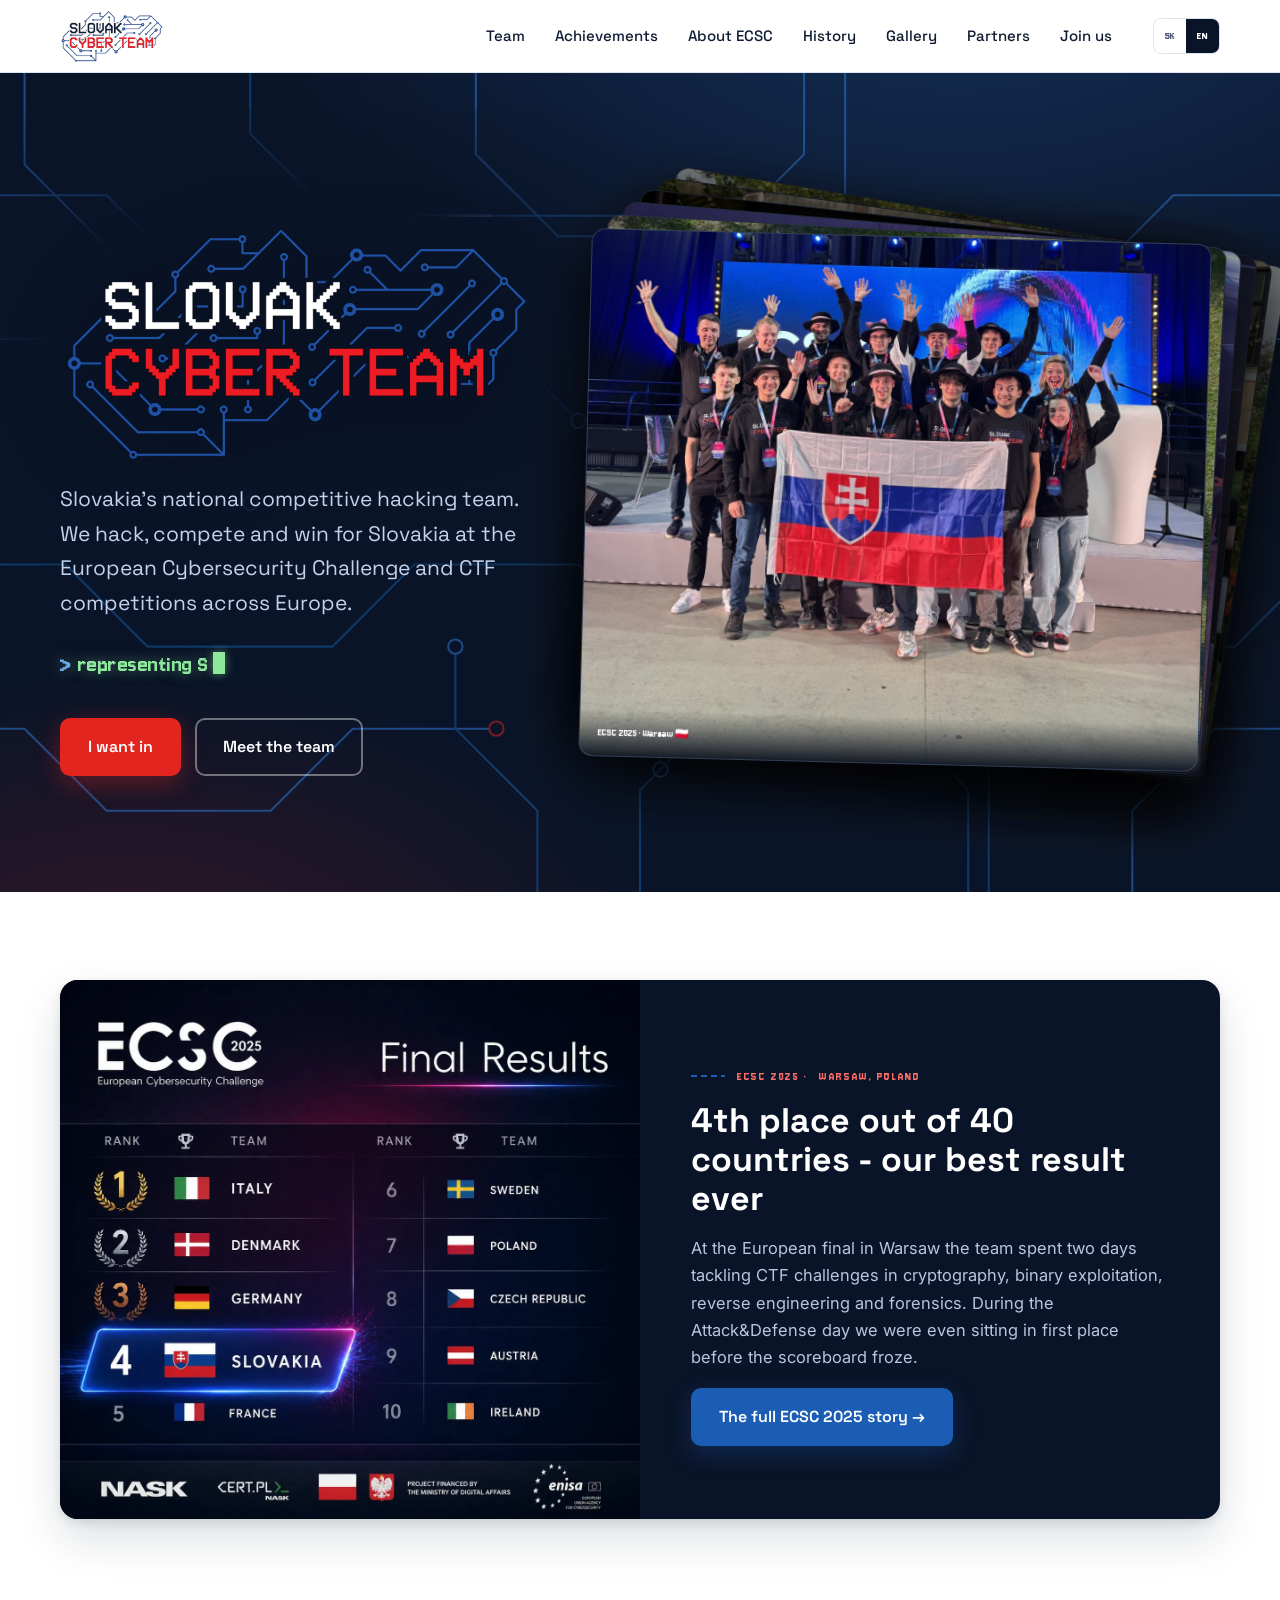
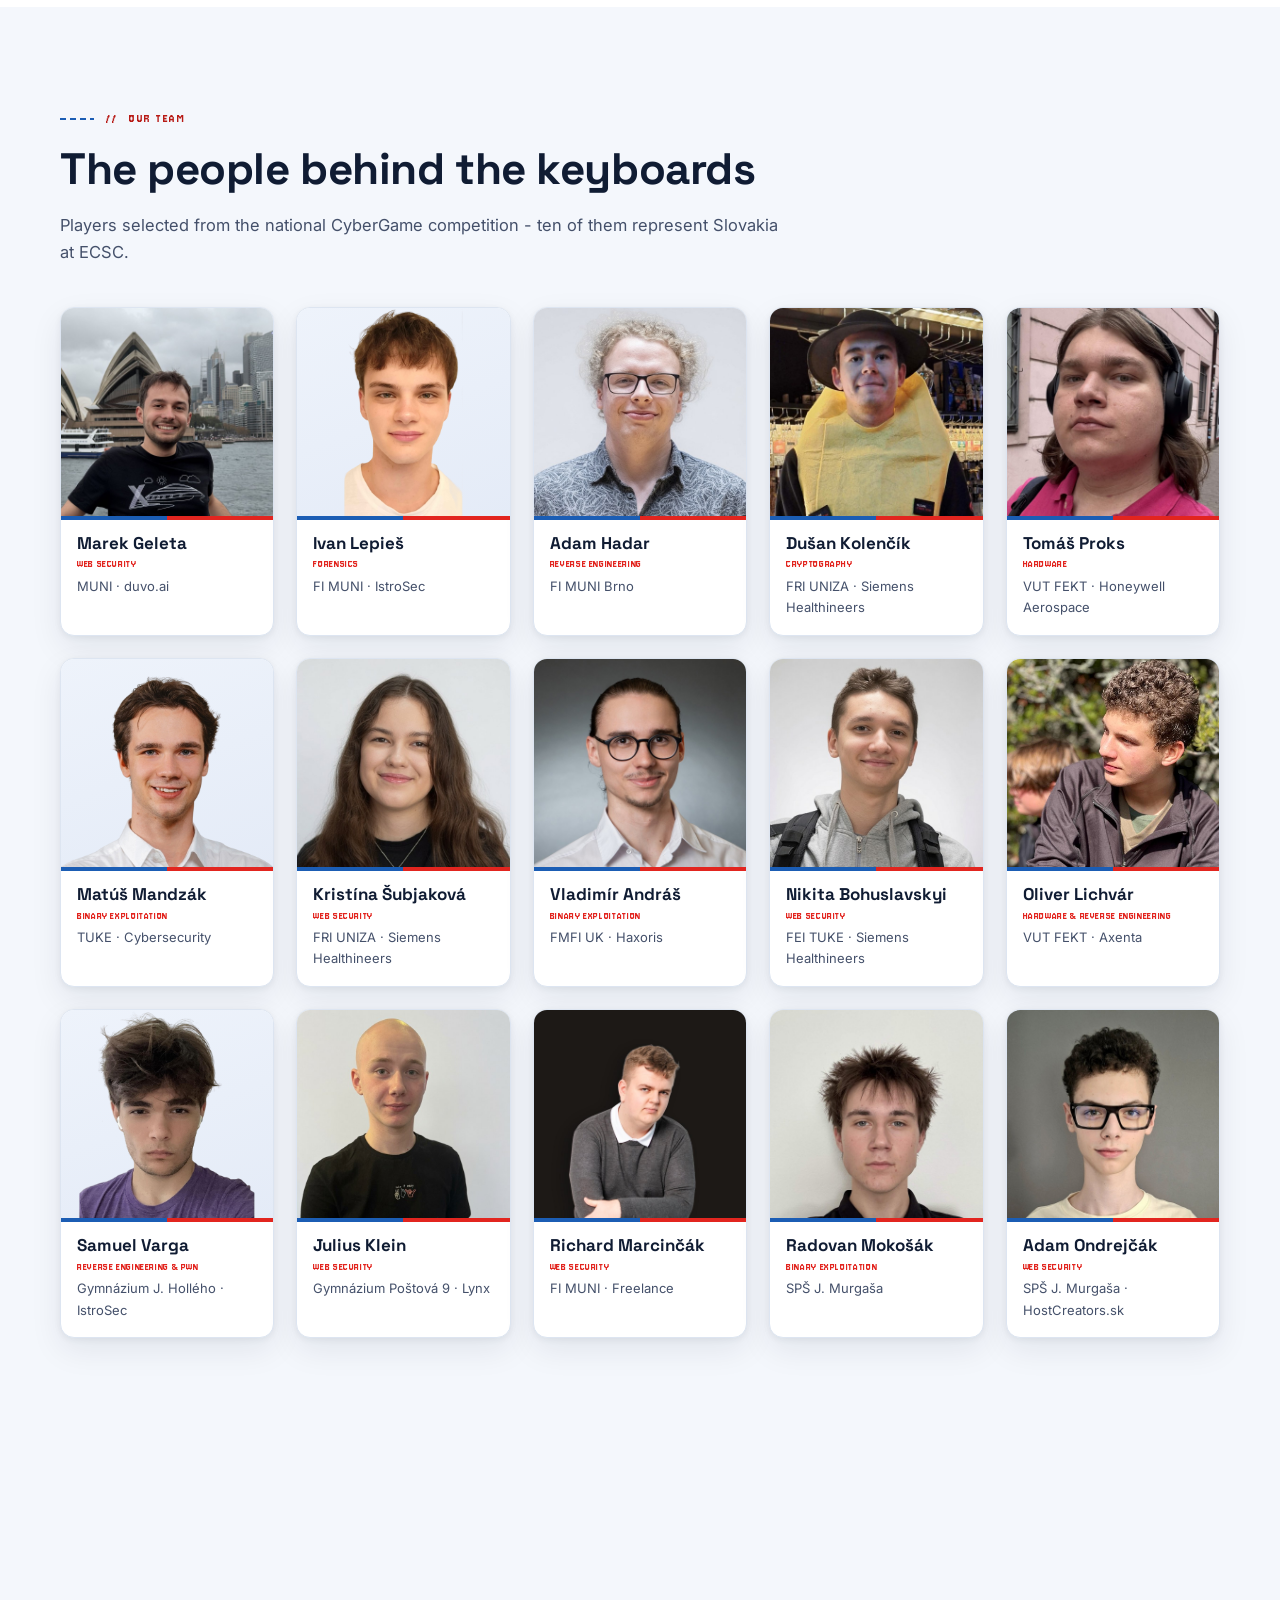
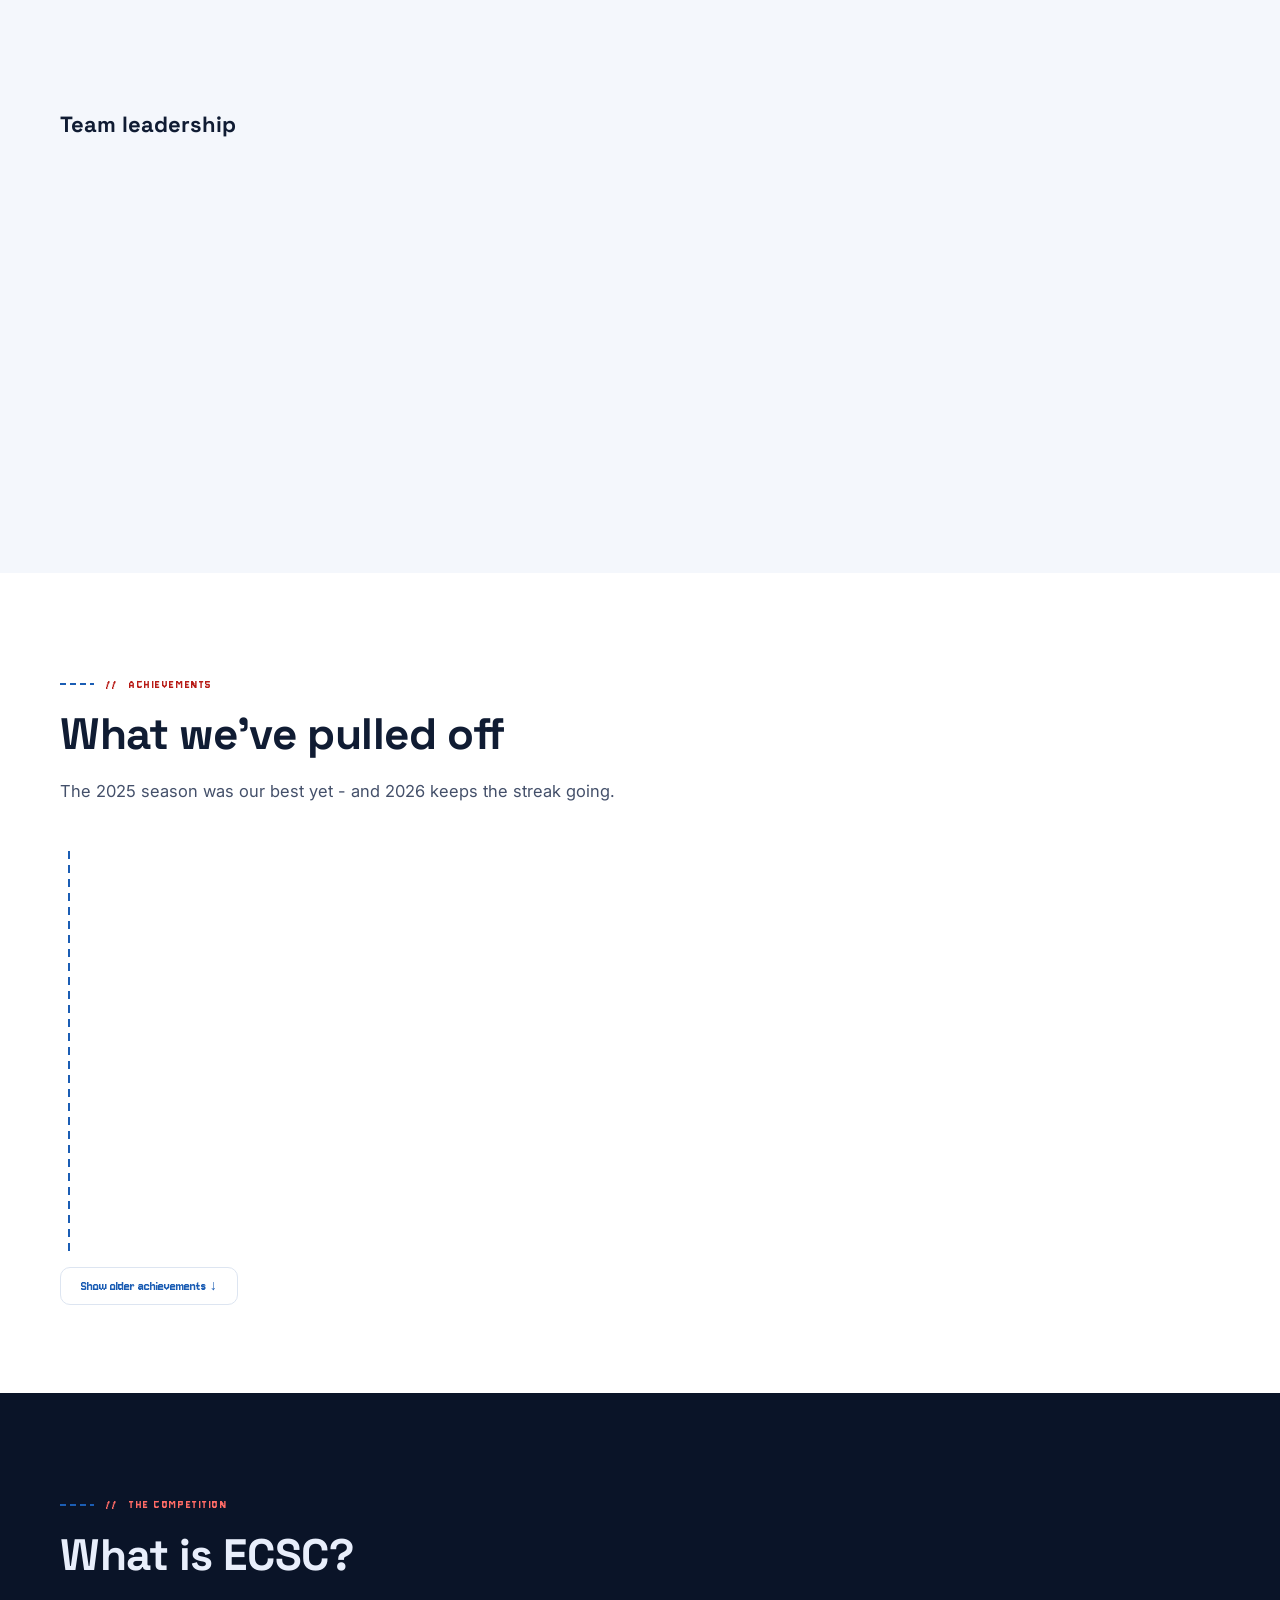
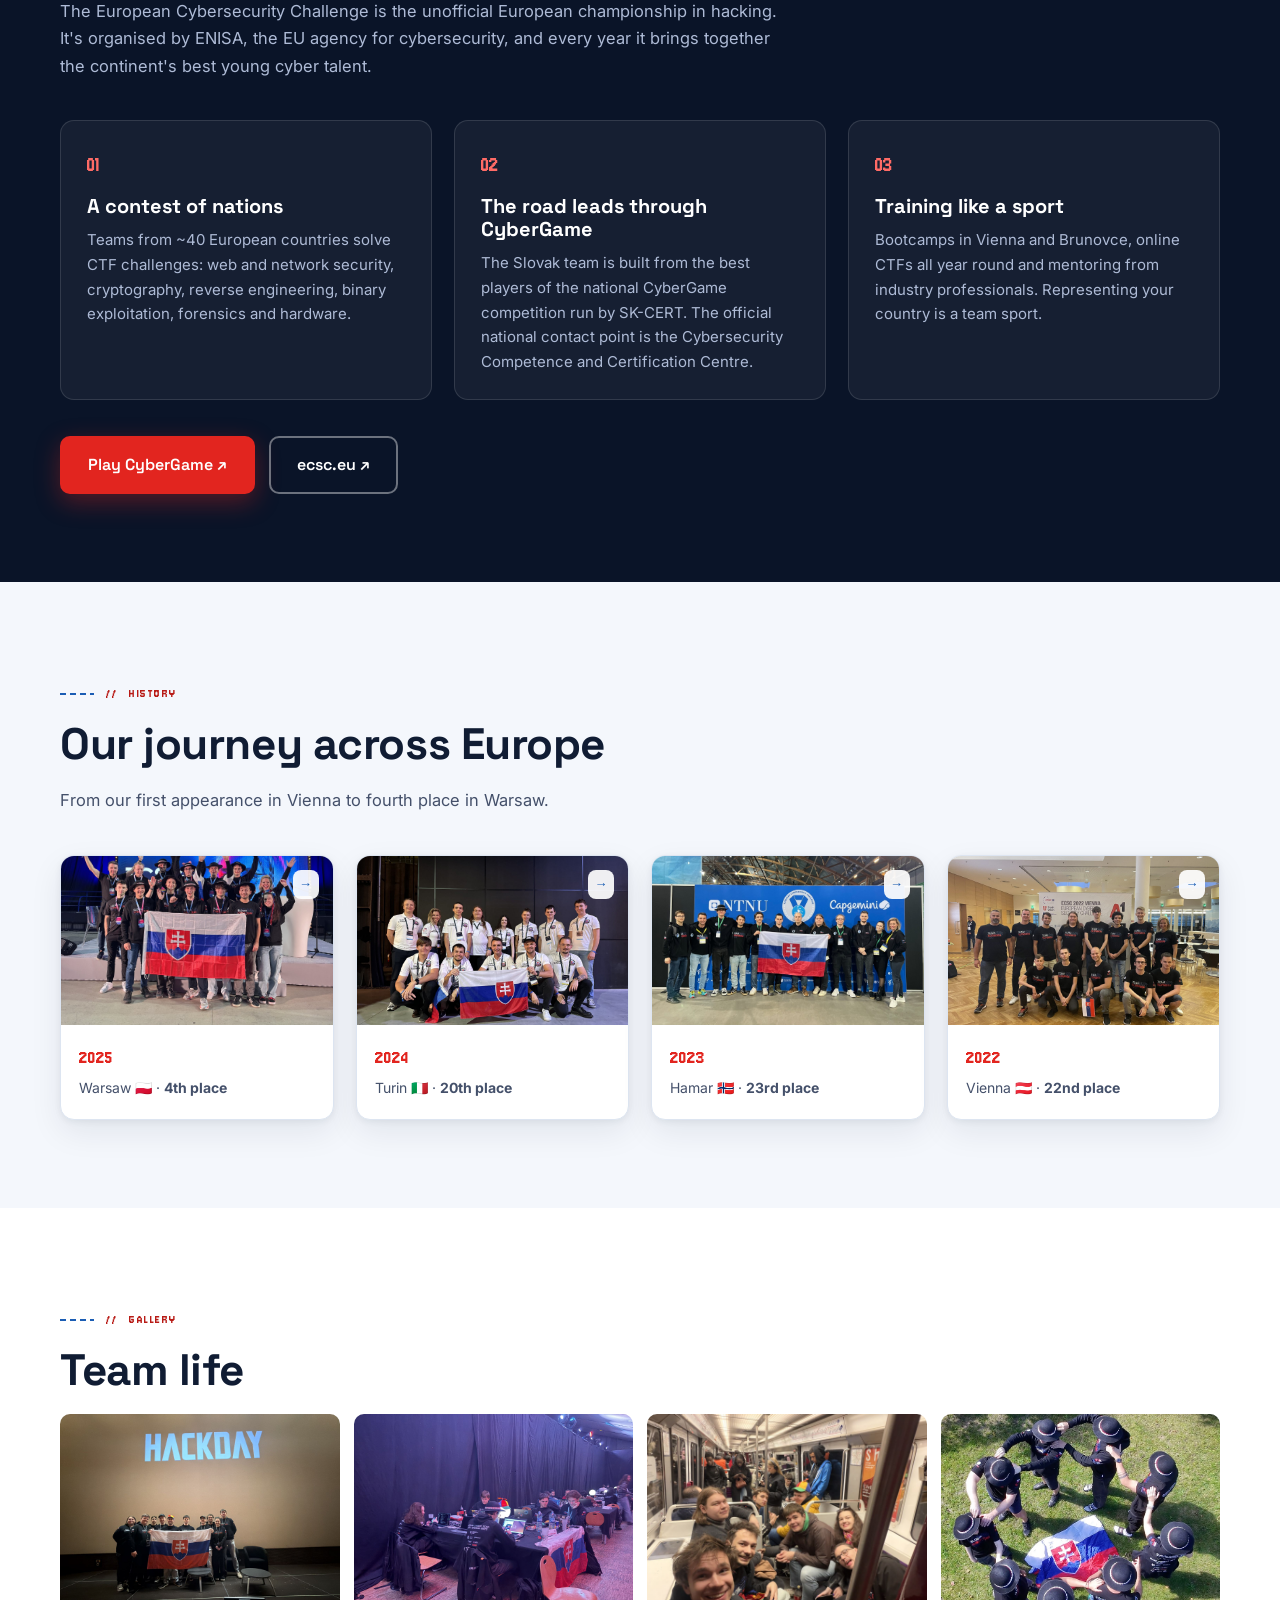
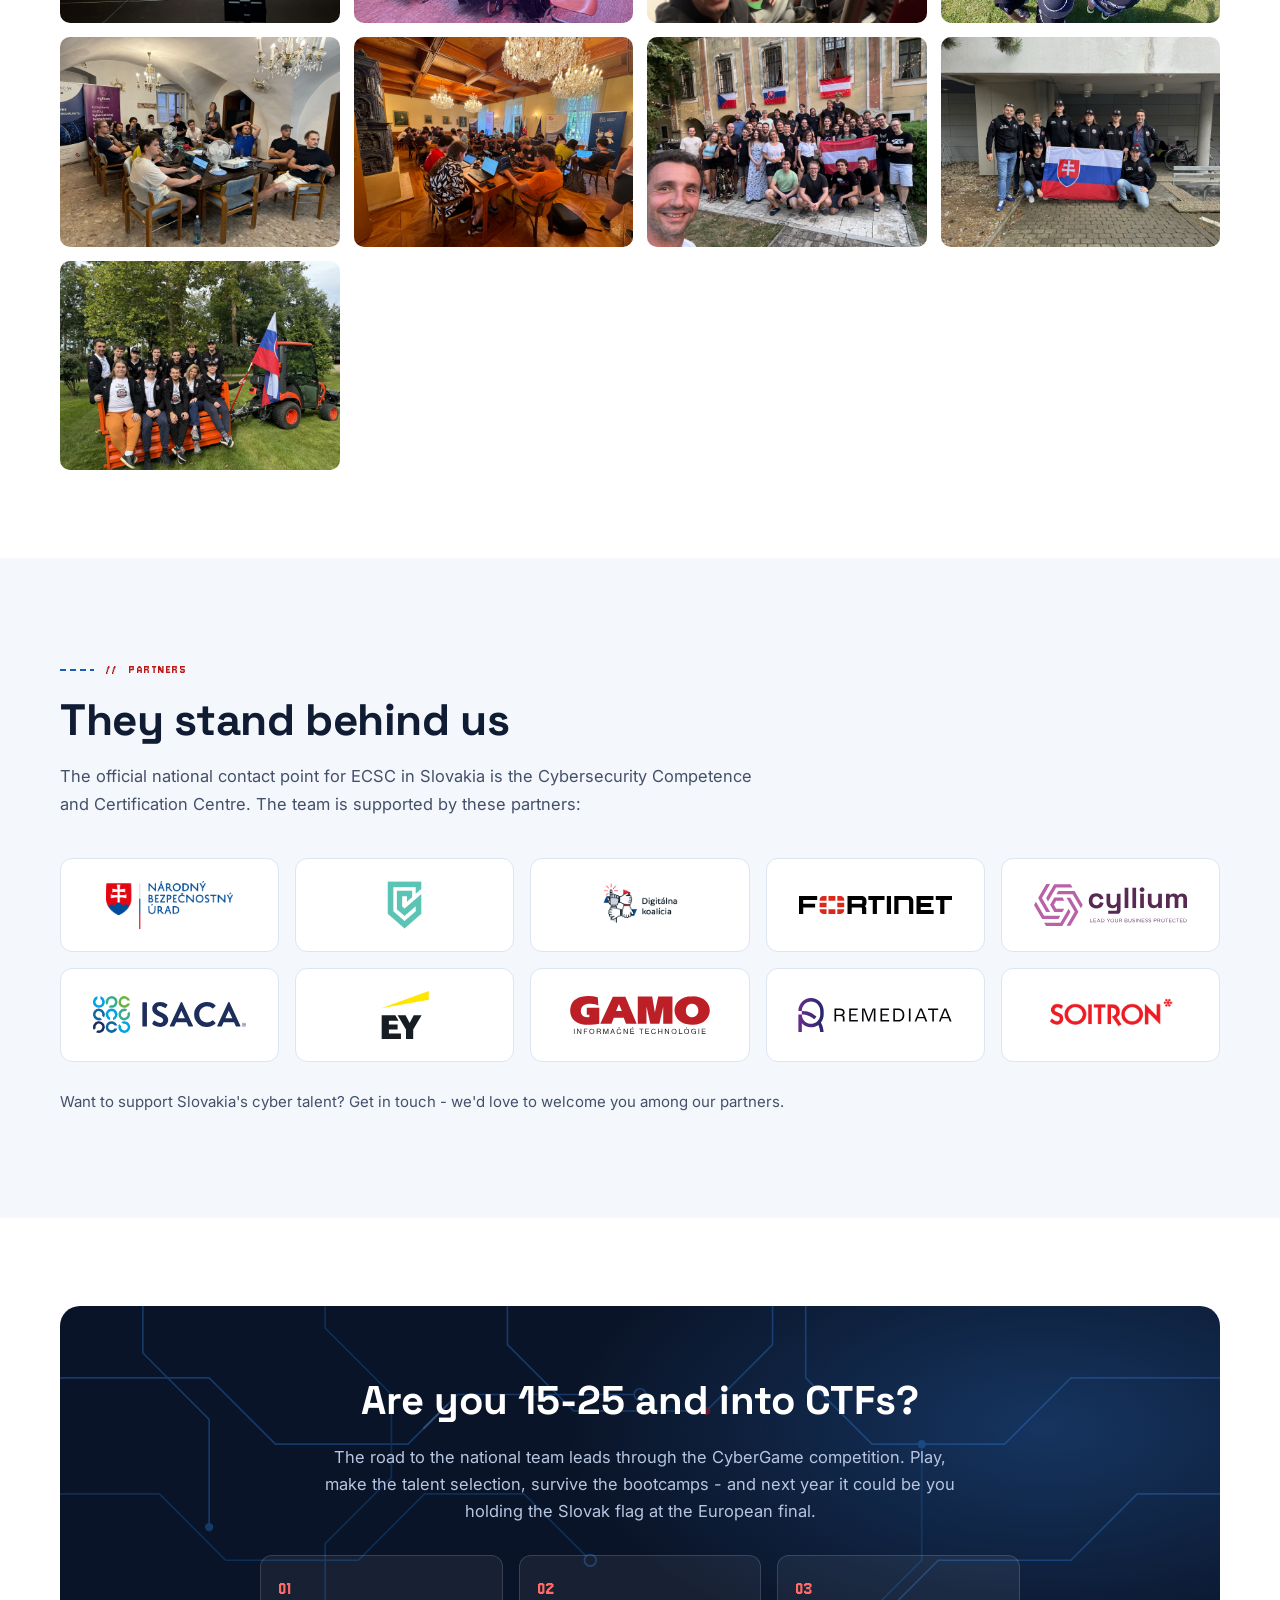
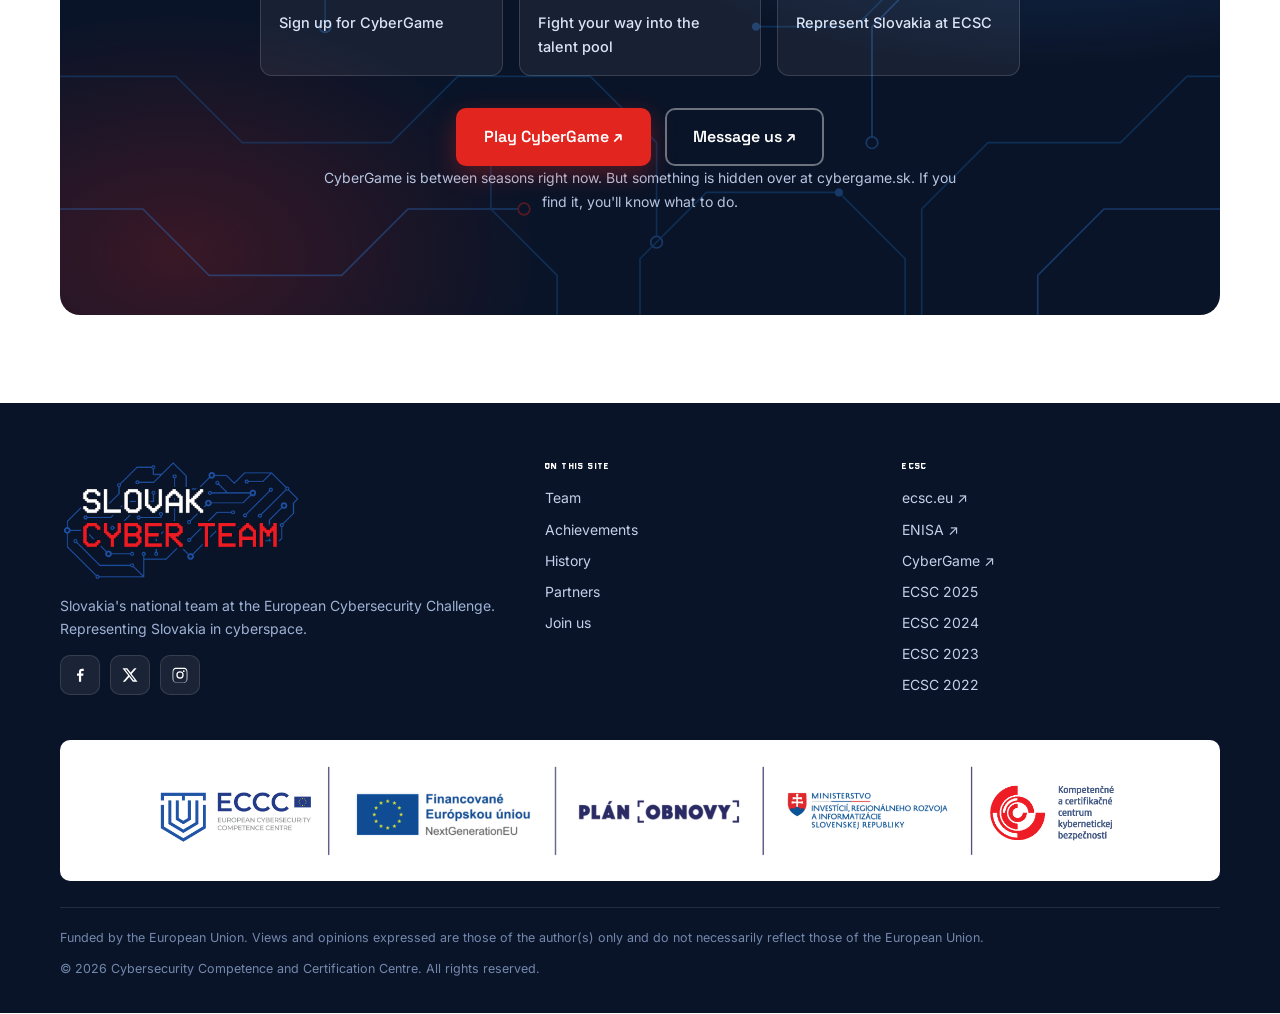
==== index.html @ 60cafabc "Team: add Martin Kapusta Web security, SPŠ J. Murgaša. The card uses the existing member format. The" ====
<!DOCTYPE html>
<html lang="sk">
<head>
<!--
  ███ SLOVAK CYBER TEAM ███
  Zdravíme zvedavých. Presne takých hľadáme. / Greetings, curious one.
  Skús konzolu... alebo ↑↑↓↓←→←→BA
-->
<meta charset="UTF-8">
<meta name="viewport" content="width=device-width, initial-scale=1.0">
<title>Slovak Cyber Team - Slovenská reprezentácia v kybernetickej bezpečnosti</title>
<meta name="description" content="Slovak Cyber Team - národný tím Slovenska na European Cybersecurity Challenge (ECSC). TOP 4 v Európe 2025. Hackujeme pre Slovensko.">
<meta property="og:title" content="Slovak Cyber Team">
<meta property="og:description" content="Slovenská reprezentácia v kybernetickej bezpečnosti. 4. miesto v Európe na ECSC 2025.">
<meta property="og:image" content="https://cyberteam.sk/assets/img/sk_tim_2025.jpeg">
<meta property="og:type" content="website">
<link rel="canonical" href="https://cyberteam.sk/">
<link rel="icon" type="image/svg+xml" href="assets/favicon.svg">
<link rel="preconnect" href="https://fonts.googleapis.com">
<link rel="preconnect" href="https://fonts.gstatic.com" crossorigin>
<link href="https://fonts.googleapis.com/css2?family=Jersey+10&family=Space+Grotesk:wght@500;600;700&family=Inter:wght@400;500;600&display=swap" rel="stylesheet">
<link rel="stylesheet" href="css/style.css">
</head>
<body>

<header class="site-header">
  <div class="container site-header__inner">
    <a class="brand" href="#" aria-label="Slovak Cyber Team - domov" data-i18n-aria="aria.brand">
      <img src="assets/img/logo_sct_light.png" alt="Slovak Cyber Team" width="1400" height="710">
    </a>
    <nav class="site-nav" aria-label="Hlavná navigácia" data-i18n-aria="aria.mainnav">
      <a href="#tim" data-i18n="nav.team">Tím</a>
      <a href="#uspechy" data-i18n="nav.achievements">Úspechy</a>
      <a href="#ecsc" data-i18n="nav.ecsc">O ECSC</a>
      <a href="#historia" data-i18n="nav.history">História</a>
      <a href="#galeria" data-i18n="nav.gallery">Galéria</a>
      <a href="#partneri" data-i18n="nav.partners">Partneri</a>
      <a href="#pridaj-sa" data-i18n="nav.join">Pridaj sa</a>
    </nav>
    <div class="lang-toggle" role="group" aria-label="Jazyk / Language">
      <button type="button" data-lang="sk" aria-pressed="true">SK</button>
      <button type="button" data-lang="en" aria-pressed="false">EN</button>
    </div>
    <button class="nav-burger" aria-label="Menu" aria-expanded="false">
      <span></span><span></span><span></span>
    </button>
  </div>
</header>

<main>

  <!-- ============ HERO ============ -->
  <section class="hero">
    <img class="hero__circuit" src="assets/circuit.svg" alt="" aria-hidden="true">
    <div class="container hero__inner">
      <div>
        <h1 class="hero__wordmark"><img src="assets/img/logo_sct.png" alt="Slovak Cyber Team" width="1400" height="710"></h1>
        <p class="hero__tagline" data-i18n="hero.tagline">Slovenská reprezentácia v&nbsp;kybernetickej bezpečnosti. Hackujeme, súťažíme a&nbsp;vyhrávame pre Slovensko na European Cybersecurity Challenge aj na CTF súťažiach po celej Európe.</p>
        <p class="hero__term" aria-hidden="true"><span class="term-text"></span><span class="caret"></span></p>
        <div class="hero__cta">
          <a class="btn btn--red" href="#pridaj-sa" data-i18n="hero.cta1">Chcem do tímu</a>
          <a class="btn btn--ghost" href="#tim" data-i18n="hero.cta2">Spoznaj tím</a>
        </div>
      </div>
      <div class="hero__deck" id="hero-deck" tabindex="0" role="group" aria-roledescription="galéria" aria-label="Fotogaléria tímu - prejdi myšou alebo potiahni prstom" data-i18n-aria="aria.deck">
        <figure class="deck-card">
          <img src="assets/img/sk_tim_2025_hires.jpg" alt="Slovak Cyber Team so slovenskou vlajkou na ECSC 2025 vo Varšave" data-i18n-alt="alt.heroPhoto" width="1400" height="1192">
          <figcaption data-i18n="deck.1">ECSC 2025 · Varšava 🇵🇱</figcaption>
        </figure>
        <figure class="deck-card">
          <img src="assets/img/ecsc_2025.jpg" alt="Tím sformovaný do kruhu okolo slovenskej vlajky, záber z dronu" data-i18n-alt="alt.deck2" width="771" height="648" loading="lazy">
          <figcaption data-i18n="deck.2">Tím 2025 z dronu 🚁</figcaption>
        </figure>
        <figure class="deck-card">
          <img src="assets/img/zerodays_2026.jpg" alt="Tímy pri notebookoch so slovenskou vlajkou na HackDay Challenge v Paríži" data-i18n-alt="alt.deck7" width="1600" height="1200" loading="lazy">
          <figcaption data-i18n="deck.7">HackDay 2026 · Paríž 🇫🇷</figcaption>
        </figure>
        <figure class="deck-card">
          <img src="assets/img/tim_2024.jpg" alt="Team Slovakia so slovenskou vlajkou na pódiu na ECSC 2024 v Turíne" data-i18n-alt="alt.deck3" width="1600" height="1200" loading="lazy">
          <figcaption data-i18n="deck.3">ECSC 2024 · Turín 🇮🇹</figcaption>
        </figure>
        <figure class="deck-card">
          <img src="assets/img/ECSC_2024_03.jpeg" alt="Spoločné selfie tímov na medzinárodnom bootcampe s českou, slovenskou a rakúskou vlajkou" data-i18n-alt="alt.deck4" width="1600" height="1200" loading="lazy">
          <figcaption data-i18n="deck.4">Medzinárodný bootcamp · Brunovce 🇸🇰</figcaption>
        </figure>
        <figure class="deck-card">
          <img src="assets/img/ECSC_2024_06.jpeg" alt="Tím na oranžovom traktorovom vozíku so slovenskou vlajkou" data-i18n-alt="alt.deck5" width="1600" height="1200" loading="lazy">
          <figcaption data-i18n="deck.5">Bootcamp · Brunovce 🚜</figcaption>
        </figure>
      </div>
    </div>
  </section>

  <!-- ============ RESULT 2025 ============ -->
  <section class="section" id="vysledok">
    <div class="container">
      <div class="result-card reveal">
        <div class="result-card__img">
          <img src="assets/img/vysledok_2025.webp" alt="Výsledková tabuľa ECSC 2025 - Slovensko na 4. mieste" data-i18n-alt="alt.result" loading="lazy">
        </div>
        <div class="result-card__body">
          <p class="kicker">ECSC 2025 · <span data-i18n="result.kicker">Varšava, Poľsko</span></p>
          <h2 data-i18n="result.title">4. miesto zo 40 krajín - najlepší výsledok v histórii</h2>
          <p data-i18n="result.text">Na európskom finále vo Varšave zdolával náš tím dva dni CTF zadania z kryptografie, binárnej exploitácie, reverzného inžinierstva a forenznej analýzy. Počas Attack&amp;Defense dňa sme boli dokonca na prvom mieste pred zamrznutím výsledkovej tabule.</p>
          <a class="btn btn--blue" href="ecsc-2025.html" data-i18n="result.cta">Celý príbeh ECSC 2025 →</a>
        </div>
      </div>
    </div>
  </section>

  <!-- ============ TEAM ============ -->
  <section class="section section--paper" id="tim">
    <div class="container">
      <p class="kicker">// <span data-i18n="team.kicker">náš tím</span></p>
      <h2 class="section-title" data-i18n="team.title">Ľudia za klávesnicami</h2>
      <p class="section-lead" data-i18n="team.lead">Hráči vybraní z národnej súťaže CyberGame - desiatka z nich reprezentuje Slovensko na ECSC.</p>

      <div class="team-grid">
        <article class="member reveal">
          <div class="member__photo"><img src="assets/img/geleta2.jpg" alt="Marek Geleta" loading="lazy"><img class="member__photo-alt" src="assets/img/geleta2_wink.jpg" alt="" aria-hidden="true" loading="lazy"></div>
          <div class="member__body">
            <h3 class="member__name">Marek Geleta</h3>
            <p class="member__role" data-i18n="cat.geleta">Webová bezpečnosť</p>
            <p class="member__affil">MUNI · duvo.ai</p>
          </div>
          <div class="member__bio" hidden data-i18n="bio.geleta"><p>Je pre mňa zábava rozumieť, ako veci fungujú. Napríklad z hľadiska ofenzívnej bezpečnosti chcem rozumieť, ako program funguje - baví ma stavať ho, vymyslieť, ale takisto ma baví ho rozobrať a rozbúrať a potom ho postaviť lepšie. A samozrejme, baví ma svet robiť lepším miestom, aj keď je to asi taká obyčajná odpoveď. Ale je pre mňa dôležité vedieť, že robím niečo, čo môže niekomu pomôcť.</p></div>
        </article>

        <article class="member reveal">
          <div class="member__photo"><img src="assets/img/lepies1.png" alt="Ivan Lepieš" loading="lazy"></div>
          <div class="member__body">
            <h3 class="member__name">Ivan Lepieš</h3>
            <p class="member__role" data-i18n="cat.lepies">Forenzná analýza</p>
            <p class="member__affil">FI MUNI · IstroSec</p>
          </div>
          <div class="member__bio" hidden data-i18n="bio.lepies"><p>Neustále sa pri nej učím niečo nové a postupne sa vedomosťami dostávam aj na úroveň sofistikovaných útočníkov. Tým pádom dokážem lepšie myslieť a predpovedať ďalšie fázy útoku. Taktiež to má za následok, že dokážem lepšie zabezpečiť sieť voči takýmto útokom. Zaujíma ma ofenzívna bezpečnosť a chcem sa dostať na úroveň tých najlepších stratégov v tejto oblasti a využiť to na ochranu.</p></div>
        </article>

        <article class="member reveal">
          <div class="member__photo"><img src="assets/img/hadar2.jpg" alt="Adam Hadar" loading="lazy"></div>
          <div class="member__body">
            <h3 class="member__name">Adam Hadar</h3>
            <p class="member__role" data-i18n="cat.hadar">Reverzné inžinierstvo</p>
            <p class="member__affil">FI MUNI Brno</p>
          </div>
          <div class="member__bio" hidden data-i18n="bio.hadar"><p>Zo všetkých odvetví technológií a programovania sa práve bezpečnosť vyvíja najrýchlejšie. Núti ma to učiť sa čo najviac nových vecí. Rád vidím, ako sa rozvíja celé odvetvie bezpečnosti a som rád, keď to vidím aj na sebe. Študujem programovací odbor informatiky.</p></div>
        </article>

        <article class="member reveal">
          <div class="member__photo"><img src="assets/img/kolencik_banana.jpg" alt="Dušan Kolenčík" loading="lazy"><img class="member__photo-alt" src="assets/img/kolencik1.png" alt="" aria-hidden="true" loading="lazy"></div>
          <div class="member__body">
            <h3 class="member__name">Dušan Kolenčík</h3>
            <p class="member__role" data-i18n="cat.kolencik">Kryptografia</p>
            <p class="member__affil">FRI UNIZA · Siemens Healthineers</p>
          </div>
          <div class="member__bio" hidden data-i18n="bio.kolencik"><p>Baví ma, že je to kategória technického sveta, ktorá sa musí neustále posúvať a dorovnávať sa so všetkými novinkami v rôznorodých odvetviach informačných technológií. Ak by sa tento posun nerealizoval a neodhaľovali sa nové zraniteľnosti a taktiež ich „patche“, svet a hlavne ten internetový by bol veľmi ohrozeným miestom, priam nevyužiteľným. Vždy sa rád priučím novým veciam, či už cez rôzne blogy, alebo ešte lepšie rozhovorom s niekým, kto danej téme rozumie do hĺbky.</p></div>
        </article>

        <article class="member reveal">
          <div class="member__photo"><img src="assets/img/proks2.jpg" alt="Tomáš Proks" loading="lazy"><img class="member__photo-alt" src="assets/img/proks2_bw.jpg" alt="" aria-hidden="true" loading="lazy"></div>
          <div class="member__body">
            <h3 class="member__name">Tomáš Proks</h3>
            <p class="member__role" data-i18n="cat.proks">Hardvér</p>
            <p class="member__affil">VUT FEKT · Honeywell Aerospace</p>
          </div>
          <div class="member__bio" hidden data-i18n="bio.proks"><p>Som mladý študent, ktorého zaujíma kyberbezpečnosť, software, hardware a vesmír. Vo svojom voľnom čase pilotujem malé lietadlá alebo fotím.</p></div>
        </article>

        <article class="member reveal">
          <div class="member__photo"><img src="assets/img/mandzak1.png" alt="Matúš Mandzák" loading="lazy"></div>
          <div class="member__body">
            <h3 class="member__name">Matúš Mandzák</h3>
            <p class="member__role" data-i18n="cat.mandzak">Binárna exploitácia</p>
            <p class="member__affil">TUKE · <span data-i18n="affil.cyber2">Kyberbezpečnosť</span></p>
          </div>
          <div class="member__bio" hidden data-i18n="bio.mandzak"><p>Tento odbor sa nikdy nezastaví. Každý deň prináša nové výzvy a vyžaduje od človeka, aby sa neustále vzdelával, čo robí tento odbor zaujímavým a zábavným. Najväčšie čaro má však práca v tíme. Nikto nemôže byť odborníkom na všetko a práve preto je dôležité spolupracovať a navzájom sa dopĺňať.</p></div>
        </article>

        <article class="member reveal">
          <div class="member__photo"><img src="assets/img/subjakova3.jpg" alt="Kristína Šubjaková" loading="lazy"></div>
          <div class="member__body">
            <h3 class="member__name">Kristína Šubjaková</h3>
            <p class="member__role" data-i18n="cat.subjakova">Webová bezpečnosť</p>
            <p class="member__affil">FRI UNIZA · Siemens Healthineers</p>
          </div>
          <div class="member__bio" hidden data-i18n="bio.subjakova"><p>Moja cesta ku kyberbezpečnosti začala počas štúdia na strednej škole, kde som sa venovala organizovaniu workshopov pre základné a stredné školy o bezpečnosti na internete ako ambasádorka projektu Security Girl. Záujem o túto oblasť sa postupne prehlboval, no k CTF súťažiam som sa dostala až neskôr. Moje prvé väčšie CTFko bolo CyberGame, kde som si uvedomila, že táto oblasť ma veľmi baví a chcem sa jej viac venovať.</p><p>Predtým som sa venovala predovšetkým tvorbe webstránok a počítačovým sieťam, čo mi pomohlo získať solídne základy v IT, ktoré teraz využívam v kyberbezpečnosti. V CTF súťažiach ma najviac zaujíma Web Security a OSINT, no ešte sa snažím získať prehľad a zručnosti naprieč rôznymi oblasťami IT.</p><p>Okrem kyberbezpečnosti sa vo voľnom čase venujem počítačovým hrám a šachu. Šachu som sa venovala súťažne od svojich piatich rokov, stala som sa trojnásobnou majsterkou Slovenska a umiestnila som sa aj na 3. mieste na Majstrovstvách Európskej únie v rapid šachu.</p></div>
        </article>

        <article class="member reveal" id="card-andras">
          <div class="member__photo"><img src="assets/img/andras2.jpg" alt="Vladimír Andráš" loading="lazy"><img class="member__photo-alt" src="assets/img/andras3_onion.jpg" alt="" aria-hidden="true" loading="lazy"></div>
          <div class="member__body">
            <h3 class="member__name">Vladimír Andráš</h3>
            <p class="member__role" data-i18n="cat.andras">Binárna exploitácia</p>
            <p class="member__affil">FMFI UK · Haxoris</p>
          </div>
          <div class="member__bio" hidden data-i18n="bio.andras"><p>Milujem jarnú cibuľku.</p></div>
        </article>

        <article class="member reveal">
          <div class="member__photo"><img src="assets/img/bohuslavskyi3.jpg" alt="Nikita Bohuslavskyi" loading="lazy"><img class="member__photo-alt" src="assets/img/bohuslavskyi_hover.jpg" alt="" aria-hidden="true" loading="lazy"></div>
          <div class="member__body">
            <h3 class="member__name">Nikita Bohuslavskyi</h3>
            <p class="member__role" data-i18n="cat.bohuslavskyi">Webová bezpečnosť</p>
            <p class="member__affil">FEI TUKE · Siemens Healthineers</p>
          </div>
          <div class="member__bio" hidden data-i18n="bio.bohuslavskyi"><p>Kybernetická bezpečnosť je oblasť, ktorá si vyžaduje široký rozhľad aj hlbokú technickú odbornosť. Najviac ma na nej fascinuje jej dynamická povaha - hrozby, postupy a technológie sa neustále vyvíjajú a to, čo bolo bezpečné včera, už dnes bezpečné byť nemusí. Rád posilňujem bezpečnosť skúmaním nových zraniteľností, sledovaním vyvíjajúcich sa trendov a snahou zostať o krok vpred pred útočníkmi. Súťaže Capture The Flag (CTF) patria medzi najlepšie spôsoby, ako si v tejto oblasti brúsiť analytické myslenie, riešenie problémov a tímovú spoluprácu.</p></div>
        </article>

        <article class="member reveal">
          <div class="member__photo"><img src="assets/img/lichvar2.jpg" alt="Oliver Lichvár" loading="lazy"><img class="member__photo-alt" src="assets/img/lichvar1.png" alt="" aria-hidden="true" loading="lazy"></div>
          <div class="member__body">
            <h3 class="member__name">Oliver Lichvár</h3>
            <p class="member__role" data-i18n="cat.lichvar">Hardvér a reverzné inžinierstvo</p>
            <p class="member__affil">VUT FEKT · Axenta</p>
          </div>
          <div class="member__bio" hidden data-i18n="bio.lichvar"><p>Verzatilita je to, čo ma na nej drží: je veľmi široká a má veľmi veľa aspektov. Niekoho baví webová časť, niekoho infraštruktúra a každý si nájde vlastnú oblasť. Mňa konkrétne baví infraštruktúra a niečo na nižších vrstvách, čo nevidí veľa ľudí. Táto „diagnóza“ sa začala už okolo druhého ročníka na strednej škole.</p></div>
        </article>

        <article class="member reveal member--varga">
          <div class="member__photo"><img src="assets/img/varga1.png" alt="Samuel Varga" loading="lazy"><img class="member__photo-alt" src="assets/img/varga2.jpg" alt="" aria-hidden="true" loading="lazy"></div>
          <div class="member__body">
            <h3 class="member__name">Samuel Varga</h3>
            <p class="member__role" data-i18n="cat.varga">Reverzné inžinierstvo a pwn</p>
            <p class="member__affil">Gymnázium J. Hollého · IstroSec</p>
          </div>
          <div class="member__bio" hidden data-i18n="bio.varga"><p>Fascinuje ma dynamika medzi útočníkom a obrancom - je to ako neustála operácia v kybernetickom priestore. Jedna strana plánuje útoky a snaží sa prekonať obranu, druhá musí rýchlo reagovať, analyzovať a brániť. Pripomína mi to strategickú hru, kde rozhoduje rýchlosť, kreativita a detailná znalosť prostredia.</p><p>Najviac ma však baví riešenie komplexných úloh do hĺbky - či už ide o analýzu škodlivého kódu, hľadanie skrytých zraniteľností alebo modelovanie celého útoku krok za krokom. Mojím dlhodobým cieľom je prepracovať sa medzi najlepších v ofenzívnej bezpečnosti a venovať sa výskumu a vývoju techník na úrovni, akú dnes dosahujú architekti národných kybernetických operácií.</p></div>
        </article>

        <article class="member reveal">
          <div class="member__photo"><img src="assets/img/klein2.jpg" alt="Julius Klein" loading="lazy"></div>
          <div class="member__body">
            <h3 class="member__name">Julius Klein</h3>
            <p class="member__role" data-i18n="cat.klein">Webová bezpečnosť</p>
            <p class="member__affil">Gymnázium Poštová 9 · Lynx</p>
          </div>
        </article>

        <article class="member reveal member--epic">
          <div class="member__photo"><img src="assets/img/marcincak1.jpg" alt="Richard Marcinčák" loading="lazy"></div>
          <div class="member__body">
            <h3 class="member__name">Richard Marcinčák</h3>
            <p class="member__role" data-i18n="cat.marcincak">Webová bezpečnosť</p>
            <p class="member__affil">FI MUNI · Freelance</p>
          </div>
          <div class="member__bio" hidden data-i18n="bio.marcincak"><p>Už v detstve som pochopil, že ma baví pracovať s počítačmi. V jedenástich som začal s programovaním backendových aplikácií. Postupom času som sa dostal ku webu, kde som začal experimentovať s dizajnom a JavaScriptom. Moja láska k webom ma dostala až do cybersecurity odvetvia, kde vytváram a riešim (najmä) webové úlohy.</p></div>
        </article>

        <article class="member reveal">
          <div class="member__photo"><img src="assets/img/mokosak1.jpg" alt="Radovan Mokošák" loading="lazy"></div>
          <div class="member__body">
            <h3 class="member__name">Radovan Mokošák</h3>
            <p class="member__role" data-i18n="cat.mokosak">Binárna exploitácia</p>
            <p class="member__affil">SPŠ J. Murgaša</p>
          </div>
        </article>

        <article class="member reveal" id="card-ondrejcak">
          <div class="member__photo"><img src="assets/img/ondrejcak1.jpg" alt="Adam Ondrejčák" loading="lazy"></div>
          <div class="member__body">
            <h3 class="member__name">Adam Ondrejčák</h3>
            <p class="member__role" data-i18n="cat.ondrejcak">Webová bezpečnosť</p>
            <p class="member__affil">SPŠ J. Murgaša · HostCreators.sk</p>
          </div>
        </article>

        <article class="member reveal">
          <div class="member__photo"><img src="assets/img/zemko1.jpg" alt="Richard Zemko" loading="lazy"></div>
          <div class="member__body">
            <h3 class="member__name">Richard Zemko</h3>
            <p class="member__role" data-i18n="cat.zemko">Reverzné inžinierstvo a forenzná analýza</p>
            <p class="member__affil">SPŠ J. Murgaša</p>
          </div>
        </article>

        <article class="member reveal">
          <div class="member__photo"><img src="assets/img/kapusta1.jpg" alt="Martin Kapusta" loading="lazy"></div>
          <div class="member__body">
            <h3 class="member__name">Martin Kapusta</h3>
            <p class="member__role" data-i18n="cat.kapusta">Webová bezpečnosť</p>
            <p class="member__affil">SPŠ J. Murgaša</p>
          </div>
        </article>
      </div>

      <h3 style="font-size:22px;margin:44px 0 6px" data-i18n="team.staff">Vedenie tímu</h3>
      <div class="staff-grid">
        <article class="member reveal">
          <div class="member__photo"><img src="assets/img/huskova.jpg" alt="Alexandra Húsková" loading="lazy"></div>
          <div class="member__body">
            <h3 class="member__name">Alexandra Húsková</h3>
            <p class="member__role" data-i18n="role.manager">Manažérka tímu</p>
            <p class="member__affil"><abbr title="Kompetenčné a certifikačné centrum kybernetickej bezpečnosti">KCCKB</abbr> · <a href="https://sk.linkedin.com/in/alexandra-huskova" target="_blank" rel="noopener">LinkedIn ↗</a></p>
          </div>
        </article>
        <article class="member reveal">
          <div class="member__photo"><img src="assets/img/hettych_abit.jpg" alt="Tomáš Hettych" loading="lazy"></div>
          <div class="member__body">
            <h3 class="member__name">Tomáš Hettych</h3>
            <p class="member__role" data-i18n="role.producer">Producent tímu</p>
            <p class="member__affil"><abbr title="Kompetenčné a certifikačné centrum kybernetickej bezpečnosti">KCCKB</abbr> · <a href="https://sk.linkedin.com/in/hettych" target="_blank" rel="noopener">LinkedIn ↗</a></p>
          </div>
        </article>
        <article class="member reveal">
          <div class="member__photo"><img src="assets/img/gajdosik_abit.jpg" alt="Adam Gajdošík" loading="lazy"></div>
          <div class="member__body">
            <h3 class="member__name">Adam Gajdošík</h3>
            <p class="member__role" data-i18n="role.coach">Technický kouč</p>
            <p class="member__affil">NCKB · NBÚ</p>
          </div>
          <div class="member__bio" hidden data-i18n="bio.gajdosik"><p>Dobrá bezpečnosť vyžaduje od človeka hlboké porozumenie samotnej informatiky a aj konkrétnej oblasti, ktorej sa venuje. A práve to ma na nej baví. Aj informatika ma začala baviť poriadne, až keď som pochopil, ako veci reálne fungujú a nebol som už iba bežný používateľ technológie. A to vlastne viedlo k tomu, že som sa začal zaujímať aj o bezpečnosť. Kybernetická bezpečnosť je v podstate „len“ bezpečnosť informačných technológií - vecí, ktoré ľudia denne používajú: telefónov, televízorov a počítačov.</p></div>
        </article>
      </div>
    </div>
  </section>

  <!-- ============ ACHIEVEMENTS ============ -->
  <section class="section" id="uspechy">
    <div class="container">
      <p class="kicker">// <span data-i18n="ach.kicker">úspechy</span></p>
      <h2 class="section-title" data-i18n="ach.title">Čo sa nám podarilo</h2>
      <p class="section-lead" data-i18n="ach.lead">Sezóna 2025 bola zatiaľ naša najlepšia - a v roku 2026 pokračujeme.</p>
      <ul class="timeline">
        <li class="reveal">
          <time data-i18n="ach.0a.date">Marec 2026</time>
          <p data-i18n="ach.0a.text"><b>2. a 7. miesto na Zero Days CTF v Dubline</b> - dva naše tímy v konkurencii 153 tímov a vyše 600 hráčov z celého sveta.</p>
        </li>
        <li class="reveal">
          <time data-i18n="ach.0b.date">Marec 2026</time>
          <p data-i18n="ach.0b.text"><b>Finále HackDay Challenge v Paríži</b> - desiatka hráčov sa kvalifikovala medzi TOP 25 tímov francúzskej študentskej CTF súťaže na ESIEE Paris.</p>
        </li>
        <li class="reveal">
          <time data-i18n="ach.1.date">Október 2025</time>
          <p data-i18n="ach.1.text"><b>4. miesto na ECSC vo Varšave</b> spomedzi 40 krajín - historicky najlepší výsledok Slovenska. Počas Attack&amp;Defense dňa sme pred zamrznutím tabule viedli celé poradie.</p>
        </li>
        <li class="reveal">
          <time data-i18n="ach.2.date">September 2025</time>
          <p data-i18n="ach.2.text"><b>Kvalifikácia na DefCamp CTF</b> - onsite finále v Hacking Village na konferencii DefCamp v Bukurešti.</p>
        </li>
        <li class="reveal">
          <time data-i18n="ach.3.date">Marec 2025</time>
          <p data-i18n="ach.3.text"><b>1. miesto na Zero Days CTF v Dubline</b> - štyria členovia tímu ovládli írsku súťaž.</p>
        </li>
        <li class="reveal">
          <time data-i18n="ach.4.date">Február 2025</time>
          <p data-i18n="ach.4.text"><b>2. miesto vo finále súťaže Guardians</b> - štyria členovia tímu vo finálovom kole.</p>
        </li>
        <li class="reveal">
          <time data-i18n="ach.5.date">Celý rok 2025</time>
          <p data-i18n="ach.5.text"><b>Tréningové bootcampy</b> - výber z 20 účastníkov CyberGame, medzinárodný bootcamp vo Viedni a šesť víkendových sústredení v kaštieli v Brunovciach.</p>
        </li>
      </ul>
      <button class="timeline-toggle" type="button" aria-expanded="false" hidden>
        <span class="tl-more" data-i18n="ach.more">Zobraziť staršie úspechy ↓</span>
        <span class="tl-less" data-i18n="ach.less">Skryť staršie úspechy ↑</span>
      </button>
    </div>
  </section>

  <!-- ============ ABOUT ECSC ============ -->
  <section class="section section--dark" id="ecsc">
    <div class="container">
      <p class="kicker">// <span data-i18n="ecsc.kicker">o súťaži</span></p>
      <h2 class="section-title" data-i18n="ecsc.title">Čo je ECSC?</h2>
      <p class="section-lead" data-i18n="ecsc.lead">European Cybersecurity Challenge sú neoficiálne majstrovstvá Európy v hackovaní. Organizuje ich agentúra EÚ pre kybernetickú bezpečnosť ENISA a každý rok spájajú najlepšie mladé kyber talenty kontinentu.</p>
      <div class="info-grid">
        <div class="info-card reveal">
          <span class="info-card__num">01</span>
          <h3 data-i18n="ecsc.c1.title">Súťaž národov</h3>
          <p data-i18n="ecsc.c1.text">Tímy z ~40 európskych krajín riešia CTF úlohy: webová a sieťová bezpečnosť, kryptografia, reverzné inžinierstvo, binárna exploitácia, forenzná analýza aj hardvér.</p>
        </div>
        <div class="info-card reveal">
          <span class="info-card__num">02</span>
          <h3 data-i18n="ecsc.c2.title">Cesta cez CyberGame</h3>
          <p data-i18n="ecsc.c2.text">Slovenský tím sa skladá z najlepších hráčov národnej súťaže CyberGame, ktorú zastrešuje SK-CERT. Oficiálnym národným kontaktným bodom je Kompetenčné a certifikačné centrum kybernetickej bezpečnosti.</p>
        </div>
        <div class="info-card reveal">
          <span class="info-card__num">03</span>
          <h3 data-i18n="ecsc.c3.title">Príprava ako šport</h3>
          <p data-i18n="ecsc.c3.text">Bootcampy vo Viedni a v Brunovciach, online CTF súťaže po celý rok a mentoring od profesionálov z praxe. Reprezentácia je tímový šport.</p>
        </div>
      </div>
      <div class="hero__cta" style="margin-top:36px">
        <a class="btn btn--red" href="https://cybergame.sk/" target="_blank" rel="noopener" data-i18n="ecsc.cta1">Zahraj si CyberGame ↗</a>
        <a class="btn btn--ghost" href="https://ecsc.eu/" target="_blank" rel="noopener">ecsc.eu ↗</a>
      </div>
    </div>
  </section>

  <!-- ============ HISTORY ============ -->
  <section class="section section--paper" id="historia">
    <div class="container">
      <p class="kicker">// <span data-i18n="hist.kicker">história</span></p>
      <h2 class="section-title" data-i18n="hist.title">Naša cesta Európou</h2>
      <p class="section-lead" data-i18n="hist.lead">Od prvej účasti vo Viedni po štvrté miesto vo Varšave.</p>
      <div class="years-grid">
        <a class="year-card reveal" href="ecsc-2025.html">
          <div class="year-card__img"><img src="assets/img/sk_tim_2025_hires.jpg" alt="Team Slovakia na ECSC 2025 vo Varšave" data-i18n-alt="alt.y2025" loading="lazy"></div>
          <span class="year-card__arrow">→</span>
          <div class="year-card__body">
            <span class="year-card__year">2025</span>
            <span class="year-card__meta" data-i18n="hist.2025">Varšava 🇵🇱 · <b>4. miesto</b></span>
          </div>
        </a>
        <a class="year-card reveal" href="ecsc-2024.html">
          <div class="year-card__img"><img src="assets/img/tim_2024.jpg" alt="Team Slovakia na ECSC 2024 v Turíne" data-i18n-alt="alt.y2024" loading="lazy"></div>
          <span class="year-card__arrow">→</span>
          <div class="year-card__body">
            <span class="year-card__year">2024</span>
            <span class="year-card__meta" data-i18n="hist.2024">Turín 🇮🇹 · <b>20. miesto</b></span>
          </div>
        </a>
        <a class="year-card reveal" href="ecsc-2023.html">
          <div class="year-card__img"><img src="assets/img/tim_2023.jpg" alt="Team Slovakia na ECSC 2023 v Hamare" data-i18n-alt="alt.y2023" loading="lazy"></div>
          <span class="year-card__arrow">→</span>
          <div class="year-card__body">
            <span class="year-card__year">2023</span>
            <span class="year-card__meta" data-i18n="hist.2023">Hamar 🇳🇴 · <b>23. miesto</b></span>
          </div>
        </a>
        <a class="year-card reveal" href="ecsc-2022.html">
          <div class="year-card__img"><img src="assets/img/tim_2022.jpg" alt="Team Slovakia na ECSC 2022 vo Viedni" data-i18n-alt="alt.y2022" loading="lazy"></div>
          <span class="year-card__arrow">→</span>
          <div class="year-card__body">
            <span class="year-card__year">2022</span>
            <span class="year-card__meta" data-i18n="hist.2022">Viedeň 🇦🇹 · <b>22. miesto</b></span>
          </div>
        </a>
      </div>
    </div>
  </section>

  <!-- ============ GALLERY ============ -->
  <section class="section" id="galeria">
    <div class="container">
      <p class="kicker">// <span data-i18n="gal.kicker">galéria</span></p>
      <h2 class="section-title" data-i18n="gal.title">Zo života tímu</h2>
      <div class="gallery">
        <a href="assets/img/hackday_2026.jpg" class="reveal"><img src="assets/img/hackday_2026.jpg" alt="Tím so slovenskou vlajkou pod projekciou HackDay na ESIEE Paris" data-i18n-alt="alt.gal10" loading="lazy"></a>
        <a href="assets/img/zerodays_2026.jpg" class="reveal"><img src="assets/img/zerodays_2026.jpg" alt="Tímy pri notebookoch so slovenskou vlajkou na HackDay Challenge v Paríži" data-i18n-alt="alt.gal11" loading="lazy"></a>
        <a href="assets/img/paris_metro_2026.jpg" class="reveal"><img src="assets/img/paris_metro_2026.jpg" alt="Tímové selfie v parížskom metre" data-i18n-alt="alt.gal12" loading="lazy"></a>
        <a href="assets/img/ecsc_2025.jpg" class="reveal"><img src="assets/img/ecsc_2025.jpg" alt="Tím sformovaný do kruhu okolo slovenskej vlajky, záber z dronu" data-i18n-alt="alt.gal1" loading="lazy"></a>
        <a href="assets/img/ECSC_2024_01.jpeg" class="reveal"><img src="assets/img/ECSC_2024_01.jpeg" alt="Tréningový bootcamp v kaštieli v Brunovciach - tím pri notebookoch" data-i18n-alt="alt.gal2" loading="lazy"></a>
        <a href="assets/img/ECSC_2024_02.jpeg" class="reveal"><img src="assets/img/ECSC_2024_02.jpeg" alt="Sústredenie v historickej sále s lustrami, hráči riešia CTF úlohy" data-i18n-alt="alt.gal3" loading="lazy"></a>
        <a href="assets/img/ECSC_2024_03.jpeg" class="reveal"><img src="assets/img/ECSC_2024_03.jpeg" alt="Spoločné selfie tímov na medzinárodnom bootcampe s českou, slovenskou a rakúskou vlajkou" data-i18n-alt="alt.gal4" loading="lazy"></a>
        <a href="assets/img/ECSC_2024_05.jpeg" class="reveal"><img src="assets/img/ECSC_2024_05.jpeg" alt="Tím Slovakia so slovenskou vlajkou pred odletom do Turína" data-i18n-alt="alt.gal6" loading="lazy"></a>
        <a href="assets/img/ECSC_2024_06.jpeg" class="reveal"><img src="assets/img/ECSC_2024_06.jpeg" alt="Tím na oranžovom traktorovom vozíku so slovenskou vlajkou" data-i18n-alt="alt.gal7" loading="lazy"></a>
      </div>
    </div>
  </section>

  <!-- ============ PARTNERS ============ -->
  <section class="section section--paper" id="partneri">
    <div class="container">
      <p class="kicker">// <span data-i18n="par.kicker">partneri</span></p>
      <h2 class="section-title" data-i18n="par.title">Stoja pri nás</h2>
      <p class="section-lead" data-i18n="par.lead">Oficiálnym národným kontaktným bodom ECSC na Slovensku je Kompetenčné a certifikačné centrum kybernetickej bezpečnosti. Tím podporujú títo partneri:</p>
      <div class="partners-grid">
        <a class="partner partner--logo reveal" href="https://www.nbu.gov.sk/" target="_blank" rel="noopener"><img src="assets/img/partners/nbu.png" alt="Národný bezpečnostný úrad" loading="lazy"></a>
        <a class="partner partner--logo reveal" href="https://istrosec.com/" target="_blank" rel="noopener"><img src="assets/img/partners/istrosec.png" alt="IstroSec" loading="lazy"></a>
        <a class="partner partner--logo reveal" href="https://digitalnakoalicia.sk/" target="_blank" rel="noopener"><img src="assets/img/partners/digitalna-koalicia.png" alt="Digitálna koalícia" loading="lazy"></a>
        <a class="partner partner--logo reveal" href="https://www.fortinet.com/" target="_blank" rel="noopener"><img src="assets/img/partners/fortinet.svg" alt="Fortinet" loading="lazy"></a>
        <a class="partner partner--logo reveal" href="https://cyllium.eu/" target="_blank" rel="noopener"><img src="assets/img/partners/cyllium.svg" alt="Cyllium" loading="lazy"></a>
        <a class="partner partner--logo reveal" href="https://engage.isaca.org/slovakiachapter/home" target="_blank" rel="noopener"><img src="assets/img/partners/isaca.svg" alt="ISACA Slovensko Chapter" loading="lazy"></a>
        <a class="partner partner--logo reveal" href="https://www.ey.com/sk_sk" target="_blank" rel="noopener"><img src="assets/img/partners/ey.svg" alt="EY" loading="lazy"></a>
        <a class="partner partner--logo reveal" href="https://www.gamo.sk/" target="_blank" rel="noopener"><img src="assets/img/partners/gamo.svg" alt="GAMO a.s." loading="lazy"></a>
        <a class="partner partner--logo reveal" href="https://remediata.sk/" target="_blank" rel="noopener"><img src="assets/img/partners/remediata.svg" alt="Remediata" loading="lazy"></a>
        <a class="partner partner--logo reveal" href="https://www.soitron.sk/" target="_blank" rel="noopener"><img src="assets/img/partners/soitron.png" alt="Soitron" loading="lazy"></a>
      </div>
      <p style="margin-top:28px;color:var(--ink-soft);font-size:15px" data-i18n="par.note">Chcete podporiť slovenské kyber talenty? Ozvite sa nám - radi vás medzi partnermi privítame.</p>
    </div>
  </section>

  <!-- ============ JOIN ============ -->
  <section class="section" id="pridaj-sa">
    <div class="container">
      <div class="join-band reveal">
        <img class="circuit-bg" src="assets/circuit.svg" alt="" aria-hidden="true">
        <div style="position:relative">
          <h2 data-i18n="join.title">Máš 15 - 25 rokov a bavia ťa CTFka?</h2>
          <p data-i18n="join.text">Cesta do reprezentácie vedie cez národnú súťaž CyberGame. Zahraj si, dostaň sa do výberu, prejdi bootcampmi - a o rok môžeš držať slovenskú vlajku na európskom finále ty.</p>
          <div class="steps">
            <div class="step"><span>01</span><p data-i18n="join.s1">Zaregistruj sa do CyberGame</p></div>
            <div class="step"><span>02</span><p data-i18n="join.s2">Prebojuj sa do výberu talentov</p></div>
            <div class="step"><span>03</span><p data-i18n="join.s3">Reprezentuj Slovensko na ECSC</p></div>
          </div>
          <div class="hero__cta">
            <a class="btn btn--red" href="https://cybergame.sk/" target="_blank" rel="noopener" data-i18n="join.cta1">Zahraj si CyberGame ↗</a>
            <a class="btn btn--ghost" href="https://www.instagram.com/cybercompetence/" target="_blank" rel="noopener" data-i18n="join.cta2">Napíš nám ↗</a>
          </div>
          <p class="join-note" data-i18n="join.note">CyberGame má medzi ročníkmi prestávku. Na cybergame.sk sa ale skrýva niečo pre zvedavých. Ak to nájdeš, budeš vedieť, čo s tým.</p>
        </div>
      </div>
    </div>
  </section>

</main>

<!-- ============ FOOTER ============ -->
<footer class="site-footer">
  <div class="container">
    <div class="site-footer__grid">
      <div>
        <img class="footer-logo" src="assets/img/logo_sct.png" alt="Slovak Cyber Team" width="1400" height="710">
        <p data-i18n="foot.about">Národný tím Slovenska na European Cybersecurity Challenge. Reprezentujeme Slovensko v kyberpriestore.</p>
        <div class="socials">
          <a href="https://www.facebook.com/cybercompetence" target="_blank" rel="noopener" aria-label="Facebook">
            <svg viewBox="0 0 24 24"><path d="M13.5 21v-8h2.7l.4-3h-3.1V8.1c0-.9.3-1.6 1.7-1.6H17V3.8c-.3 0-1.3-.1-2.4-.1-2.4 0-4 1.4-4 4V10H8v3h2.6v8h2.9z"/></svg>
          </a>
          <a href="https://twitter.com/cyberCenterSK" target="_blank" rel="noopener" aria-label="X / Twitter">
            <svg viewBox="0 0 24 24"><path d="M17.8 3h3l-6.7 7.7L22 21h-6.2l-4.8-6.3L5.4 21h-3l7.2-8.2L2 3h6.4l4.4 5.8L17.8 3zm-1.1 16h1.7L7.3 4.7H5.5L16.7 19z"/></svg>
          </a>
          <a href="https://www.instagram.com/cybercompetence/" target="_blank" rel="noopener" aria-label="Instagram">
            <svg viewBox="0 0 24 24"><path d="M12 2.2c3.2 0 3.6 0 4.9.1 1.2.1 1.8.2 2.2.4.6.2 1 .5 1.4.9.4.4.7.8.9 1.4.2.4.4 1 .4 2.2.1 1.3.1 1.7.1 4.9s0 3.6-.1 4.9c-.1 1.2-.2 1.8-.4 2.2-.2.6-.5 1-.9 1.4-.4.4-.8.7-1.4.9-.4.2-1 .4-2.2.4-1.3.1-1.7.1-4.9.1s-3.6 0-4.9-.1c-1.2-.1-1.8-.2-2.2-.4-.6-.2-1-.5-1.4-.9-.4-.4-.7-.8-.9-1.4-.2-.4-.4-1-.4-2.2-.1-1.3-.1-1.7-.1-4.9s0-3.6.1-4.9c.1-1.2.2-1.8.4-2.2.2-.6.5-1 .9-1.4.4-.4.8-.7 1.4-.9.4-.2 1-.4 2.2-.4 1.3-.1 1.7-.1 4.9-.1zm0 1.8c-3.1 0-3.5 0-4.8.1-1.1.1-1.5.2-1.9.3-.5.2-.8.4-1.1.7-.3.3-.5.6-.7 1.1-.1.4-.3.8-.3 1.9-.1 1.3-.1 1.6-.1 4.8s0 3.5.1 4.8c.1 1.1.2 1.5.3 1.9.2.5.4.8.7 1.1.3.3.6.5 1.1.7.4.1.8.3 1.9.3 1.3.1 1.6.1 4.8.1s3.5 0 4.8-.1c1.1-.1 1.5-.2 1.9-.3.5-.2.8-.4 1.1-.7.3-.3.5-.6.7-1.1.1-.4.3-.8.3-1.9.1-1.3.1-1.6.1-4.8s0-3.5-.1-4.8c-.1-1.1-.2-1.5-.3-1.9-.2-.5-.4-.8-.7-1.1-.3-.3-.6-.5-1.1-.7-.4-.1-.8-.3-1.9-.3-1.3-.1-1.6-.1-4.8-.1zm0 3.1a4.9 4.9 0 1 1 0 9.8 4.9 4.9 0 0 1 0-9.8zm0 8.1a3.2 3.2 0 1 0 0-6.4 3.2 3.2 0 0 0 0 6.4zm6.2-8.3a1.1 1.1 0 1 1-2.3 0 1.1 1.1 0 0 1 2.3 0z"/></svg>
          </a>
        </div>
      </div>
      <div>
        <h3 data-i18n="foot.site">Na stránke</h3>
        <ul>
          <li><a href="#tim" data-i18n="nav.team">Tím</a></li>
          <li><a href="#uspechy" data-i18n="nav.achievements">Úspechy</a></li>
          <li><a href="#historia" data-i18n="nav.history">História</a></li>
          <li><a href="#partneri" data-i18n="nav.partners">Partneri</a></li>
          <li><a href="#pridaj-sa" data-i18n="nav.join">Pridaj sa</a></li>
        </ul>
      </div>
      <div>
        <h3>ECSC</h3>
        <ul>
          <li><a href="https://ecsc.eu/" target="_blank" rel="noopener">ecsc.eu ↗</a></li>
          <li><a href="https://www.enisa.europa.eu/" target="_blank" rel="noopener">ENISA ↗</a></li>
          <li><a href="https://cybergame.sk/" target="_blank" rel="noopener">CyberGame ↗</a></li>
          <li><a href="ecsc-2025.html">ECSC 2025</a></li>
          <li><a href="ecsc-2024.html">ECSC 2024</a></li>
          <li><a href="ecsc-2023.html">ECSC 2023</a></li>
          <li><a href="ecsc-2022.html">ECSC 2022</a></li>
        </ul>
      </div>
    </div>
    <div class="eu-strip">
      <img src="assets/img/baner.png" alt="Logá: ECCC, Financované Európskou úniou NextGenerationEU, Plán obnovy, MIRRI SR, Kompetenčné a certifikačné centrum kybernetickej bezpečnosti" loading="lazy">
    </div>
    <div class="site-footer__legal">
      <span data-i18n="foot.funding">Financované Európskou úniou. Vyjadrené názory a postoje sú názormi autora(-ov) a nemusia nevyhnutne odrážať názory a stanoviská Európskej únie.</span>
      <span data-i18n="foot.copy">© 2026 Kompetenčné a certifikačné centrum kybernetickej bezpečnosti. Všetky práva vyhradené.</span>
    </div>
  </div>
</footer>

<!-- Member modal -->
<div class="modal" id="member-modal" role="dialog" aria-modal="true" aria-label="Profil člena tímu" data-i18n-aria="aria.profile">
  <div class="modal__card">
    <img src="" alt="">
    <div class="modal__body">
      <h3 class="modal-name"></h3>
      <p class="member__role modal-role"></p>
      <p class="member__affil modal-affil" style="margin-bottom:14px"></p>
      <div class="modal-bio"></div>
    </div>
  </div>
  <button class="modal__close" aria-label="Zavrieť" data-i18n-aria="aria.close">✕</button>
</div>

<!-- Lightbox -->
<div class="lightbox" id="lightbox" role="dialog" aria-modal="true" aria-label="Galéria" data-i18n-aria="aria.lightbox">
  <img src="" alt="">
  <button class="lb-close" aria-label="Zavrieť" data-i18n-aria="aria.close">✕</button>
  <button class="lb-prev" aria-label="Predchádzajúca" data-i18n-aria="aria.prev">‹</button>
  <button class="lb-next" aria-label="Ďalšia" data-i18n-aria="aria.next">›</button>
</div>

<script>
window.I18N_EN = {
  "_title": "Slovak Cyber Team - Slovakia's national competitive hacking team",
  "nav.team": "Team",
  "nav.achievements": "Achievements",
  "nav.ecsc": "About ECSC",
  "nav.history": "History",
  "nav.gallery": "Gallery",
  "nav.partners": "Partners",
  "nav.join": "Join us",
  "hero.tagline": "Slovakia's national competitive hacking team. We hack, compete and win for Slovakia at the European Cybersecurity Challenge and CTF competitions across Europe.",
  "hero.cta1": "I want in",
  "hero.cta2": "Meet the team",
  "aria.deck": "Team photo gallery - move your mouse over it or swipe",
  "deck.1": "ECSC 2025 · Warsaw 🇵🇱",
  "deck.2": "The 2025 team from above 🚁",
  "deck.3": "ECSC 2024 · Turin 🇮🇹",
  "deck.4": "International bootcamp · Brunovce 🇸🇰",
  "deck.5": "Bootcamp · Brunovce 🚜",
  "deck.7": "HackDay 2026 · Paris 🇫🇷",
  "alt.deck7": "Teams at their laptops with the Slovak flag at the HackDay Challenge in Paris",
  "alt.deck2": "The team forming a circle around the Slovak flag, drone shot",
  "alt.deck3": "Team Slovakia with the Slovak flag on stage at ECSC 2024 in Turin",
  "alt.deck4": "Group selfie of teams at the international bootcamp with Czech, Slovak and Austrian flags",
  "alt.deck5": "The team on an orange tractor trailer with the Slovak flag",
  "result.kicker": "Warsaw, Poland",
  "result.title": "4th place out of 40 countries - our best result ever",
  "result.text": "At the European final in Warsaw the team spent two days tackling CTF challenges in cryptography, binary exploitation, reverse engineering and forensics. During the Attack&amp;Defense day we were even sitting in first place before the scoreboard froze.",
  "result.cta": "The full ECSC 2025 story →",
  "team.kicker": "our team",
  "team.title": "The people behind the keyboards",
  "team.lead": "Players selected from the national CyberGame competition - ten of them represent Slovakia at ECSC.",
  "team.staff": "Team leadership",
  "cat.geleta": "Web security",
  "cat.andras": "Binary exploitation",
  "cat.bohuslavskyi": "Web security",
  "cat.hadar": "Reverse engineering",
  "cat.kapusta": "Web security",
  "cat.klein": "Web security",
  "cat.kolencik": "Cryptography",
  "cat.lepies": "Forensics",
  "cat.lichvar": "Hardware & reverse engineering",
  "cat.mandzak": "Binary exploitation",
  "cat.marcincak": "Web security",
  "cat.mokosak": "Binary exploitation",
  "cat.ondrejcak": "Web security",
  "cat.proks": "Hardware",
  "cat.subjakova": "Web security",
  "cat.varga": "Reverse engineering & pwn",
  "cat.zemko": "Reverse engineering & forensics",
  "role.manager": "Team Manager",
  "role.producer": "Team Producer",
  "role.coach": "Technical Coach",
  "affil.cyber2": "Cybersecurity",
  "bio.andras": "<p>I love spring onion.</p>",
  "bio.marcincak": "<p>I understood as a child that I enjoy working with computers. At eleven I started programming backend applications. Over time I found my way to the web, where I began experimenting with design and JavaScript. My love for the web eventually brought me to cybersecurity, where I build and solve (mostly) web challenges.</p>",
  "bio.proks": "<p>I am a young student interested in cybersecurity as well as software engineering, hardware and space. I also fly planes and take photos in my free time.</p>",
  "bio.geleta": "<p>For me, it's fun to understand how things work. In offensive security, for example, I want to understand how a program works - I enjoy building and designing it, but I equally enjoy taking it apart, breaking it down, and then building it back better. And of course, I enjoy making the world a better place, even if that's probably a rather ordinary answer. But it matters to me to know that I'm doing something that can help someone.</p>",
  "bio.bohuslavskyi": "<p>Cybersecurity is a field that demands both a broad outlook and deep technical expertise. What fascinates me most is its dynamic nature - threats, techniques and technologies are constantly evolving, and what was secure yesterday may no longer be secure today. I enjoy strengthening security by researching new vulnerabilities, following emerging trends and striving to stay one step ahead of attackers. Capture The Flag competitions are among the best ways to sharpen your analytical thinking, problem-solving and teamwork in this field.</p>",
  "bio.hadar": "<p>Of all the branches of technology and programming, security is the one evolving the fastest. It pushes me to learn as many new things as I can. I love watching the entire security field grow, and I'm glad when I can see that growth in myself as well. I'm studying a programming-focused computer science programme.</p>",
  "bio.kolencik": "<p>What appeals to me is that it's the part of the technical world that constantly has to push forward and keep pace with everything new across information technology. If that progress didn't happen - if new vulnerabilities and their patches weren't being uncovered - the world, especially the online one, would be an extremely dangerous place, practically unusable. I'm always happy to learn something new, whether through blogs or, even better, by talking to someone who understands the topic in depth.</p>",
  "bio.lepies": "<p>I'm constantly learning something new, gradually building my knowledge up to the level of sophisticated attackers. That lets me think better and anticipate the next phases of an attack - and secure a network against them far more effectively. I'm interested in offensive security, and I want to reach the level of the very best strategists in this field and use it for protection.</p>",
  "bio.lichvar": "<p>Versatility is what keeps me hooked: cybersecurity is incredibly broad and has many facets. Some people love the web side, others infrastructure, and everyone finds their own niche. For me it's infrastructure and the lower layers - the parts most people never see. This \"diagnosis\" set in around my second year of secondary school.</p>",
  "bio.mandzak": "<p>This field never stands still. Every day brings new challenges, which makes this field both interesting and fun. The greatest magic, though, lies in teamwork. No one can be an expert at everything, and that's exactly why it's so important to work together and complement one another.</p>",
  "bio.subjakova": "<p>My journey into cybersecurity began in secondary school, where I organised internet safety workshops for schools as an ambassador of the Security Girl project. My interest gradually deepened, but I only got into CTF competitions later. My first bigger CTF was CyberGame, where I realised how much I enjoy this field.</p><p>Before that I mainly focused on building websites and computer networks, which gave me solid IT foundations that I now use in cybersecurity. In CTFs I'm most drawn to Web Security and OSINT, but I'm still building skills across different areas of IT.</p><p>Outside cybersecurity I enjoy computer games and chess - I played competitively from the age of five, became a three-time Slovak champion and finished 3rd at the EU Rapid Chess Championship.</p>",
  "bio.varga": "<p>I'm fascinated by the dynamic between attacker and defender - it's like a never-ending operation in cyberspace. One side plans attacks and tries to break through the defences; the other has to react fast, analyse and defend. It reminds me of a strategy game where speed, creativity and detailed knowledge of the environment decide the outcome.</p><p>What I enjoy most is solving complex challenges in depth - analysing malicious code, hunting hidden vulnerabilities or modelling an entire attack step by step. My long-term goal is to work my way up among the very best in offensive security and pursue research at the level achieved today by the architects of national cyber operations.</p>",
  "bio.gajdosik": "<p>Good security demands a deep understanding of computer science itself as well as of the specific area you work in. And that's exactly what I enjoy about it. I only truly got hooked on computer science once I understood how things actually work and was no longer just an ordinary user of technology. That, in turn, led me to security. Cybersecurity is essentially \"just\" the security of information technology - the things people use every day: phones, TVs and computers.</p>",
  "ach.kicker": "achievements",
  "ach.title": "What we've pulled off",
  "ach.lead": "The 2025 season was our best yet - and 2026 keeps the streak going.",
  "ach.0a.date": "March 2026",
  "ach.0a.text": "<b>2nd and 7th place at Zero Days CTF in Dublin</b> - two of our teams against 153 teams and over 600 players from around the world.",
  "ach.0b.date": "March 2026",
  "ach.0b.text": "<b>HackDay Challenge final in Paris</b> - ten of our players qualified among the TOP 25 teams of the French student CTF at ESIEE Paris.",
  "ach.1.date": "October 2025",
  "ach.1.text": "<b>4th place at ECSC in Warsaw</b> out of 40 countries - Slovakia's best result in history. During the Attack&amp;Defense day we were leading the whole scoreboard before it froze.",
  "ach.2.date": "September 2025",
  "ach.2.text": "<b>Qualified for DefCamp CTF</b> - the onsite final in the Hacking Village at the DefCamp conference in Bucharest.",
  "ach.3.date": "March 2025",
  "ach.3.text": "<b>1st place at Zero Days CTF in Dublin</b> - four team members conquered the Irish competition.",
  "ach.4.date": "February 2025",
  "ach.4.text": "<b>2nd place in the Guardians final</b> - four team members reached the final round.",
  "ach.5.date": "All of 2025",
  "ach.more": "Show older achievements ↓",
  "ach.less": "Hide older achievements ↑",
  "ach.5.text": "<b>Training bootcamps</b> - a selection of 20 CyberGame players, an international bootcamp in Vienna and six weekend camps at the Brunovce manor.",
  "ecsc.kicker": "the competition",
  "ecsc.title": "What is ECSC?",
  "ecsc.lead": "The European Cybersecurity Challenge is the unofficial European championship in hacking. It's organised by ENISA, the EU agency for cybersecurity, and every year it brings together the continent's best young cyber talent.",
  "ecsc.c1.title": "A contest of nations",
  "ecsc.c1.text": "Teams from ~40 European countries solve CTF challenges: web and network security, cryptography, reverse engineering, binary exploitation, forensics and hardware.",
  "ecsc.c2.title": "The road leads through CyberGame",
  "ecsc.c2.text": "The Slovak team is built from the best players of the national CyberGame competition run by SK-CERT. The official national contact point is the Cybersecurity Competence and Certification Centre.",
  "ecsc.c3.title": "Training like a sport",
  "ecsc.c3.text": "Bootcamps in Vienna and Brunovce, online CTFs all year round and mentoring from industry professionals. Representing your country is a team sport.",
  "ecsc.cta1": "Play CyberGame ↗",
  "hist.kicker": "history",
  "hist.title": "Our journey across Europe",
  "hist.lead": "From our first appearance in Vienna to fourth place in Warsaw.",
  "hist.2022": "Vienna 🇦🇹 · <b>22nd place</b>",
  "hist.2023": "Hamar 🇳🇴 · <b>23rd place</b>",
  "hist.2024": "Turin 🇮🇹 · <b>20th place</b>",
  "hist.2025": "Warsaw 🇵🇱 · <b>4th place</b>",
  "gal.kicker": "gallery",
  "gal.title": "Team life",
  "par.kicker": "partners",
  "par.title": "They stand behind us",
  "par.lead": "The official national contact point for ECSC in Slovakia is the Cybersecurity Competence and Certification Centre. The team is supported by these partners:",
  "aria.mainnav": "Main navigation",
  "aria.brand": "Slovak Cyber Team - home",
  "aria.profile": "Team member profile",
  "aria.close": "Close",
  "aria.lightbox": "Photo gallery",
  "aria.prev": "Previous photo",
  "aria.next": "Next photo",
  "alt.heroPhoto": "Slovak Cyber Team with the Slovak flag at ECSC 2025 in Warsaw",
  "alt.result": "ECSC 2025 final scoreboard - Slovakia in 4th place",
  "alt.gal1": "The team forming a circle around the Slovak flag, drone shot",
  "alt.gal2": "Training bootcamp at the Brunovce manor - the team at their laptops",
  "alt.gal3": "Training camp in a chandeliered historic hall, players solving CTF challenges",
  "alt.gal4": "Group selfie of teams at the international bootcamp with Czech, Slovak and Austrian flags",
  "alt.gal6": "Team Slovakia with the Slovak flag before departing for Turin",
  "alt.gal7": "The team on an orange tractor trailer with the Slovak flag",
  "alt.gal10": "The team with the Slovak flag under the HackDay projection at ESIEE Paris",
  "alt.gal11": "Teams at their laptops with the Slovak flag at the HackDay Challenge in Paris",
  "alt.gal12": "Team selfie in the Paris metro",
  "alt.y2022": "Team Slovakia at ECSC 2022 in Vienna",
  "alt.y2023": "Team Slovakia at ECSC 2023 in Hamar",
  "alt.y2024": "Team Slovakia at ECSC 2024 in Turin",
  "alt.y2025": "Team Slovakia at ECSC 2025 in Warsaw",
  "par.note": "Want to support Slovakia's cyber talent? Get in touch - we'd love to welcome you among our partners.",
  "join.title": "Are you 15-25 and into CTFs?",
  "join.text": "The road to the national team leads through the CyberGame competition. Play, make the talent selection, survive the bootcamps - and next year it could be you holding the Slovak flag at the European final.",
  "join.s1": "Sign up for CyberGame",
  "join.s2": "Fight your way into the talent pool",
  "join.s3": "Represent Slovakia at ECSC",
  "join.cta1": "Play CyberGame ↗",
  "join.cta2": "Message us ↗",
  "join.note": "CyberGame is between seasons right now. But something is hidden over at cybergame.sk. If you find it, you'll know what to do.",
  "foot.about": "Slovakia's national team at the European Cybersecurity Challenge. Representing Slovakia in cyberspace.",
  "foot.site": "On this site",
  "foot.funding": "Funded by the European Union. Views and opinions expressed are those of the author(s) only and do not necessarily reflect those of the European Union.",
  "foot.copy": "© 2026 Cybersecurity Competence and Certification Centre. All rights reserved."
};
</script>
<script src="js/polyfill.js"></script>
<script src="js/i18n.js"></script>
<script src="js/main.js"></script>
</body>
</html>
---- css/style.css ----
/* ==========================================================================
   Slovak Cyber Team — style.css
   Light theme · white / red / blue · circuit motif · pixel accents
   ========================================================================== */

:root {
  /* Brand */
  --red: #e2251f;
  --red-dark: #b81b16;
  --blue: #1b5db4;
  --blue-bright: #2f7fe0;
  --blue-circuit: #1560a8;
  --navy: #0a1428;
  --navy-2: #0f1f3d;
  --ink: #101c33;
  --ink-soft: #44506a;

  /* Surfaces */
  --white: #ffffff;
  --paper: #f4f7fc;
  --line: #dde5f1;
  --card-shadow: 0 2px 6px rgba(16, 28, 51, .06), 0 12px 32px rgba(16, 28, 51, .08);
  --card-shadow-hover: 0 4px 10px rgba(16, 28, 51, .10), 0 20px 44px rgba(16, 28, 51, .14);

  /* Type */
  --font-pixel: 'Jersey 10', monospace;
  --font-head: 'Space Grotesk', system-ui, sans-serif;
  --font-body: 'Inter', system-ui, sans-serif;

  --radius: 14px;
  --header-h: 72px;
}

* { box-sizing: border-box; }

html { scroll-behavior: smooth; }
html:focus-within { scroll-behavior: smooth; }

body {
  margin: 0;
  font-family: var(--font-body);
  font-size: 16.5px;
  line-height: 1.65;
  color: var(--ink);
  background: var(--white);
  -webkit-font-smoothing: antialiased;
}

img { max-width: 100%; display: block; }

a { color: var(--blue); text-decoration: none; }
a:hover { color: var(--red); }

h1, h2, h3, h4 { font-family: var(--font-head); line-height: 1.15; margin: 0 0 .5em; }

.container { width: min(1160px, calc(100% - 48px)); margin-inline: auto; }

.section { padding: 88px 0; scroll-margin-top: var(--header-h); }
.section--paper { background: var(--paper); }
.section--dark { background: var(--navy); color: #e8eefb; }

/* Pixel kicker above section titles */
.kicker {
  font-family: var(--font-pixel);
  font-size: 13px;
  letter-spacing: .12em;
  text-transform: uppercase;
  color: var(--red-dark);
  display: flex;
  align-items: center;
  gap: 12px;
  margin-bottom: 14px;
}
.kicker::before {
  content: "";
  width: 34px; height: 2px;
  background: repeating-linear-gradient(90deg, var(--blue) 0 6px, transparent 6px 10px);
}
.section--dark .kicker { color: #ff6b66; }

.section-title {
  font-size: clamp(30px, 4.5vw, 44px);
  font-weight: 700;
  letter-spacing: -.01em;
  margin-bottom: 18px;
}
.section-lead { max-width: 720px; color: var(--ink-soft); margin-bottom: 40px; }
.section--dark .section-lead { color: #aebbd6; }

/* ==========================================================================
   Header
   ========================================================================== */

.site-header {
  position: sticky;
  top: 0;
  z-index: 100;
  background: rgba(255, 255, 255, .92);
  backdrop-filter: blur(10px);
  -webkit-backdrop-filter: blur(10px);
  border-bottom: 1px solid var(--line);
}

.site-header__inner {
  height: var(--header-h);
  display: flex;
  align-items: center;
  gap: 28px;
}

.brand {
  display: flex;
  align-items: center;
  flex-shrink: 0;
}
.brand img {
  height: 52px;
  width: auto;
  display: block;
  transition: transform .15s;
}
.brand:hover img { transform: scale(1.04); }

.site-nav { margin-left: auto; display: flex; align-items: center; gap: 4px; }
.site-nav a {
  font-family: var(--font-head);
  font-weight: 500;
  font-size: 15px;
  color: var(--ink);
  padding: 9px 13px;
  border-radius: 8px;
}
.site-nav a:hover { background: var(--paper); color: var(--red); }

/* Language toggle */
.lang-toggle {
  display: flex;
  flex-shrink: 0;
  border: 1.5px solid var(--line);
  border-radius: 8px;
  overflow: hidden;
  font-family: var(--font-pixel);
  font-size: 12px;
}
.lang-toggle button {
  appearance: none;
  border: 0;
  background: transparent;
  padding: 7px 11px;
  cursor: pointer;
  font: inherit;
  color: var(--ink-soft);
}
.lang-toggle button[aria-pressed="true"] { background: var(--navy); color: #fff; }

.nav-burger {
  display: none;
  appearance: none;
  background: none;
  border: 0;
  width: 44px; height: 44px;
  cursor: pointer;
  flex-direction: column;
  justify-content: center;
  align-items: center;
  gap: 5px;
  margin-left: auto;
}
.nav-burger span {
  width: 22px; height: 2.5px;
  background: var(--ink);
  border-radius: 2px;
  transition: transform .25s, opacity .25s;
}

/* ==========================================================================
   Hero
   ========================================================================== */

.hero {
  position: relative;
  background:
    radial-gradient(1200px 600px at 75% -10%, rgba(47, 127, 224, .25), transparent 60%),
    radial-gradient(900px 500px at 10% 110%, rgba(226, 37, 31, .18), transparent 60%),
    var(--navy);
  color: #fff;
  overflow: hidden;
}

.hero__circuit {
  position: absolute;
  inset: 0;
  width: 100%;
  height: 100%;
  object-fit: cover;
  opacity: .5;
  pointer-events: none;
}

.hero__inner {
  position: relative;
  padding: clamp(84px, 12vw, 150px) 0 clamp(72px, 9vw, 120px);
  display: grid;
  grid-template-columns: minmax(0, .85fr) minmax(0, 1.15fr);
  gap: 56px;
  align-items: center;
}

.hero__wordmark {
  font-family: var(--font-pixel);
  font-weight: 700;
  font-size: clamp(30px, 4.6vw, 58px);
  line-height: 1.02;
  margin: 0 0 18px;
  letter-spacing: .02em;
  text-shadow: 0 4px 30px rgba(0, 0, 0, .45);
}
.hero__wordmark .w { color: #fff; display: block; }
.hero__wordmark .r { color: var(--red); display: block; }
.hero__wordmark { position: relative; }
.hero__wordmark img {
  position: relative;
  width: min(560px, 100%);
  height: auto;
  filter: drop-shadow(0 10px 40px rgba(0, 0, 0, .45));
}
/* soft navy halo that quiets the circuit pattern behind the logo */
.hero__wordmark::before {
  content: "";
  position: absolute;
  inset: -48% -36%;
  background:
    radial-gradient(ellipse 52% 52% at 50% 50%, rgba(10, 20, 40, 1) 52%, rgba(10, 20, 40, 0) 78%),
    radial-gradient(ellipse 68% 68% at 50% 50%, rgba(10, 20, 40, .85) 40%, rgba(10, 20, 40, 0) 92%);
  pointer-events: none;
}

/* keep hero text above the logo halo (which is absolutely positioned) */
.hero__tagline, .hero__term, .hero__cta { position: relative; }

.hero__tagline {
  font-family: var(--font-head);
  font-size: clamp(17px, 2vw, 21px);
  color: #c3d1ea;
  max-width: 560px;
  margin-bottom: 14px;
}

.hero__term {
  font-family: var(--font-pixel);
  font-size: 24px;
  letter-spacing: .02em;
  color: #8ee89c;
  text-shadow: 0 0 14px rgba(127, 209, 139, .5);
  margin-bottom: 34px;
  min-height: 34px;
}
.hero__term::before { content: "> "; color: #6aa5e8; }
.hero__term .caret {
  display: inline-block;
  width: 12px; height: 22px;
  background: #8ee89c;
  box-shadow: 0 0 10px rgba(127, 209, 139, .6);
  vertical-align: -3px;
  margin-left: 4px;
  animation: blink 1s steps(1) infinite;
}
@keyframes blink { 50% { opacity: 0; } }

.hero__cta { display: flex; flex-wrap: wrap; gap: 14px; }

.btn {
  display: inline-flex;
  align-items: center;
  gap: 10px;
  font-family: var(--font-head);
  font-weight: 600;
  font-size: 16px;
  padding: 14px 26px;
  border-radius: 10px;
  border: 2px solid transparent;
  cursor: pointer;
  transition: transform .15s, box-shadow .15s, background .15s, color .15s;
}
.btn:active { transform: translateY(1px); }
.btn--red {
  background: var(--red);
  color: #fff;
  box-shadow: 0 8px 24px rgba(226, 37, 31, .35);
}
.btn--red:hover { background: var(--red-dark); color: #fff; transform: translateY(-2px); }
.btn--ghost {
  border-color: rgba(255, 255, 255, .4);
  color: #fff;
}
.btn--ghost:hover { border-color: #fff; color: #fff; background: rgba(255, 255, 255, .08); transform: translateY(-2px); }
.btn--blue { background: var(--blue); color: #fff; box-shadow: 0 8px 24px rgba(27, 93, 180, .3); }
.btn--blue:hover { background: var(--blue-bright); color: #fff; transform: translateY(-2px); }
.btn--outline-dark { border-color: var(--ink); color: var(--ink); }
.btn--outline-dark:hover { background: var(--ink); color: #fff; }

/* Hero photo deck — scrub with mouse / swipe on touch */
.hero__deck {
  position: relative;
  aspect-ratio: 768 / 654;
  width: 100%;
  max-width: 620px;
  cursor: pointer;
  touch-action: pan-y;
}
.hero__deck:focus-visible {
  outline: 3px solid var(--blue-bright);
  outline-offset: 6px;
  border-radius: var(--radius);
}
.deck-card {
  position: absolute;
  inset: 0;
  margin: 0;
  border-radius: var(--radius);
  overflow: hidden;
  border: 1px solid rgba(255, 255, 255, .14);
  box-shadow: 0 24px 70px rgba(0, 0, 0, .5);
  background: var(--navy-2);
  transition: transform .28s ease, filter .28s ease;
  will-change: transform;
}
.deck-card img { width: 100%; height: 100%; object-fit: cover; }
.deck-card figcaption {
  position: absolute;
  left: 0; right: 0; bottom: 0;
  padding: 14px 18px;
  font-family: var(--font-pixel);
  font-size: 11px;
  color: #fff;
  background: linear-gradient(transparent, rgba(6, 12, 26, .9));
}
@media (prefers-reduced-motion: reduce) {
  .deck-card { transition: none; }
}

/* Hero stats strip */
.hero-stats {
  position: relative;
  border-top: 1px solid rgba(255, 255, 255, .12);
  background: rgba(6, 12, 26, .55);
  backdrop-filter: blur(6px);
}
.hero-stats__inner {
  display: grid;
  grid-template-columns: repeat(4, 1fr);
  gap: 8px;
  padding: 22px 0;
}
.stat { text-align: center; padding: 8px 6px; }
.stat b {
  display: block;
  font-family: var(--font-pixel);
  font-size: clamp(22px, 3vw, 32px);
  color: #fff;
  line-height: 1.1;
}
.stat b .accent { color: var(--red); }
.stat span { font-size: 13px; color: #9fb2d4; }

/* ==========================================================================
   Result highlight
   ========================================================================== */

.result-card {
  display: grid;
  grid-template-columns: minmax(0, 1fr) minmax(0, 1fr);
  gap: 0;
  background: var(--navy);
  color: #e8eefb;
  border-radius: calc(var(--radius) + 4px);
  overflow: hidden;
  box-shadow: var(--card-shadow-hover);
}
.result-card__img img { width: 100%; height: 100%; object-fit: cover; }
.result-card__body { padding: clamp(28px, 4vw, 52px); align-self: center; }
.result-card__body h2, .result-card__body h3 {
  font-size: clamp(24px, 3vw, 34px);
  color: #fff;
}
.result-card__body p { color: #b7c5e0; }
.result-card__body .kicker { color: #ff6b66; }

/* ==========================================================================
   Team grid
   ========================================================================== */

.team-grid {
  display: grid;
  grid-template-columns: repeat(auto-fill, minmax(210px, 1fr));
  gap: 22px;
}

.member {
  background: var(--white);
  border: 1px solid var(--line);
  border-radius: var(--radius);
  overflow: hidden;
  box-shadow: var(--card-shadow);
  transition: transform .18s ease, box-shadow .18s ease, border-color .18s ease;
}
.member--clickable { cursor: pointer; }
.member:hover, .member:focus-visible {
  transform: translateY(-5px);
  box-shadow: var(--card-shadow-hover);
  border-color: var(--blue);
}
.member:focus-visible {
  outline: 3px solid var(--blue);
  outline-offset: 2px;
}

.member__photo {
  position: relative;
  aspect-ratio: 1;
  background: linear-gradient(160deg, #eef3fb, #e4ebf7);
  overflow: hidden;
}
.member__photo::after {
  content: "";
  position: absolute;
  inset: auto 0 0 0;
  height: 4px;
  background: linear-gradient(90deg, var(--blue) 0 50%, var(--red) 50% 100%);
}
.member__photo img { width: 100%; height: 100%; object-fit: cover; object-position: top; }
.member__photo-alt {
  position: absolute;
  inset: 0;
  opacity: 0;
  transition: opacity .12s ease;
  /* opaque backdrop so transparent PNGs don't show the main photo through */
  background: linear-gradient(160deg, #eef3fb, #e4ebf7);
}
.member:hover .member__photo-alt,
.member:focus-visible .member__photo-alt { opacity: 1; }

/* ---- cameo requests from the team thread ---- */
/* Marcinčák: hue border; goes double-wide only when it keeps grid rows complete (see main.js) */
.member--epic.epic-wide { grid-column: span 2; }
.member--epic.epic-wide .member__photo { aspect-ratio: 2 / 1; }
.member--epic {
  outline: 3px solid transparent;
  outline-offset: -1px;
  transition: outline-color .2s ease, box-shadow .2s ease;
}
.member--epic:hover,
.member--epic:focus-within {
  animation: epic-hue 5s linear infinite;
}
@keyframes epic-hue {
  0%   { outline-color: hsl(0 85% 55%);   box-shadow: 0 0 16px hsl(0 85% 55% / .35); }
  25%  { outline-color: hsl(90 80% 42%);  box-shadow: 0 0 16px hsl(90 80% 42% / .35); }
  50%  { outline-color: hsl(180 80% 42%); box-shadow: 0 0 16px hsl(180 80% 42% / .35); }
  75%  { outline-color: hsl(270 80% 55%); box-shadow: 0 0 16px hsl(270 80% 55% / .35); }
  100% { outline-color: hsl(360 85% 55%); box-shadow: 0 0 16px hsl(360 85% 55% / .35); }
}

/* Varga: alt photo sits above the main one on hover */
.member--varga .member__photo-alt { z-index: 2; }

/* Ondrejčák: banana cursor, toggled by clicking his card */
.banana-cursor,
.banana-cursor * {
  cursor: url("data:image/svg+xml,%3Csvg xmlns='http://www.w3.org/2000/svg' width='32' height='32'%3E%3Ctext y='26' font-size='26'%3E%F0%9F%8D%8C%3C/text%3E%3C/svg%3E") 6 6, auto !important;
}

.member__body { padding: 14px 16px 16px; }
.member__name { font-family: var(--font-head); font-weight: 700; font-size: 17px; margin: 0; }
.member__role {
  font-family: var(--font-pixel);
  font-size: 10.5px;
  letter-spacing: .06em;
  text-transform: uppercase;
  color: var(--red);
  margin: 3px 0 2px;
}
.member__affil { font-size: 13px; color: var(--ink-soft); margin: 0; }

/* Captain badge */
.member--captain .member__photo::before {
  content: "CAPTAIN";
  position: absolute;
  top: 10px; left: 10px;
  z-index: 1;
  font-family: var(--font-pixel);
  font-size: 10px;
  background: var(--red);
  color: #fff;
  padding: 4px 8px;
  border-radius: 6px;
}

/* Staff row */
.staff-grid {
  display: grid;
  grid-template-columns: repeat(auto-fill, minmax(210px, 1fr));
  gap: 22px;
  margin-top: 40px;
}

/* Member modal */
.modal {
  position: fixed;
  inset: 0;
  z-index: 200;
  display: none;
  align-items: center;
  justify-content: center;
  padding: 24px;
  background: rgba(10, 20, 40, .7);
  backdrop-filter: blur(4px);
}
.modal.open { display: flex; }
.modal__card {
  background: #fff;
  border-radius: var(--radius);
  max-width: 640px;
  width: 100%;
  max-height: 86vh;
  overflow: auto;
  display: grid;
  grid-template-columns: 200px 1fr;
}
.modal__card img { width: 100%; height: auto; aspect-ratio: 3 / 4; object-fit: cover; object-position: top; align-self: start; }
.modal__body { padding: 26px 28px; }
.modal__body h3 { margin-bottom: 2px; }
.modal__body .member__role { margin-bottom: 12px; }
.modal__body p { font-size: 15px; color: var(--ink-soft); margin: 0; }
.modal__close {
  position: absolute;
  top: 18px; right: 18px;
  appearance: none;
  border: 0;
  width: 42px; height: 42px;
  border-radius: 50%;
  background: #fff;
  font-size: 20px;
  cursor: pointer;
  box-shadow: var(--card-shadow);
}

/* ==========================================================================
   Timeline (achievements + years)
   ========================================================================== */

.timeline { position: relative; margin: 0; padding: 0 0 0 30px; list-style: none; }
.timeline::before {
  content: "";
  position: absolute;
  left: 8px; top: 6px; bottom: 6px;
  width: 2px;
  background: repeating-linear-gradient(180deg, var(--blue) 0 8px, transparent 8px 14px);
}
.timeline li { position: relative; padding: 0 0 28px 18px; }
.timeline li::before {
  content: "";
  position: absolute;
  left: -30px; top: 6px;
  width: 14px; height: 14px;
  background: var(--white);
  border: 3px solid var(--red);
  border-radius: 3px;
  transform: rotate(45deg);
}
.timeline.collapsed li:nth-child(n+6) { display: none; }
.timeline-toggle {
  appearance: none;
  border: 1px solid var(--line);
  background: #fff;
  font-family: var(--font-pixel);
  font-size: 14px;
  color: var(--blue);
  padding: 10px 20px;
  border-radius: 10px;
  cursor: pointer;
  margin-top: 10px;
}
.timeline-toggle:hover { border-color: var(--blue); }
.timeline-toggle .tl-less { display: none; }
.timeline-toggle[aria-expanded="true"] .tl-more { display: none; }
.timeline-toggle[aria-expanded="true"] .tl-less { display: inline; }
.join-note { margin-top: 16px; font-size: 14px; color: #aebbd6; }

.timeline time {
  font-family: var(--font-pixel);
  font-size: 12px;
  color: var(--blue);
  text-transform: uppercase;
  letter-spacing: .08em;
  display: block;
  margin-bottom: 2px;
}
.timeline p { margin: 0; color: var(--ink-soft); }
.timeline b { color: var(--ink); }

/* Year cards */
.years-grid {
  display: grid;
  grid-template-columns: repeat(auto-fit, minmax(230px, 1fr));
  gap: 22px;
}
.year-card {
  position: relative;
  display: block;
  border-radius: var(--radius);
  overflow: hidden;
  border: 1px solid var(--line);
  background: var(--white);
  box-shadow: var(--card-shadow);
  transition: transform .18s, box-shadow .18s, border-color .18s;
  color: var(--ink);
}
.year-card:hover { transform: translateY(-5px); box-shadow: var(--card-shadow-hover); border-color: var(--red); color: var(--ink); }
.year-card__img { aspect-ratio: 16 / 10; overflow: hidden; background: var(--navy); }
.year-card__img img { width: 100%; height: 100%; object-fit: cover; transition: transform .3s; }
.year-card:hover .year-card__img img { transform: scale(1.04); }
.year-card__body { padding: 16px 18px 18px; }
.year-card__year { font-family: var(--font-pixel); font-size: 20px; color: var(--red); display: block; }
.year-card__meta { font-size: 14px; color: var(--ink-soft); }
.year-card__arrow {
  position: absolute;
  top: 14px; right: 14px;
  font-family: var(--font-pixel);
  background: rgba(255, 255, 255, .92);
  border-radius: 8px;
  padding: 4px 9px;
  font-size: 13px;
  color: var(--blue);
}

/* ==========================================================================
   Gallery
   ========================================================================== */

.gallery {
  display: grid;
  grid-template-columns: repeat(auto-fill, minmax(240px, 1fr));
  gap: 14px;
}
.gallery a {
  display: block;
  border-radius: 10px;
  overflow: hidden;
  aspect-ratio: 4 / 3;
  position: relative;
}
.gallery img {
  width: 100%; height: 100%;
  object-fit: cover;
  transition: transform .3s;
}
.gallery a:hover img { transform: scale(1.05); }
.gallery a::after {
  content: "+";
  position: absolute;
  inset: 0;
  display: grid;
  place-items: center;
  font-family: var(--font-pixel);
  font-size: 30px;
  color: #fff;
  background: rgba(10, 20, 40, 0);
  opacity: 0;
  transition: opacity .2s, background .2s;
}
.gallery a:hover::after { opacity: 1; background: rgba(10, 20, 40, .45); }

/* Lightbox */
.lightbox {
  position: fixed;
  inset: 0;
  z-index: 300;
  display: none;
  align-items: center;
  justify-content: center;
  background: rgba(6, 10, 22, .92);
  padding: 30px;
}
.lightbox.open { display: flex; }
.lightbox img {
  max-width: min(1200px, 92vw);
  max-height: 86vh;
  border-radius: 8px;
  box-shadow: 0 30px 90px rgba(0, 0, 0, .6);
}
.lightbox button {
  position: absolute;
  appearance: none;
  border: 0;
  background: rgba(255, 255, 255, .1);
  color: #fff;
  width: 48px; height: 48px;
  border-radius: 50%;
  font-size: 22px;
  cursor: pointer;
  transition: background .15s;
}
.lightbox button:hover { background: rgba(255, 255, 255, .25); }
.lightbox .lb-close { top: 22px; right: 22px; }
.lightbox .lb-prev { left: 22px; top: 50%; transform: translateY(-50%); }
.lightbox .lb-next { right: 22px; top: 50%; transform: translateY(-50%); }

/* ==========================================================================
   Partners
   ========================================================================== */

.partners-grid {
  display: grid;
  grid-template-columns: repeat(auto-fill, minmax(200px, 1fr));
  gap: 16px;
}
.partner {
  display: grid;
  place-items: center;
  text-align: center;
  min-height: 92px;
  padding: 18px 16px;
  background: var(--white);
  border: 1px solid var(--line);
  border-radius: 12px;
  font-family: var(--font-head);
  font-weight: 700;
  font-size: 17px;
  color: var(--ink);
  transition: transform .15s, border-color .15s, box-shadow .15s;
}
.partner:hover { transform: translateY(-3px); border-color: var(--blue); box-shadow: var(--card-shadow); color: var(--blue); }
.partner small { display: block; font-family: var(--font-body); font-weight: 400; font-size: 12px; color: var(--ink-soft); margin-top: 2px; }
.partner img {
  max-height: 48px;
  max-width: min(180px, 85%);
  width: auto;
  object-fit: contain;
  filter: grayscale(0);
  transition: transform .15s;
}
.partner--logo { padding: 22px 18px; }
.partner--logo:hover img { transform: scale(1.05); }

/* ==========================================================================
   Info cards (About ECSC)
   ========================================================================== */

.info-grid {
  display: grid;
  grid-template-columns: repeat(auto-fit, minmax(260px, 1fr));
  gap: 22px;
}
.info-card {
  background: rgba(255, 255, 255, .05);
  border: 1px solid rgba(255, 255, 255, .12);
  border-radius: var(--radius);
  padding: 26px 26px 24px;
}
.info-card__num {
  font-family: var(--font-pixel);
  font-size: 22px;
  color: #ff6b66;
  display: block;
  margin-bottom: 12px;
}
.info-card h3 { color: #fff; font-size: 20px; }
.info-card p { color: #aebbd6; font-size: 15px; margin: 0; }

/* ==========================================================================
   Join / CTA band
   ========================================================================== */

.join-band {
  position: relative;
  overflow: hidden;
  background:
    radial-gradient(800px 400px at 85% 20%, rgba(47, 127, 224, .3), transparent 60%),
    radial-gradient(600px 400px at 10% 90%, rgba(226, 37, 31, .22), transparent 60%),
    var(--navy);
  color: #fff;
  border-radius: calc(var(--radius) + 6px);
  padding: clamp(36px, 6vw, 72px);
  text-align: center;
}
.join-band h2 { font-size: clamp(26px, 4vw, 40px); color: #fff; }
.join-band p { color: #b7c5e0; max-width: 640px; margin: 0 auto 30px; }
.join-band .hero__cta { justify-content: center; }
.join-band .circuit-bg {
  position: absolute; inset: 0; width: 100%; height: 100%;
  object-fit: cover; opacity: .35; pointer-events: none;
}

.steps {
  display: grid;
  grid-template-columns: repeat(auto-fit, minmax(190px, 1fr));
  gap: 16px;
  max-width: 760px;
  margin: 0 auto 32px;
  text-align: left;
}
.step {
  background: rgba(255, 255, 255, .06);
  border: 1px solid rgba(255, 255, 255, .14);
  border-radius: 12px;
  padding: 16px 18px;
}
.step span {
  font-family: var(--font-pixel);
  font-size: 20px;
  color: #ff6b66;
  display: block;
  margin-bottom: 6px;
}
.step p { margin: 0; font-size: 14.5px; color: #dbe5f6; font-weight: 500; }

/* ==========================================================================
   Footer
   ========================================================================== */

.site-footer {
  background: var(--navy);
  color: #9fb2d4;
  padding: 56px 0 34px;
  font-size: 14px;
}
.site-footer__grid {
  display: grid;
  grid-template-columns: 1.4fr 1fr 1fr;
  gap: 40px;
  margin-bottom: 36px;
}
.site-footer h3 {
  font-family: var(--font-pixel);
  font-weight: 400;
  font-size: 12px;
  letter-spacing: .1em;
  text-transform: uppercase;
  color: #fff;
  margin-bottom: 14px;
}
.site-footer a { color: #c3d1ea; }
.site-footer a:hover { color: #ff6b66; }
.site-footer ul { list-style: none; margin: 0; padding: 0; }
.site-footer li { margin-bottom: 8px; }

.footer-brand {
  font-family: var(--font-pixel);
  font-size: 17px;
  line-height: 1.1;
  margin-bottom: 12px;
}
.footer-brand b { color: #fff; }
.footer-brand span { color: var(--red); }
.footer-logo {
  width: min(240px, 100%);
  height: auto;
  margin-bottom: 14px;
}

.socials { display: flex; gap: 10px; margin-top: 14px; }
.socials a {
  display: grid;
  place-items: center;
  width: 40px; height: 40px;
  border-radius: 10px;
  background: rgba(255, 255, 255, .07);
  border: 1px solid rgba(255, 255, 255, .12);
  transition: background .15s, transform .15s;
}
.socials a:hover { background: var(--red); transform: translateY(-2px); }
.socials svg { width: 18px; height: 18px; fill: #fff; }

.eu-strip {
  background: #fff;
  border-radius: 10px;
  padding: 14px 18px;
  margin-bottom: 26px;
}
.eu-strip img { width: 100%; max-width: 980px; margin-inline: auto; }

.site-footer__legal {
  border-top: 1px solid rgba(255, 255, 255, .1);
  padding-top: 20px;
  display: flex;
  flex-wrap: wrap;
  gap: 10px 24px;
  justify-content: space-between;
  font-size: 12.5px;
  color: #7488ad;
}

/* ==========================================================================
   Year archive pages
   ========================================================================== */

.page-hero {
  position: relative;
  background:
    radial-gradient(900px 400px at 80% -20%, rgba(47, 127, 224, .28), transparent 60%),
    var(--navy);
  color: #fff;
  overflow: hidden;
  padding: clamp(64px, 9vw, 110px) 0;
}
.page-hero .hero__circuit { opacity: .4; }
.page-hero__inner { position: relative; }
.page-hero .kicker { color: #ff6b66; }
.page-hero h1 { font-family: var(--font-pixel); font-weight: 400; font-size: clamp(30px, 5vw, 54px); margin-bottom: 10px; }
.page-hero p { color: #b7c5e0; max-width: 700px; font-size: 17px; margin: 0; }

.prose { max-width: 780px; }
.prose p { color: var(--ink-soft); }
.prose b, .prose strong { color: var(--ink); }

.year-nav { display: flex; flex-wrap: wrap; gap: 10px; margin-top: 26px; }
.year-nav a {
  font-family: var(--font-pixel);
  font-size: 13px;
  padding: 8px 14px;
  border: 1.5px solid rgba(255, 255, 255, .35);
  border-radius: 8px;
  color: #fff;
}
.year-nav a:hover, .year-nav a[aria-current="page"] { background: var(--red); border-color: var(--red); color: #fff; }

/* ==========================================================================
   Reveal animation
   ========================================================================== */

.reveal { opacity: 0; transform: translateY(22px); transition: opacity .6s ease, transform .6s ease; }
.reveal.visible { opacity: 1; transform: none; }

@media (prefers-reduced-motion: reduce) {
  html { scroll-behavior: auto; }
  .reveal { opacity: 1; transform: none; transition: none; }
  .hero__term .caret { animation: none; }
}

@media print {
  .reveal { opacity: 1 !important; transform: none !important; }
  .site-header, .hero__term, .nav-burger, .lang-toggle { display: none !important; }
}

/* ==========================================================================
   Responsive
   ========================================================================== */

@media (max-width: 960px) {
  .hero__inner { grid-template-columns: 1fr; gap: 40px; }
  .hero__deck { max-width: 520px; margin-top: 44px; }
  .result-card { grid-template-columns: 1fr; }
  .site-footer__grid { grid-template-columns: 1fr 1fr; }
}

@media (max-width: 560px) {
  .hero__term { font-size: 19px; min-height: 28px; }
  .hero__term .caret { width: 10px; height: 18px; }
}

@media (max-width: 900px) {
  .site-nav {
    position: fixed;
    top: var(--header-h);
    left: 0; right: 0;
    background: #fff;
    border-bottom: 1px solid var(--line);
    flex-direction: column;
    align-items: stretch;
    padding: 12px 20px 18px;
    gap: 2px;
    display: none;
    box-shadow: 0 24px 40px rgba(16, 28, 51, .12);
  }
  .site-nav.open { display: flex; }
  .site-nav a { padding: 12px 10px; font-size: 17px; }
  .nav-burger { display: flex; }
  .lang-toggle { margin-left: auto; }
  .nav-burger { margin-left: 0; }
  .hero-stats__inner { grid-template-columns: repeat(2, 1fr); }
  .modal__card { grid-template-columns: 1fr; }
  .modal__card img { max-height: 300px; }
  .site-footer__grid { grid-template-columns: 1fr; gap: 28px; }
  .section { padding: 64px 0; }
}
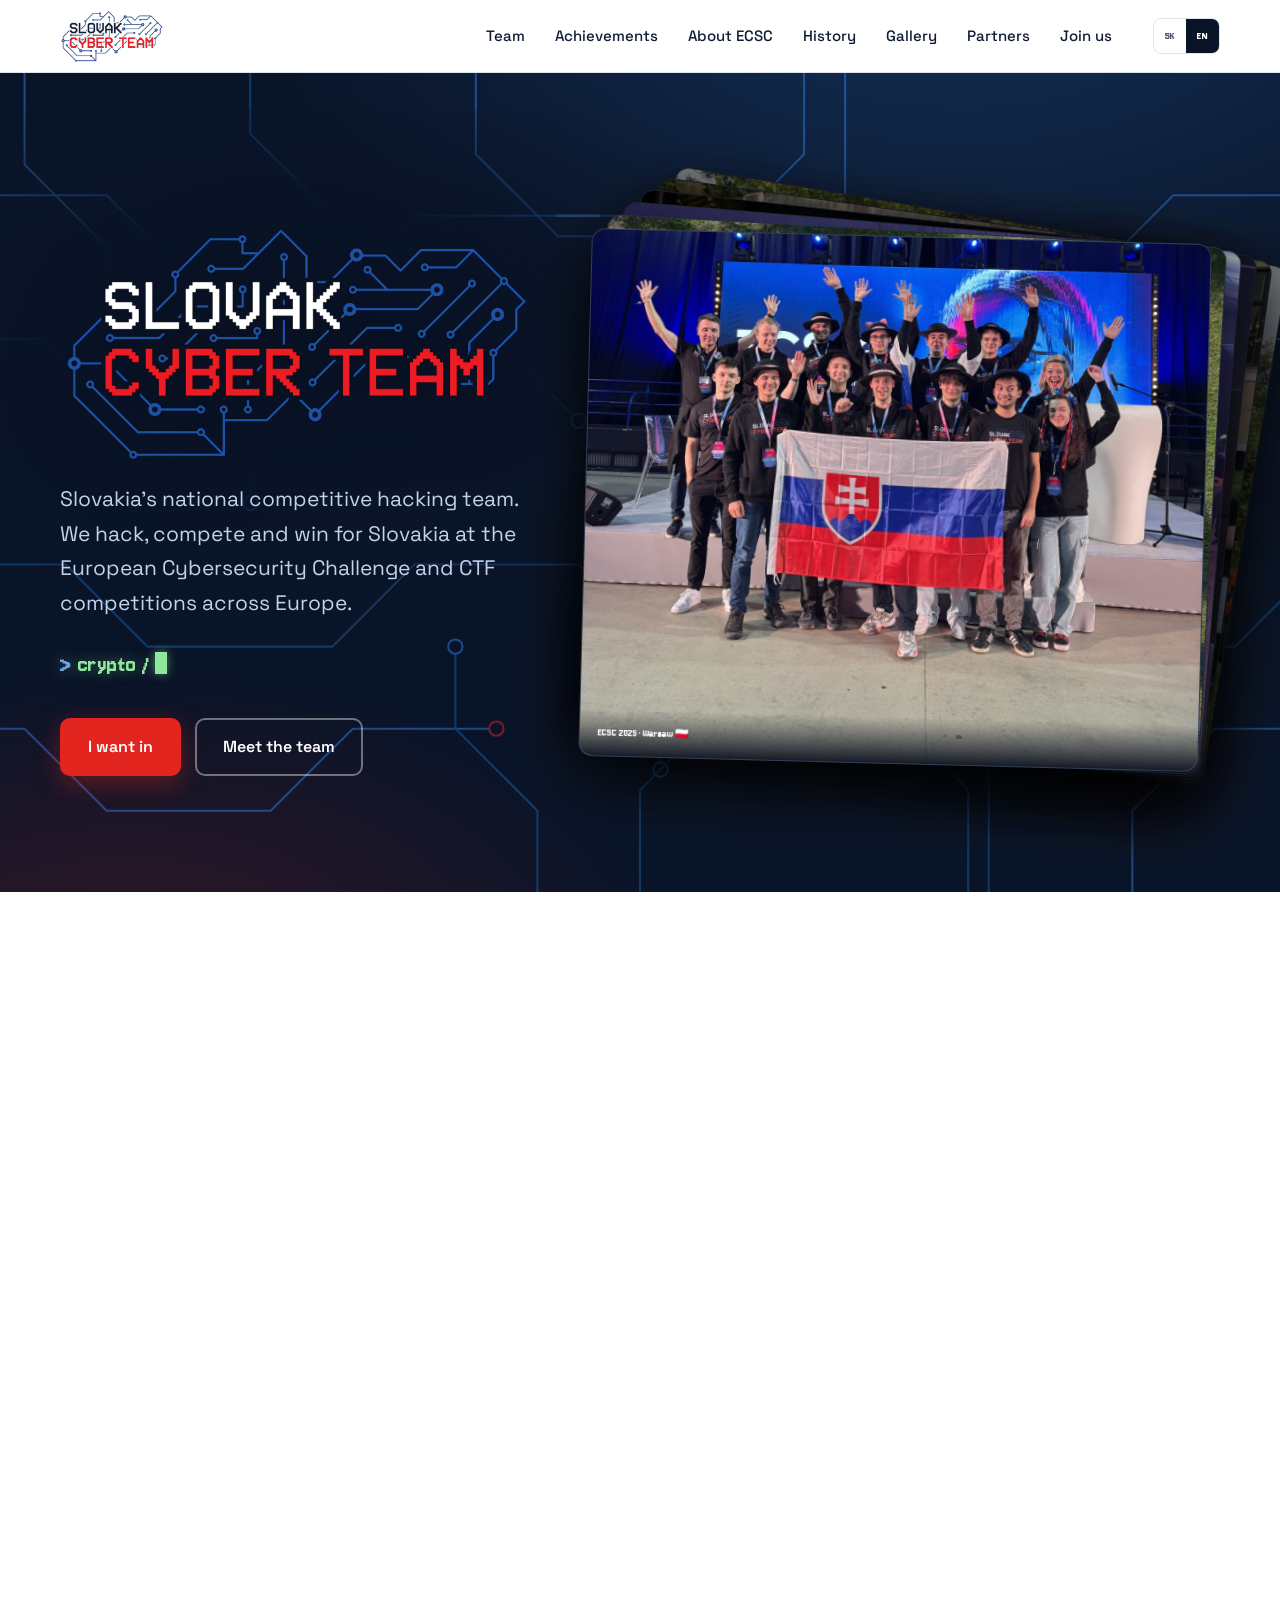
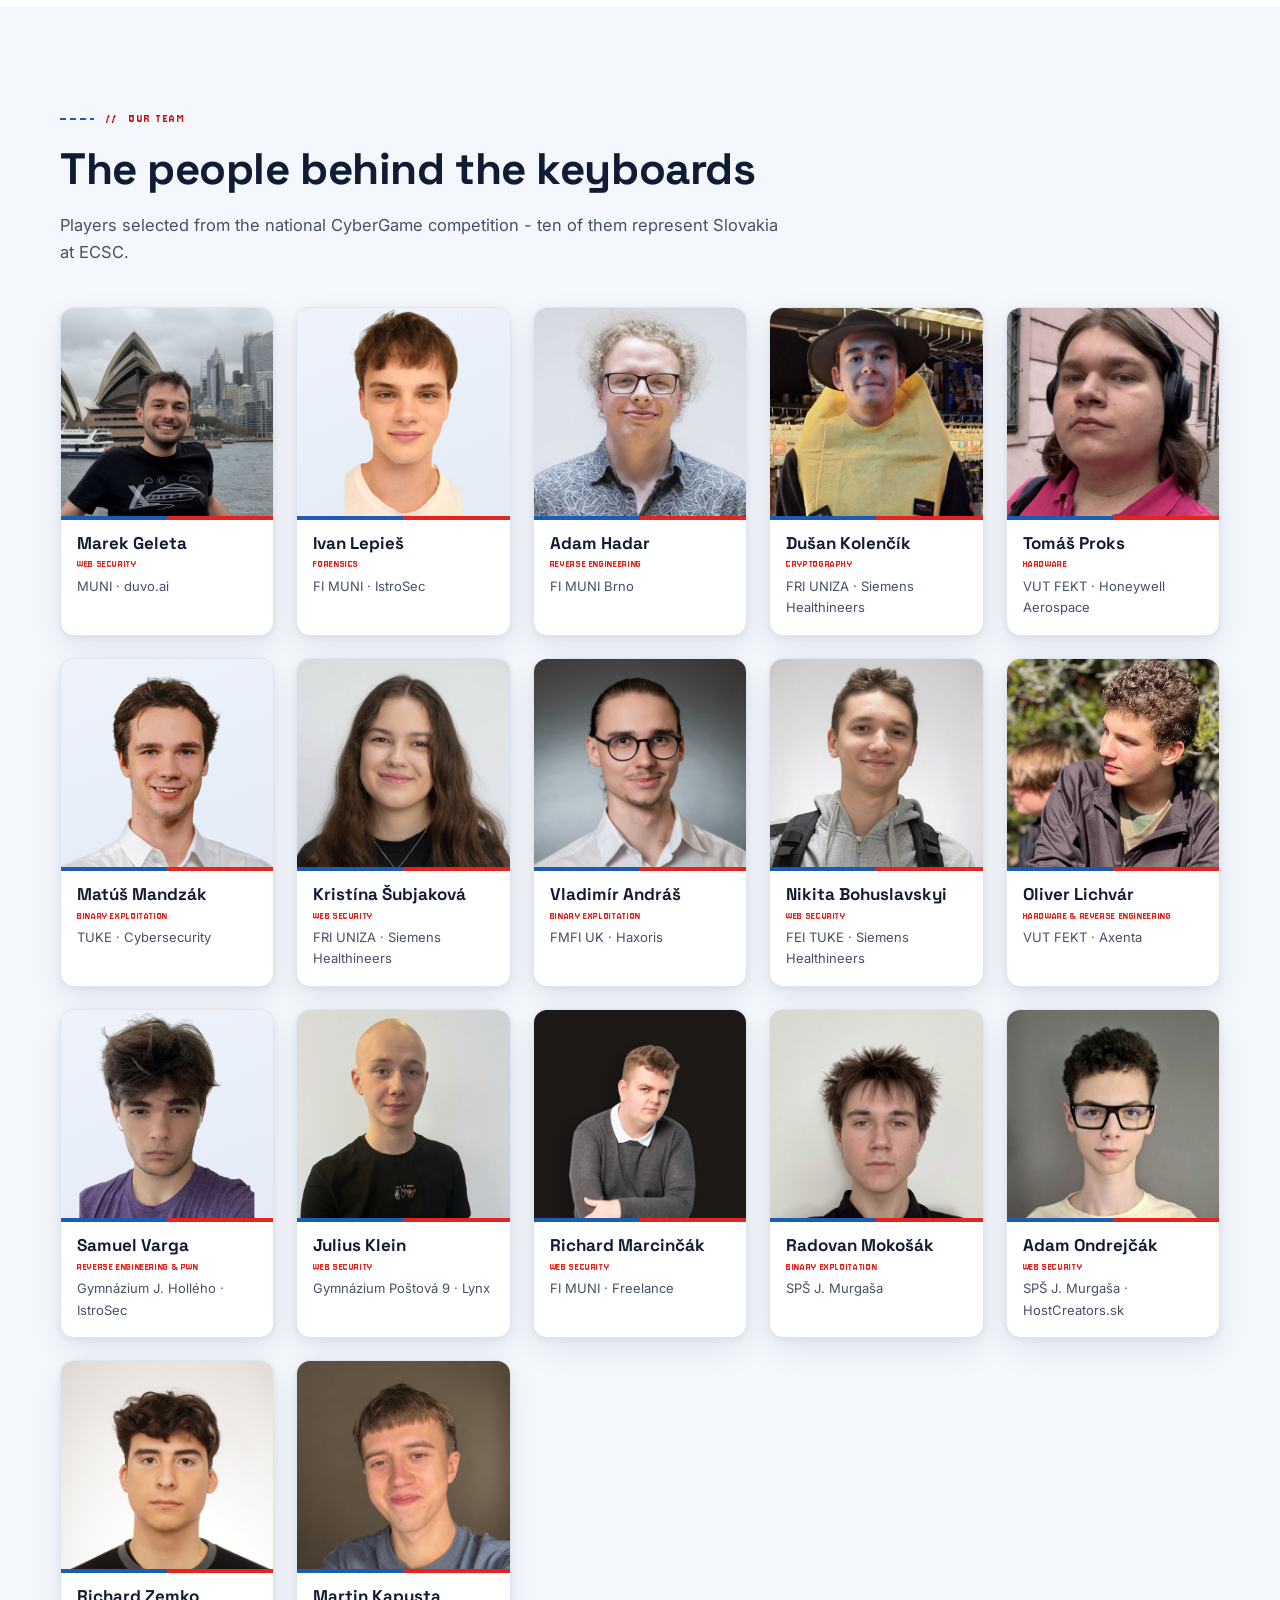
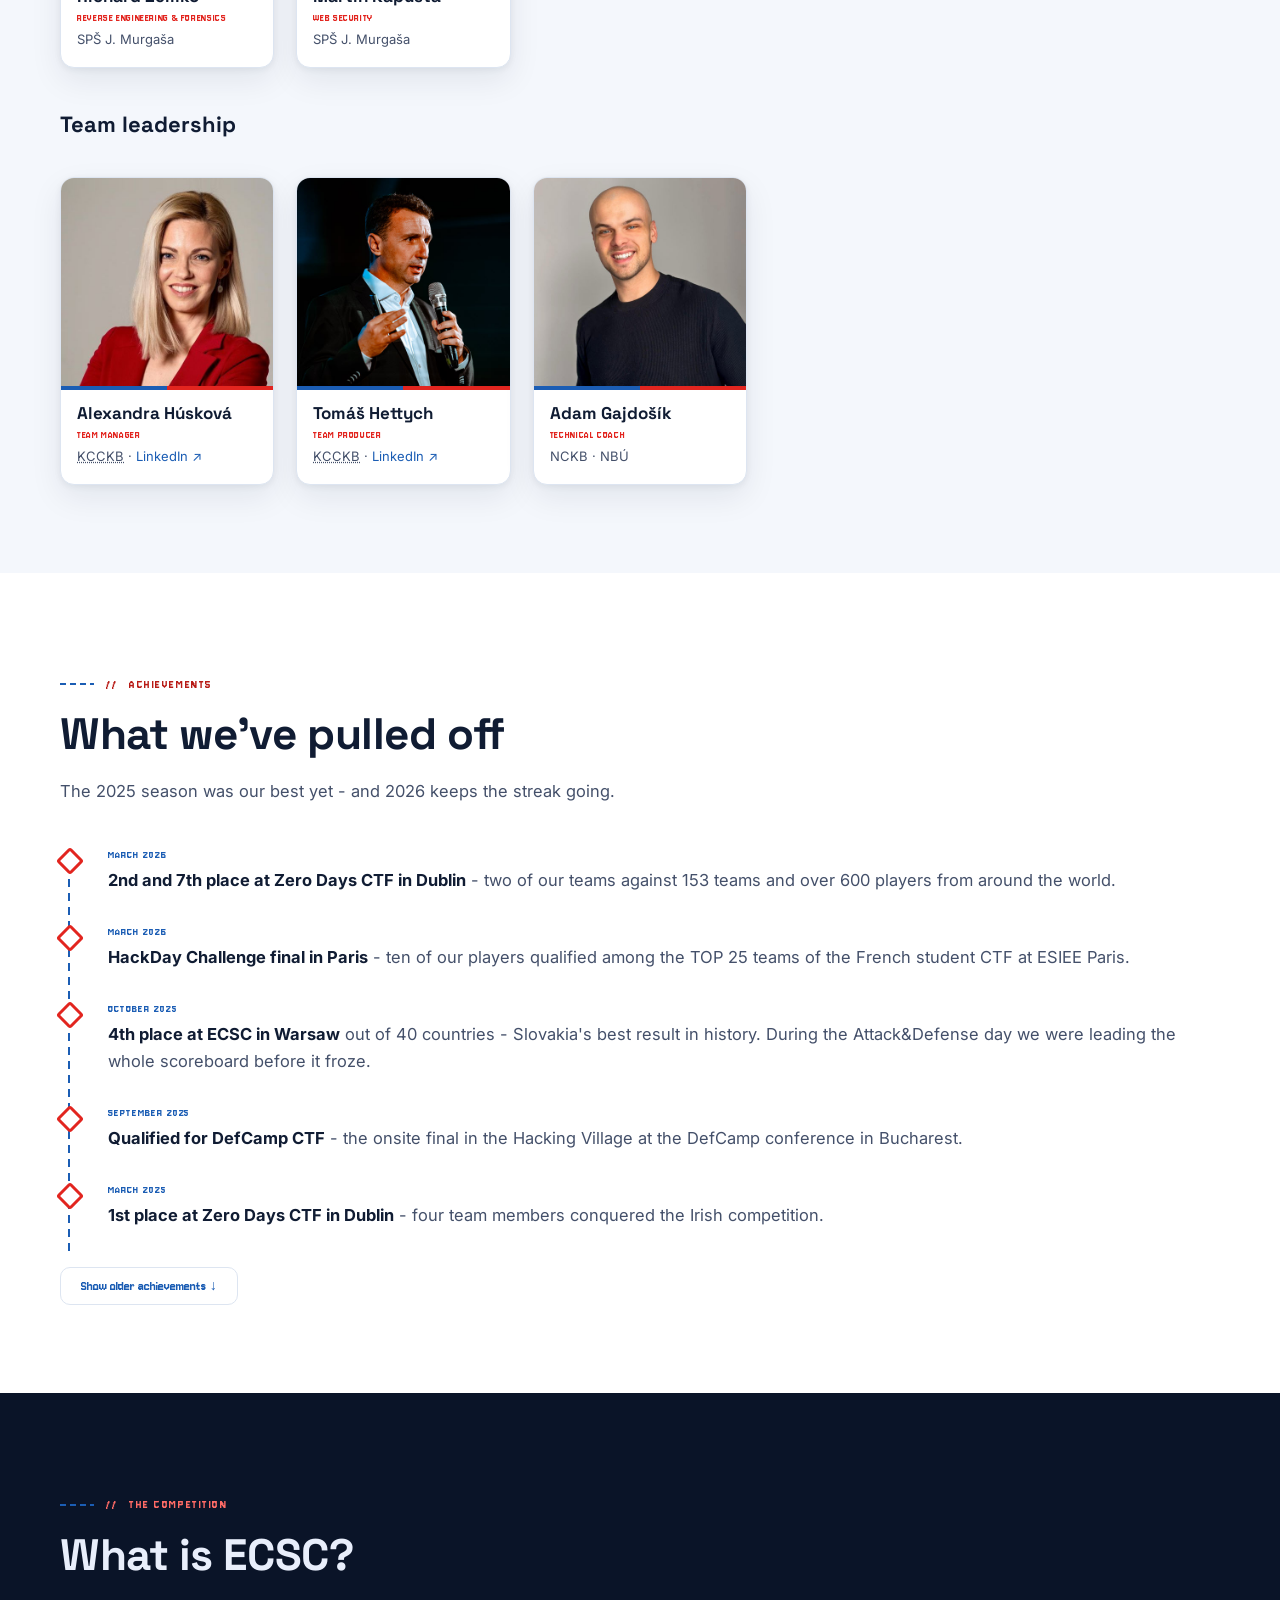
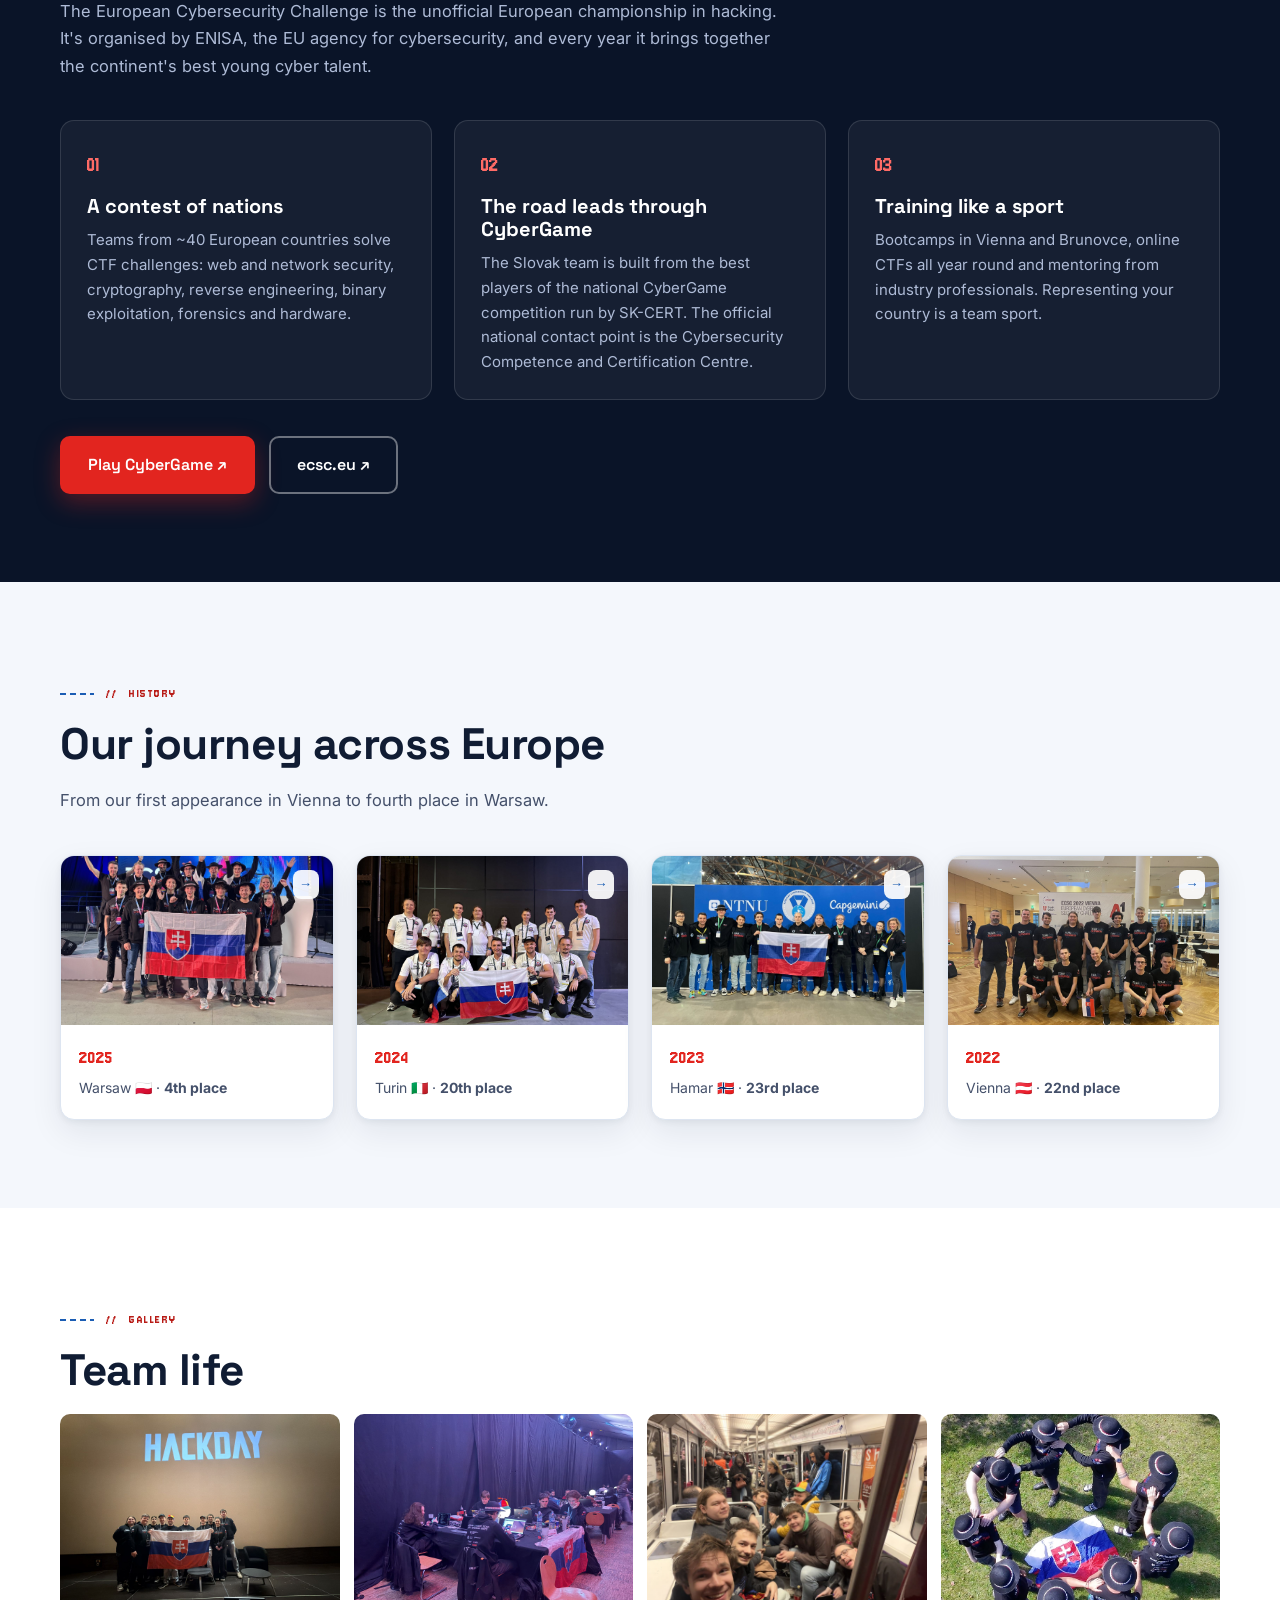
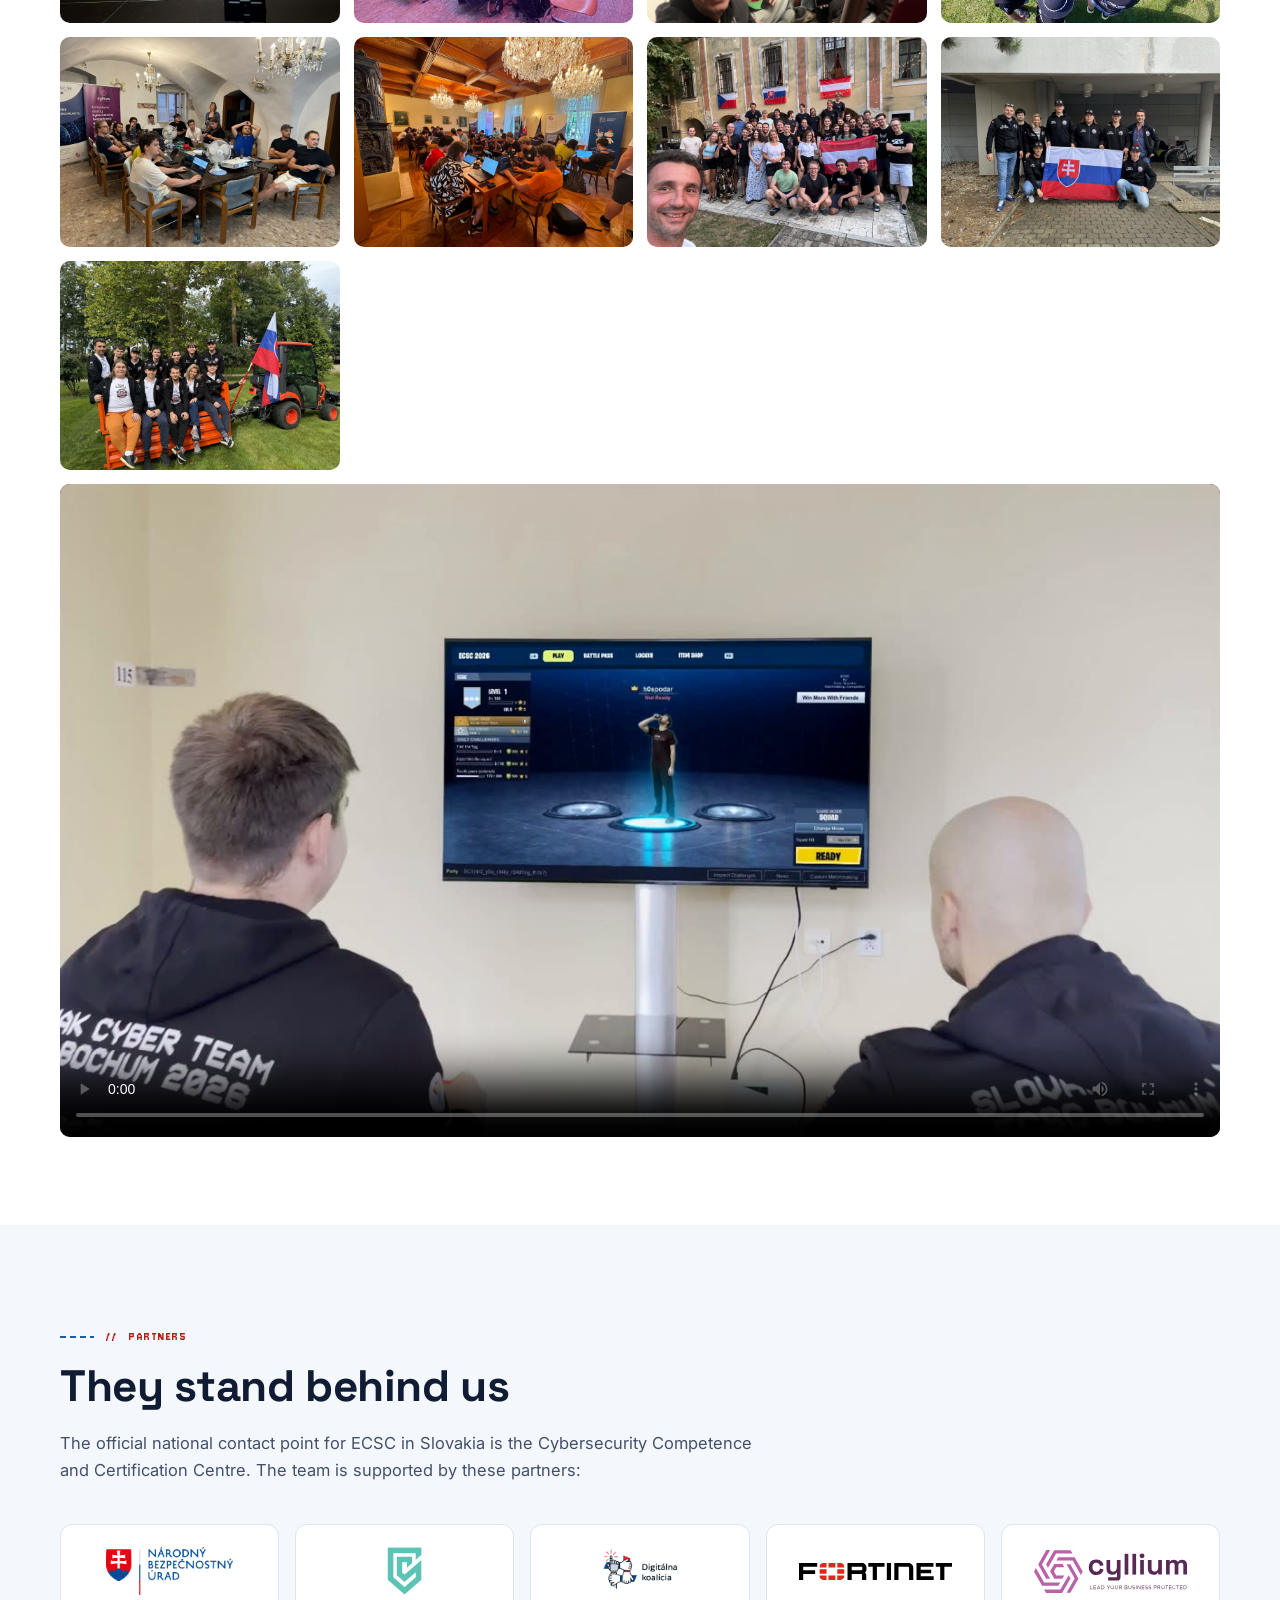
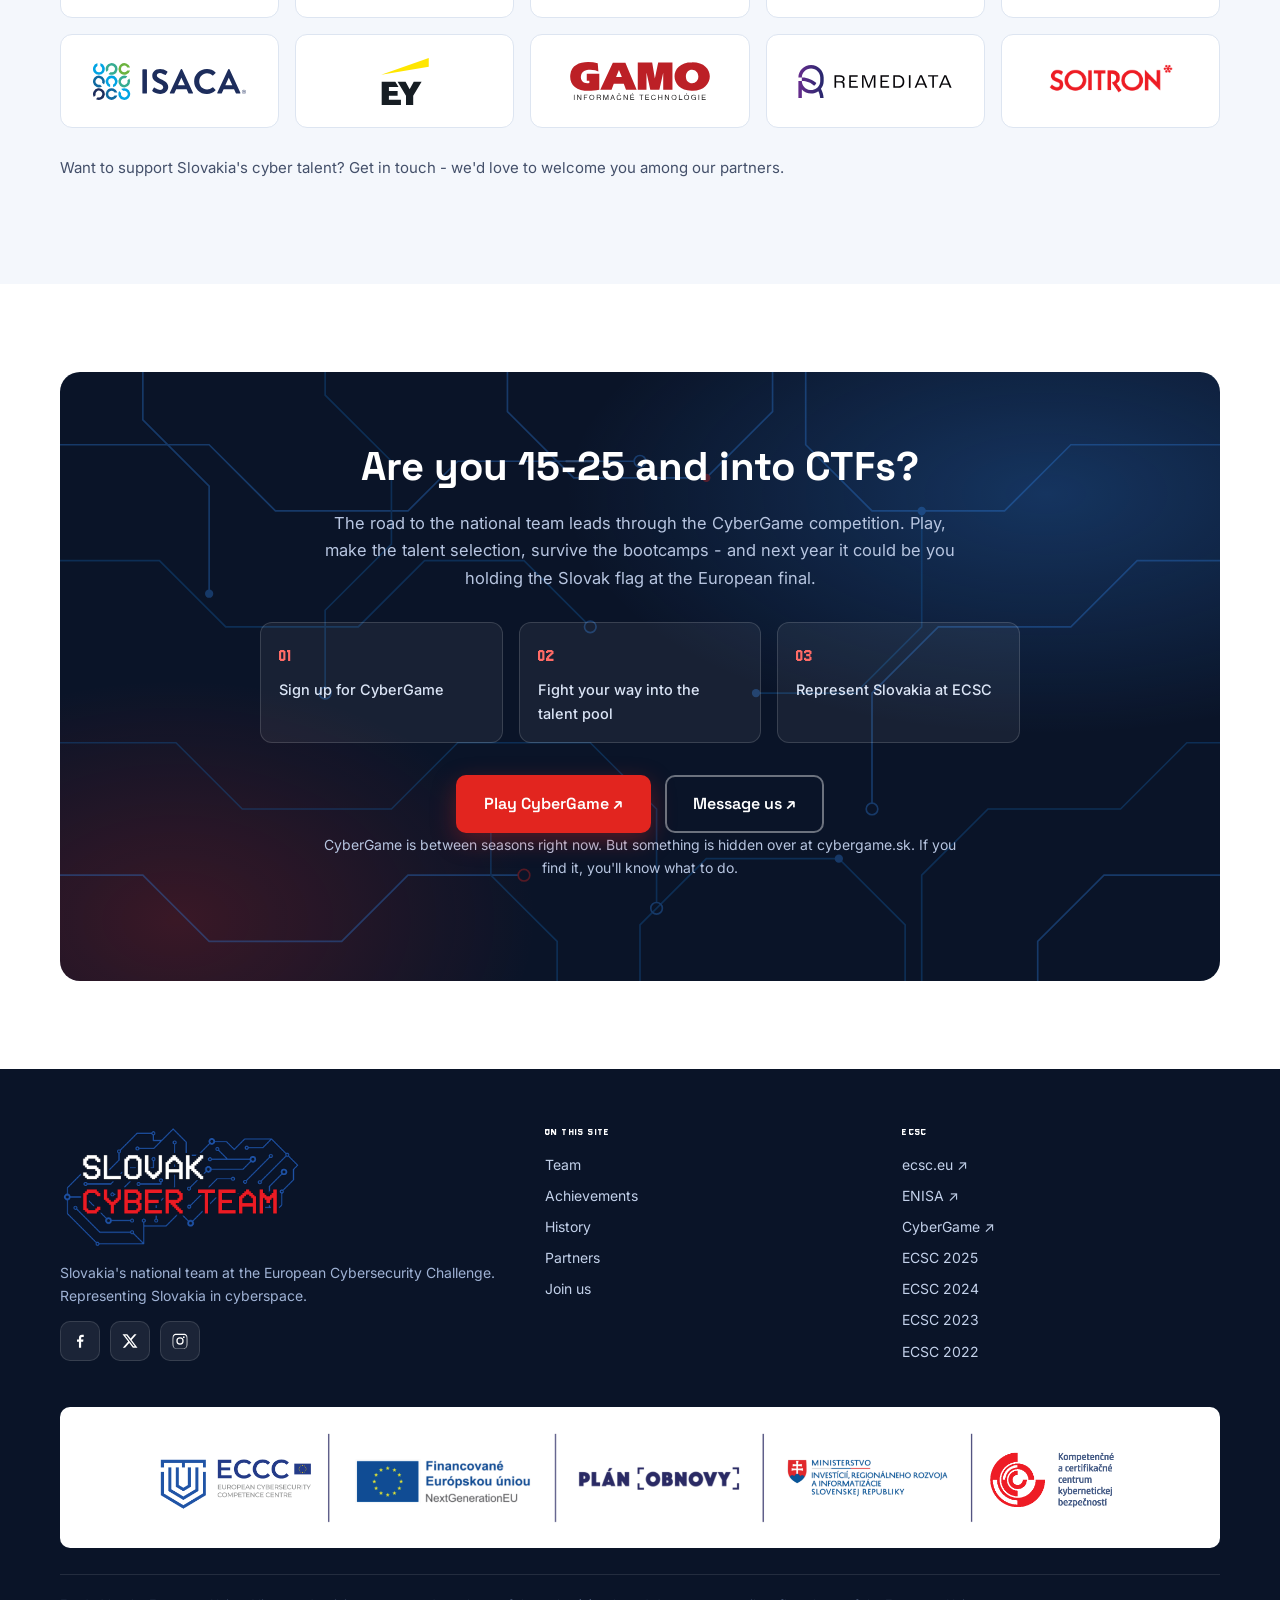
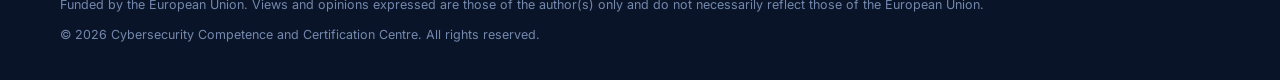
==== commit 65ac5152: "Add the team video to the gallery The video plays on the page in an HTML5 player under the photos. I" ====
--- a/index.html
+++ b/index.html
@@ -444,6 +444,11 @@
         <a href="assets/img/ECSC_2024_03.jpeg" class="reveal"><img src="assets/img/ECSC_2024_03.jpeg" alt="Spoločné selfie tímov na medzinárodnom bootcampe s českou, slovenskou a rakúskou vlajkou" data-i18n-alt="alt.gal4" loading="lazy"></a>
         <a href="assets/img/ECSC_2024_05.jpeg" class="reveal"><img src="assets/img/ECSC_2024_05.jpeg" alt="Tím Slovakia so slovenskou vlajkou pred odletom do Turína" data-i18n-alt="alt.gal6" loading="lazy"></a>
         <a href="assets/img/ECSC_2024_06.jpeg" class="reveal"><img src="assets/img/ECSC_2024_06.jpeg" alt="Tím na oranžovom traktorovom vozíku so slovenskou vlajkou" data-i18n-alt="alt.gal7" loading="lazy"></a>
+      </div>
+      <div class="gallery-video reveal">
+        <video controls playsinline preload="metadata" poster="assets/video/team_poster.jpg" aria-label="Tímové video" data-i18n-aria="aria.video">
+          <source src="assets/video/team.mp4" type="video/mp4">
+        </video>
       </div>
     </div>
   </section>
@@ -682,6 +687,7 @@
   "aria.profile": "Team member profile",
   "aria.close": "Close",
   "aria.lightbox": "Photo gallery",
+  "aria.video": "Team video",
   "aria.prev": "Previous photo",
   "aria.next": "Next photo",
   "alt.heroPhoto": "Slovak Cyber Team with the Slovak flag at ECSC 2025 in Warsaw",
--- a/css/style.css
+++ b/css/style.css
@@ -670,6 +670,18 @@
   transition: opacity .2s, background .2s;
 }
 .gallery a:hover::after { opacity: 1; background: rgba(10, 20, 40, .45); }
+
+.gallery-video {
+  margin-top: 14px;
+  border-radius: 10px;
+  overflow: hidden;
+  background: #000;
+}
+.gallery-video video {
+  display: block;
+  width: 100%;
+  aspect-ratio: 16 / 9;
+}
 
 /* Lightbox */
 .lightbox {
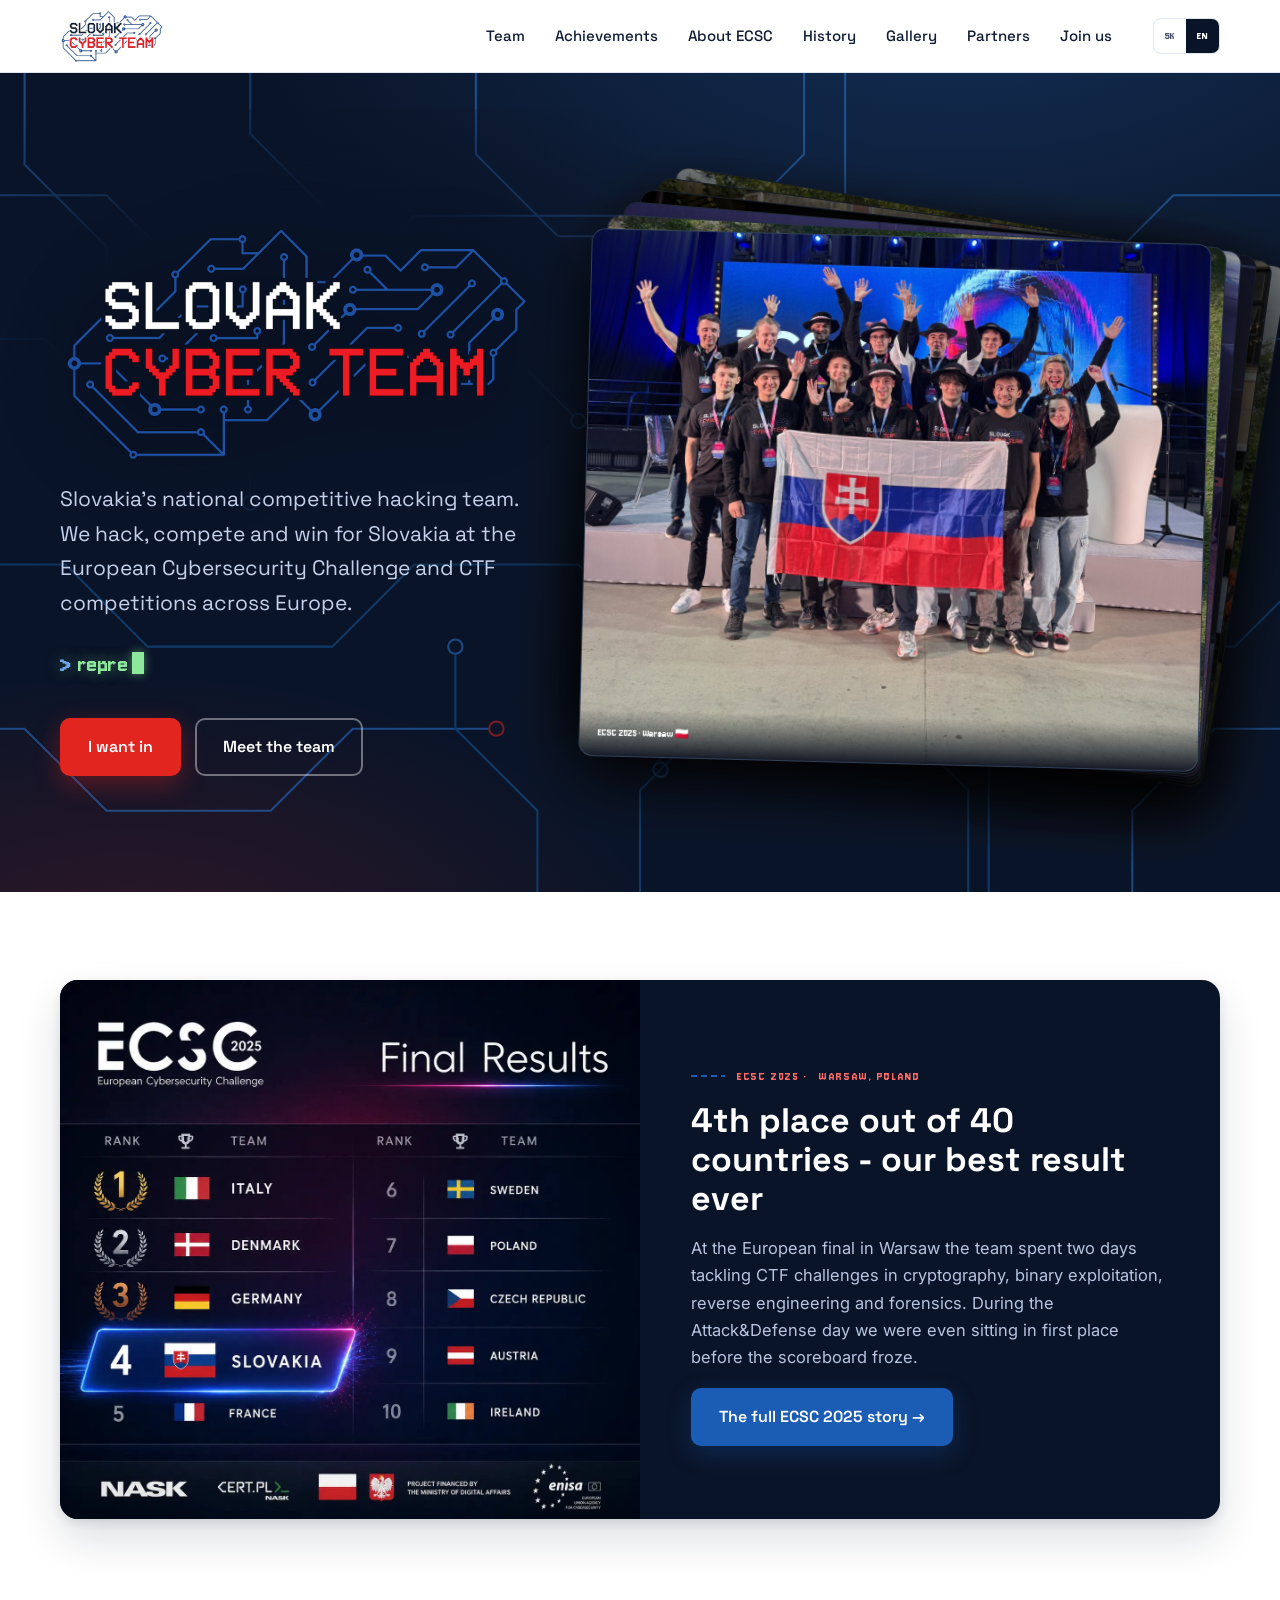
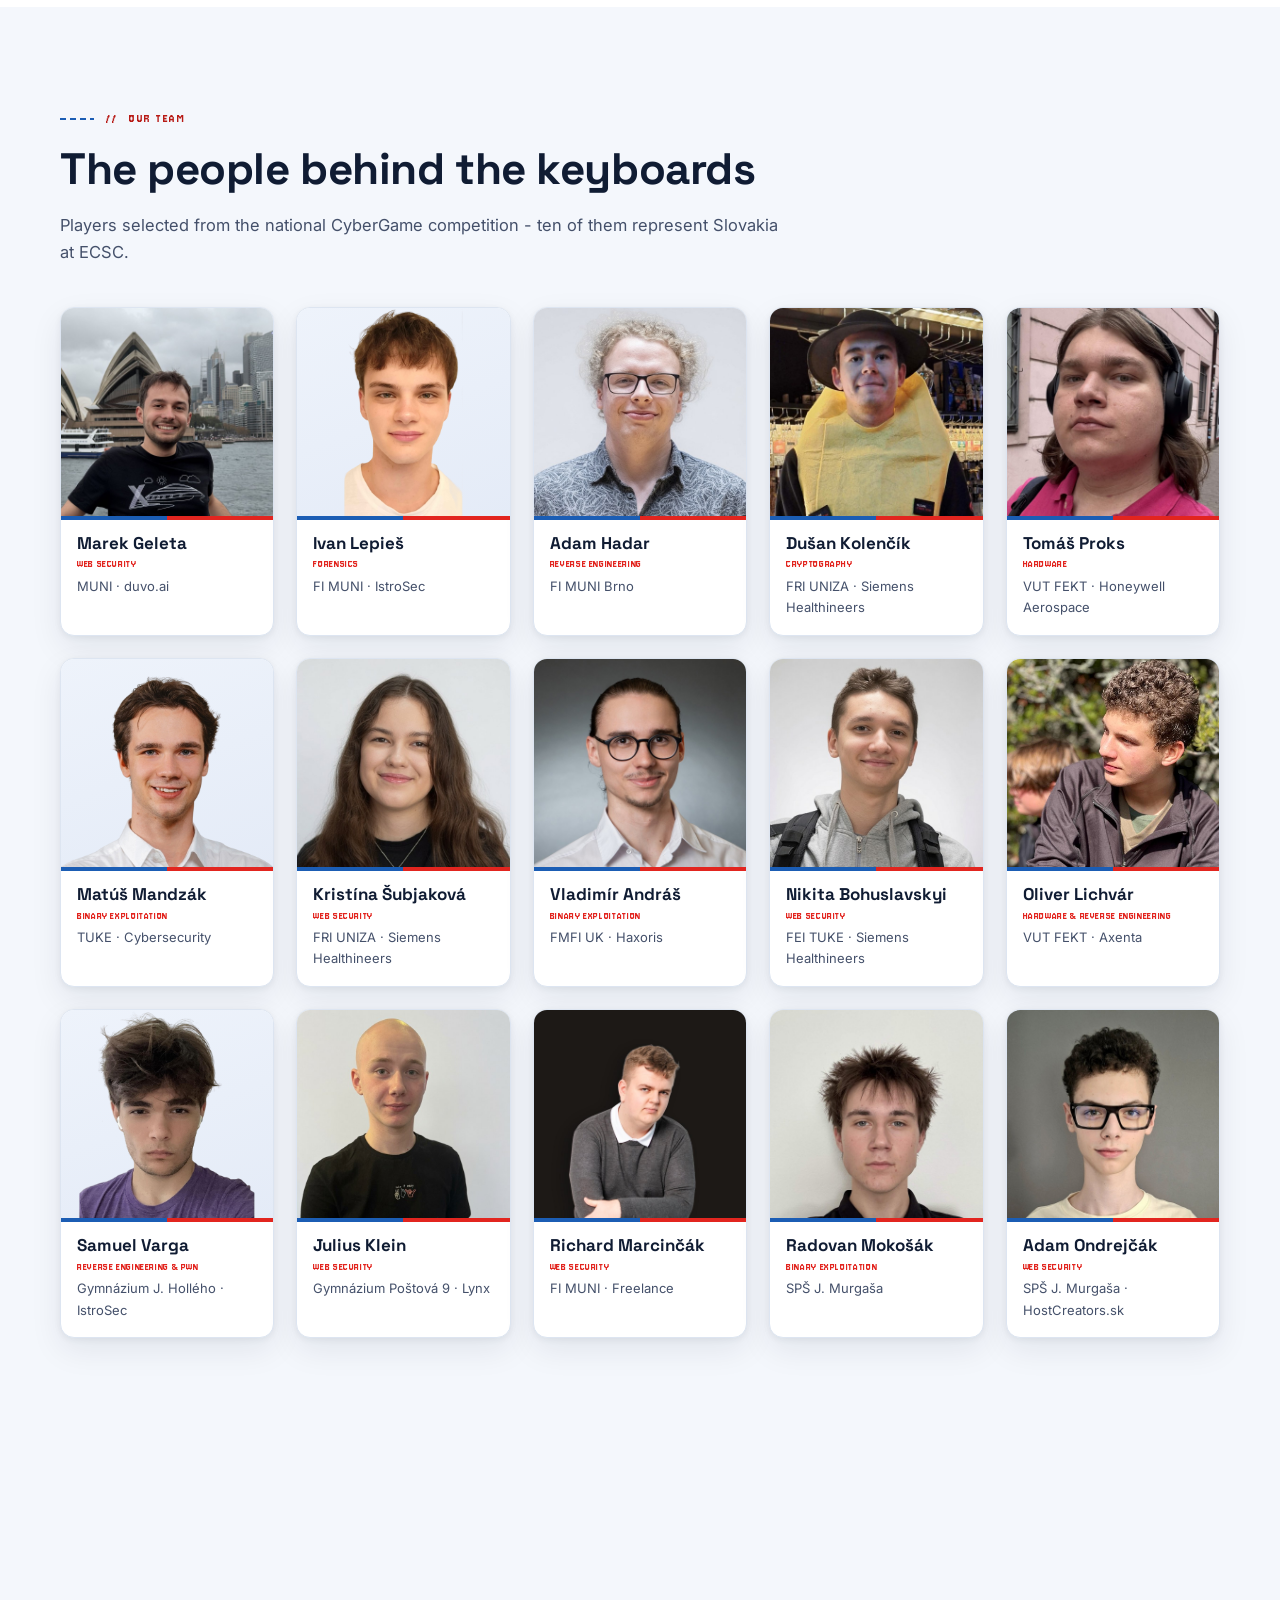
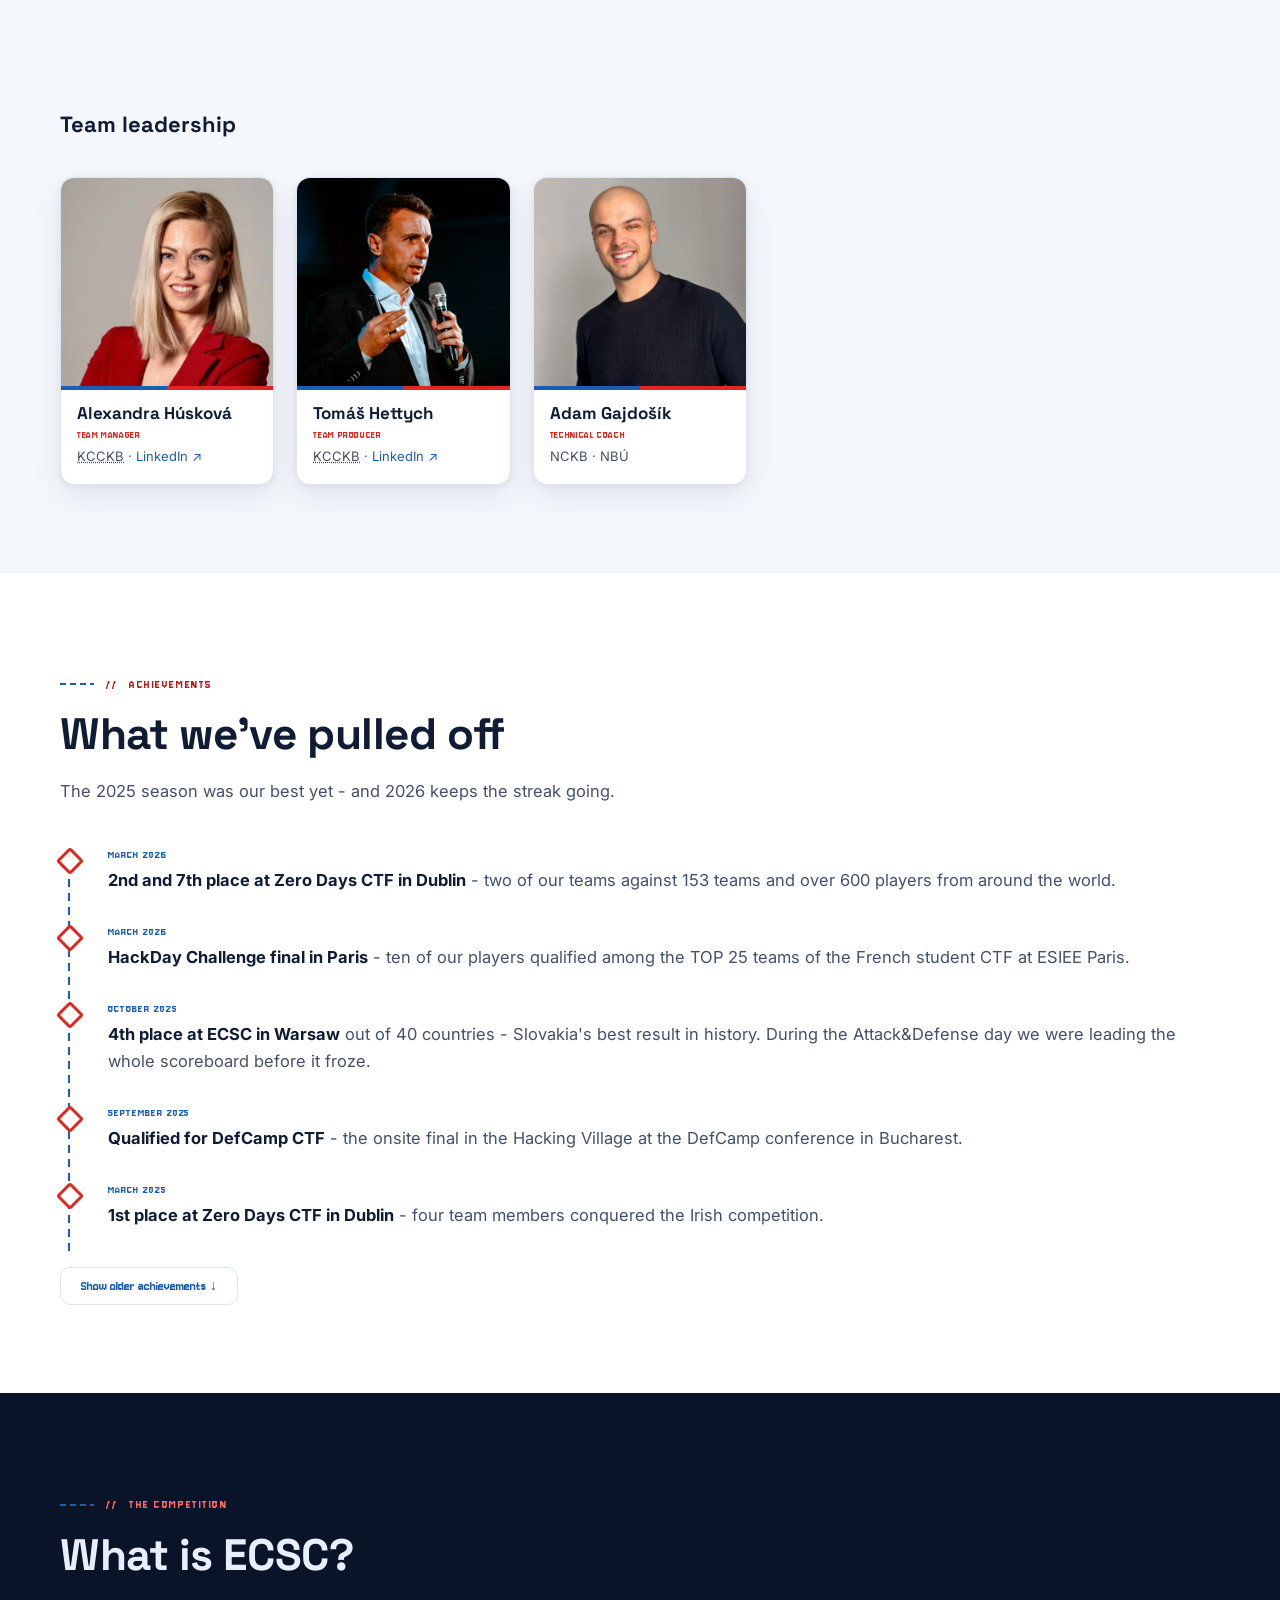
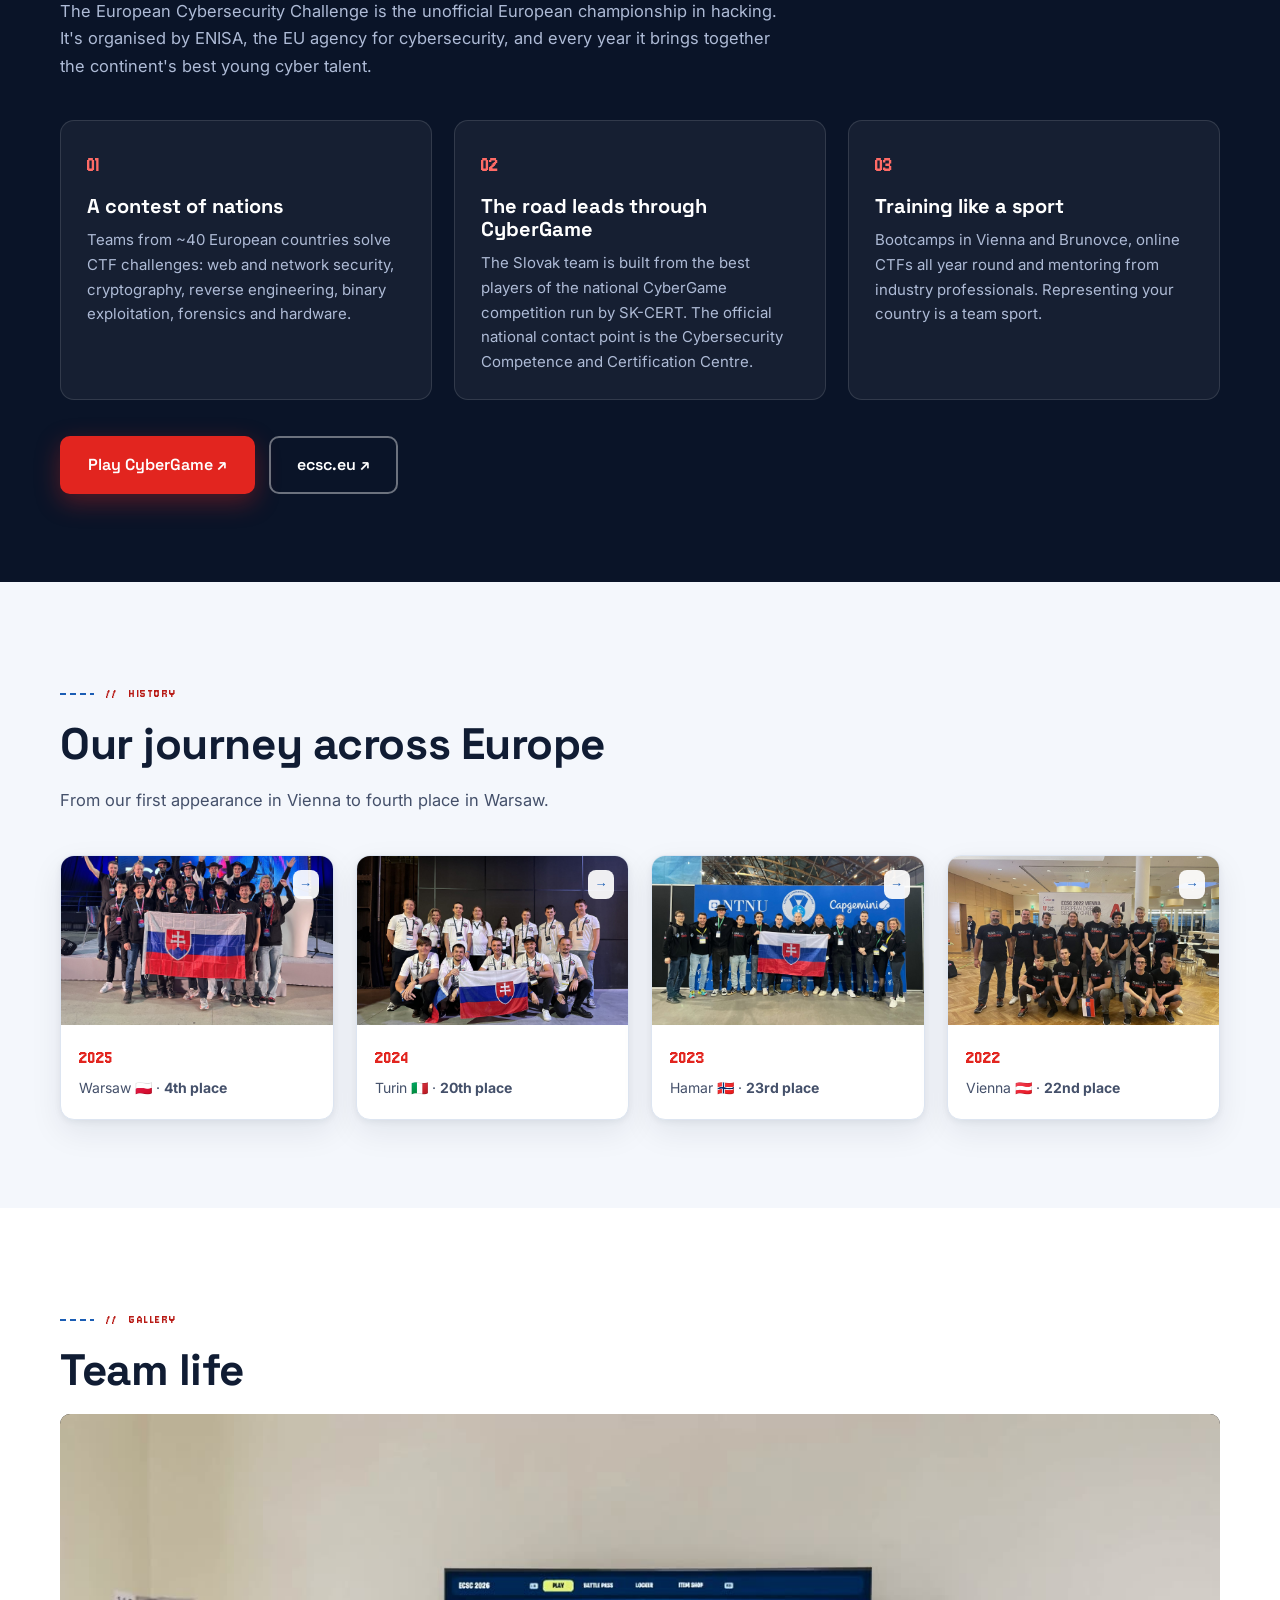
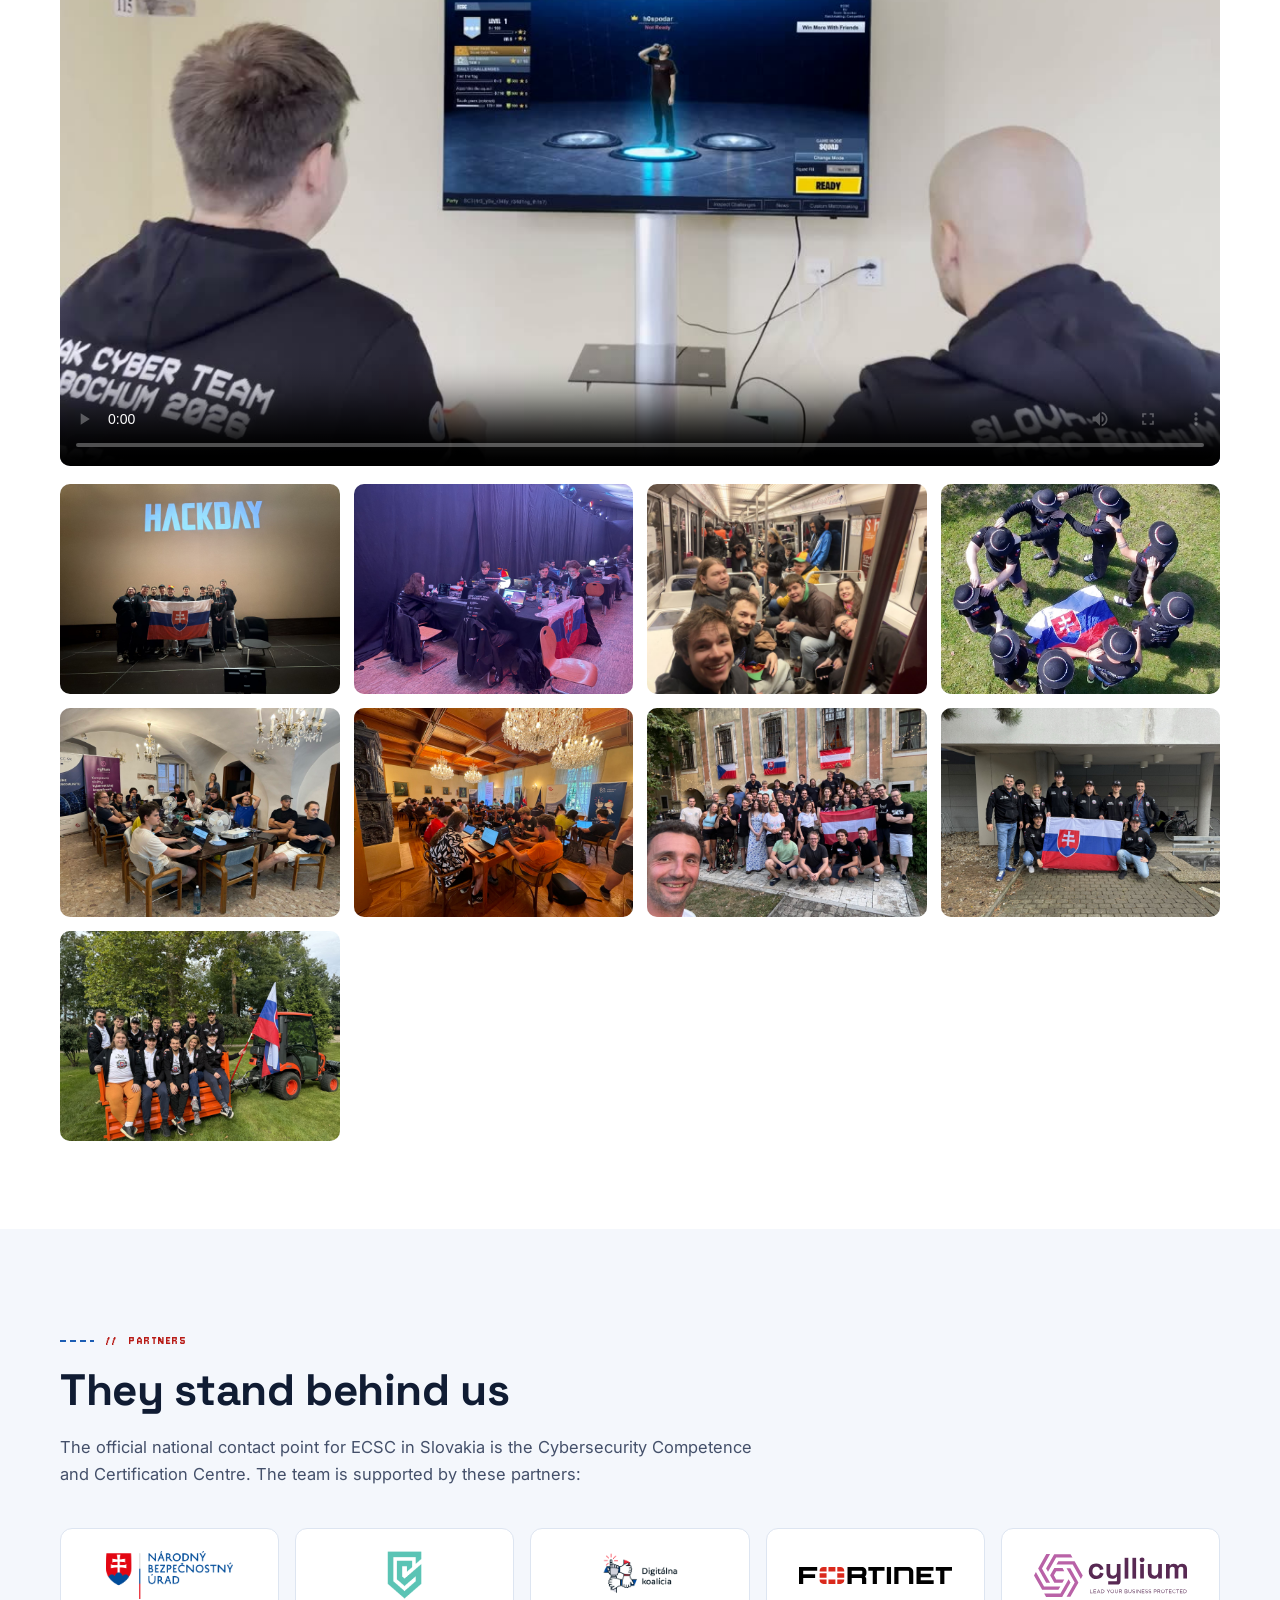
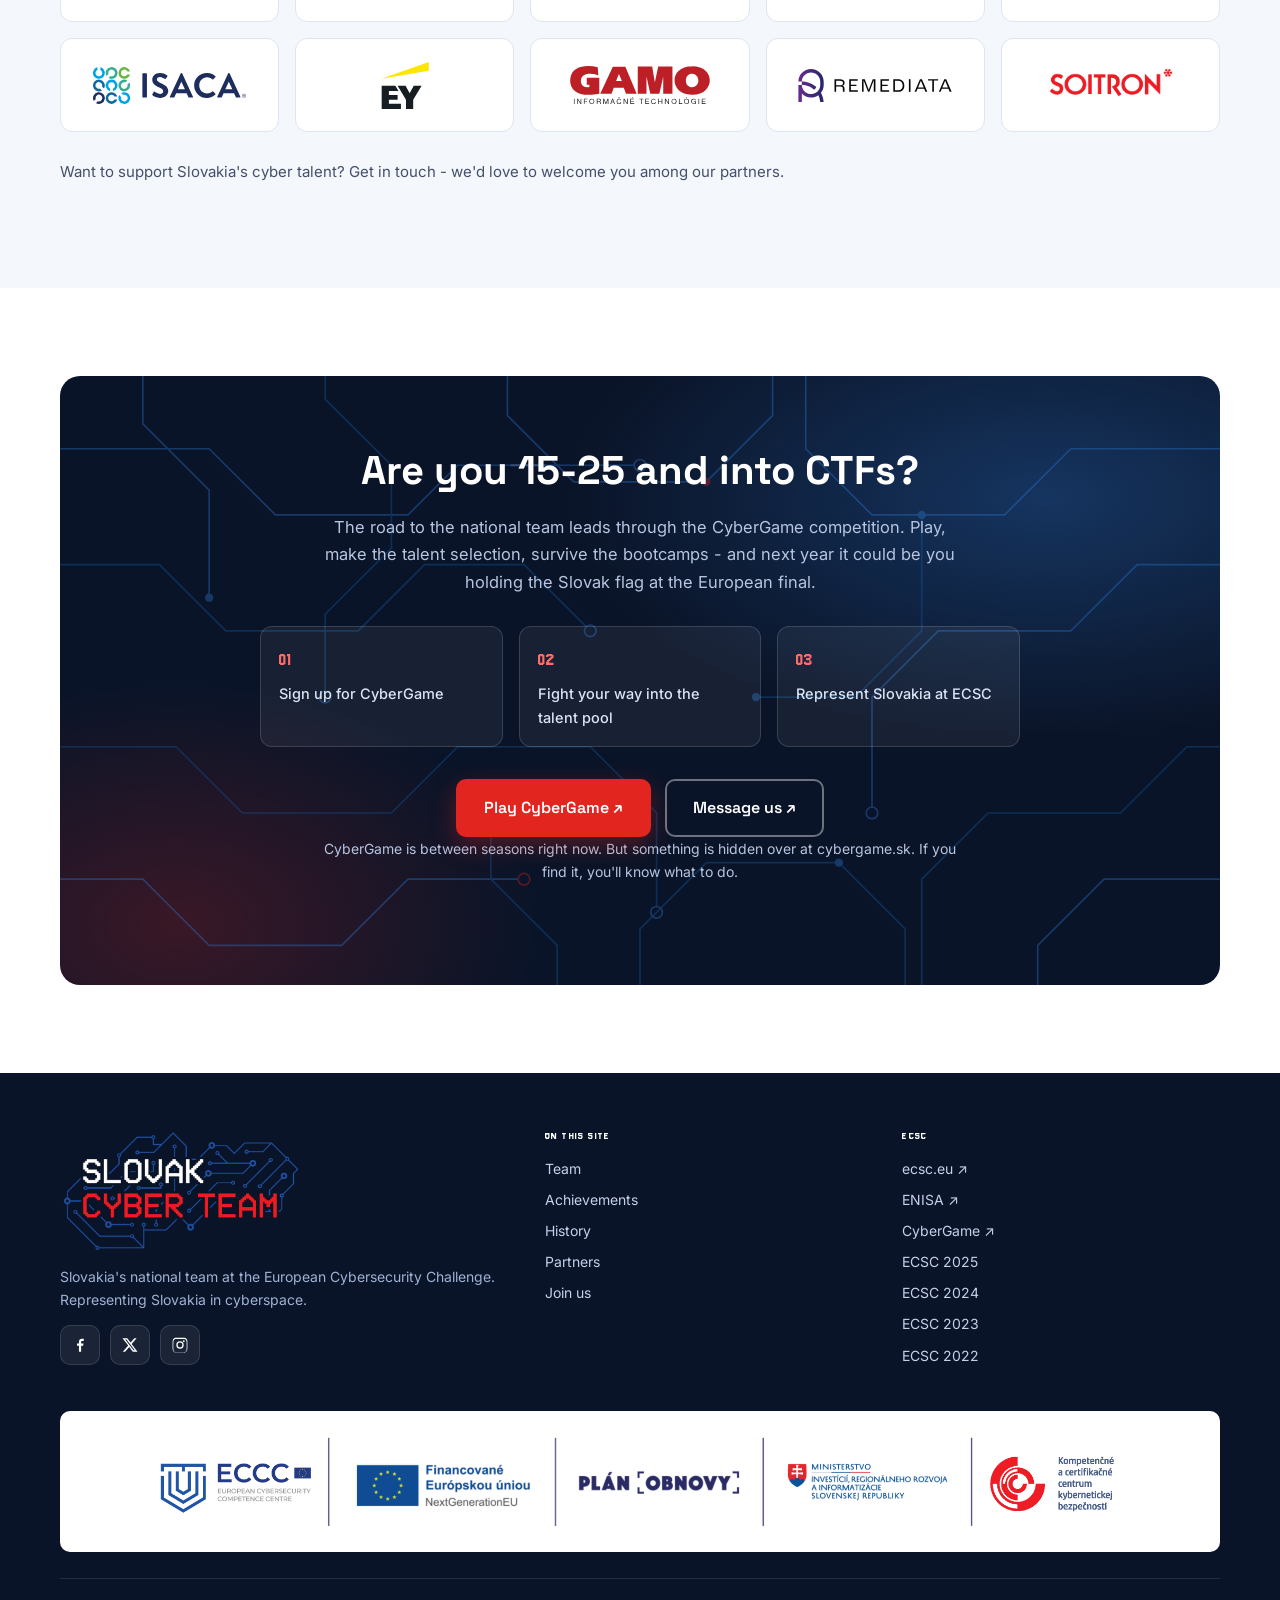
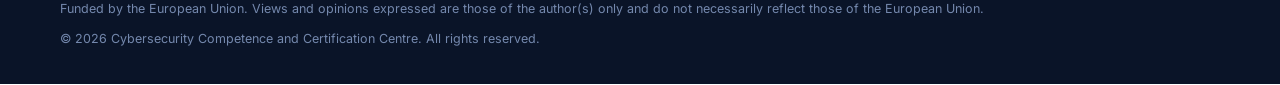
==== commit 508c22f5: "Gallery: put the team video above the photos at full width" ====
--- a/index.html
+++ b/index.html
@@ -434,6 +434,11 @@
     <div class="container">
       <p class="kicker">// <span data-i18n="gal.kicker">galéria</span></p>
       <h2 class="section-title" data-i18n="gal.title">Zo života tímu</h2>
+      <div class="gallery-video reveal">
+        <video controls playsinline preload="metadata" poster="assets/video/team_poster.jpg" aria-label="Tímové video" data-i18n-aria="aria.video">
+          <source src="assets/video/team.mp4" type="video/mp4">
+        </video>
+      </div>
       <div class="gallery">
         <a href="assets/img/hackday_2026.jpg" class="reveal"><img src="assets/img/hackday_2026.jpg" alt="Tím so slovenskou vlajkou pod projekciou HackDay na ESIEE Paris" data-i18n-alt="alt.gal10" loading="lazy"></a>
         <a href="assets/img/zerodays_2026.jpg" class="reveal"><img src="assets/img/zerodays_2026.jpg" alt="Tímy pri notebookoch so slovenskou vlajkou na HackDay Challenge v Paríži" data-i18n-alt="alt.gal11" loading="lazy"></a>
@@ -444,11 +449,6 @@
         <a href="assets/img/ECSC_2024_03.jpeg" class="reveal"><img src="assets/img/ECSC_2024_03.jpeg" alt="Spoločné selfie tímov na medzinárodnom bootcampe s českou, slovenskou a rakúskou vlajkou" data-i18n-alt="alt.gal4" loading="lazy"></a>
         <a href="assets/img/ECSC_2024_05.jpeg" class="reveal"><img src="assets/img/ECSC_2024_05.jpeg" alt="Tím Slovakia so slovenskou vlajkou pred odletom do Turína" data-i18n-alt="alt.gal6" loading="lazy"></a>
         <a href="assets/img/ECSC_2024_06.jpeg" class="reveal"><img src="assets/img/ECSC_2024_06.jpeg" alt="Tím na oranžovom traktorovom vozíku so slovenskou vlajkou" data-i18n-alt="alt.gal7" loading="lazy"></a>
-      </div>
-      <div class="gallery-video reveal">
-        <video controls playsinline preload="metadata" poster="assets/video/team_poster.jpg" aria-label="Tímové video" data-i18n-aria="aria.video">
-          <source src="assets/video/team.mp4" type="video/mp4">
-        </video>
       </div>
     </div>
   </section>
--- a/css/style.css
+++ b/css/style.css
@@ -672,7 +672,7 @@
 .gallery a:hover::after { opacity: 1; background: rgba(10, 20, 40, .45); }
 
 .gallery-video {
-  margin-top: 14px;
+  margin-bottom: 18px;
   border-radius: 10px;
   overflow: hidden;
   background: #000;
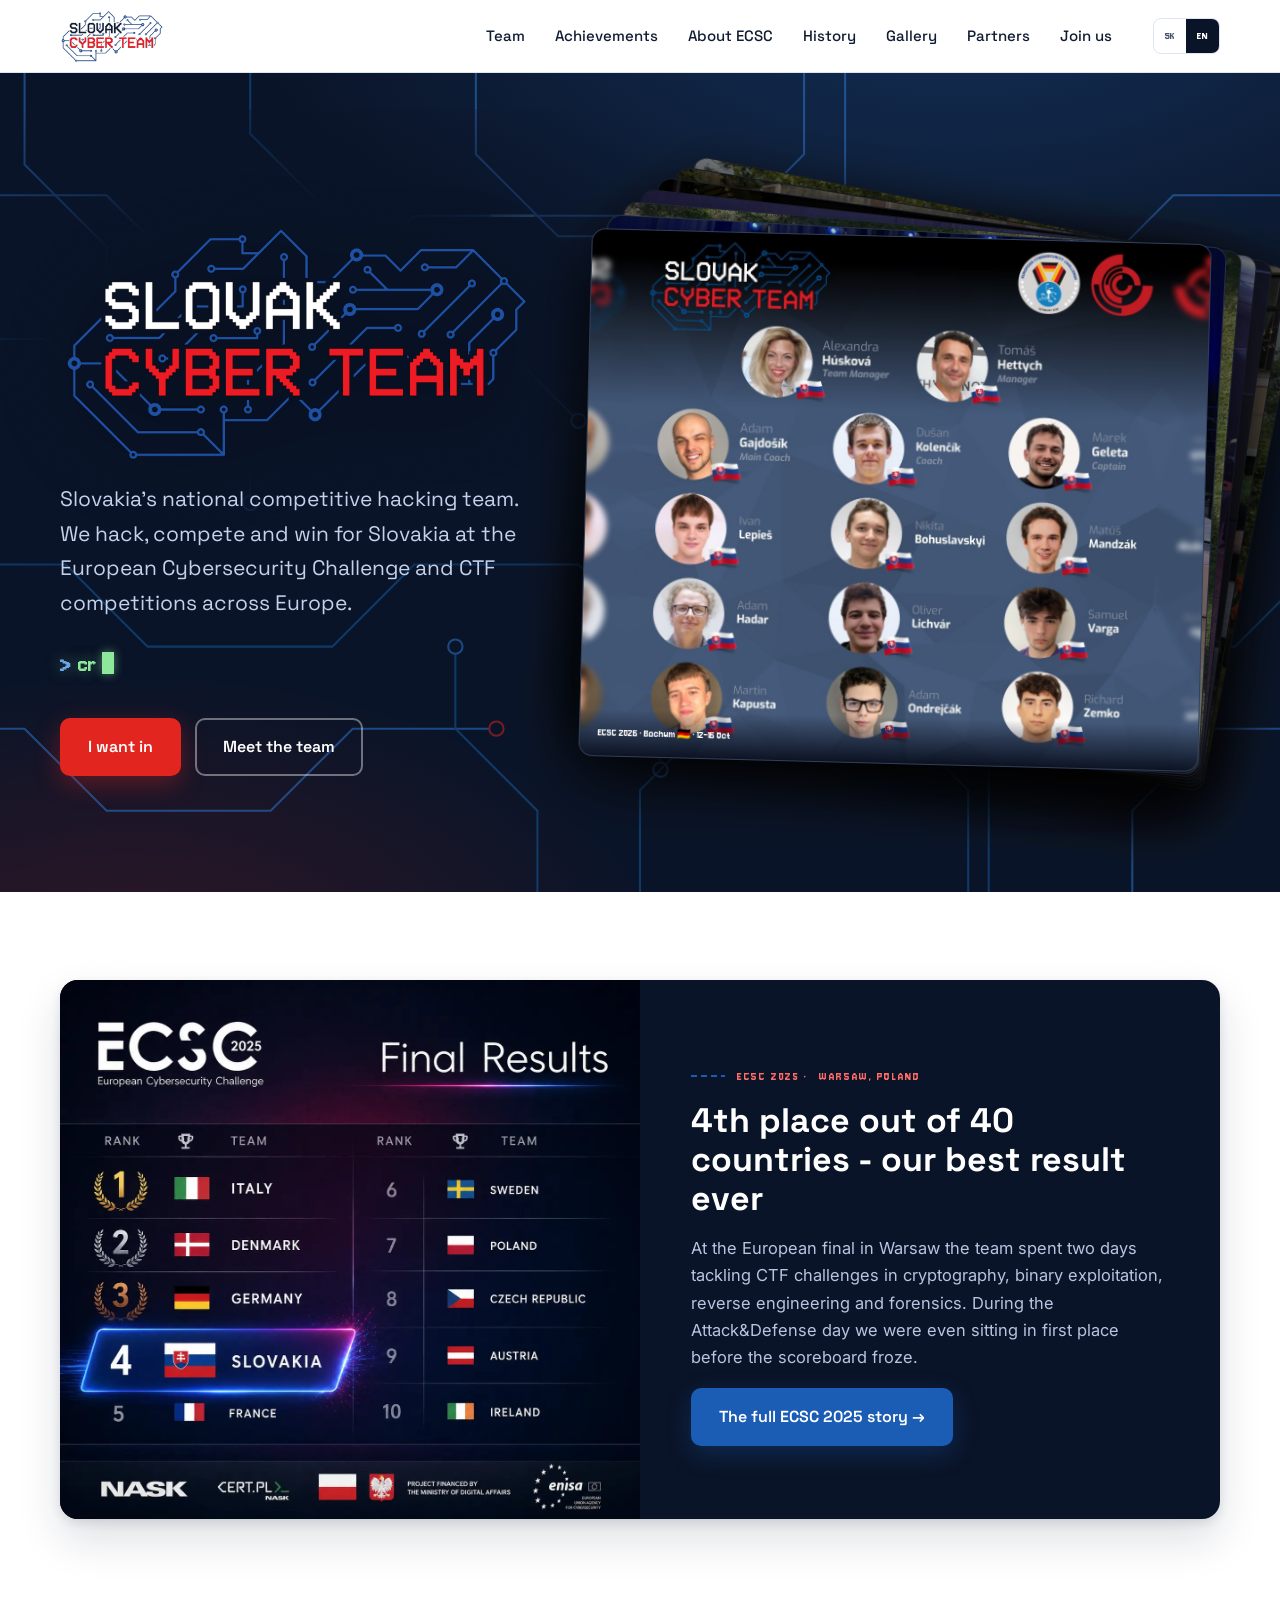
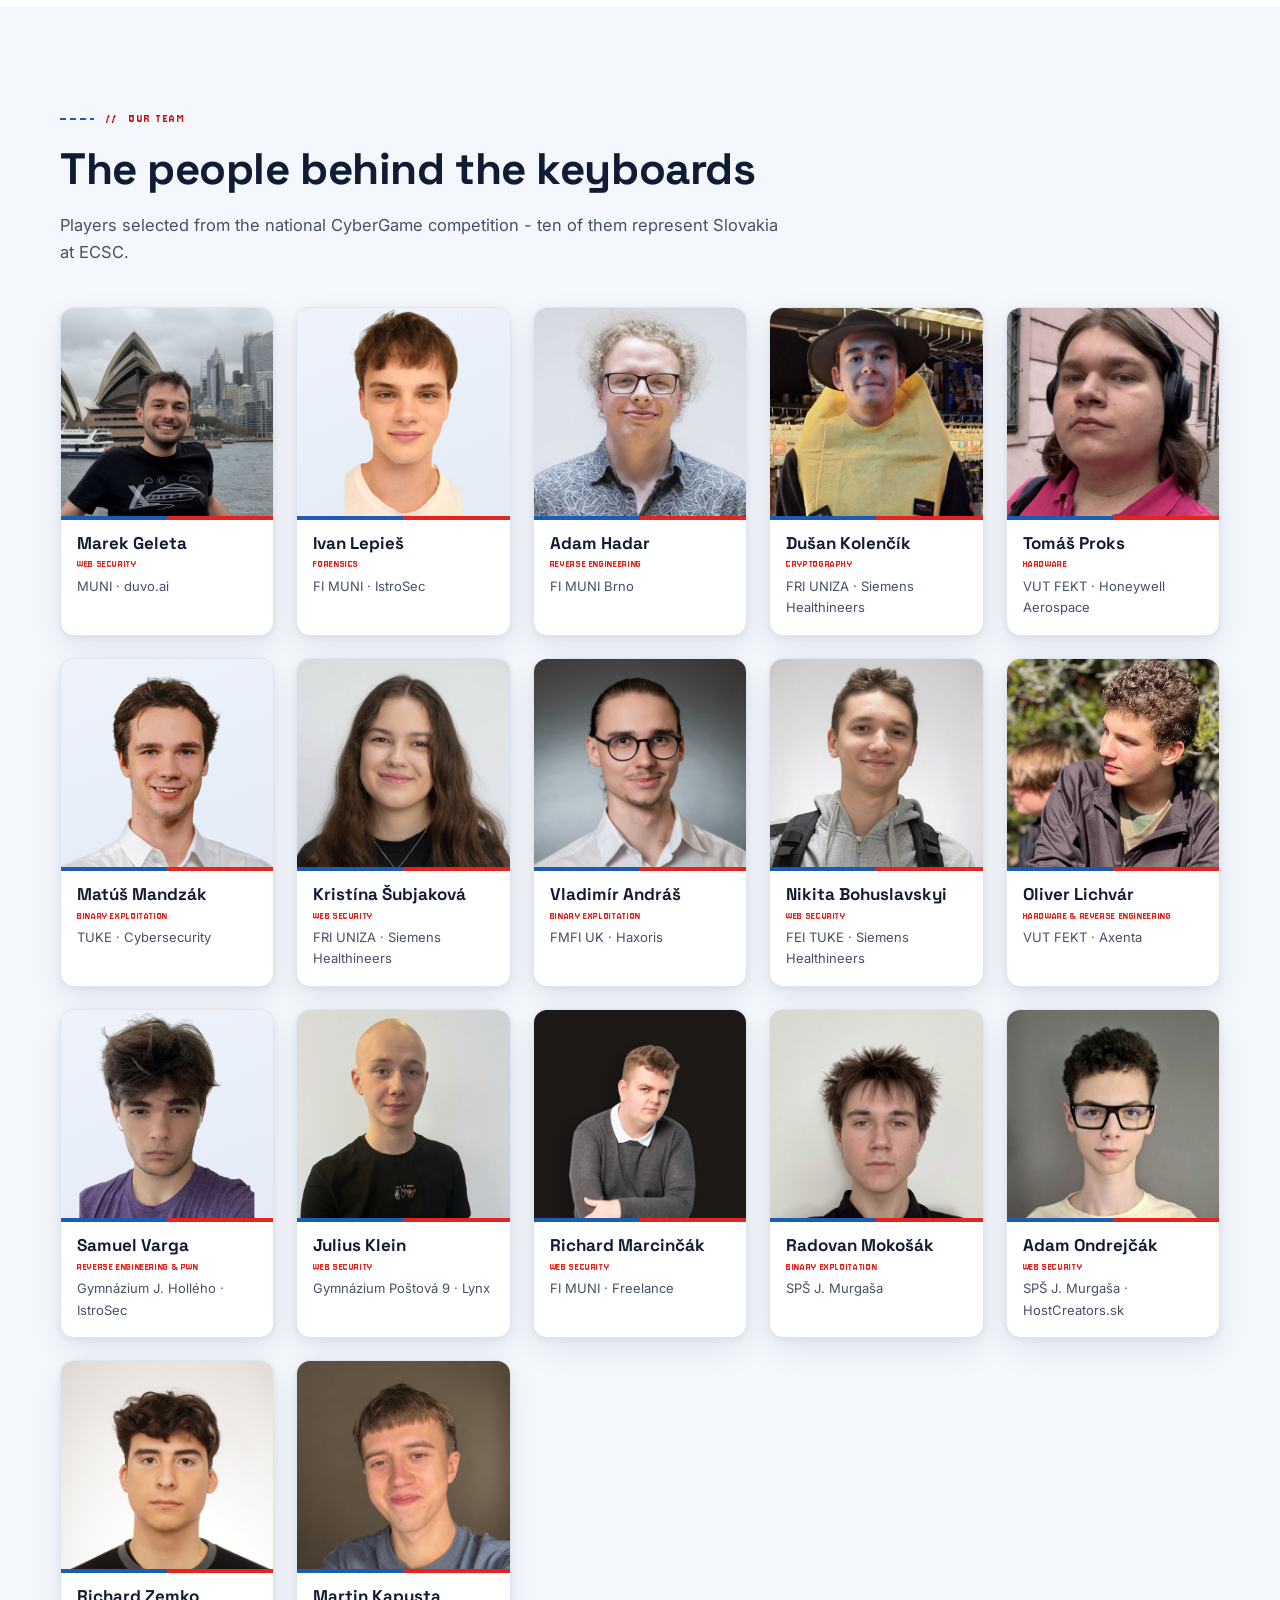
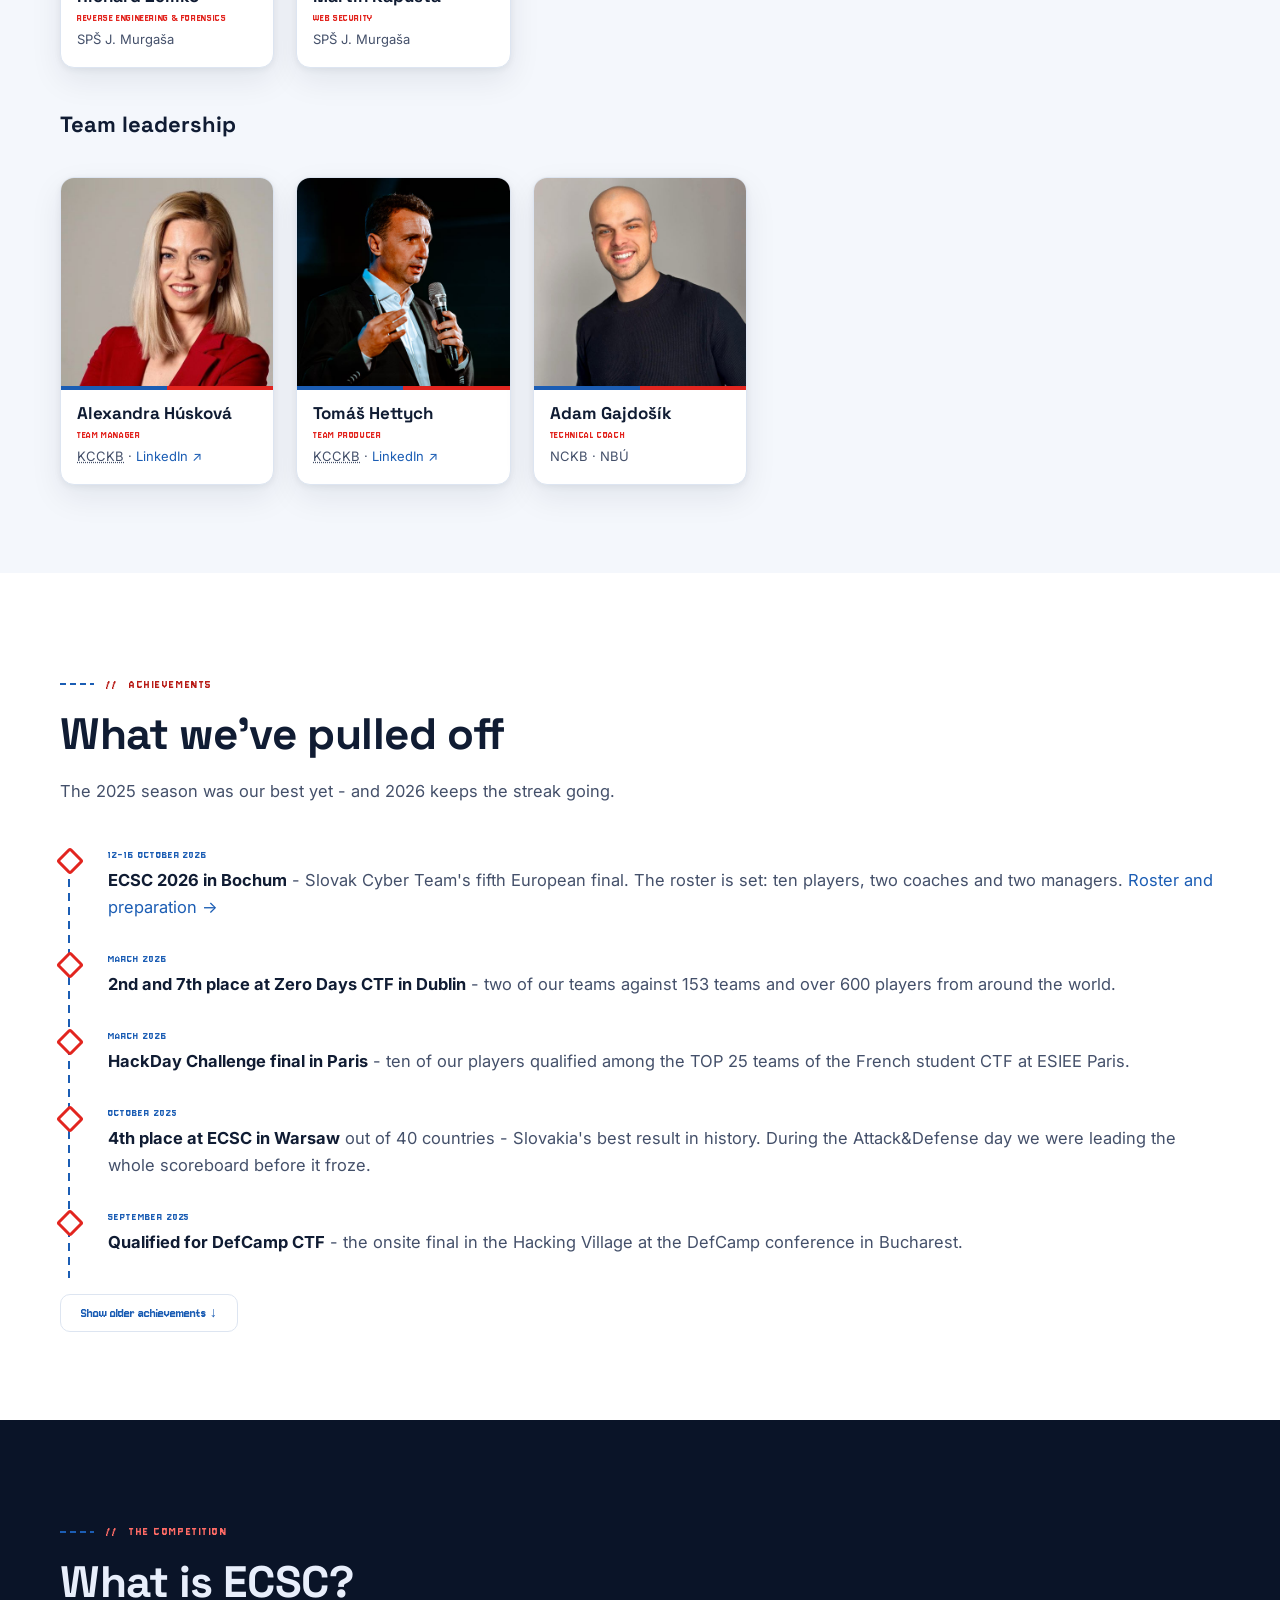
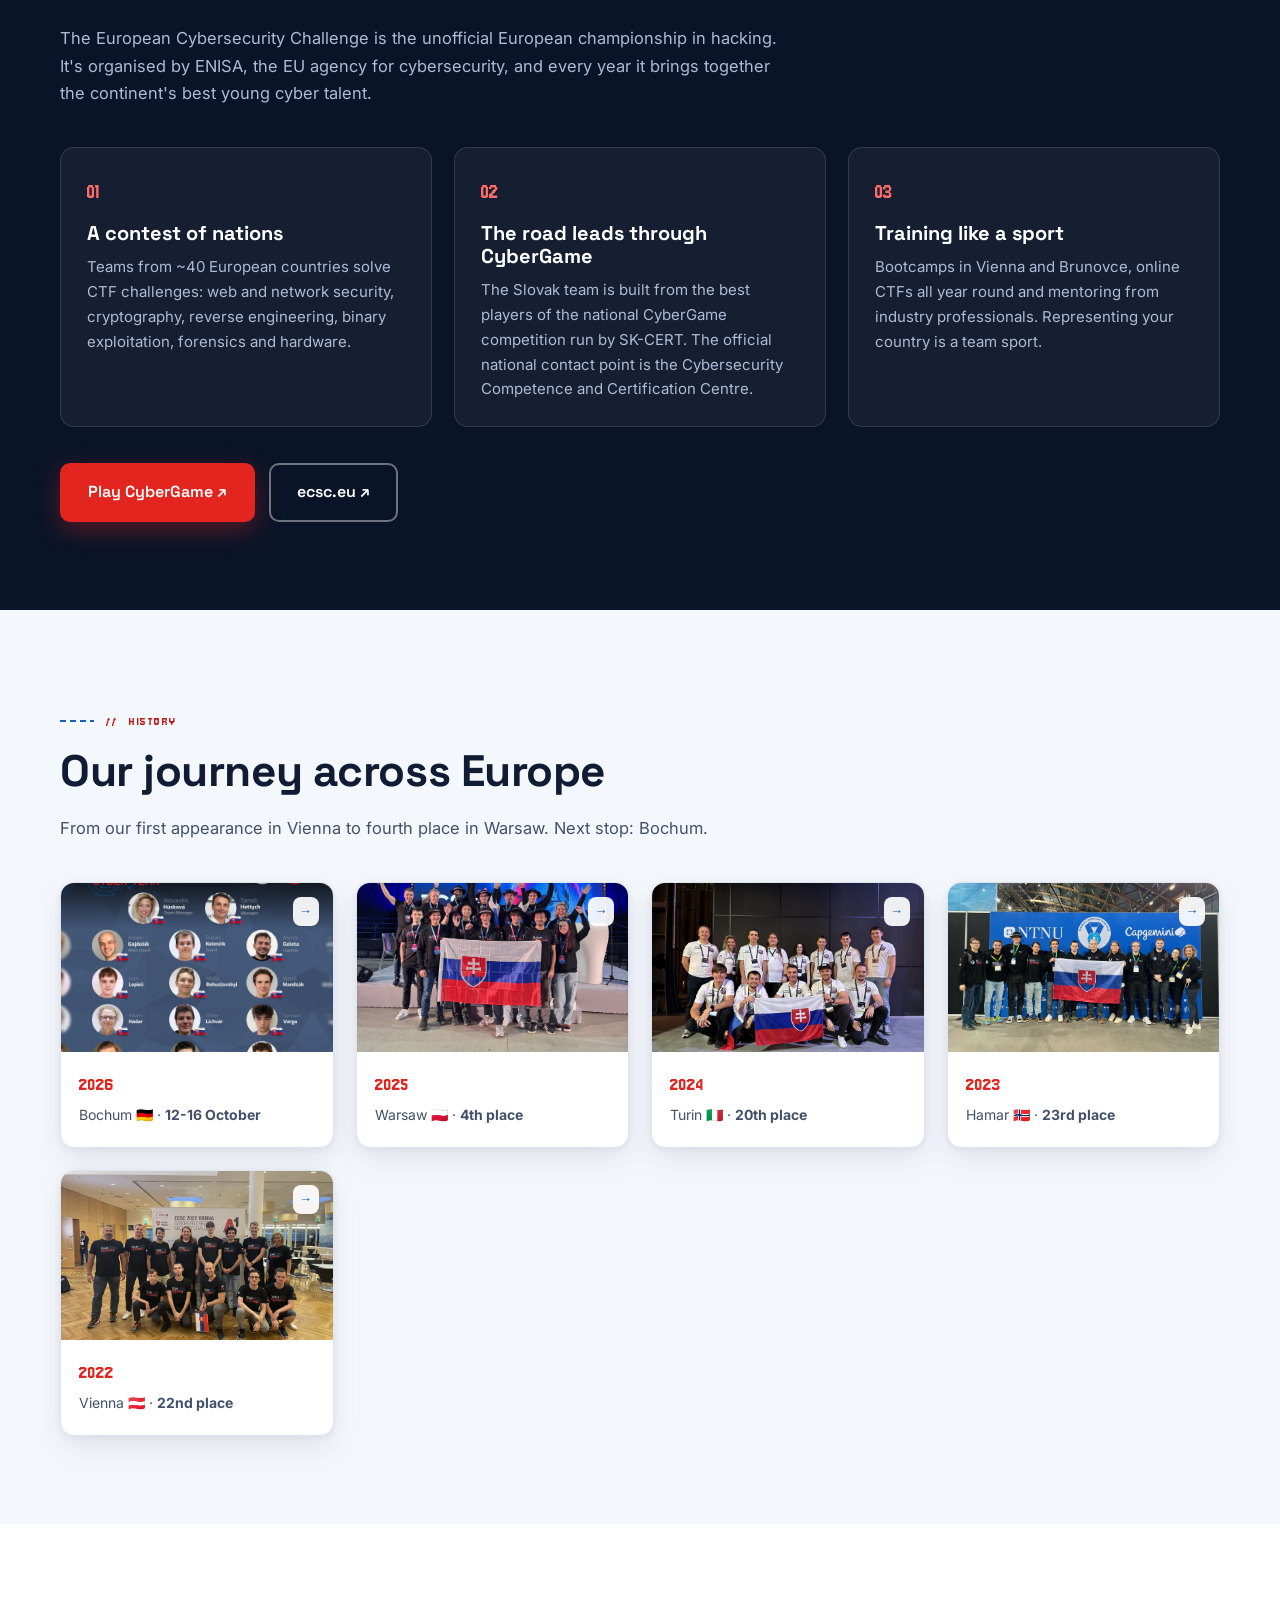
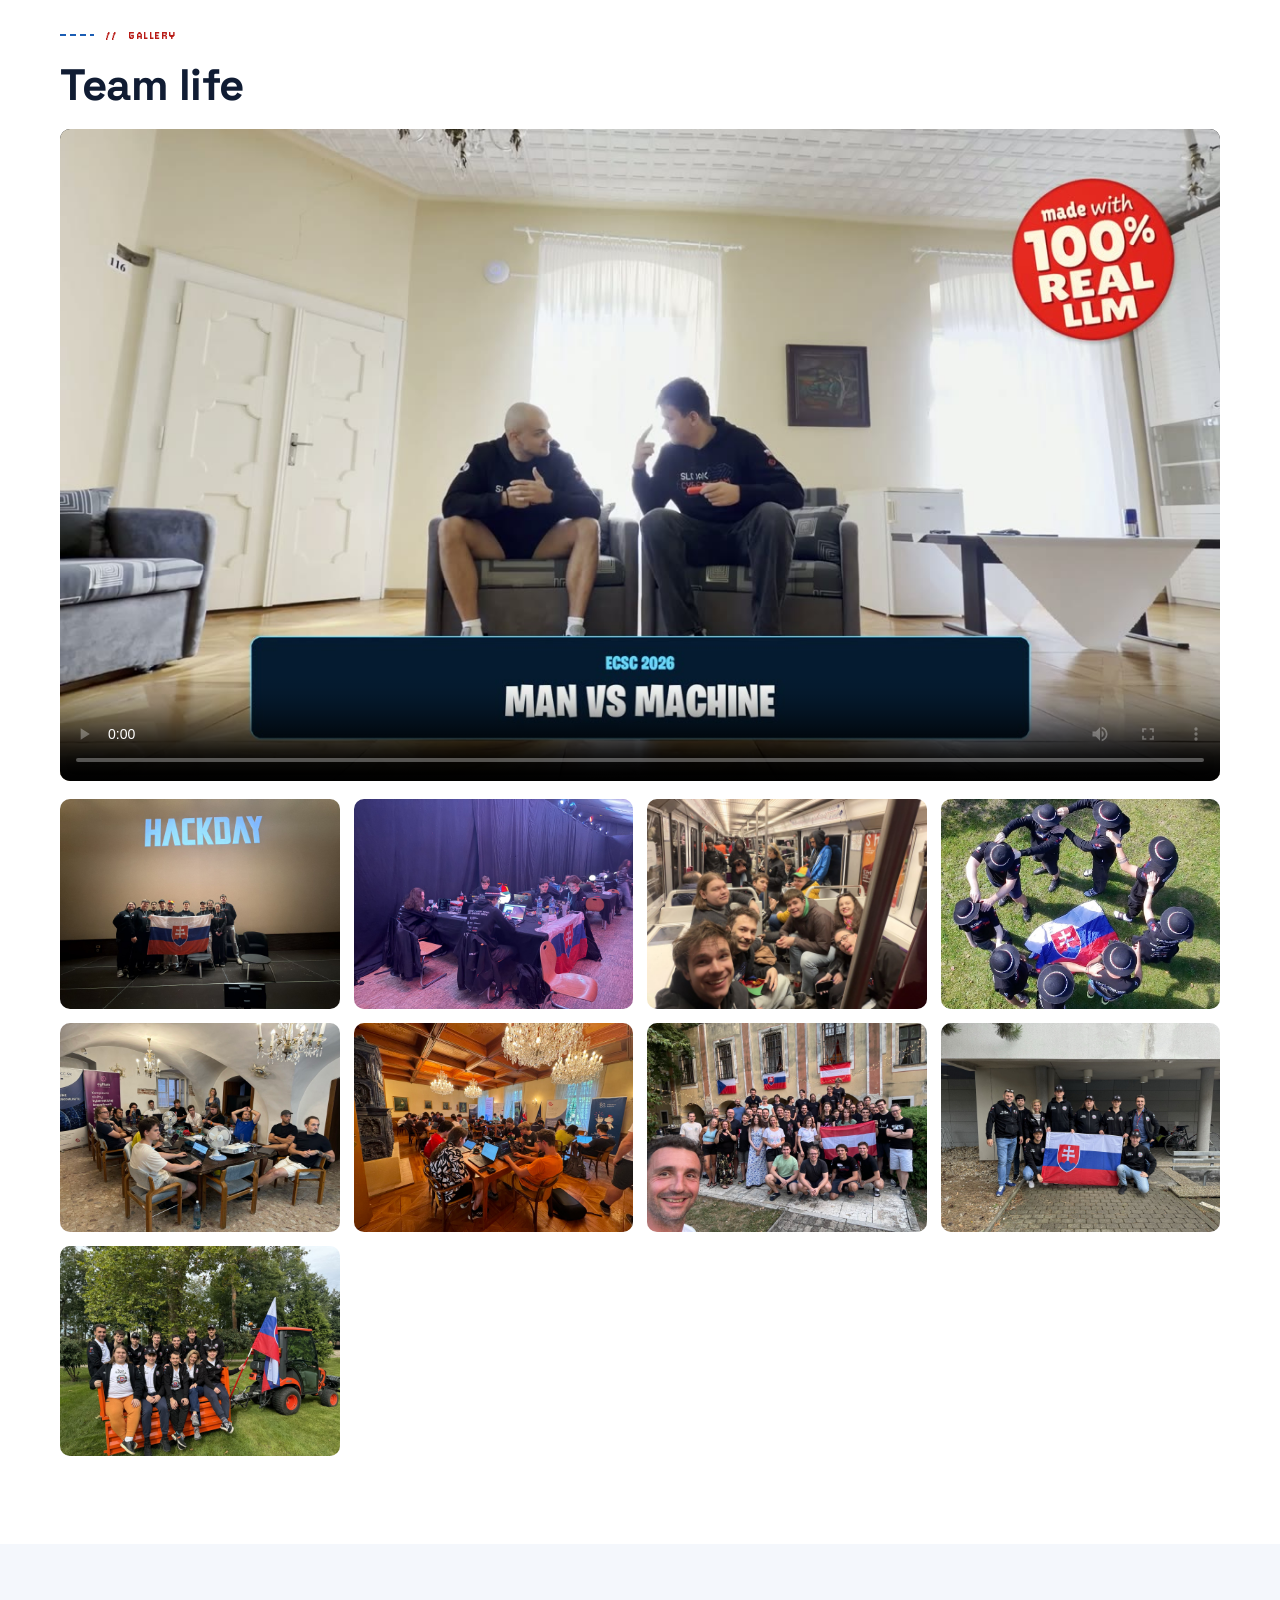
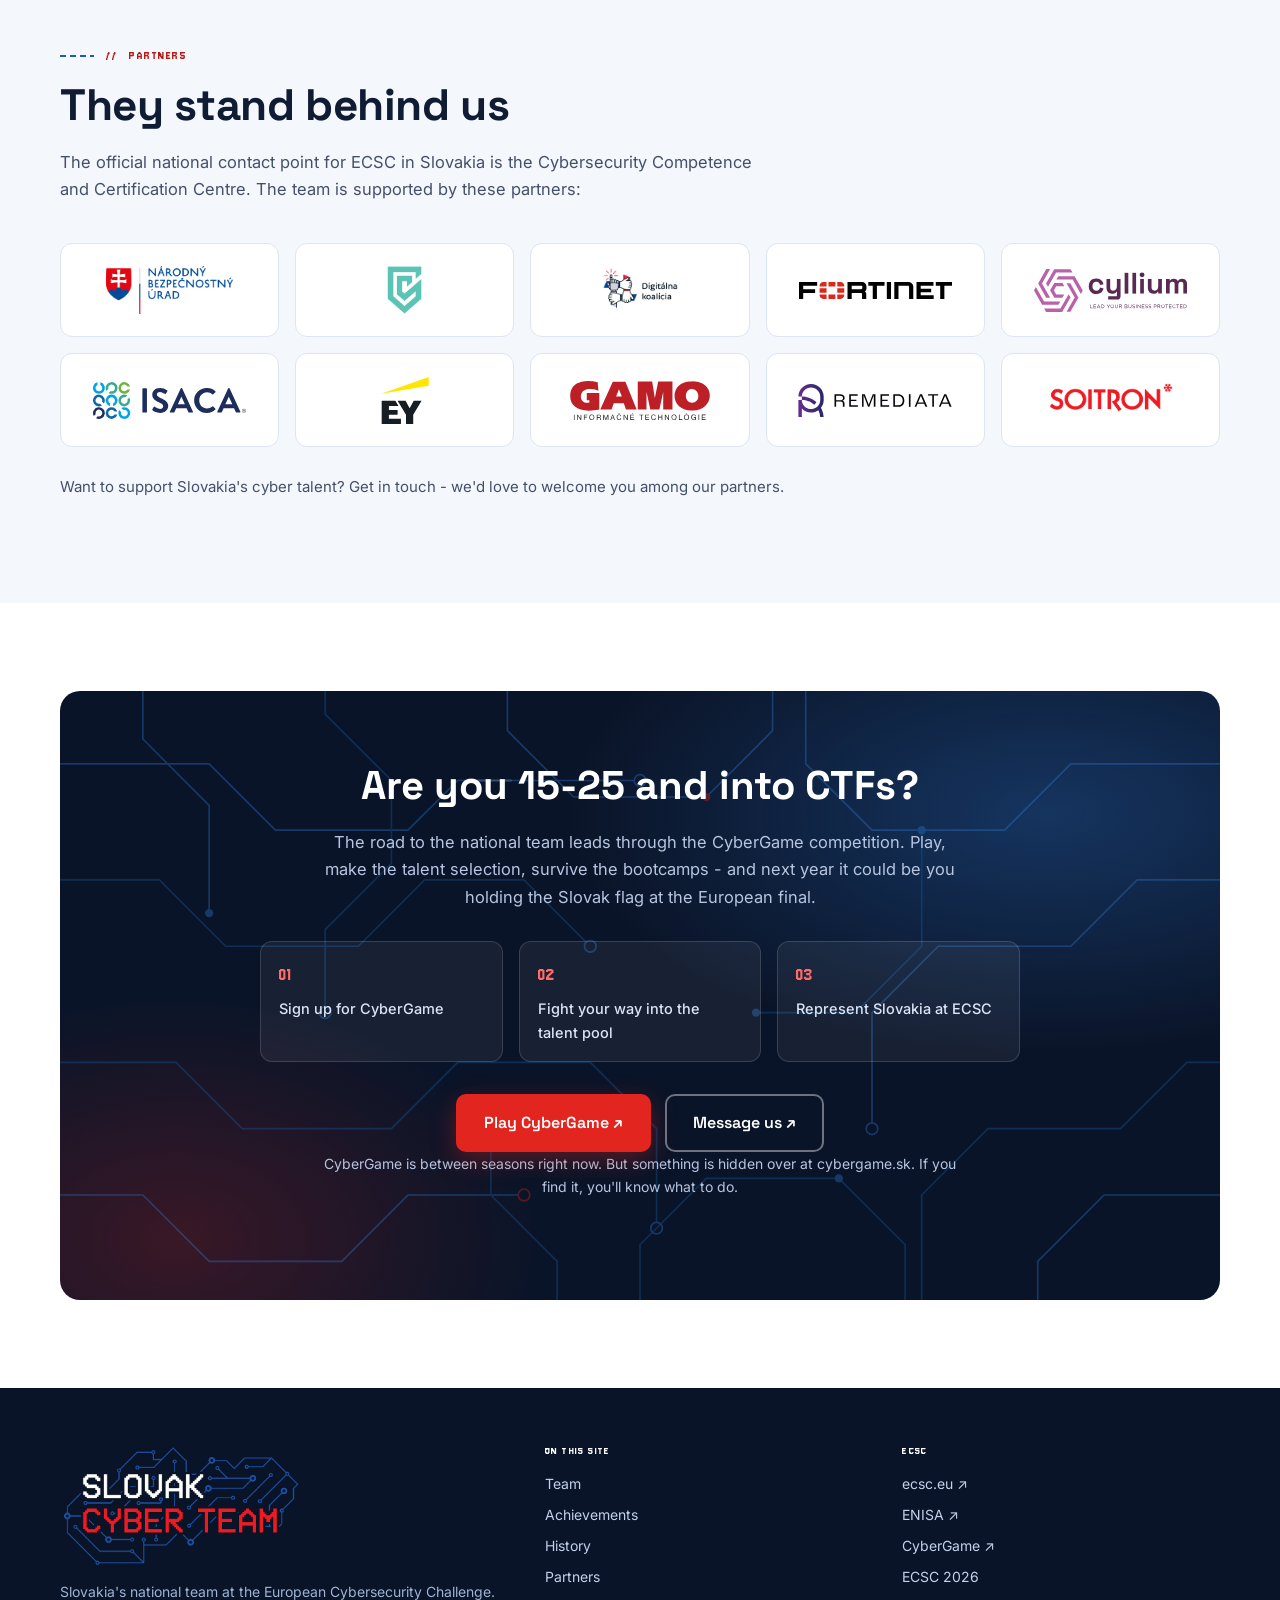
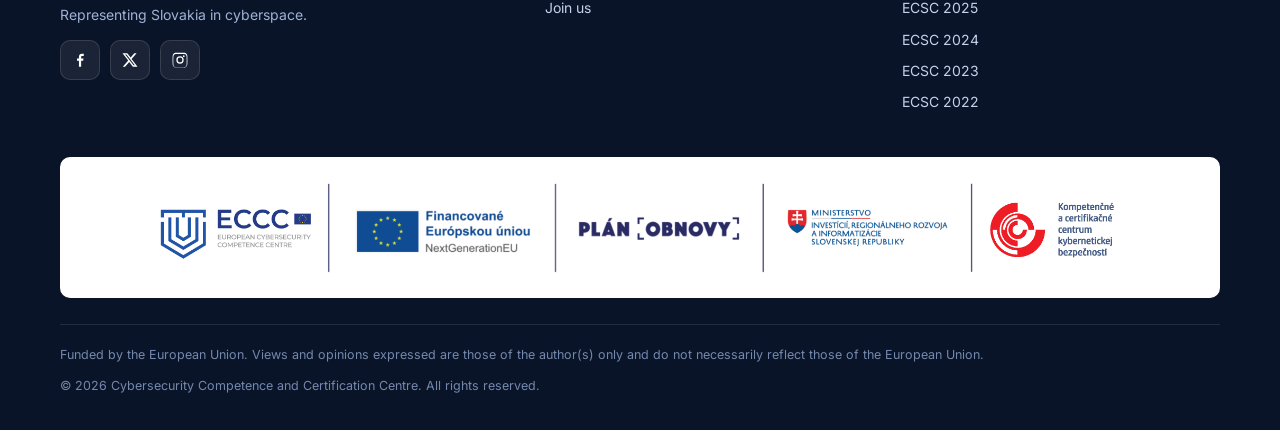
==== commit b82139a9: "Add the ECSC 2026 Bochum page and link it from the site ECSC 2026 runs from 12 to 16 October 2026 in" ====
--- a/index.html
+++ b/index.html
@@ -64,7 +64,11 @@
       </div>
       <div class="hero__deck" id="hero-deck" tabindex="0" role="group" aria-roledescription="galéria" aria-label="Fotogaléria tímu - prejdi myšou alebo potiahni prstom" data-i18n-aria="aria.deck">
         <figure class="deck-card">
-          <img src="assets/img/sk_tim_2025_hires.jpg" alt="Slovak Cyber Team so slovenskou vlajkou na ECSC 2025 vo Varšave" data-i18n-alt="alt.heroPhoto" width="1400" height="1192">
+          <img src="assets/img/ecsc2026_zostava_wide.jpg" alt="Oficiálna zostava Slovak Cyber Team na ECSC 2026 v Bochume" data-i18n-alt="alt.deck0" width="1268" height="1080">
+          <figcaption data-i18n="deck.0">ECSC 2026 · Bochum 🇩🇪 · 12. - 16. 10.</figcaption>
+        </figure>
+        <figure class="deck-card">
+          <img src="assets/img/sk_tim_2025_hires.jpg" alt="Slovak Cyber Team so slovenskou vlajkou na ECSC 2025 vo Varšave" data-i18n-alt="alt.heroPhoto" width="1400" height="1192" loading="lazy">
           <figcaption data-i18n="deck.1">ECSC 2025 · Varšava 🇵🇱</figcaption>
         </figure>
         <figure class="deck-card">
@@ -320,6 +324,10 @@
       <h2 class="section-title" data-i18n="ach.title">Čo sa nám podarilo</h2>
       <p class="section-lead" data-i18n="ach.lead">Sezóna 2025 bola zatiaľ naša najlepšia - a v roku 2026 pokračujeme.</p>
       <ul class="timeline">
+        <li class="reveal">
+          <time data-i18n="ach.00.date">12. - 16. október 2026</time>
+          <p data-i18n="ach.00.text"><b>ECSC 2026 v Bochume</b> - piate európske finále Slovak Cyber Teamu. Zostava je známa: desať hráčov, dvaja tréneri a dvaja manažéri. <a href="ecsc-2026.html">Zostava a príprava →</a></p>
+        </li>
         <li class="reveal">
           <time data-i18n="ach.0a.date">Marec 2026</time>
           <p data-i18n="ach.0a.text"><b>2. a 7. miesto na Zero Days CTF v Dubline</b> - dva naše tímy v konkurencii 153 tímov a vyše 600 hráčov z celého sveta.</p>
@@ -391,8 +399,16 @@
     <div class="container">
       <p class="kicker">// <span data-i18n="hist.kicker">história</span></p>
       <h2 class="section-title" data-i18n="hist.title">Naša cesta Európou</h2>
-      <p class="section-lead" data-i18n="hist.lead">Od prvej účasti vo Viedni po štvrté miesto vo Varšave.</p>
+      <p class="section-lead" data-i18n="hist.lead">Od prvej účasti vo Viedni po štvrté miesto vo Varšave. Ďalšia zastávka: Bochum.</p>
       <div class="years-grid">
+        <a class="year-card reveal" href="ecsc-2026.html">
+          <div class="year-card__img"><img src="assets/img/ecsc2026_zostava_wide.jpg" alt="Oficiálna zostava Slovak Cyber Team na ECSC 2026 v Bochume" data-i18n-alt="alt.y2026" loading="lazy"></div>
+          <span class="year-card__arrow">→</span>
+          <div class="year-card__body">
+            <span class="year-card__year">2026</span>
+            <span class="year-card__meta" data-i18n="hist.2026">Bochum 🇩🇪 · <b>12. - 16. októbra</b></span>
+          </div>
+        </a>
         <a class="year-card reveal" href="ecsc-2025.html">
           <div class="year-card__img"><img src="assets/img/sk_tim_2025_hires.jpg" alt="Team Slovakia na ECSC 2025 vo Varšave" data-i18n-alt="alt.y2025" loading="lazy"></div>
           <span class="year-card__arrow">→</span>
@@ -535,6 +551,7 @@
           <li><a href="https://ecsc.eu/" target="_blank" rel="noopener">ecsc.eu ↗</a></li>
           <li><a href="https://www.enisa.europa.eu/" target="_blank" rel="noopener">ENISA ↗</a></li>
           <li><a href="https://cybergame.sk/" target="_blank" rel="noopener">CyberGame ↗</a></li>
+          <li><a href="ecsc-2026.html">ECSC 2026</a></li>
           <li><a href="ecsc-2025.html">ECSC 2025</a></li>
           <li><a href="ecsc-2024.html">ECSC 2024</a></li>
           <li><a href="ecsc-2023.html">ECSC 2023</a></li>
@@ -588,6 +605,8 @@
   "hero.cta1": "I want in",
   "hero.cta2": "Meet the team",
   "aria.deck": "Team photo gallery - move your mouse over it or swipe",
+  "deck.0": "ECSC 2026 · Bochum 🇩🇪 · 12-16 Oct",
+  "alt.deck0": "Official Slovak Cyber Team roster for ECSC 2026 in Bochum",
   "deck.1": "ECSC 2025 · Warsaw 🇵🇱",
   "deck.2": "The 2025 team from above 🚁",
   "deck.3": "ECSC 2024 · Turin 🇮🇹",
@@ -644,6 +663,8 @@
   "ach.kicker": "achievements",
   "ach.title": "What we've pulled off",
   "ach.lead": "The 2025 season was our best yet - and 2026 keeps the streak going.",
+  "ach.00.date": "12-16 October 2026",
+  "ach.00.text": "<b>ECSC 2026 in Bochum</b> - Slovak Cyber Team's fifth European final. The roster is set: ten players, two coaches and two managers. <a href=\"ecsc-2026.html\">Roster and preparation →</a>",
   "ach.0a.date": "March 2026",
   "ach.0a.text": "<b>2nd and 7th place at Zero Days CTF in Dublin</b> - two of our teams against 153 teams and over 600 players from around the world.",
   "ach.0b.date": "March 2026",
@@ -672,7 +693,9 @@
   "ecsc.cta1": "Play CyberGame ↗",
   "hist.kicker": "history",
   "hist.title": "Our journey across Europe",
-  "hist.lead": "From our first appearance in Vienna to fourth place in Warsaw.",
+  "hist.lead": "From our first appearance in Vienna to fourth place in Warsaw. Next stop: Bochum.",
+  "alt.y2026": "Official Slovak Cyber Team roster for ECSC 2026 in Bochum",
+  "hist.2026": "Bochum 🇩🇪 · <b>12-16 October</b>",
   "hist.2022": "Vienna 🇦🇹 · <b>22nd place</b>",
   "hist.2023": "Hamar 🇳🇴 · <b>23rd place</b>",
   "hist.2024": "Turin 🇮🇹 · <b>20th place</b>",
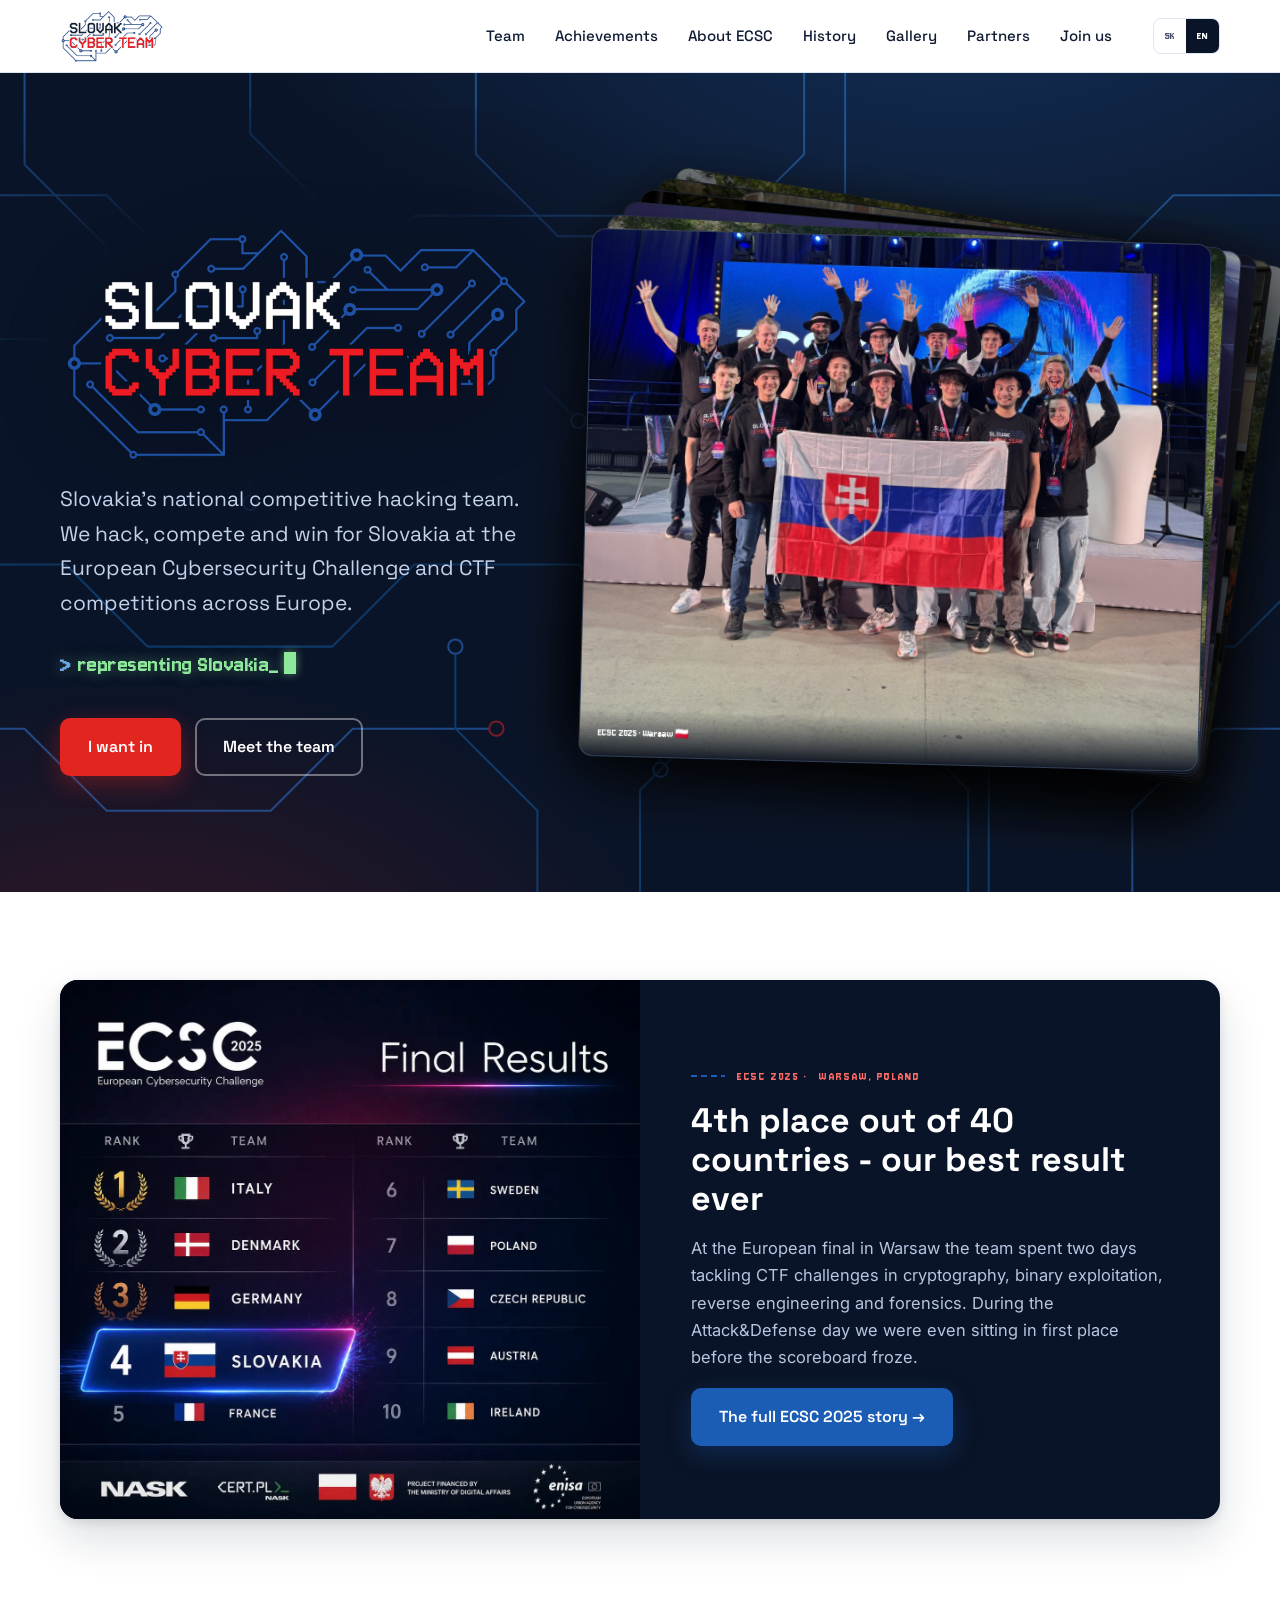
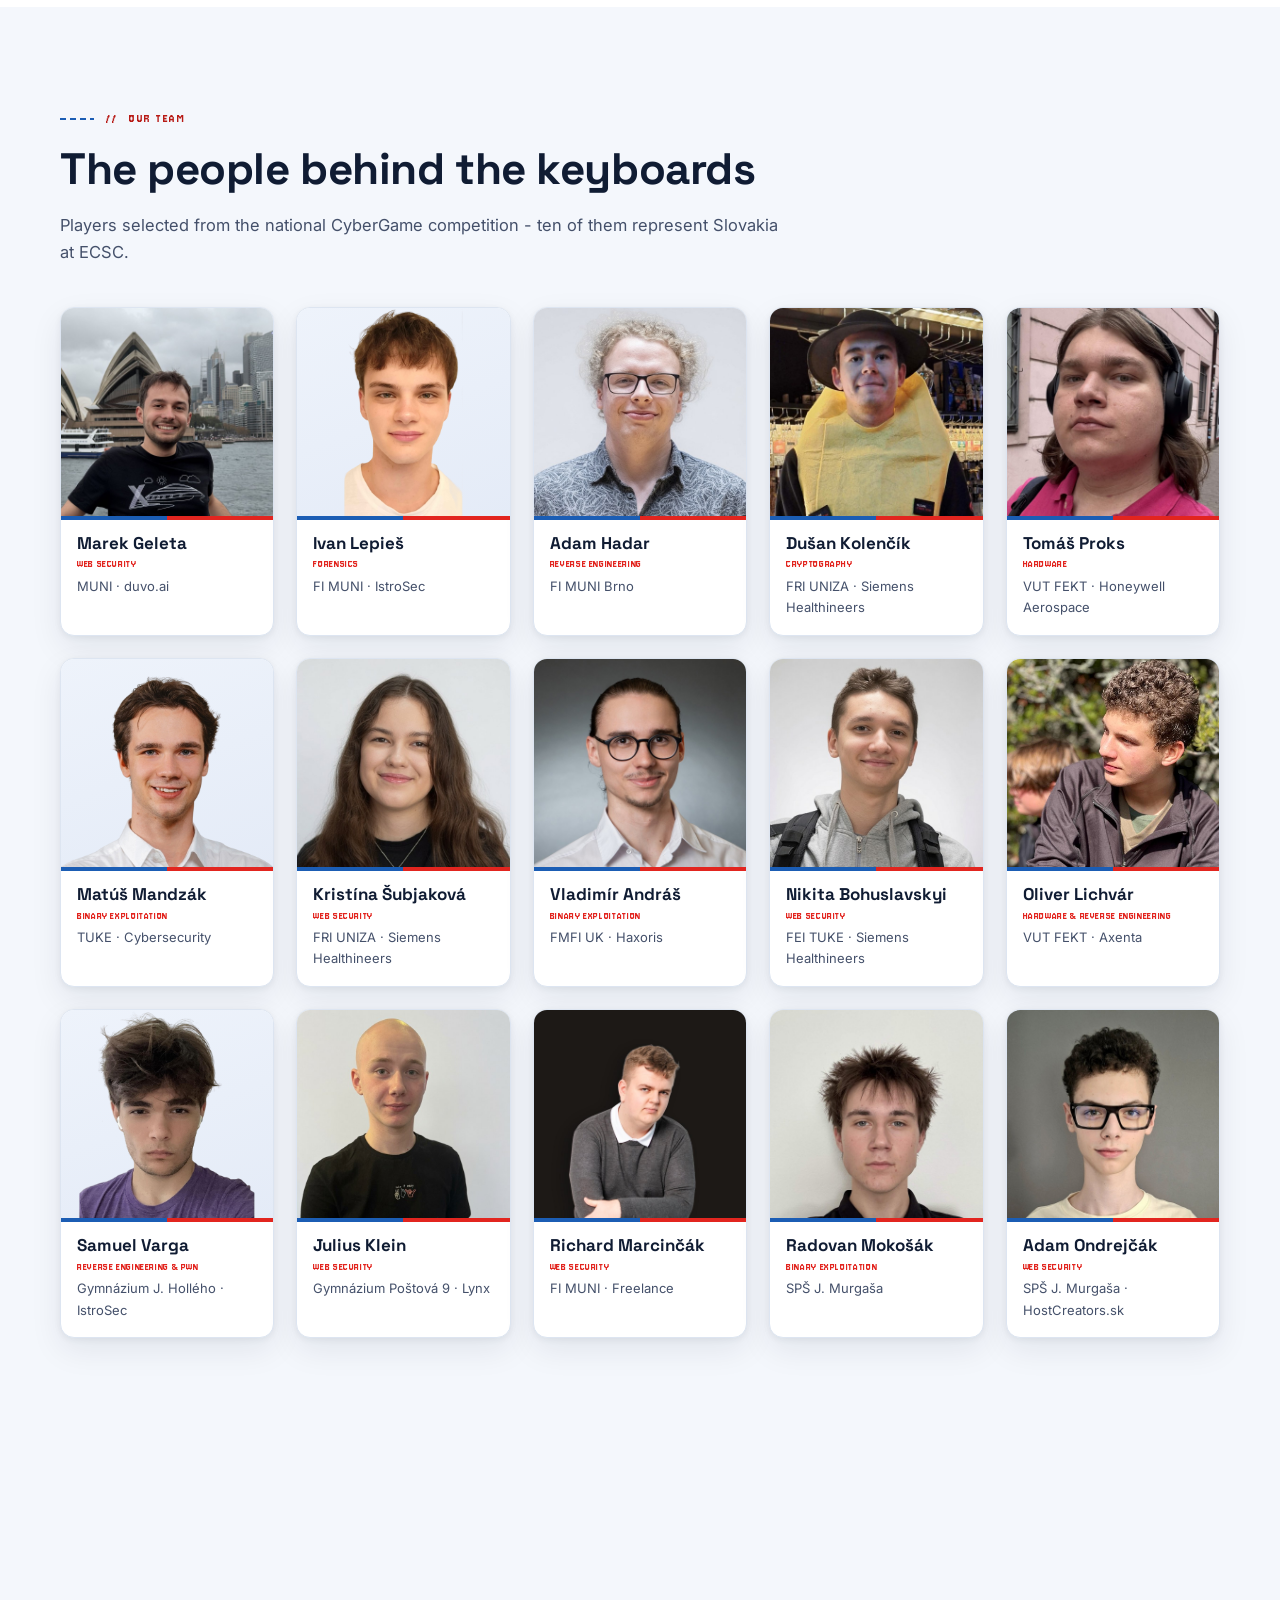
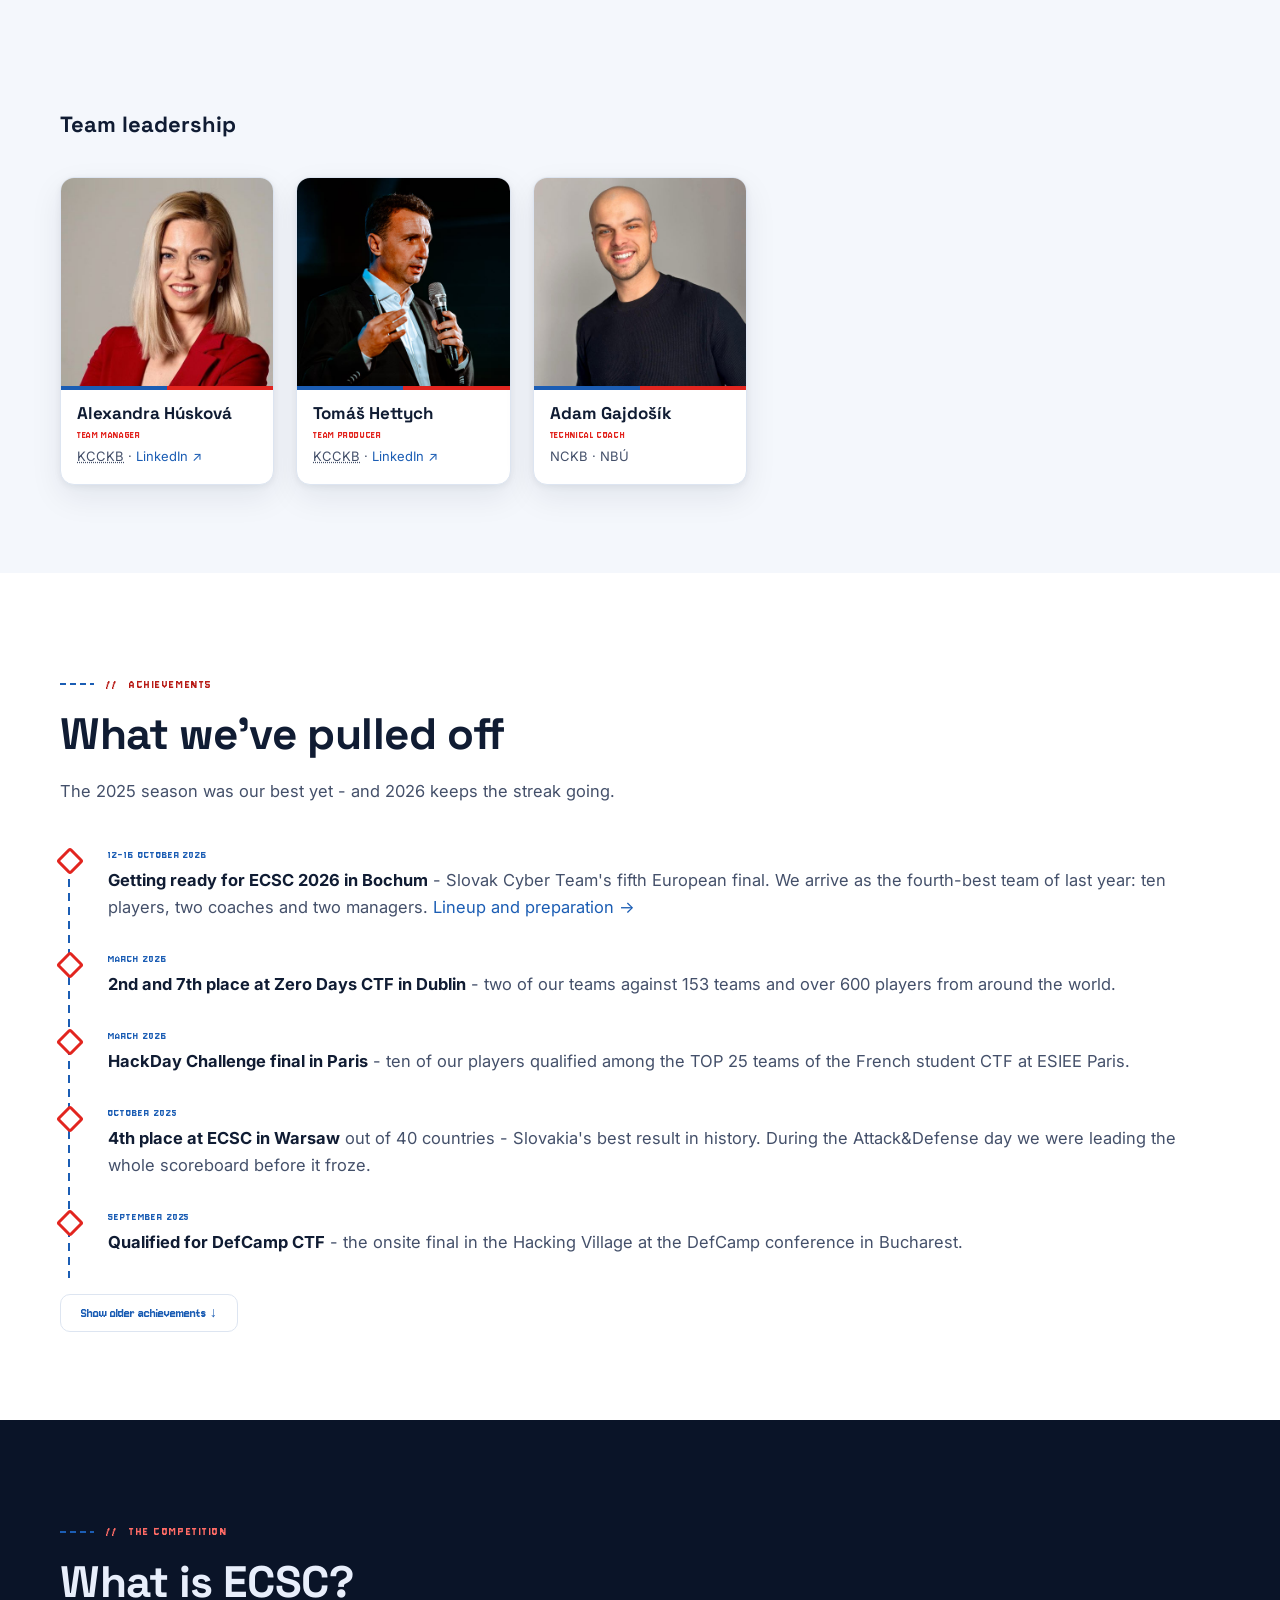
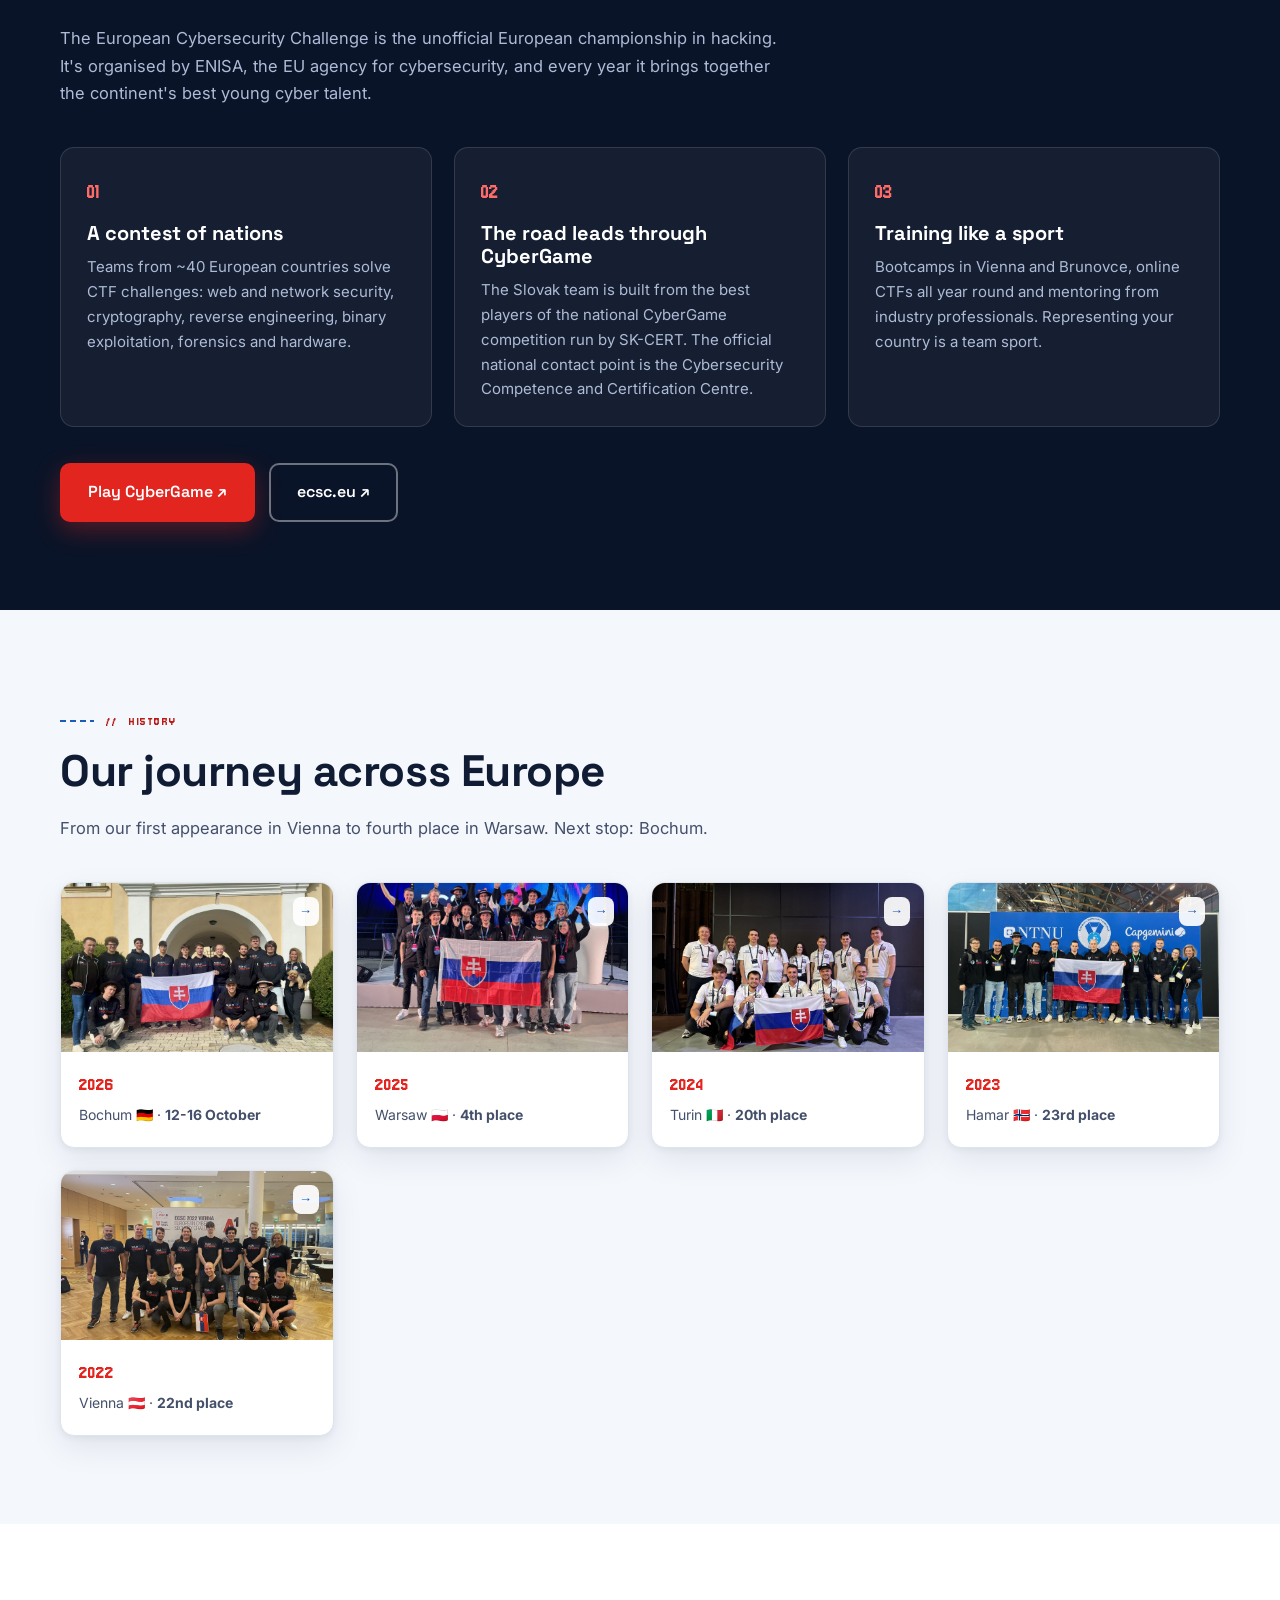
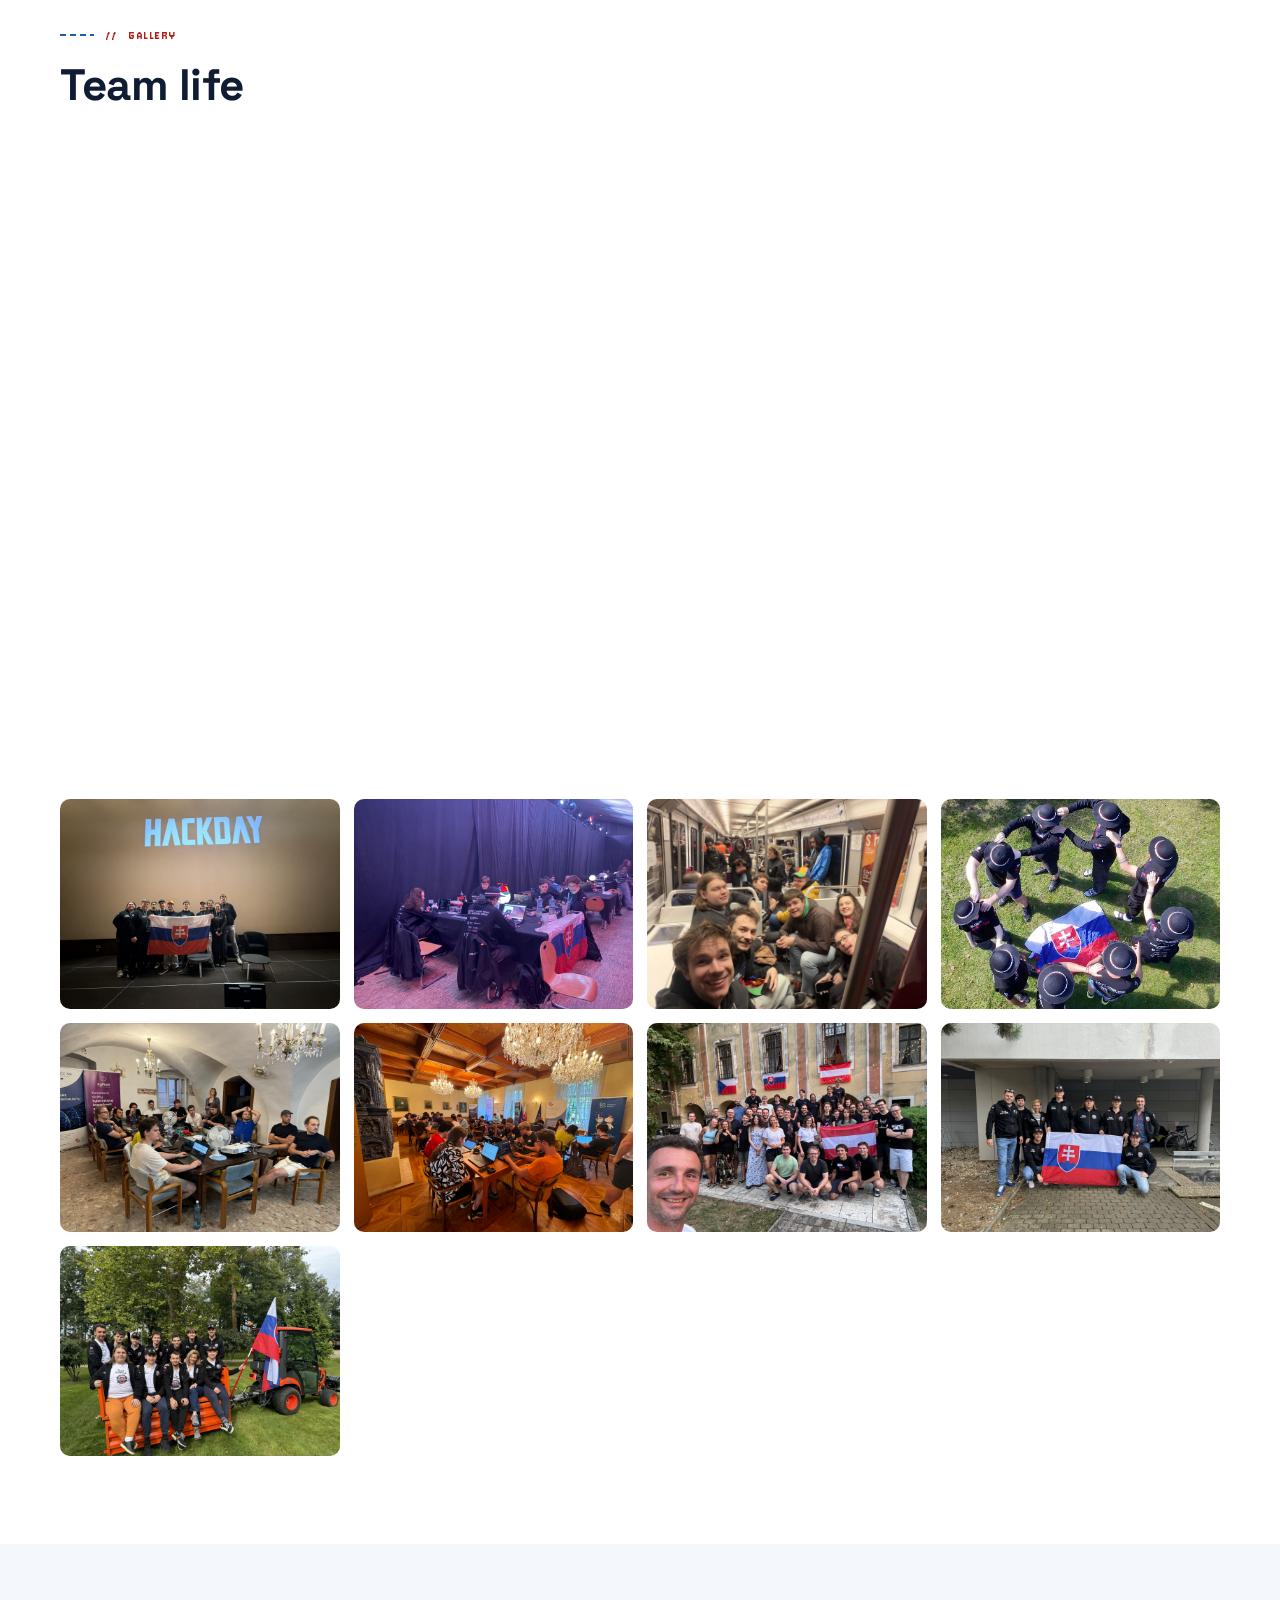
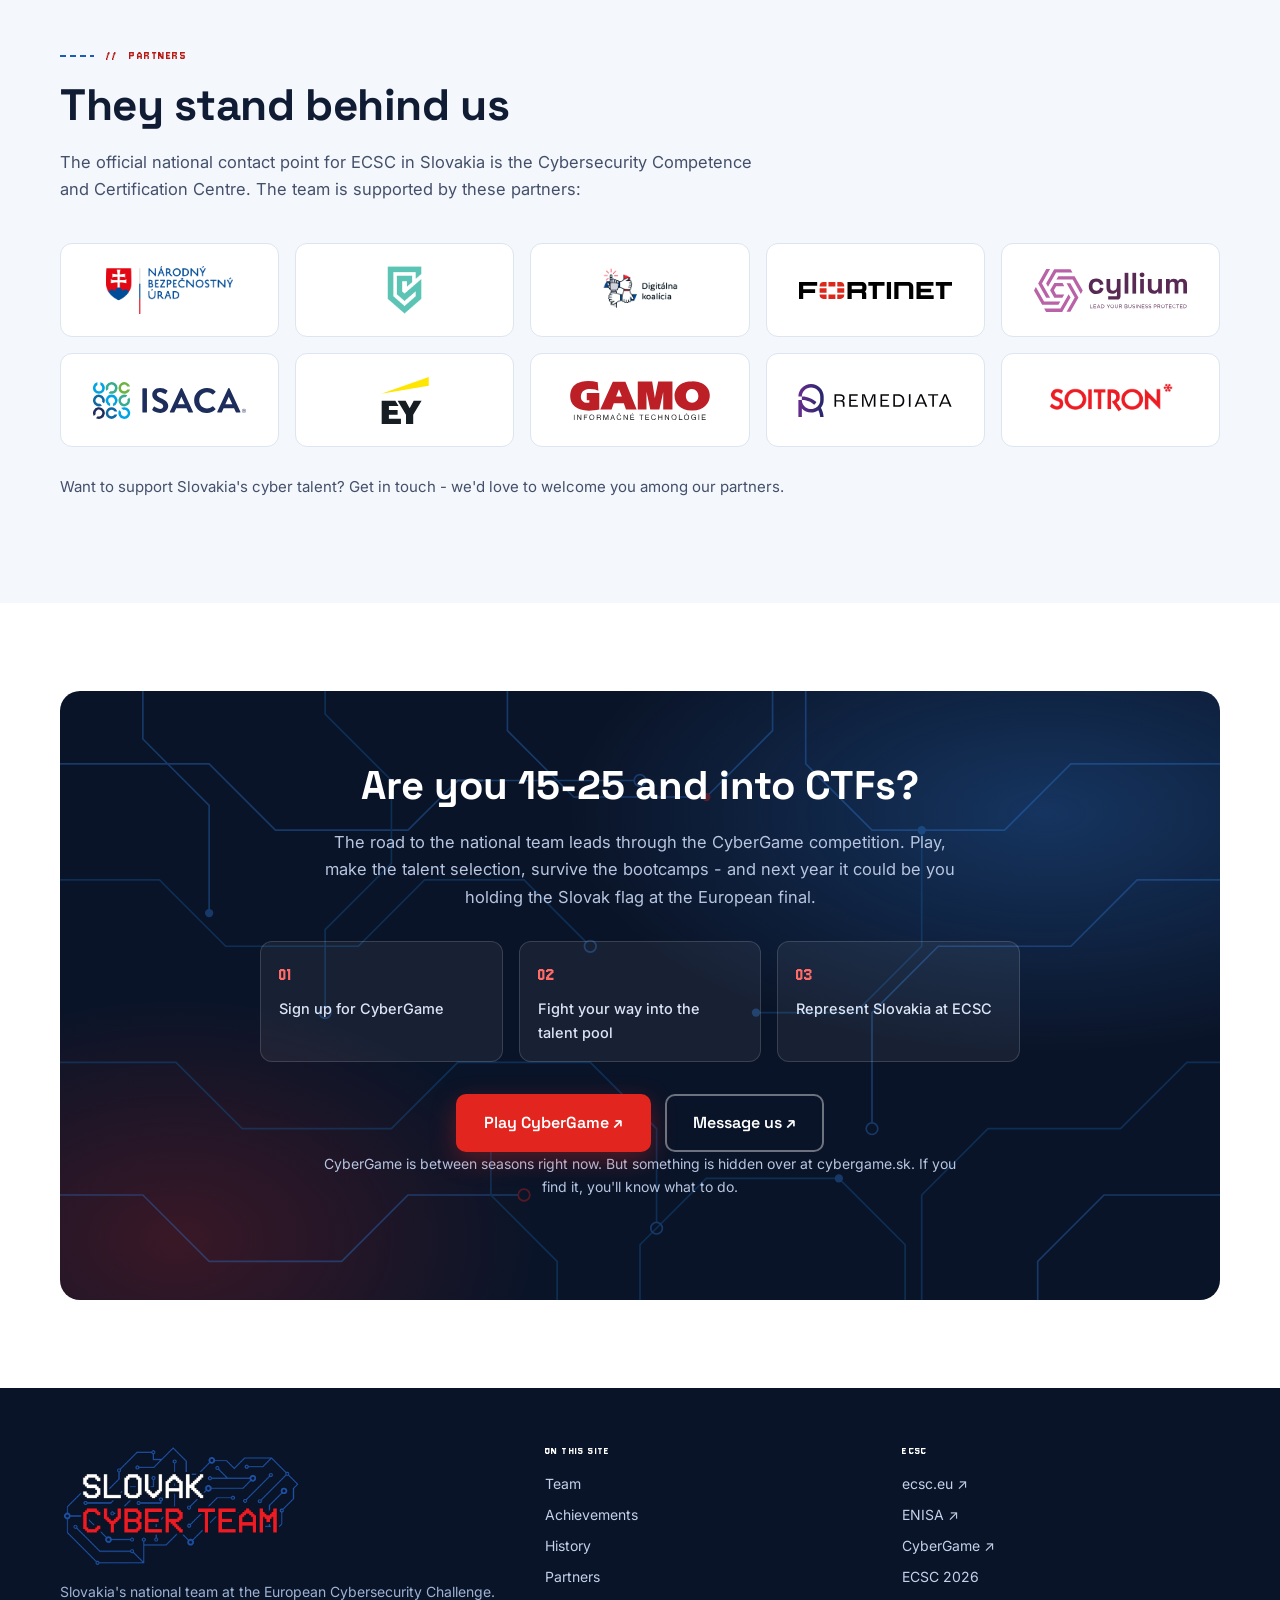
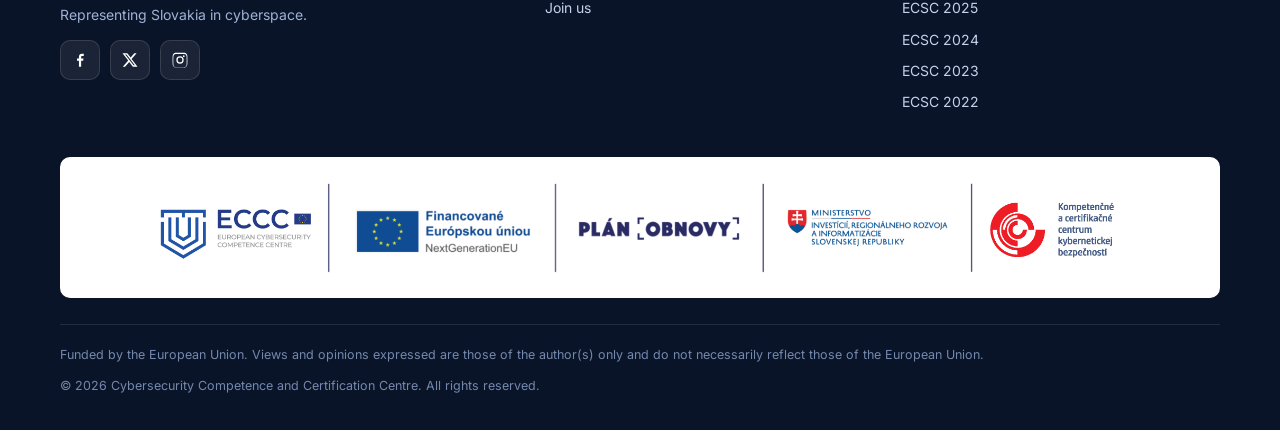
==== commit 4adfb700: "Apply ECSC 2026 feedback: lineup wording, coaches, candid photos Rework the ECSC 2026 content after " ====
--- a/index.html
+++ b/index.html
@@ -64,11 +64,7 @@
       </div>
       <div class="hero__deck" id="hero-deck" tabindex="0" role="group" aria-roledescription="galéria" aria-label="Fotogaléria tímu - prejdi myšou alebo potiahni prstom" data-i18n-aria="aria.deck">
         <figure class="deck-card">
-          <img src="assets/img/ecsc2026_zostava_wide.jpg" alt="Oficiálna zostava Slovak Cyber Team na ECSC 2026 v Bochume" data-i18n-alt="alt.deck0" width="1268" height="1080">
-          <figcaption data-i18n="deck.0">ECSC 2026 · Bochum 🇩🇪 · 12. - 16. 10.</figcaption>
-        </figure>
-        <figure class="deck-card">
-          <img src="assets/img/sk_tim_2025_hires.jpg" alt="Slovak Cyber Team so slovenskou vlajkou na ECSC 2025 vo Varšave" data-i18n-alt="alt.heroPhoto" width="1400" height="1192" loading="lazy">
+          <img src="assets/img/sk_tim_2025_hires.jpg" alt="Slovak Cyber Team so slovenskou vlajkou na ECSC 2025 vo Varšave" data-i18n-alt="alt.heroPhoto" width="1400" height="1192">
           <figcaption data-i18n="deck.1">ECSC 2025 · Varšava 🇵🇱</figcaption>
         </figure>
         <figure class="deck-card">
@@ -326,7 +322,7 @@
       <ul class="timeline">
         <li class="reveal">
           <time data-i18n="ach.00.date">12. - 16. október 2026</time>
-          <p data-i18n="ach.00.text"><b>ECSC 2026 v Bochume</b> - piate európske finále Slovak Cyber Teamu. Zostava je známa: desať hráčov, dvaja tréneri a dvaja manažéri. <a href="ecsc-2026.html">Zostava a príprava →</a></p>
+          <p data-i18n="ach.00.text"><b>Pripravujeme sa na ECSC 2026 v Bochume</b> - piate európske finále Slovak Cyber Teamu. Nastupujeme ako štvrtý najlepší tím minulého ročníka: desať hráčov, dvaja coachi a dvaja manažéri. <a href="ecsc-2026.html">Zostava a príprava →</a></p>
         </li>
         <li class="reveal">
           <time data-i18n="ach.0a.date">Marec 2026</time>
@@ -402,7 +398,7 @@
       <p class="section-lead" data-i18n="hist.lead">Od prvej účasti vo Viedni po štvrté miesto vo Varšave. Ďalšia zastávka: Bochum.</p>
       <div class="years-grid">
         <a class="year-card reveal" href="ecsc-2026.html">
-          <div class="year-card__img"><img src="assets/img/ecsc2026_zostava_wide.jpg" alt="Oficiálna zostava Slovak Cyber Team na ECSC 2026 v Bochume" data-i18n-alt="alt.y2026" loading="lazy"></div>
+          <div class="year-card__img"><img src="assets/img/ecsc2026_tim_vlajka.jpg" alt="Slovak Cyber Team so slovenskou vlajkou pred ECSC 2026 v Bochume" data-i18n-alt="alt.y2026" loading="lazy"></div>
           <span class="year-card__arrow">→</span>
           <div class="year-card__body">
             <span class="year-card__year">2026</span>
@@ -605,8 +601,6 @@
   "hero.cta1": "I want in",
   "hero.cta2": "Meet the team",
   "aria.deck": "Team photo gallery - move your mouse over it or swipe",
-  "deck.0": "ECSC 2026 · Bochum 🇩🇪 · 12-16 Oct",
-  "alt.deck0": "Official Slovak Cyber Team roster for ECSC 2026 in Bochum",
   "deck.1": "ECSC 2025 · Warsaw 🇵🇱",
   "deck.2": "The 2025 team from above 🚁",
   "deck.3": "ECSC 2024 · Turin 🇮🇹",
@@ -664,7 +658,7 @@
   "ach.title": "What we've pulled off",
   "ach.lead": "The 2025 season was our best yet - and 2026 keeps the streak going.",
   "ach.00.date": "12-16 October 2026",
-  "ach.00.text": "<b>ECSC 2026 in Bochum</b> - Slovak Cyber Team's fifth European final. The roster is set: ten players, two coaches and two managers. <a href=\"ecsc-2026.html\">Roster and preparation →</a>",
+  "ach.00.text": "<b>Getting ready for ECSC 2026 in Bochum</b> - Slovak Cyber Team's fifth European final. We arrive as the fourth-best team of last year: ten players, two coaches and two managers. <a href=\"ecsc-2026.html\">Lineup and preparation →</a>",
   "ach.0a.date": "March 2026",
   "ach.0a.text": "<b>2nd and 7th place at Zero Days CTF in Dublin</b> - two of our teams against 153 teams and over 600 players from around the world.",
   "ach.0b.date": "March 2026",
@@ -694,7 +688,7 @@
   "hist.kicker": "history",
   "hist.title": "Our journey across Europe",
   "hist.lead": "From our first appearance in Vienna to fourth place in Warsaw. Next stop: Bochum.",
-  "alt.y2026": "Official Slovak Cyber Team roster for ECSC 2026 in Bochum",
+  "alt.y2026": "Slovak Cyber Team with the Slovak flag ahead of ECSC 2026 in Bochum",
   "hist.2026": "Bochum 🇩🇪 · <b>12-16 October</b>",
   "hist.2022": "Vienna 🇦🇹 · <b>22nd place</b>",
   "hist.2023": "Hamar 🇳🇴 · <b>23rd place</b>",
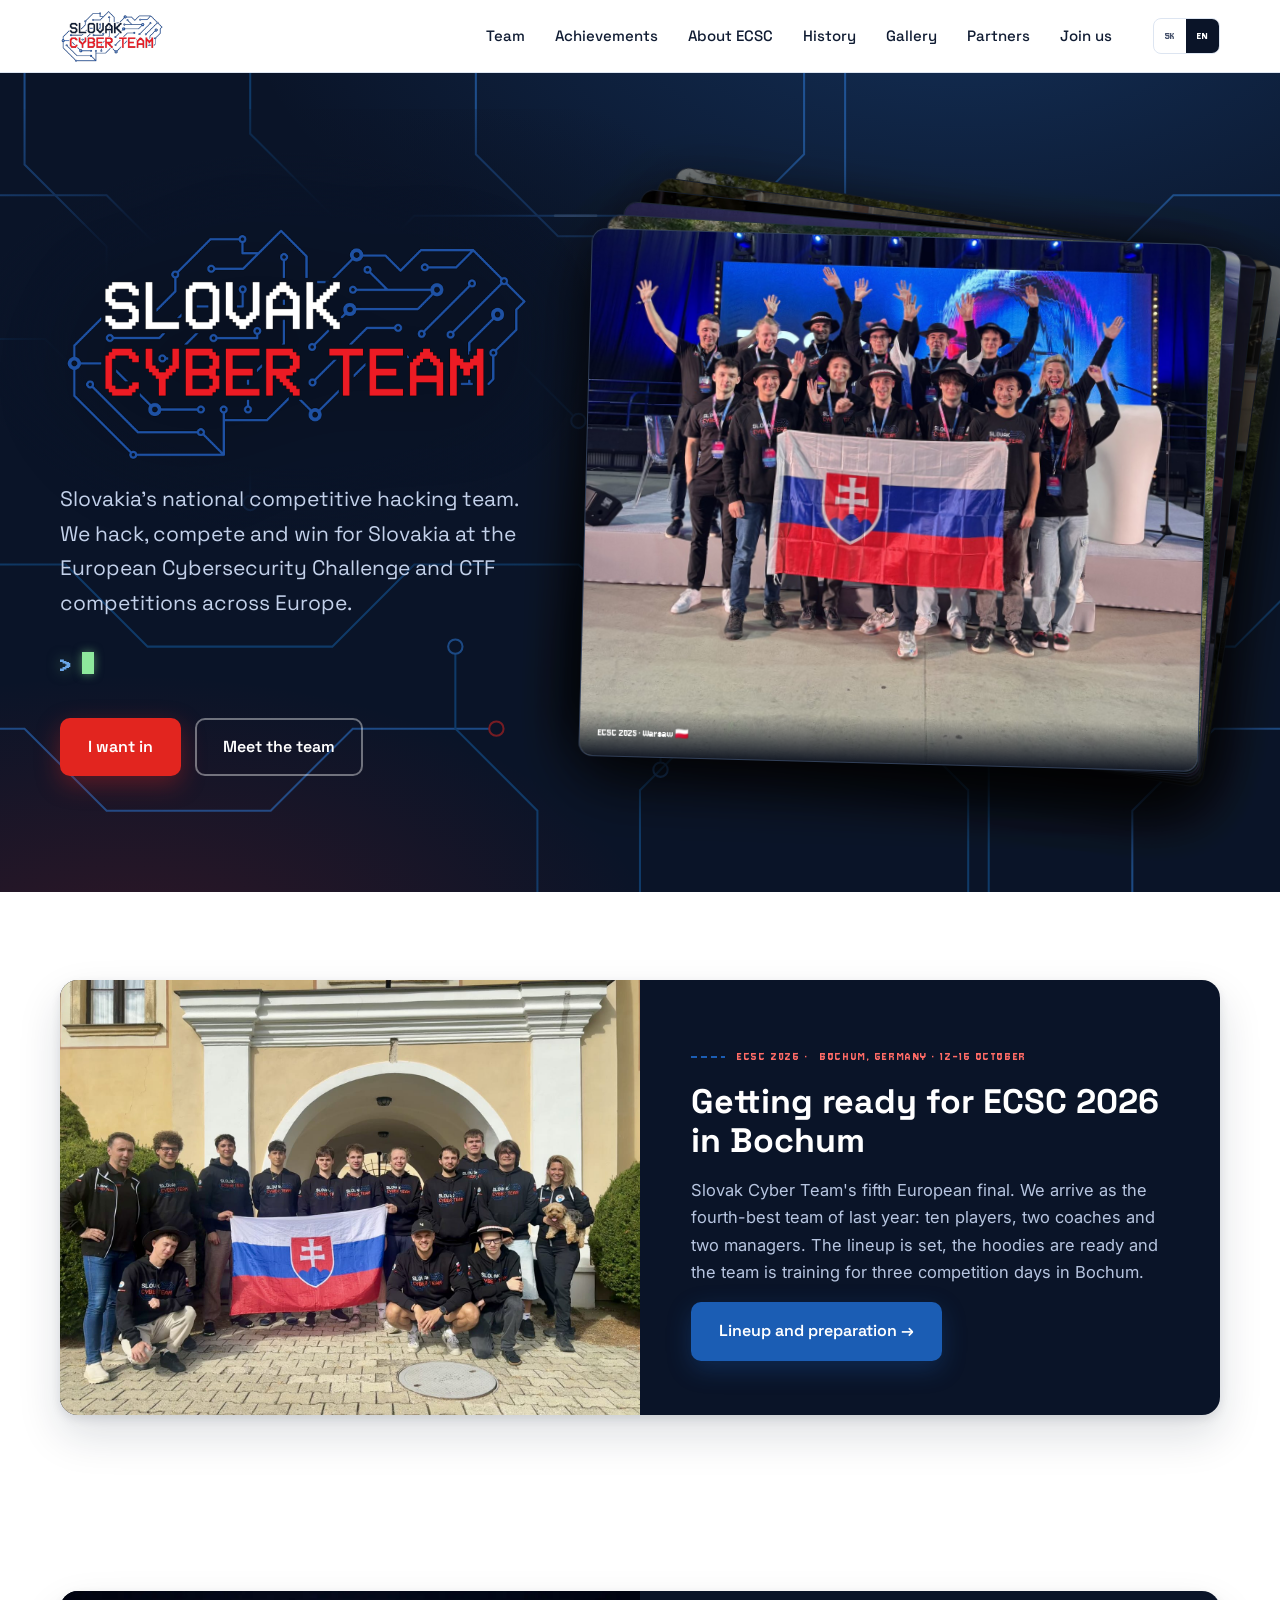
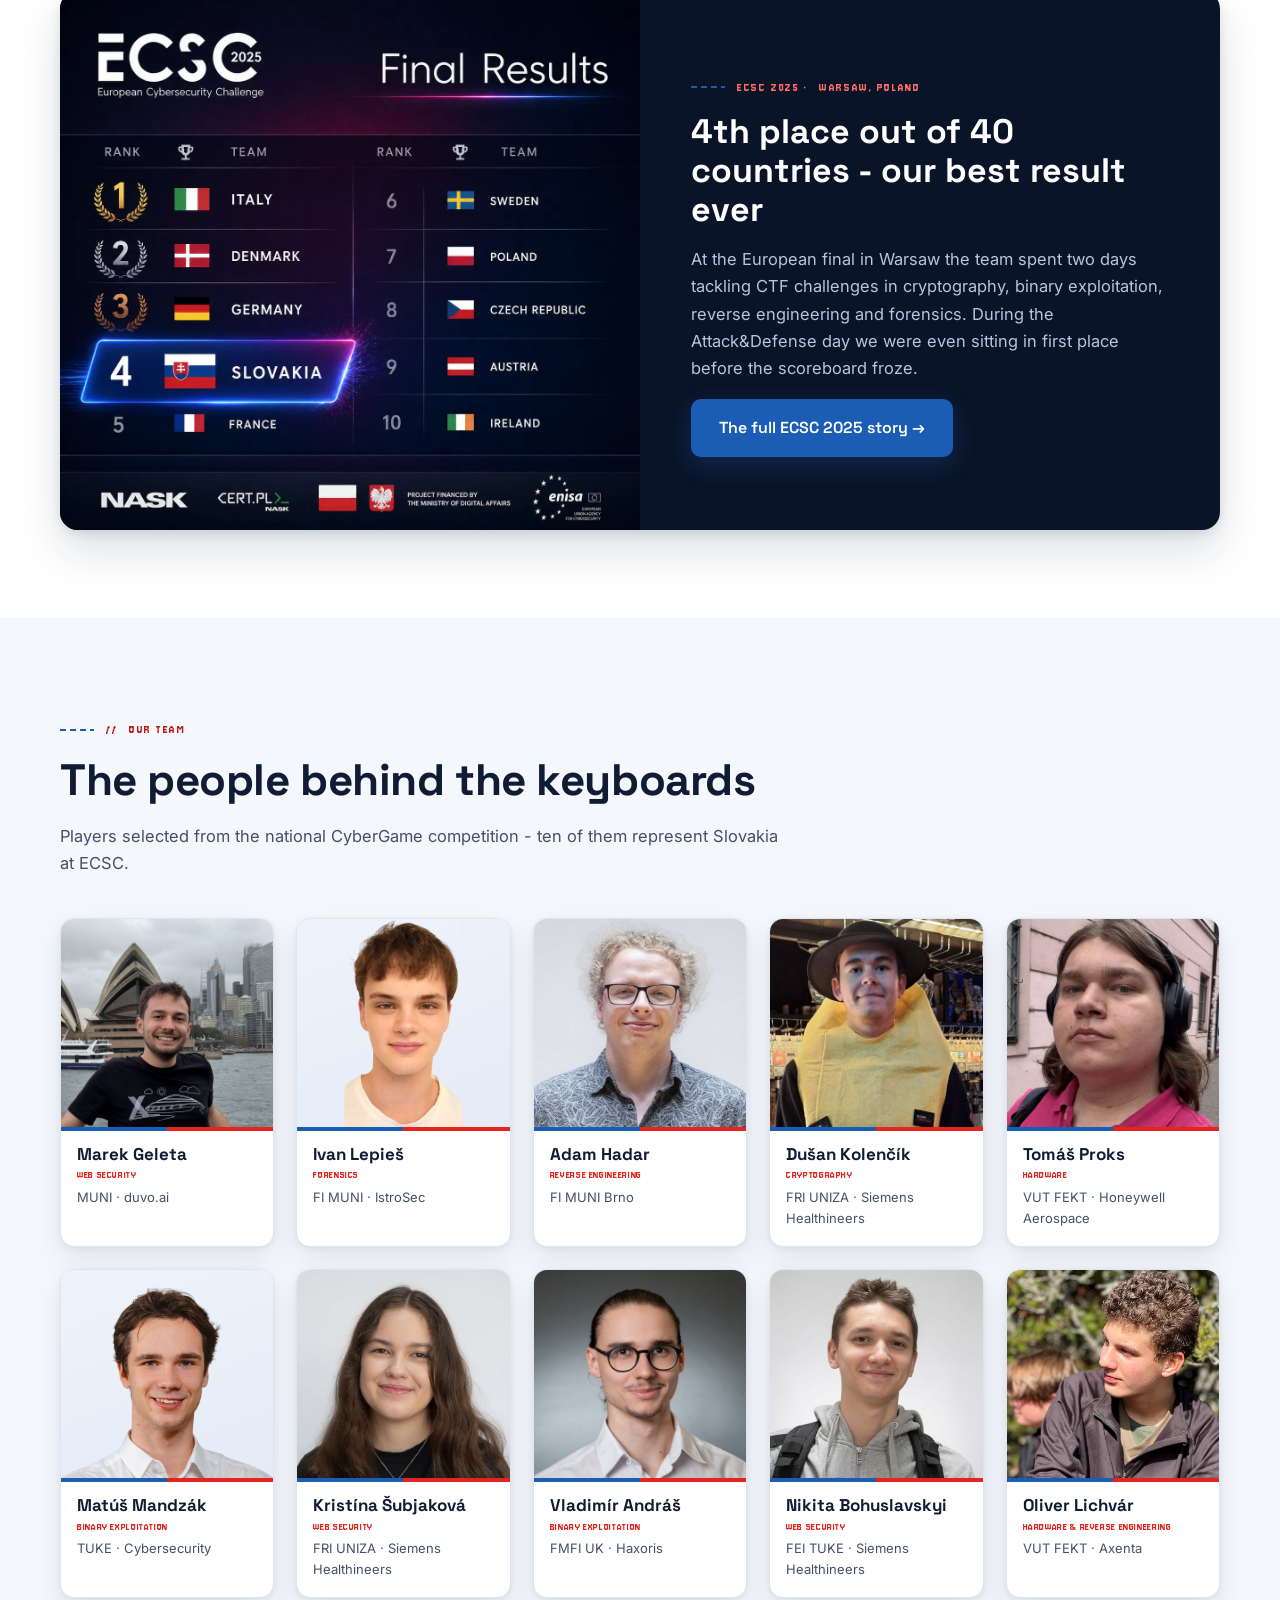
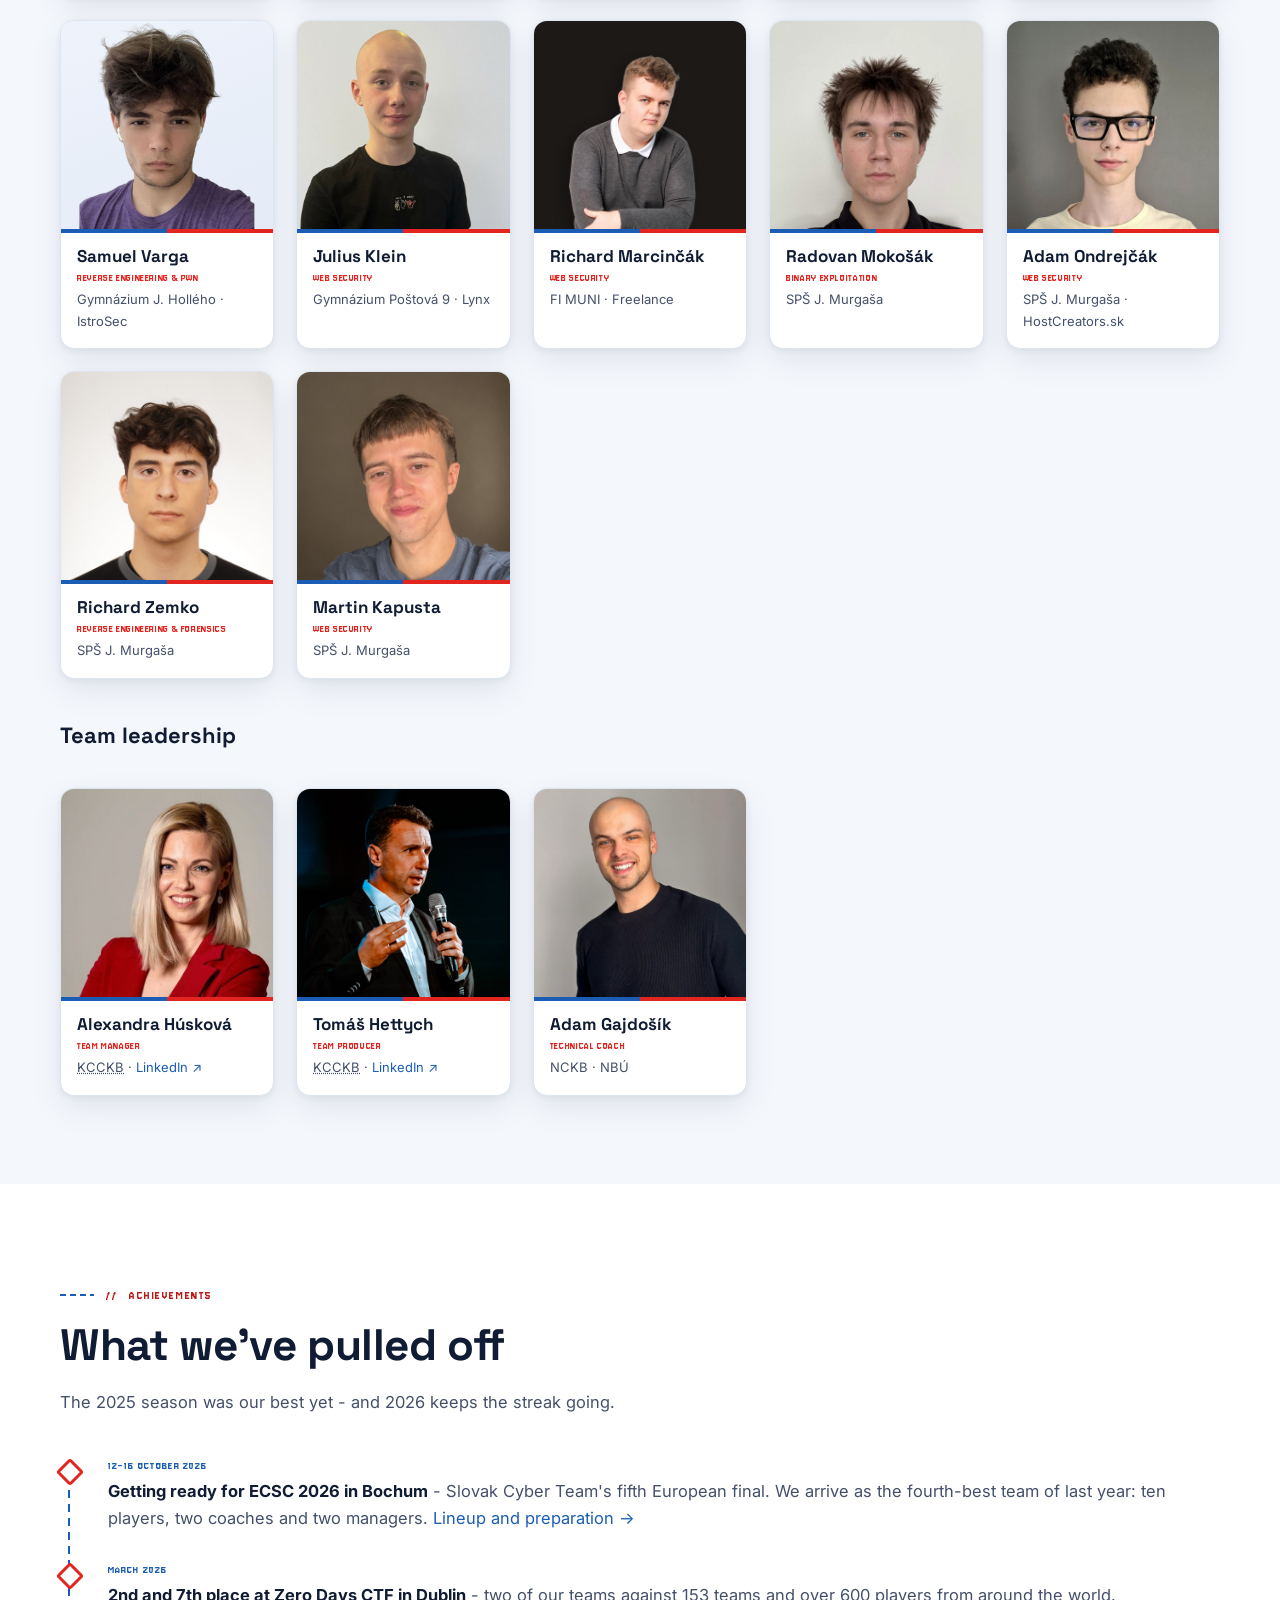
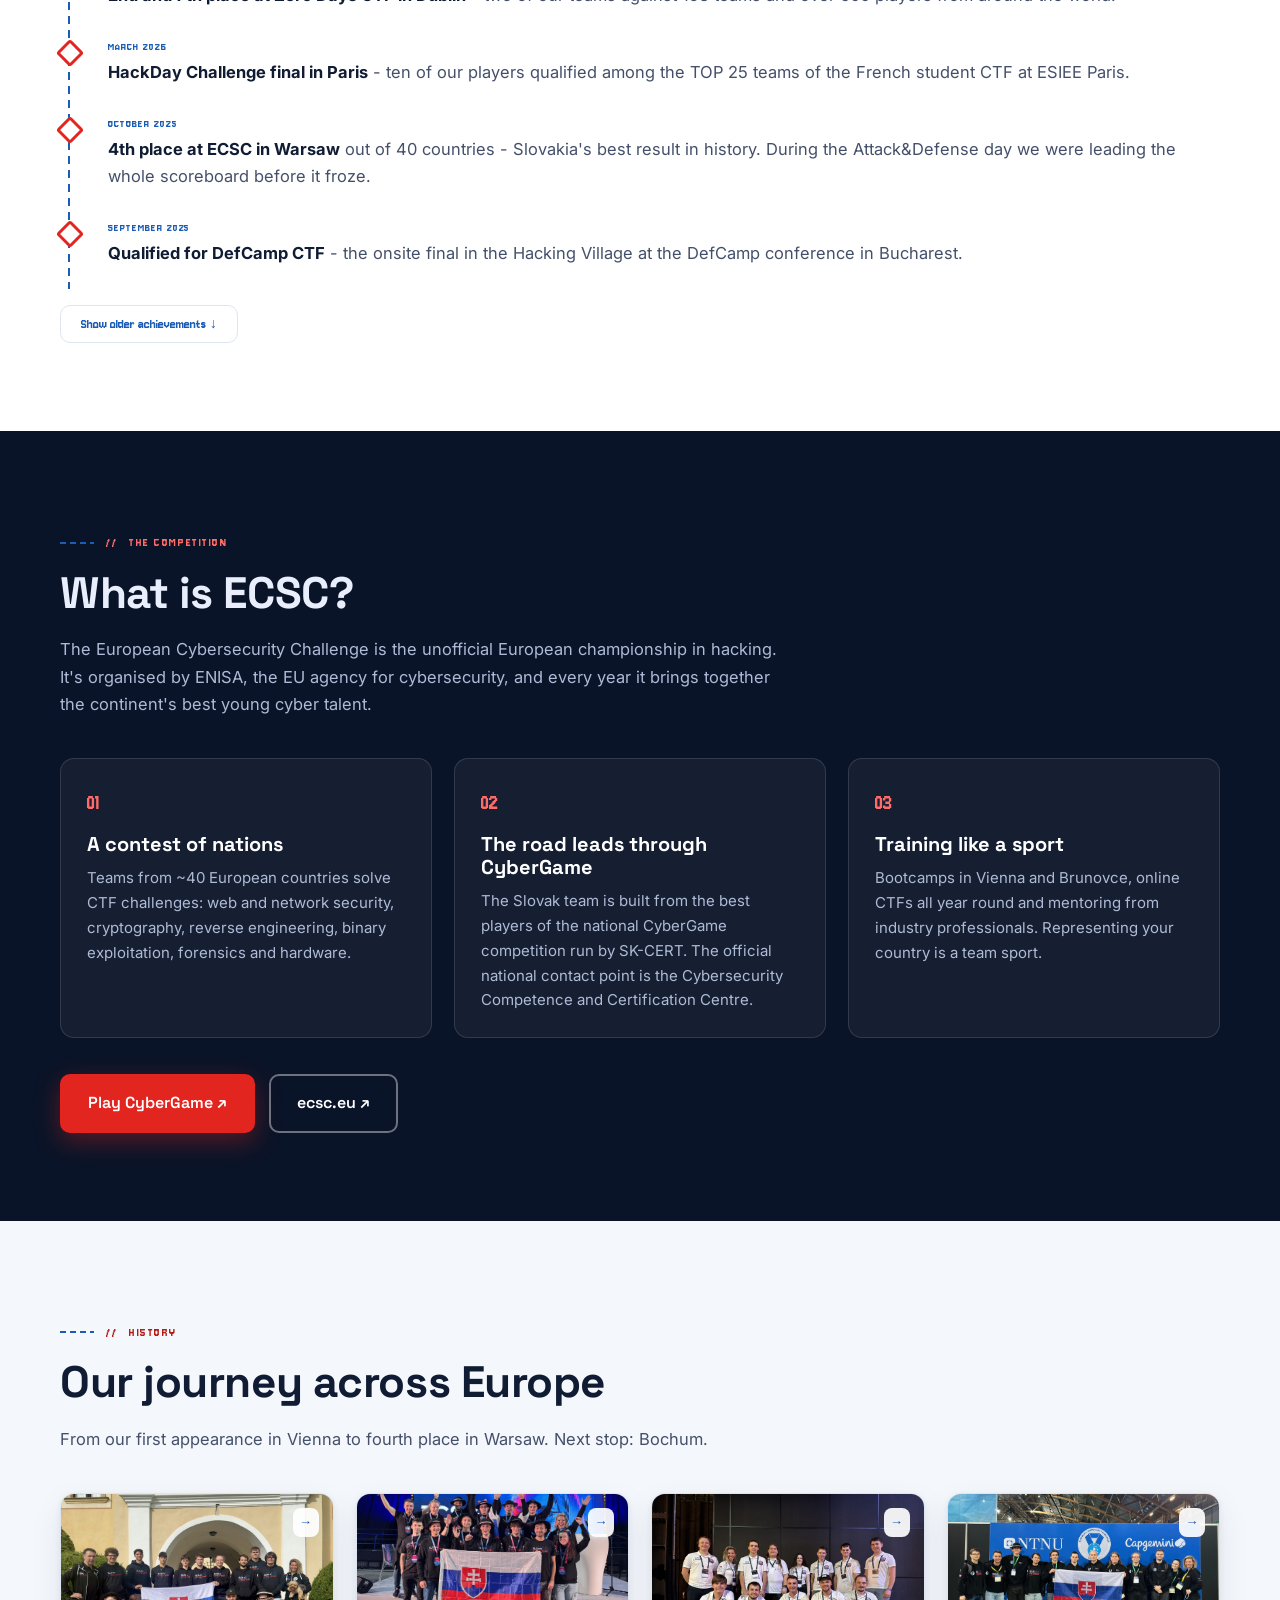
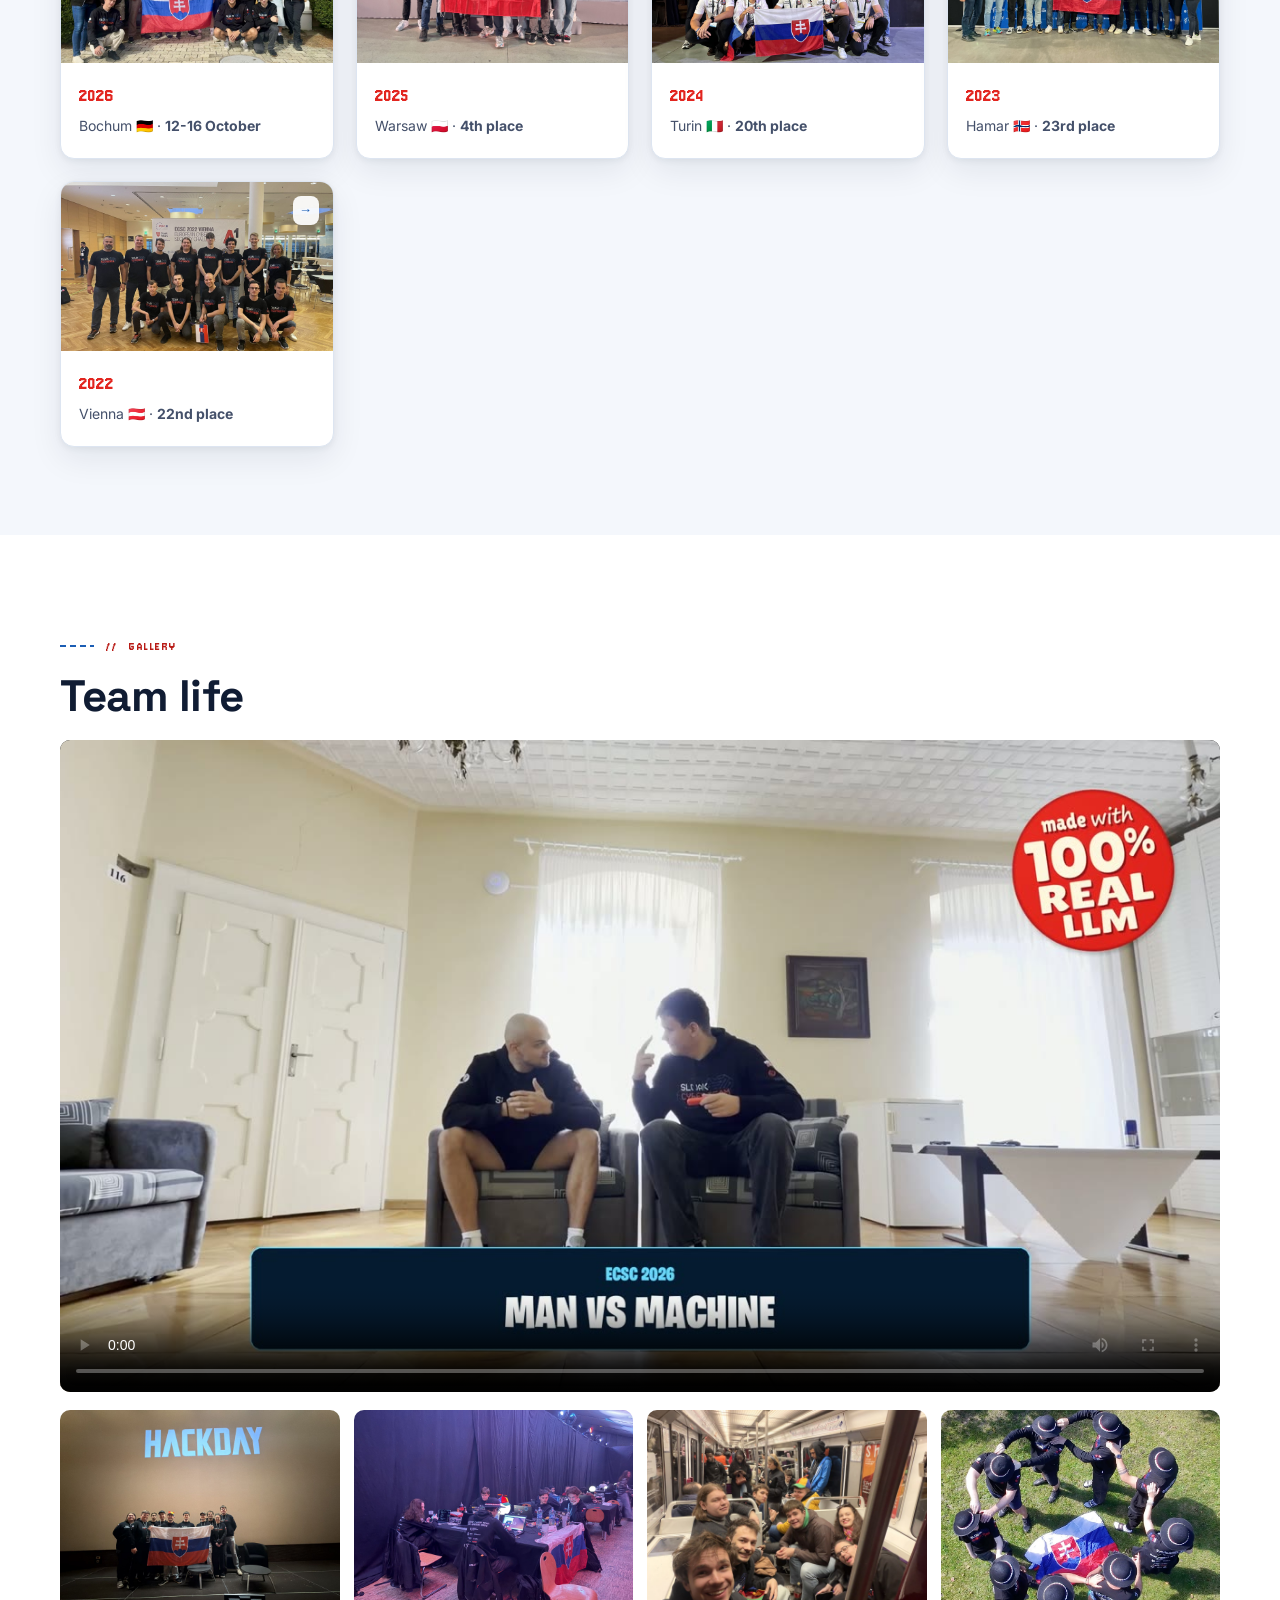
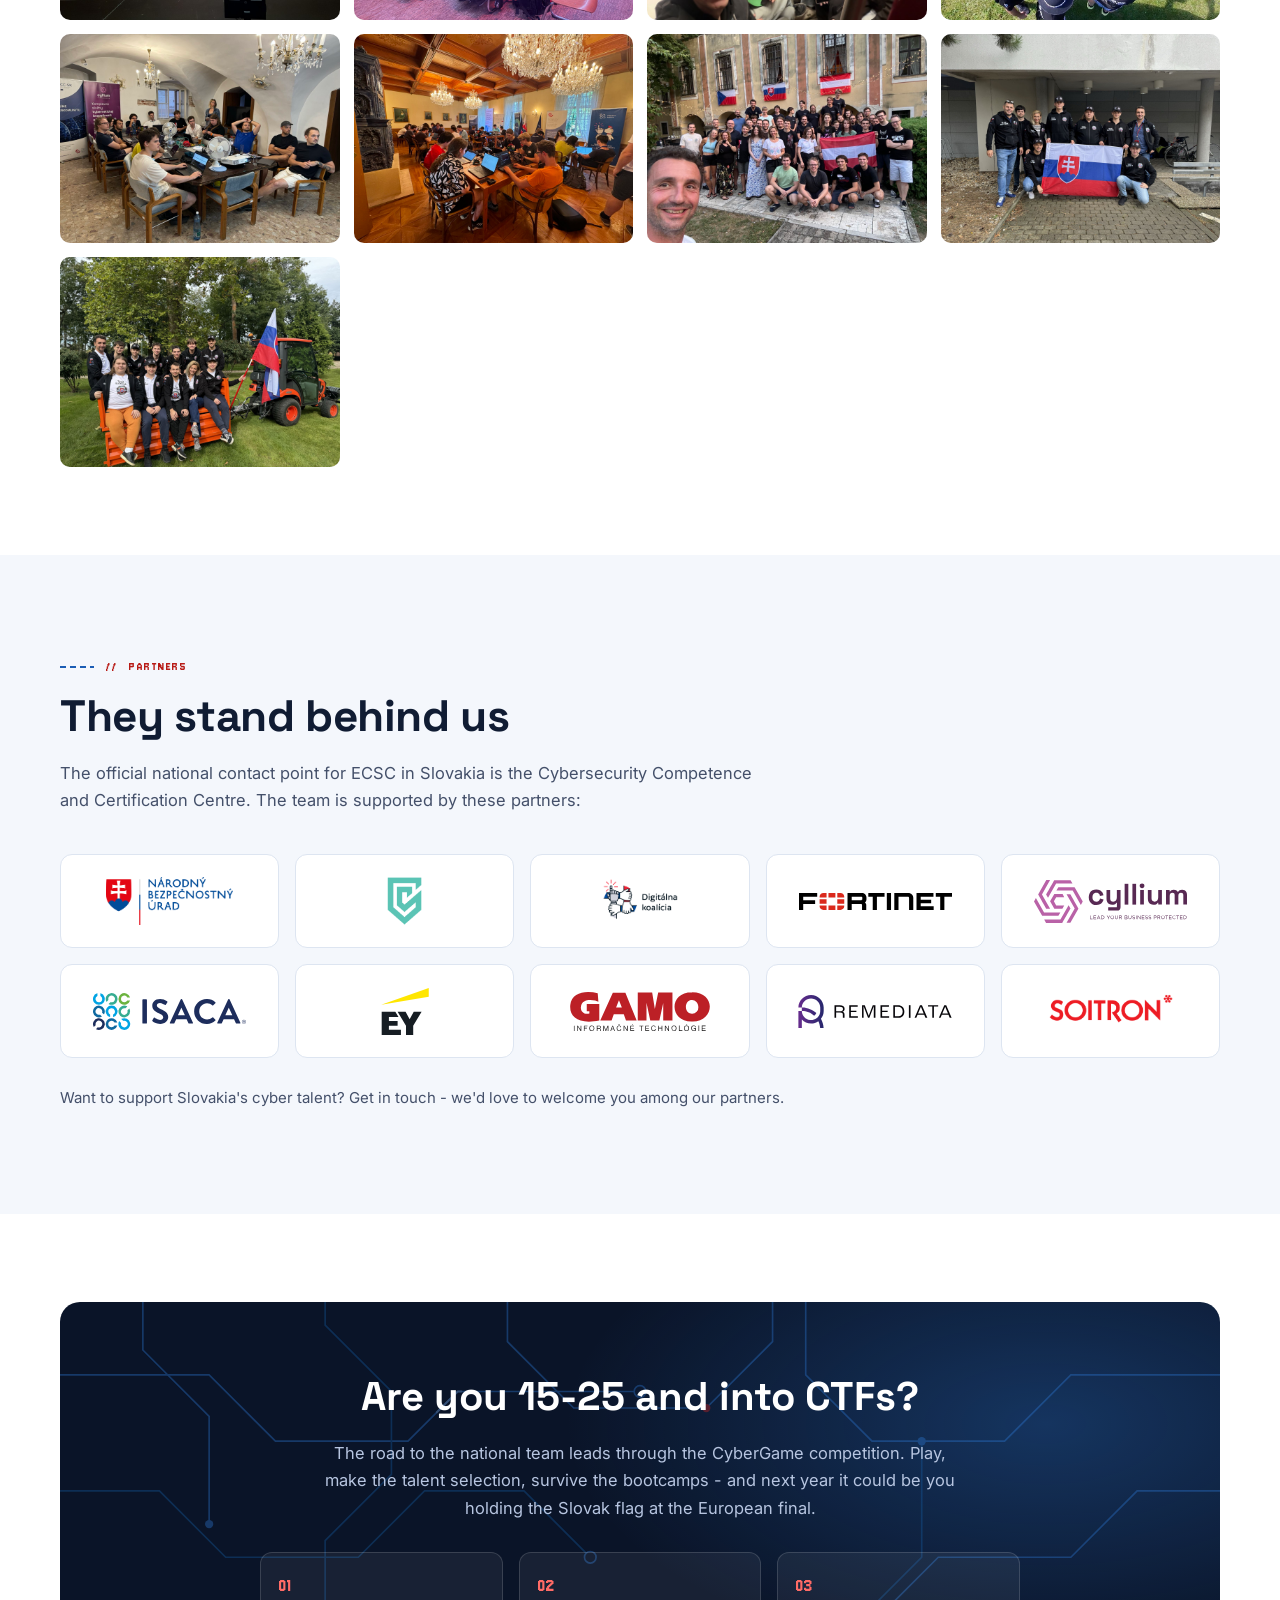
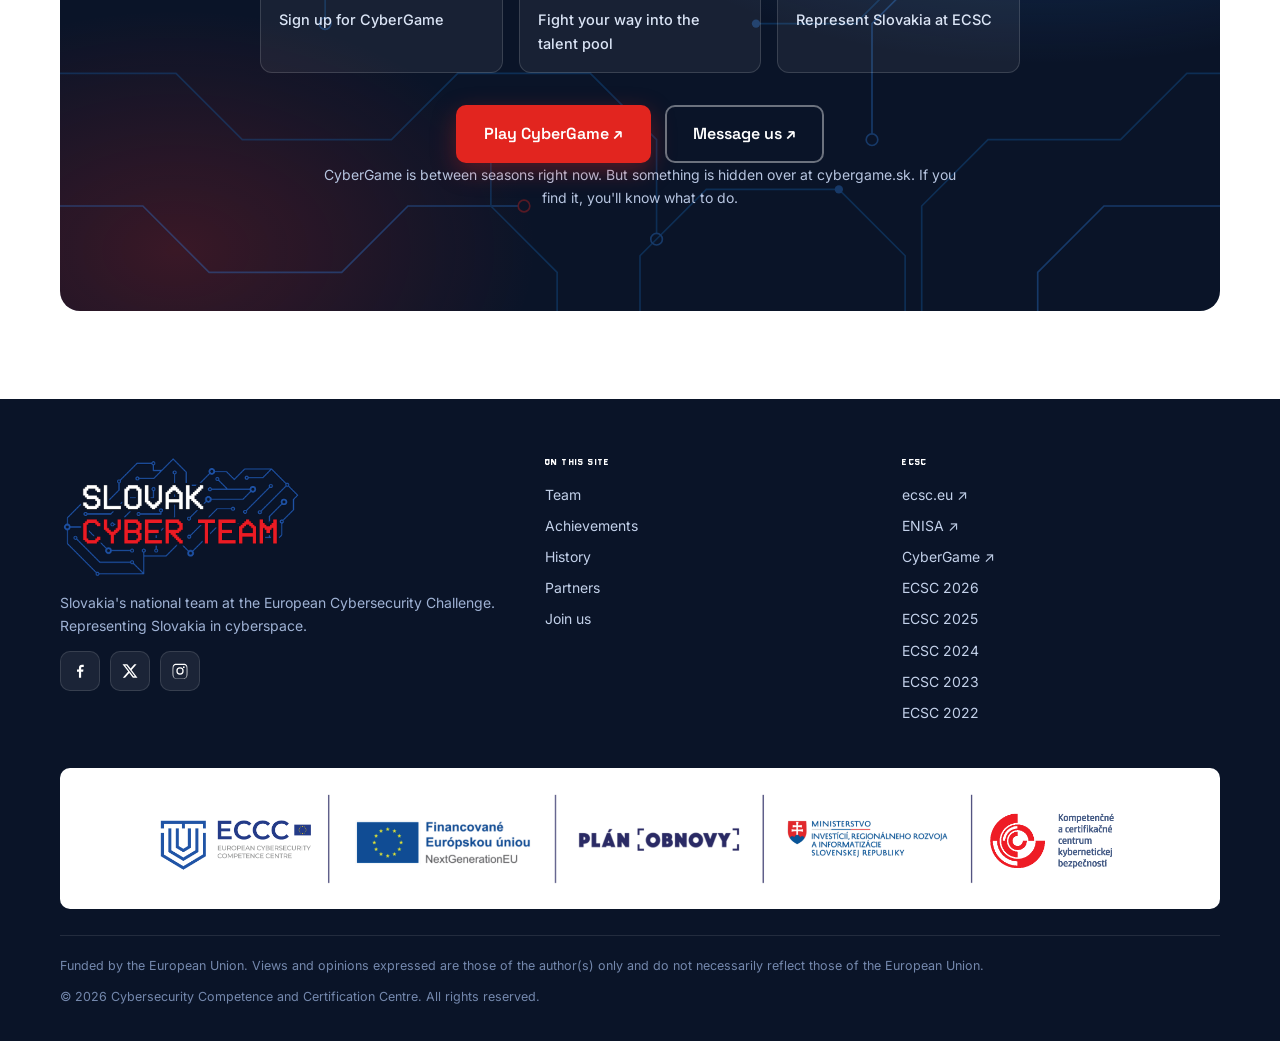
==== commit a550889d: "Put the ECSC 2026 preparation card above the 2025 result h0spodar asked for 'we are preparing for EC" ====
--- a/index.html
+++ b/index.html
@@ -87,6 +87,23 @@
           <img src="assets/img/ECSC_2024_06.jpeg" alt="Tím na oranžovom traktorovom vozíku so slovenskou vlajkou" data-i18n-alt="alt.deck5" width="1600" height="1200" loading="lazy">
           <figcaption data-i18n="deck.5">Bootcamp · Brunovce 🚜</figcaption>
         </figure>
+      </div>
+    </div>
+  </section>
+
+  <!-- ============ NEXT: ECSC 2026 ============ -->
+  <section class="section" id="bochum">
+    <div class="container">
+      <div class="result-card reveal">
+        <div class="result-card__img">
+          <img src="assets/img/ecsc2026_tim_vlajka.jpg" alt="Slovak Cyber Team so slovenskou vlajkou pred ECSC 2026 v Bochume" data-i18n-alt="alt.next" loading="lazy">
+        </div>
+        <div class="result-card__body">
+          <p class="kicker">ECSC 2026 · <span data-i18n="next.kicker">Bochum, Nemecko · 12. - 16. októbra</span></p>
+          <h2 data-i18n="next.title">Pripravujeme sa na ECSC 2026 v Bochume</h2>
+          <p data-i18n="next.text">Piate európske finále Slovak Cyber Teamu. Nastupujeme ako štvrtý najlepší tím minulého ročníka: desať hráčov, dvaja coachi a dvaja manažéri. Zostava je uzavretá, mikiny sú pripravené a tím trénuje na tri súťažné dni v Bochume.</p>
+          <a class="btn btn--blue" href="ecsc-2026.html" data-i18n="next.cta">Zostava a príprava →</a>
+        </div>
       </div>
     </div>
   </section>
@@ -612,6 +629,10 @@
   "alt.deck3": "Team Slovakia with the Slovak flag on stage at ECSC 2024 in Turin",
   "alt.deck4": "Group selfie of teams at the international bootcamp with Czech, Slovak and Austrian flags",
   "alt.deck5": "The team on an orange tractor trailer with the Slovak flag",
+  "next.kicker": "Bochum, Germany · 12-16 October",
+  "next.title": "Getting ready for ECSC 2026 in Bochum",
+  "next.text": "Slovak Cyber Team's fifth European final. We arrive as the fourth-best team of last year: ten players, two coaches and two managers. The lineup is set, the hoodies are ready and the team is training for three competition days in Bochum.",
+  "next.cta": "Lineup and preparation →",
   "result.kicker": "Warsaw, Poland",
   "result.title": "4th place out of 40 countries - our best result ever",
   "result.text": "At the European final in Warsaw the team spent two days tackling CTF challenges in cryptography, binary exploitation, reverse engineering and forensics. During the Attack&amp;Defense day we were even sitting in first place before the scoreboard froze.",
@@ -708,6 +729,7 @@
   "aria.prev": "Previous photo",
   "aria.next": "Next photo",
   "alt.heroPhoto": "Slovak Cyber Team with the Slovak flag at ECSC 2025 in Warsaw",
+  "alt.next": "Slovak Cyber Team with the Slovak flag before ECSC 2026 in Bochum",
   "alt.result": "ECSC 2025 final scoreboard - Slovakia in 4th place",
   "alt.gal1": "The team forming a circle around the Slovak flag, drone shot",
   "alt.gal2": "Training bootcamp at the Brunovce manor - the team at their laptops",
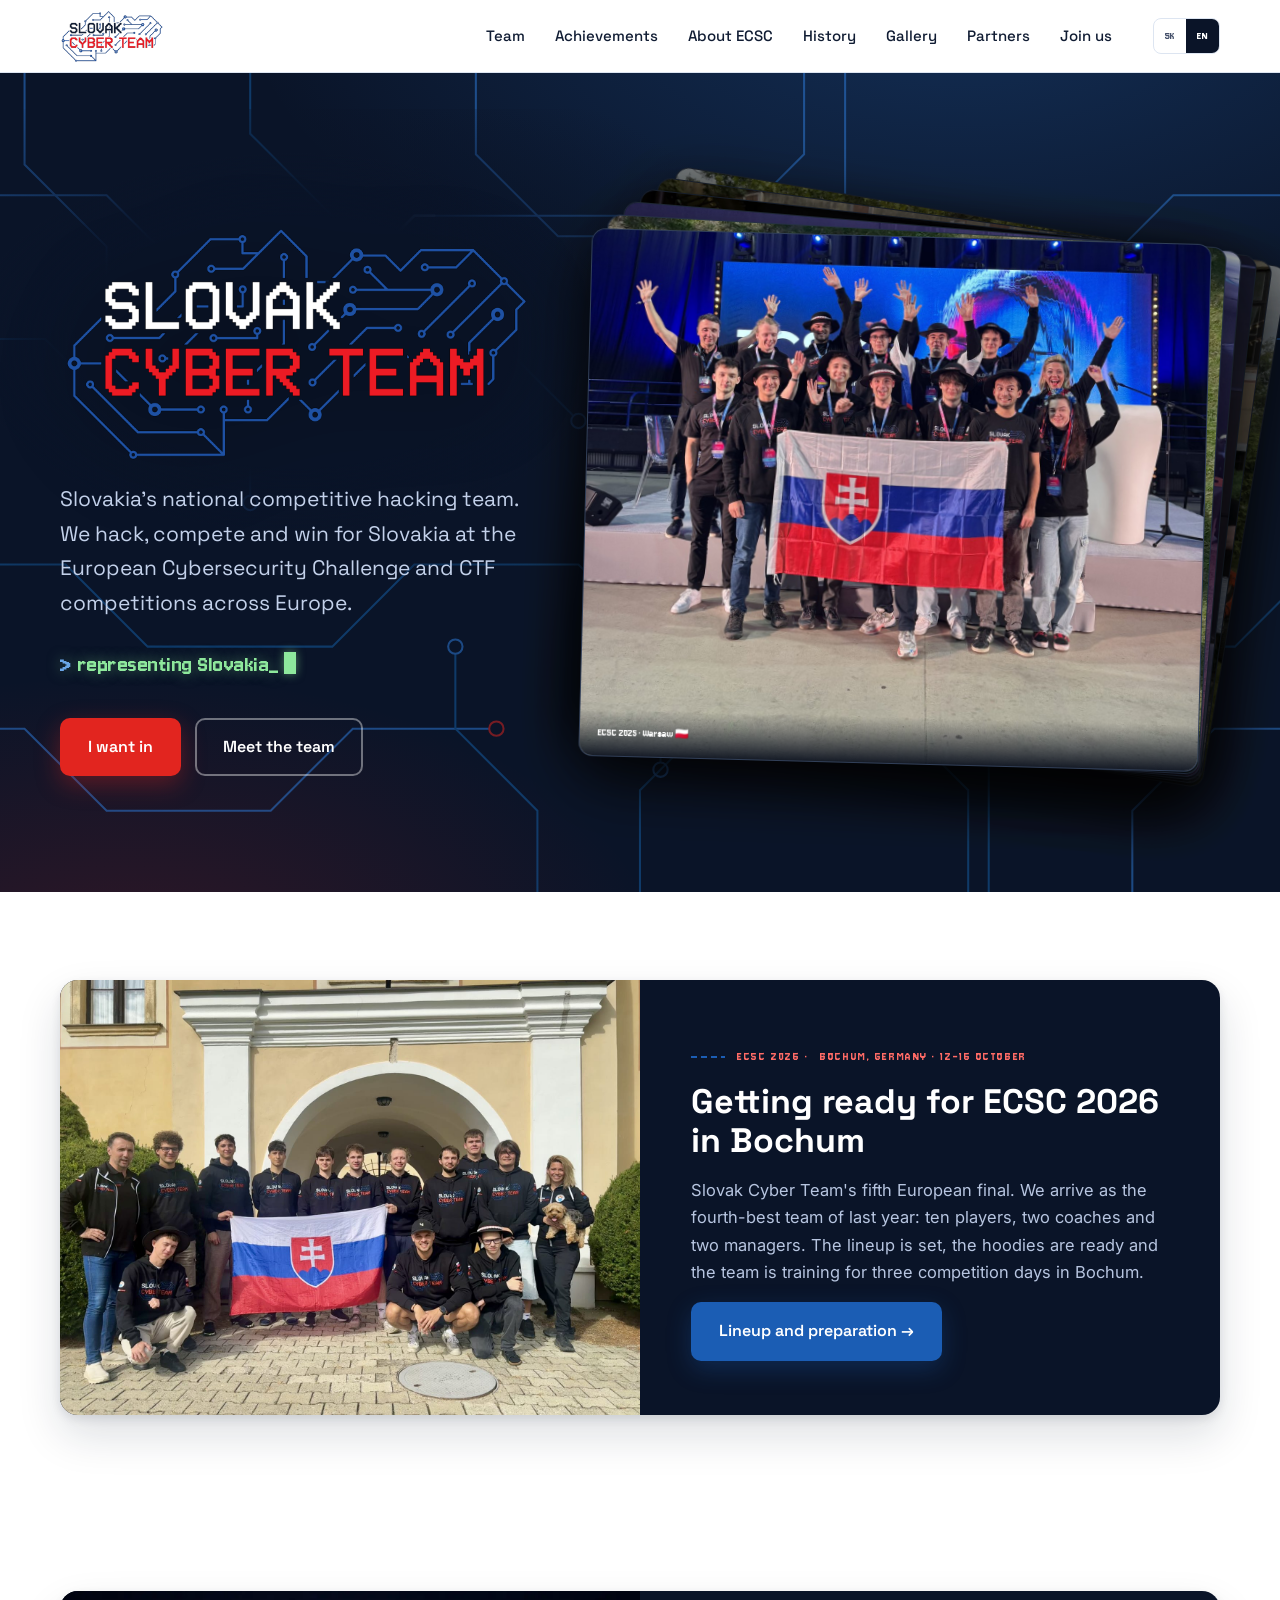
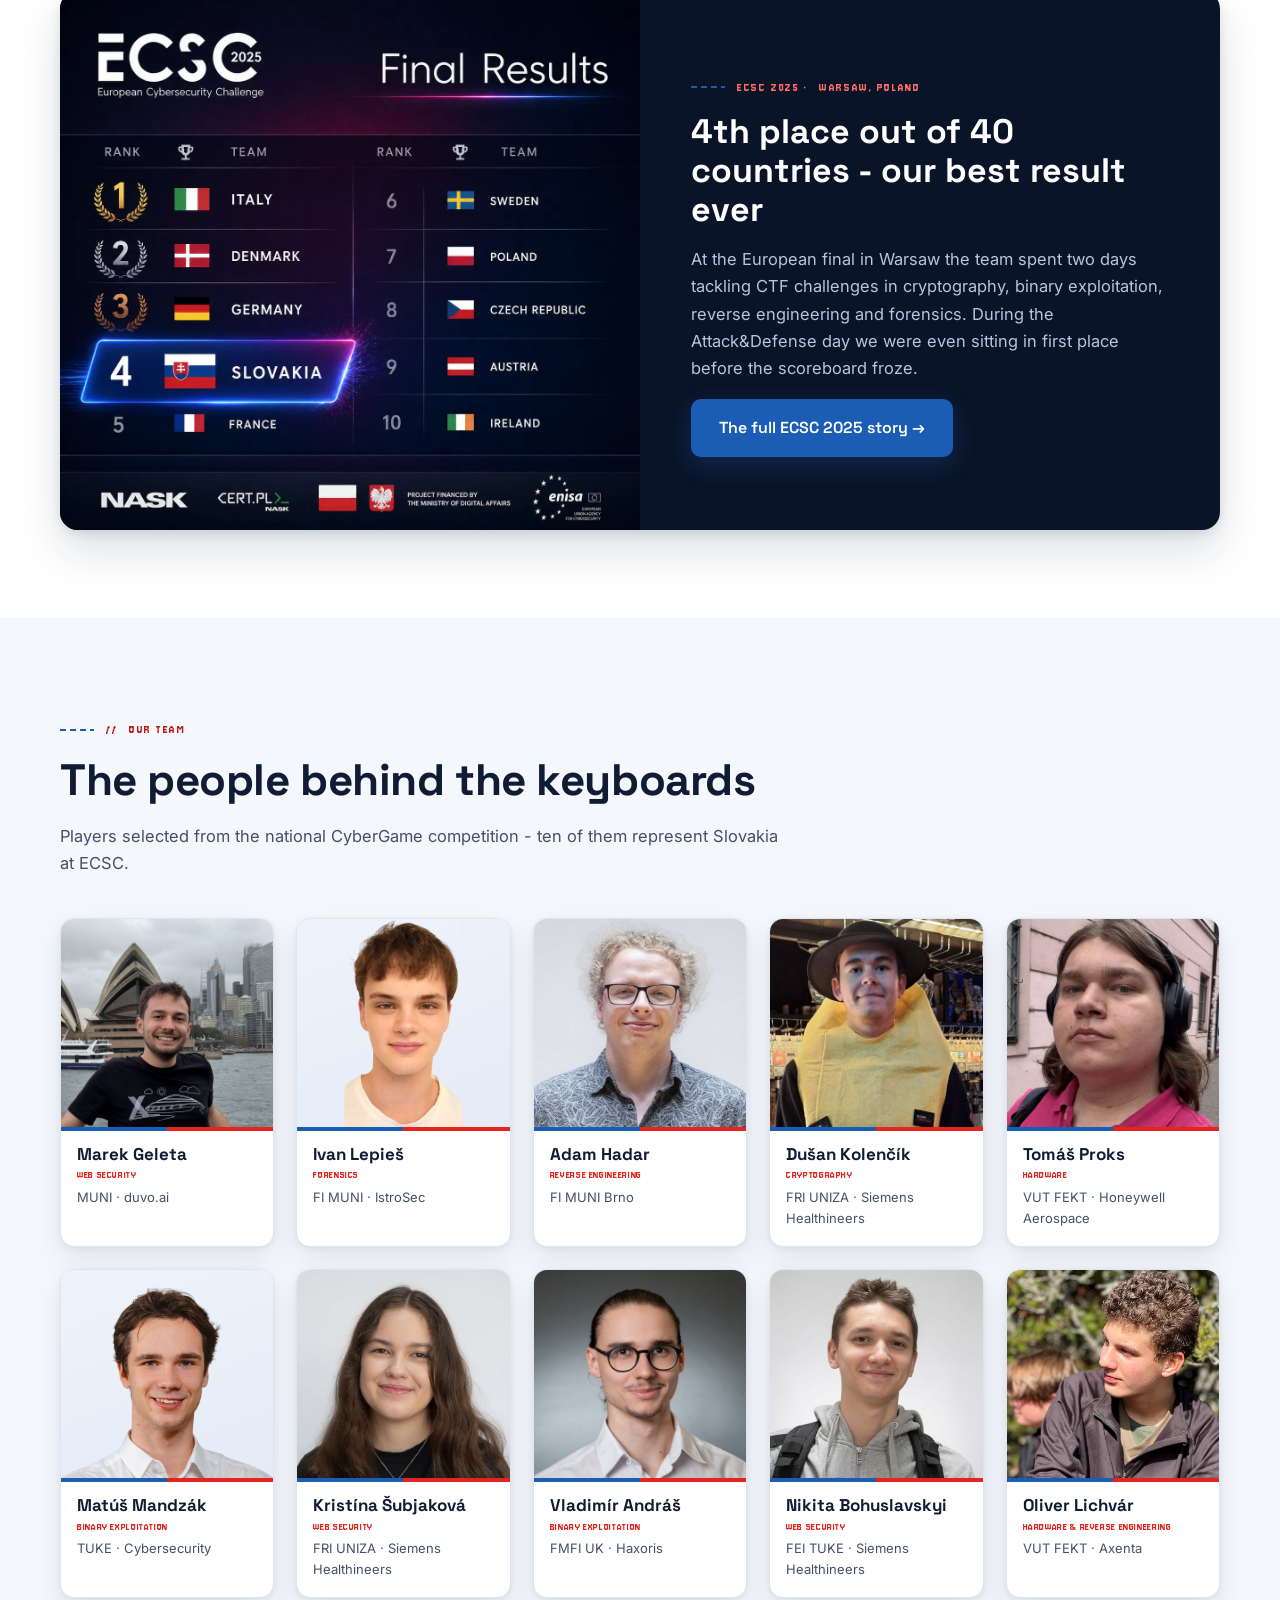
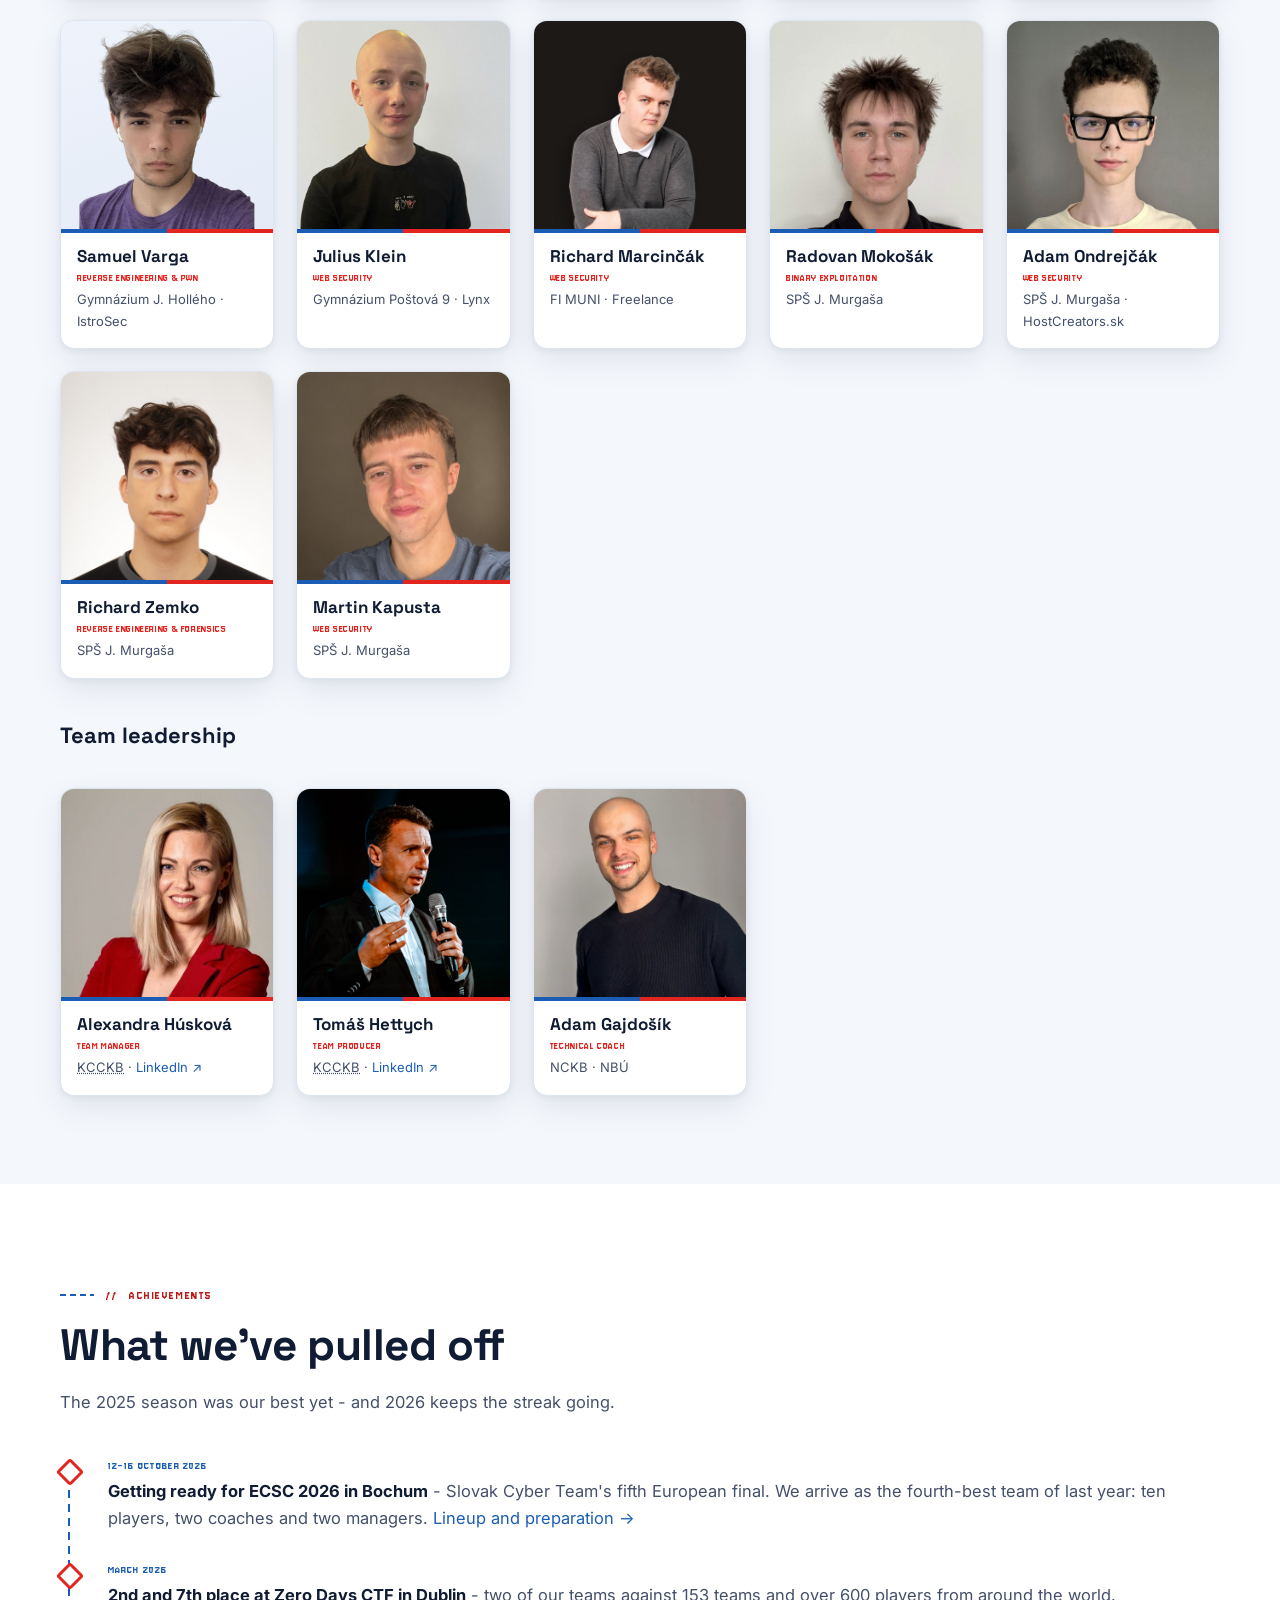
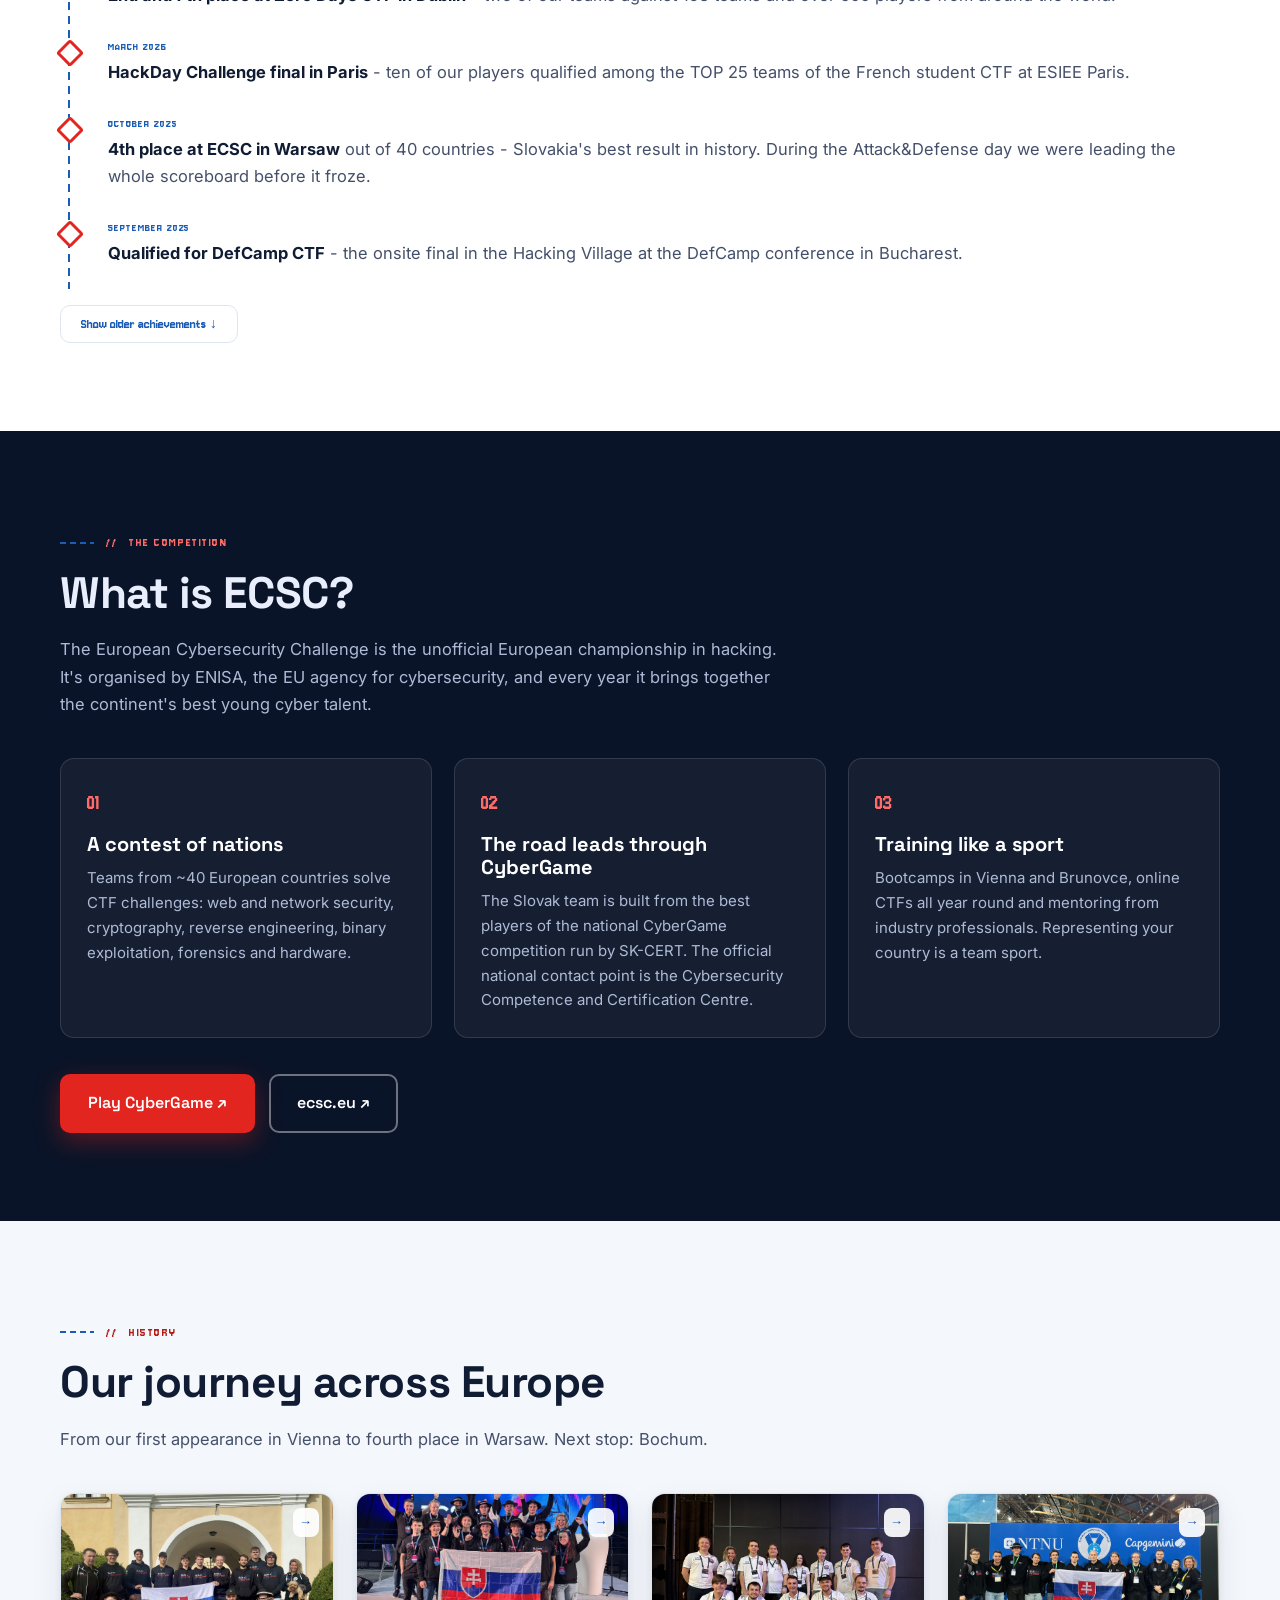
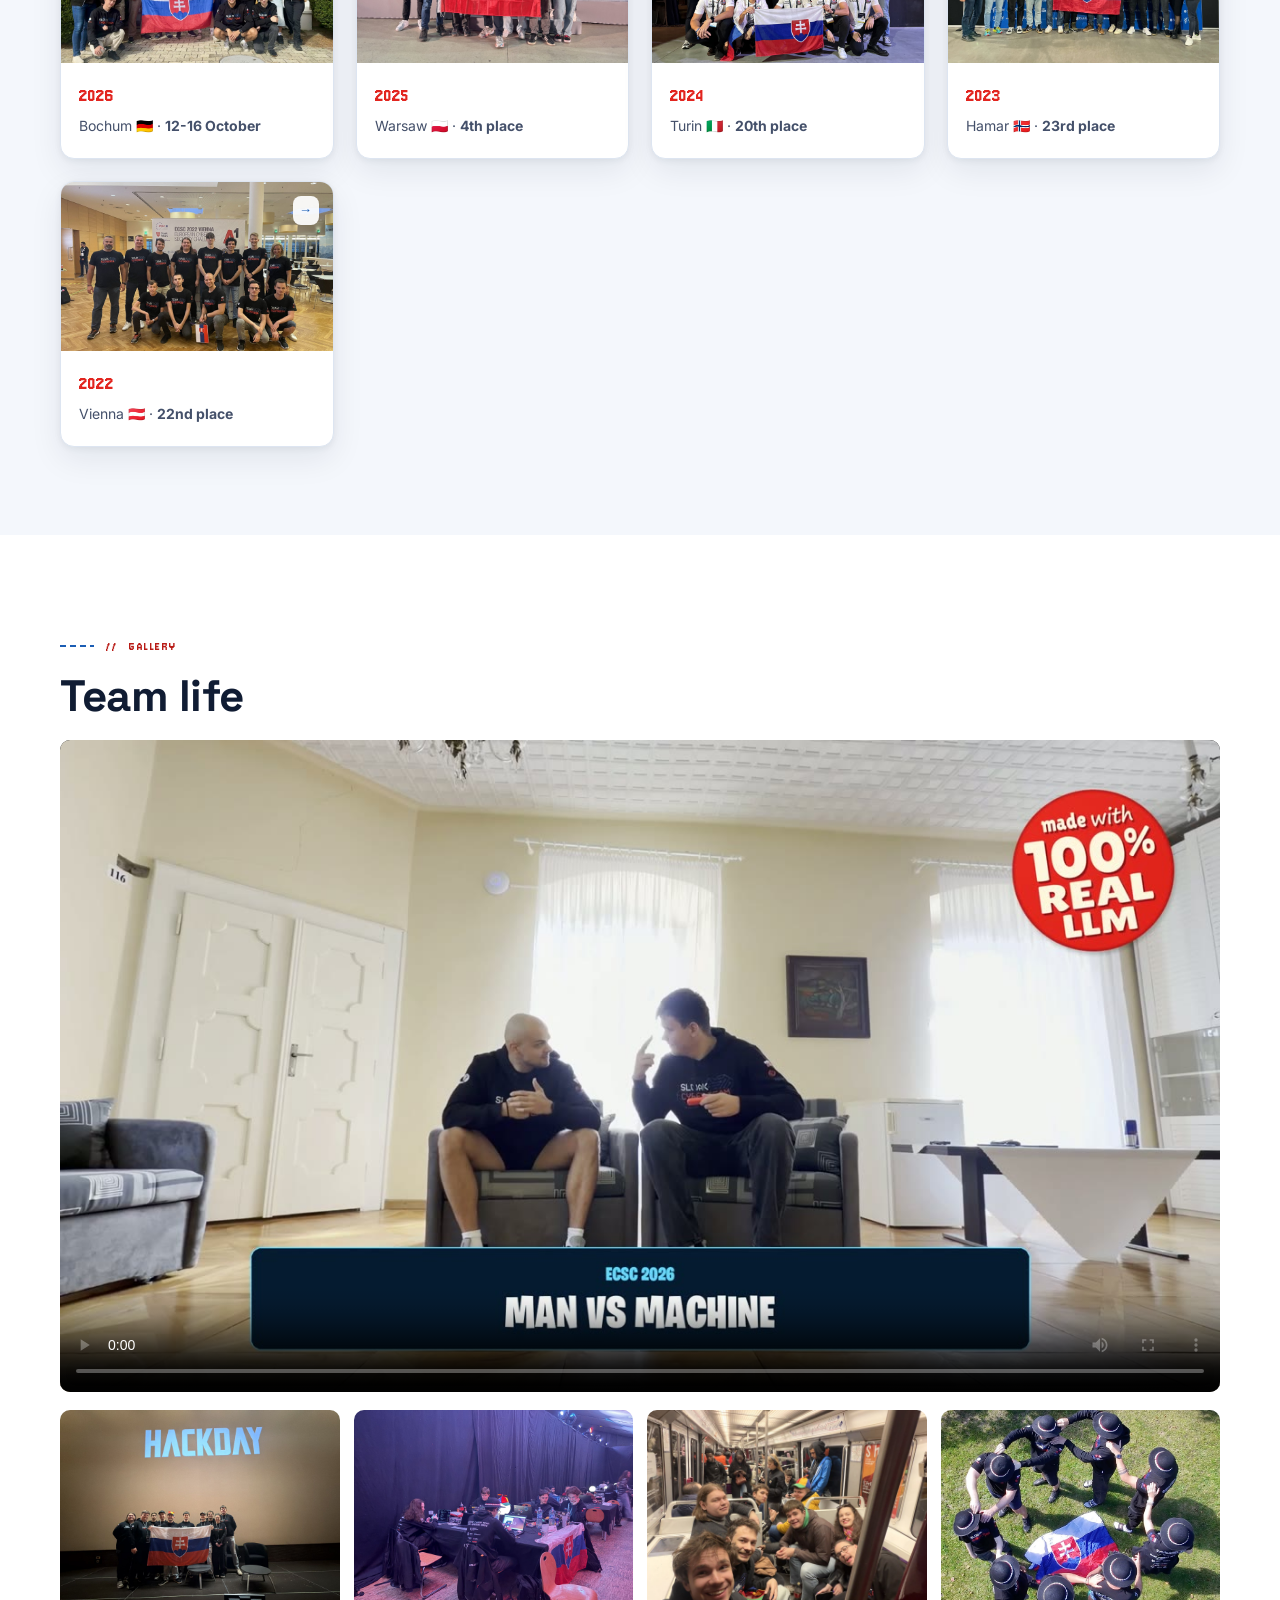
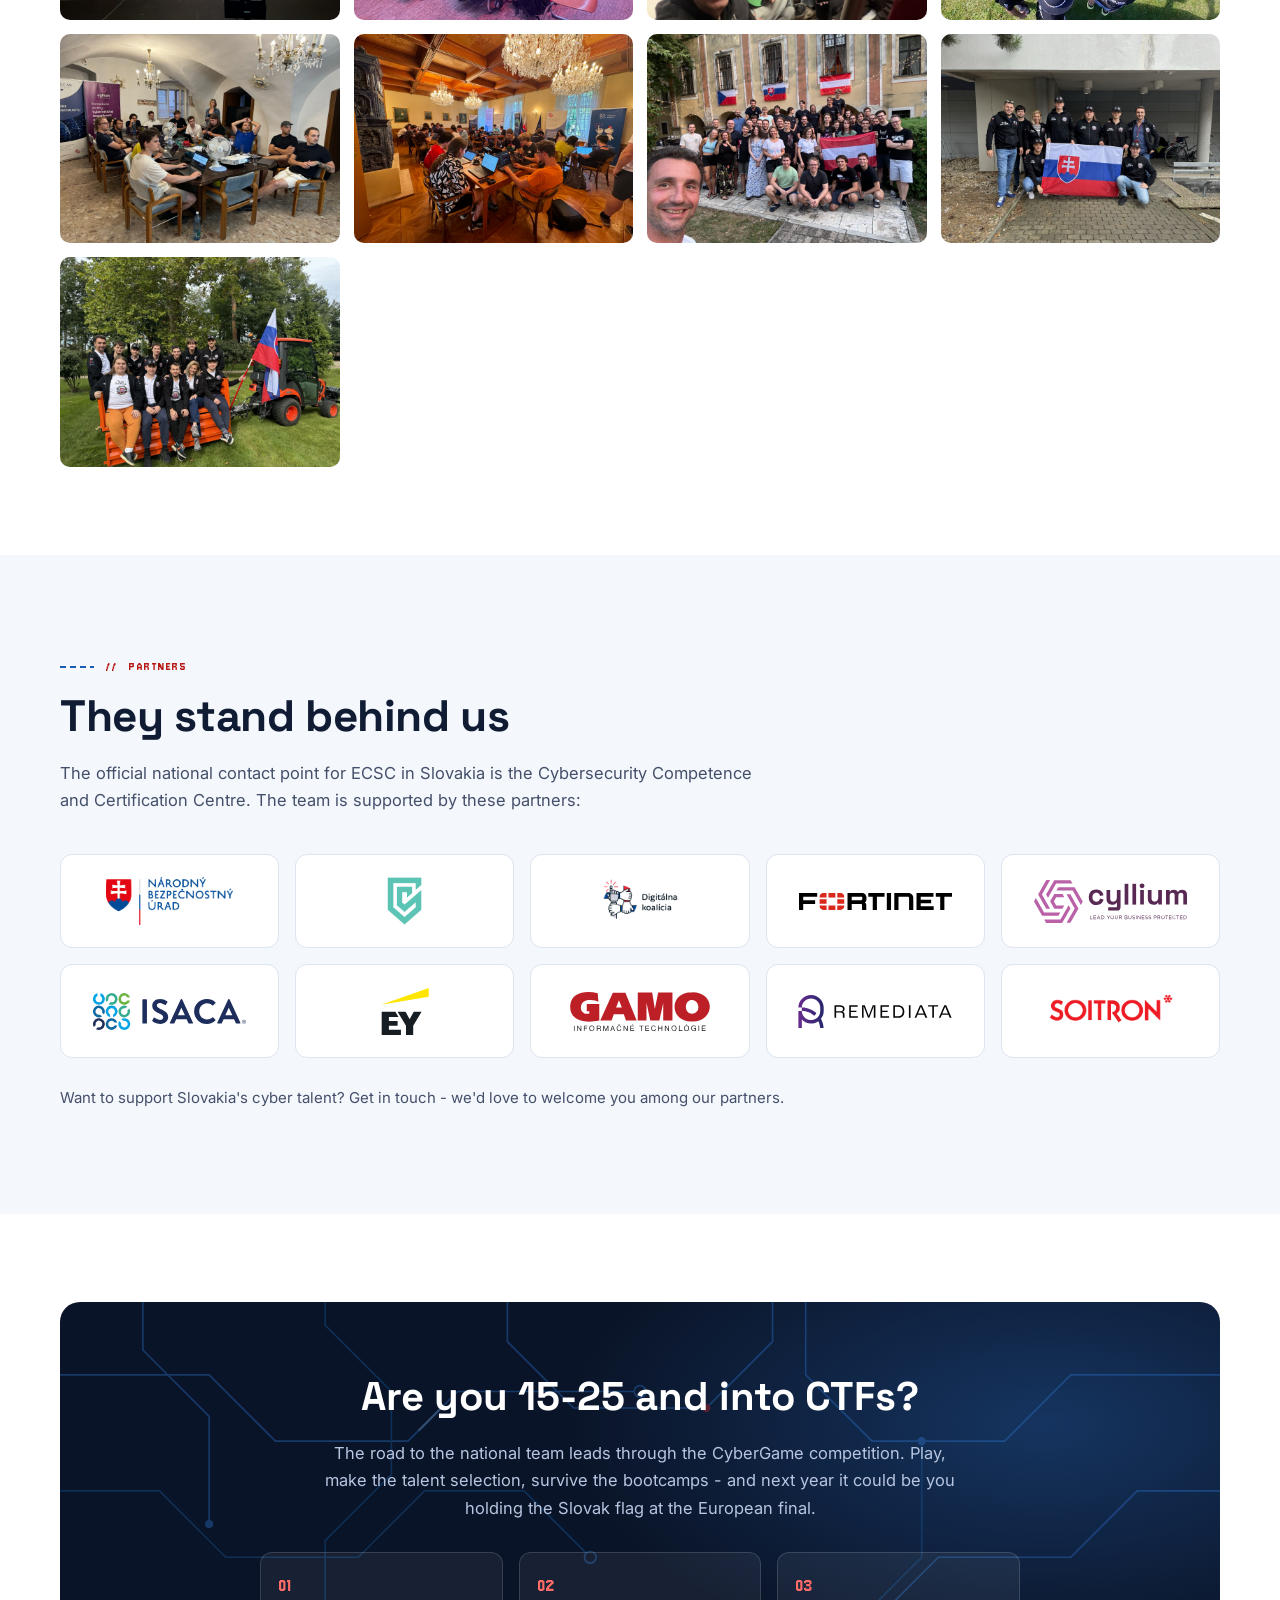
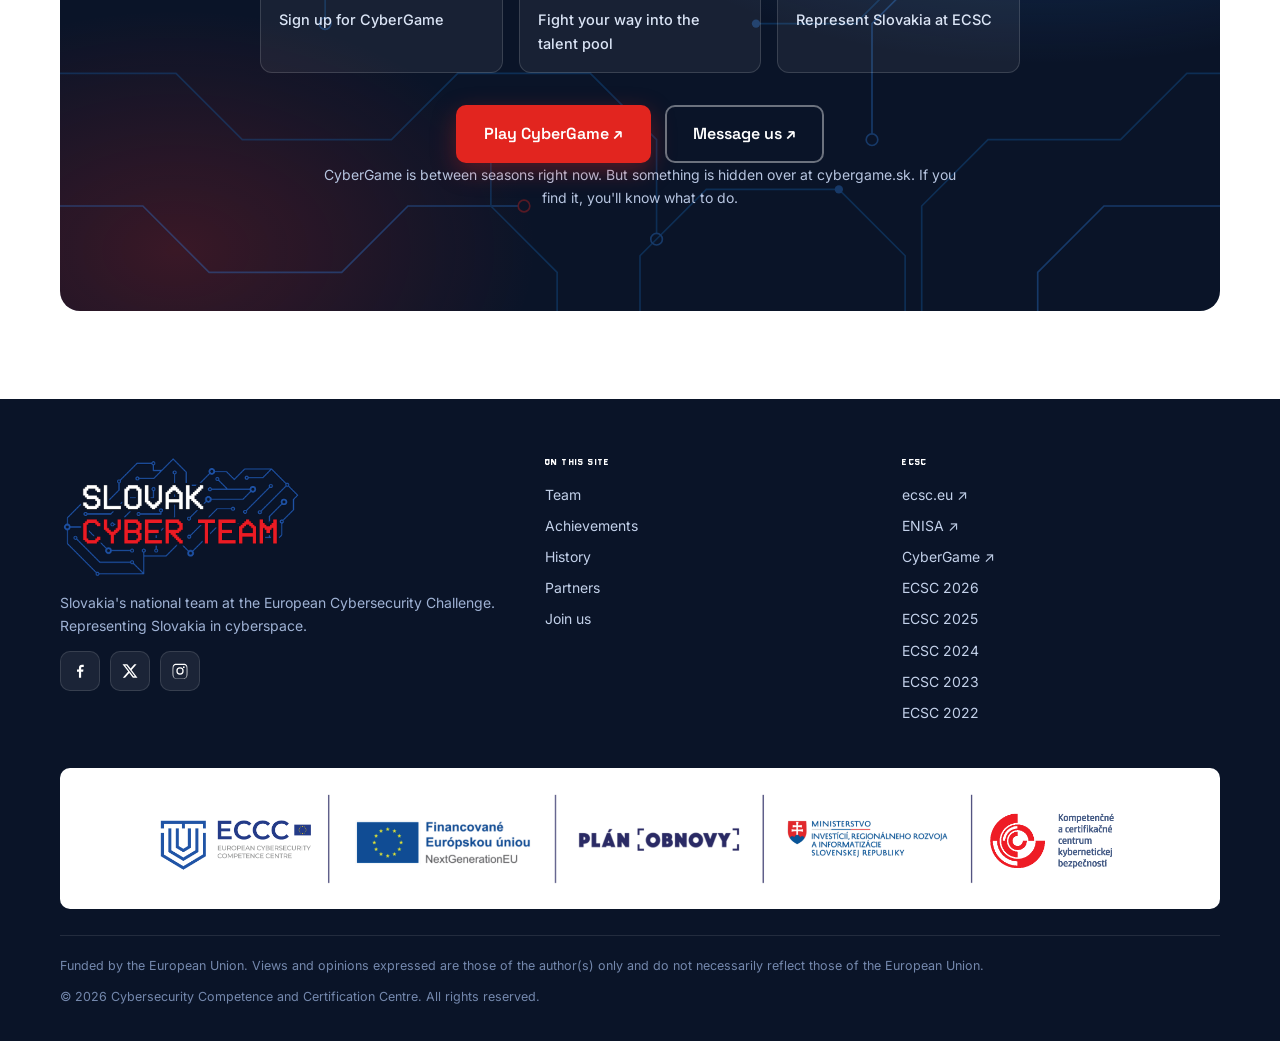
==== commit c4358043: "Keep Proks in colour on hover h0spodar asked for it. The hover image was a black-and-white copy of t" ====
--- a/index.html
+++ b/index.html
@@ -174,7 +174,7 @@
         </article>
 
         <article class="member reveal">
-          <div class="member__photo"><img src="assets/img/proks2.jpg" alt="Tomáš Proks" loading="lazy"><img class="member__photo-alt" src="assets/img/proks2_bw.jpg" alt="" aria-hidden="true" loading="lazy"></div>
+          <div class="member__photo"><img src="assets/img/proks2.jpg" alt="Tomáš Proks" loading="lazy"></div>
           <div class="member__body">
             <h3 class="member__name">Tomáš Proks</h3>
             <p class="member__role" data-i18n="cat.proks">Hardvér</p>
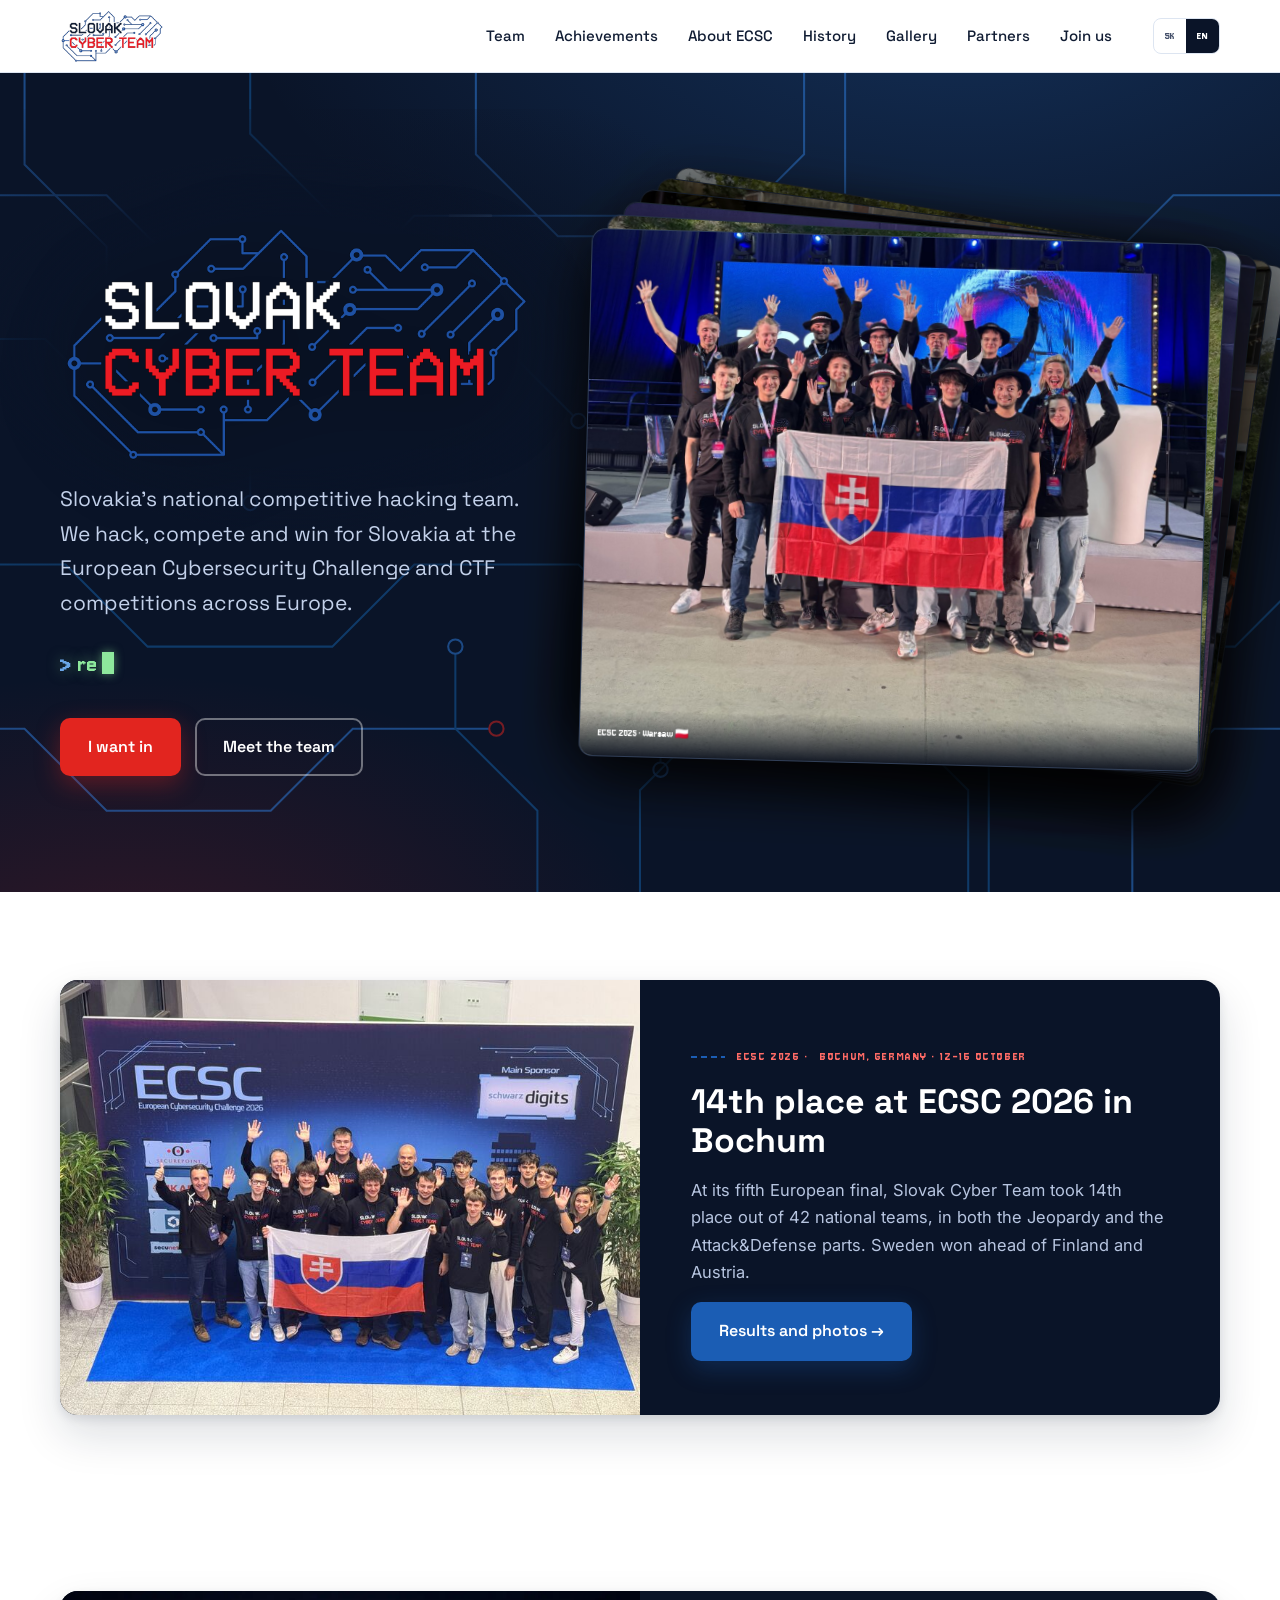
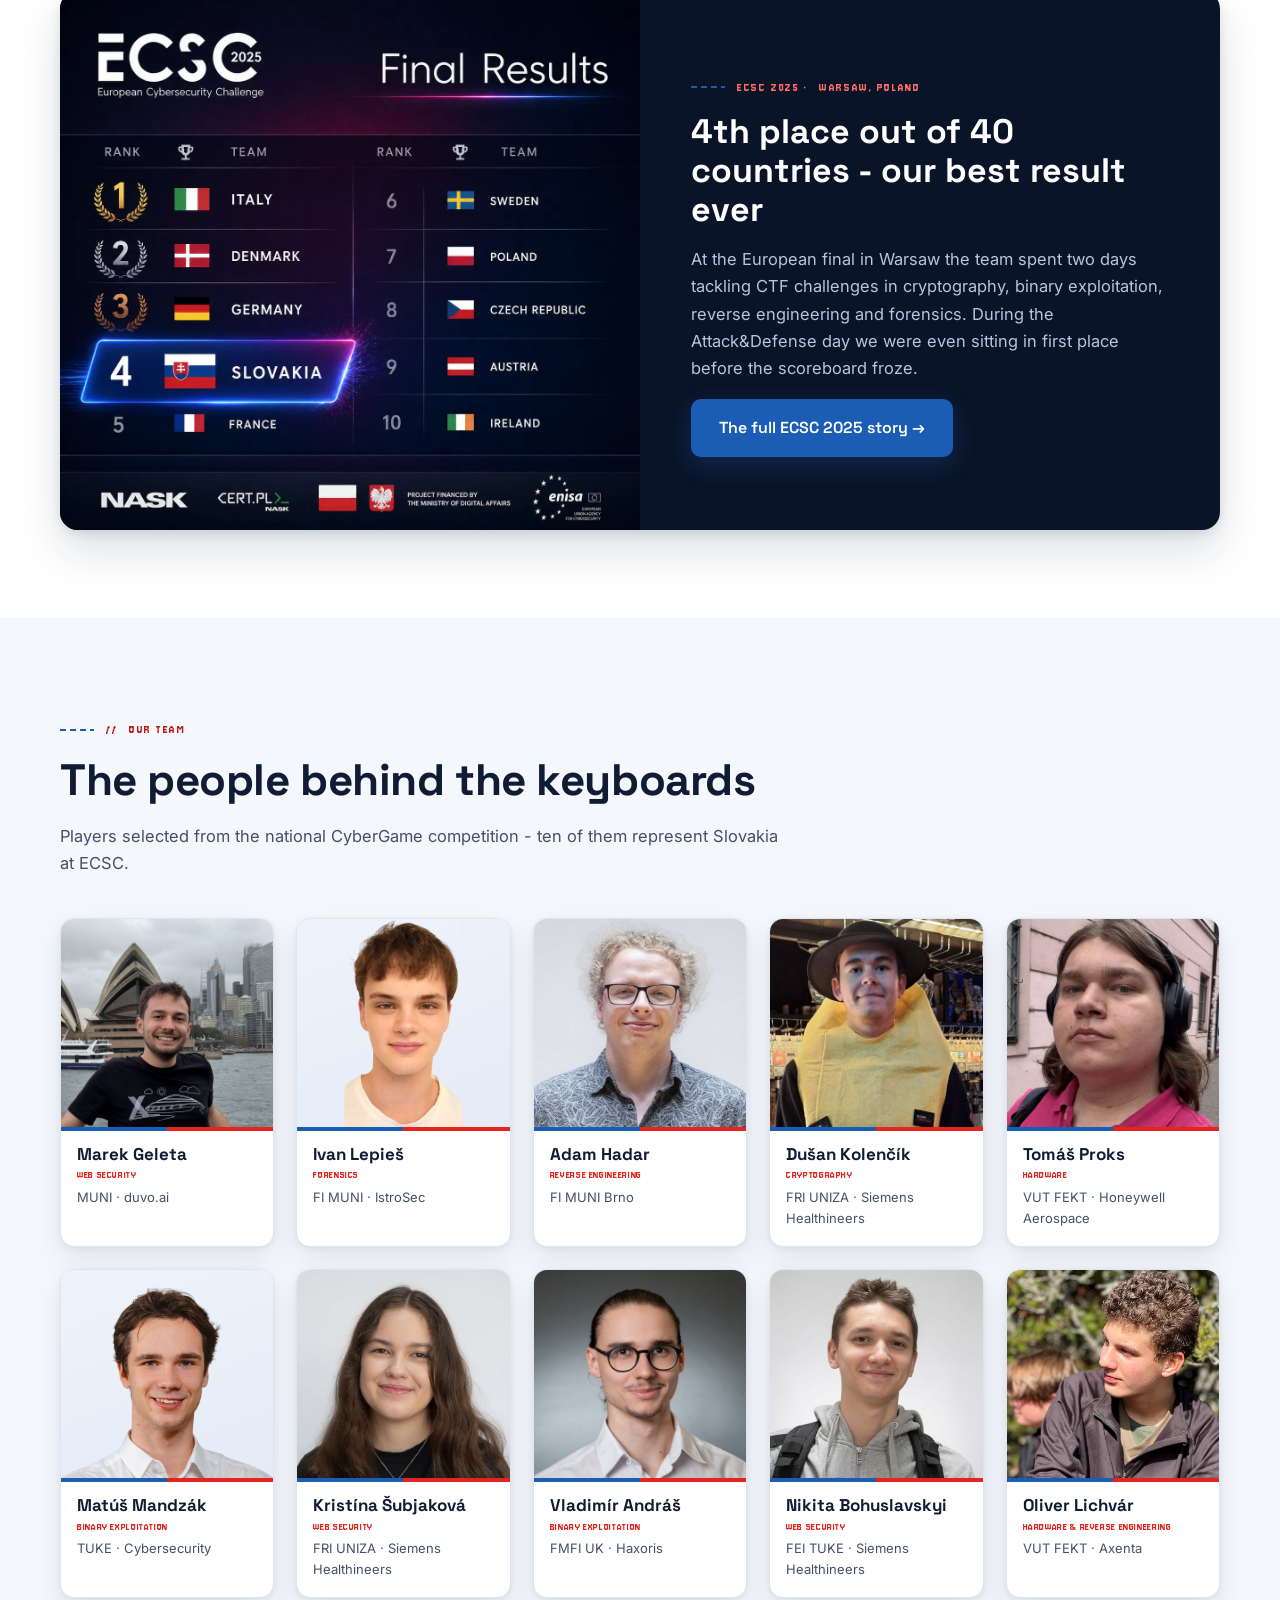
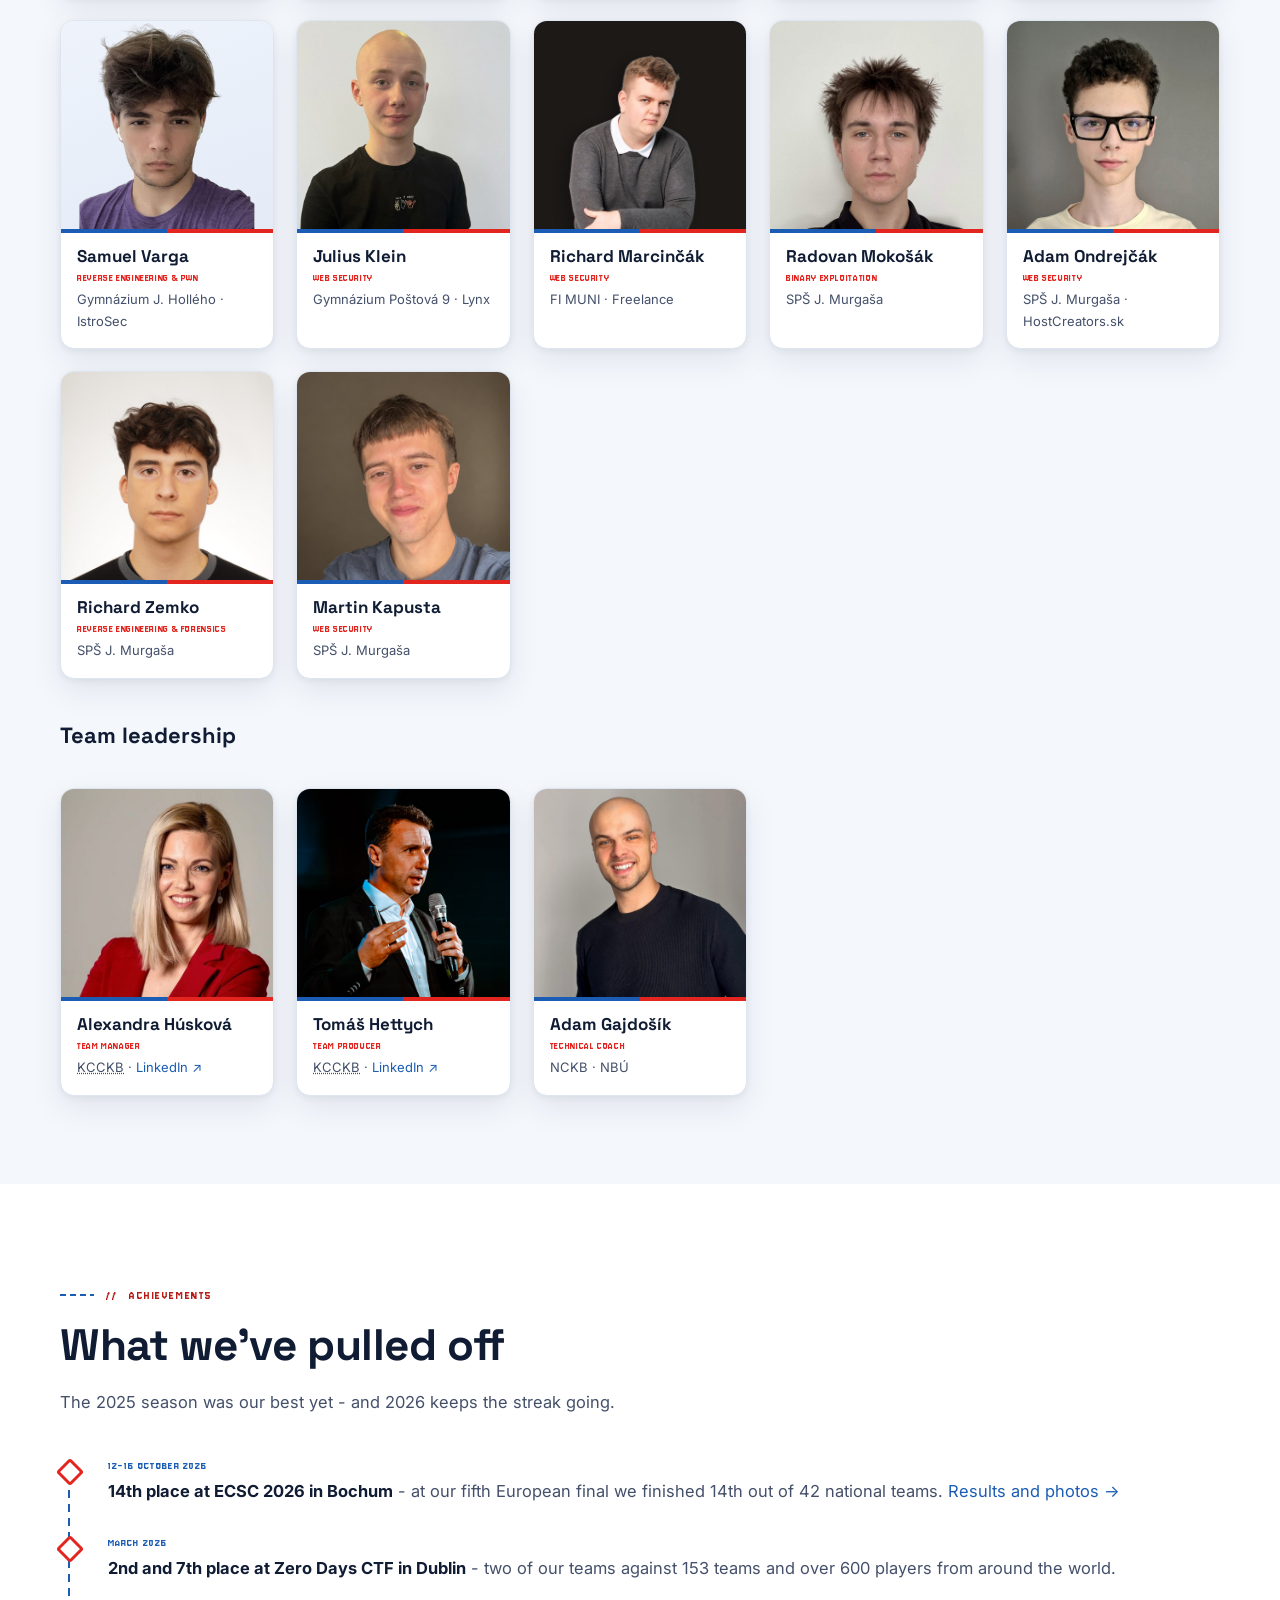
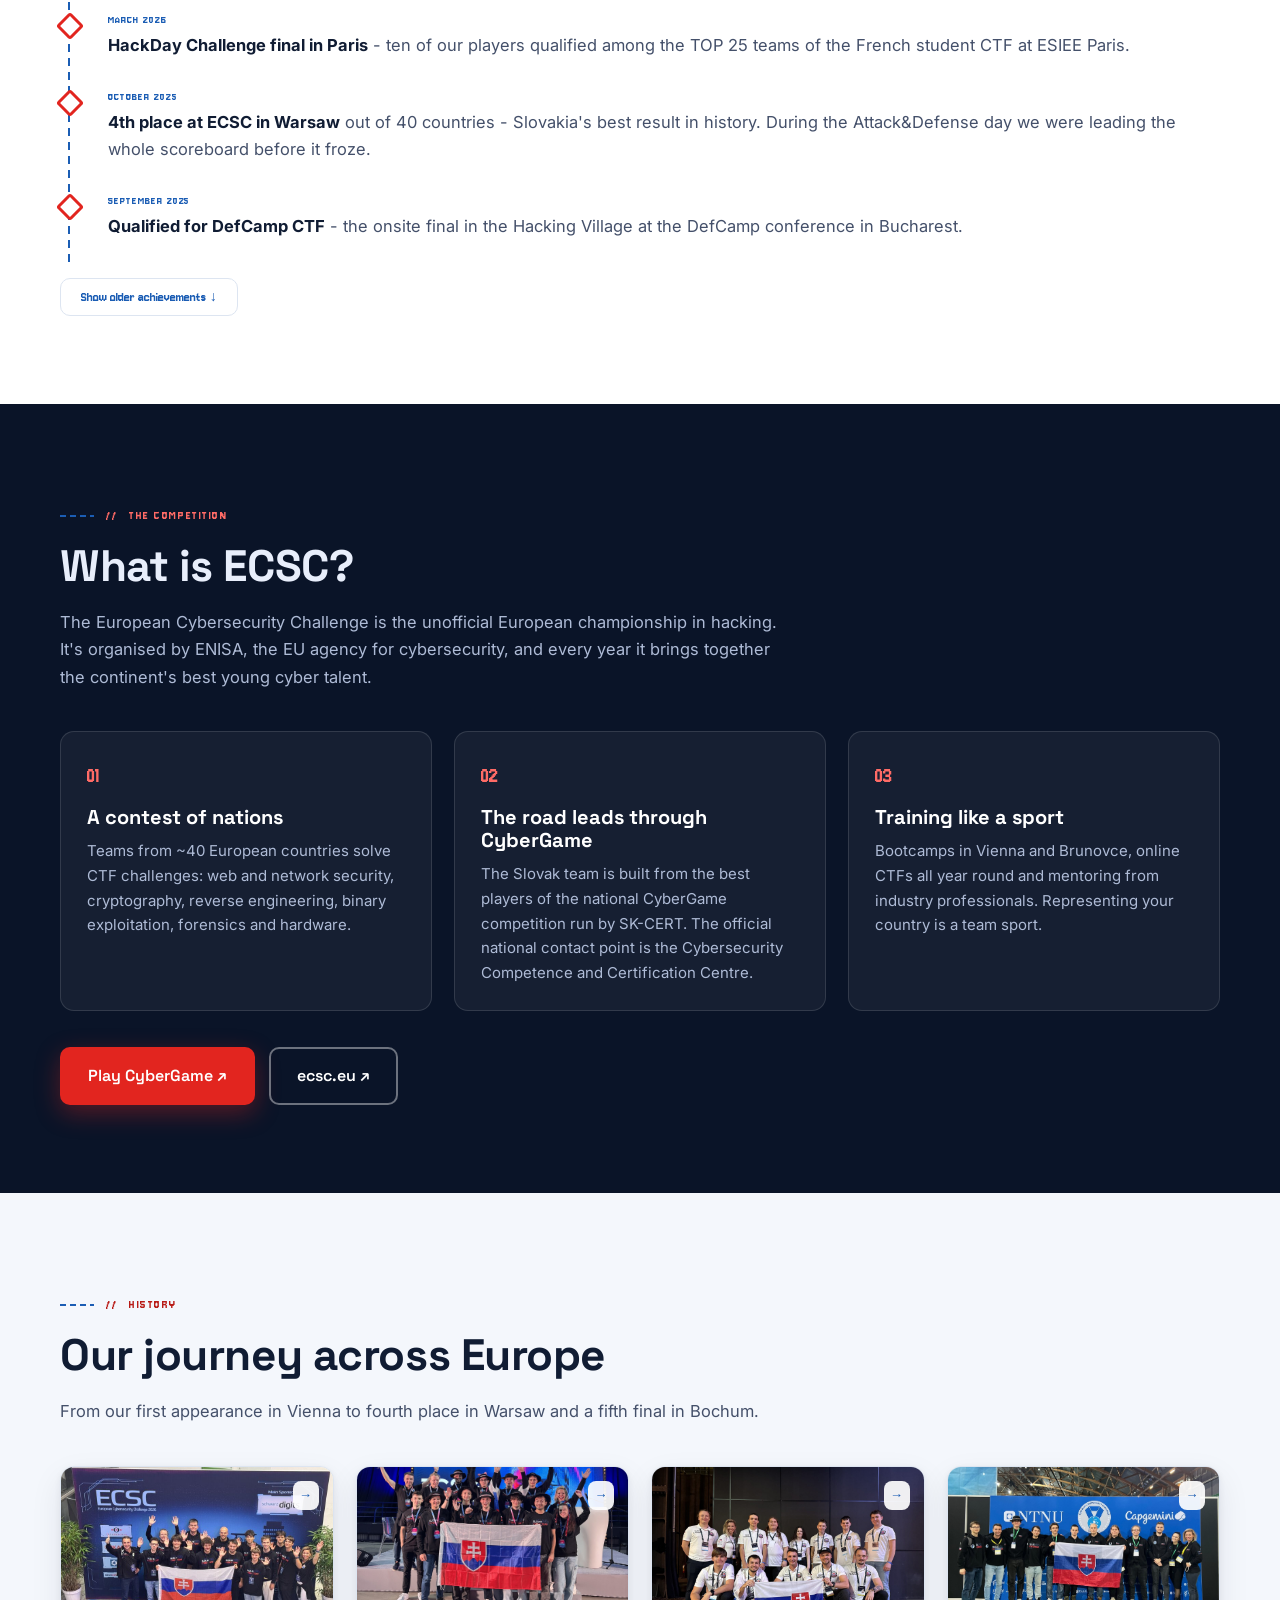
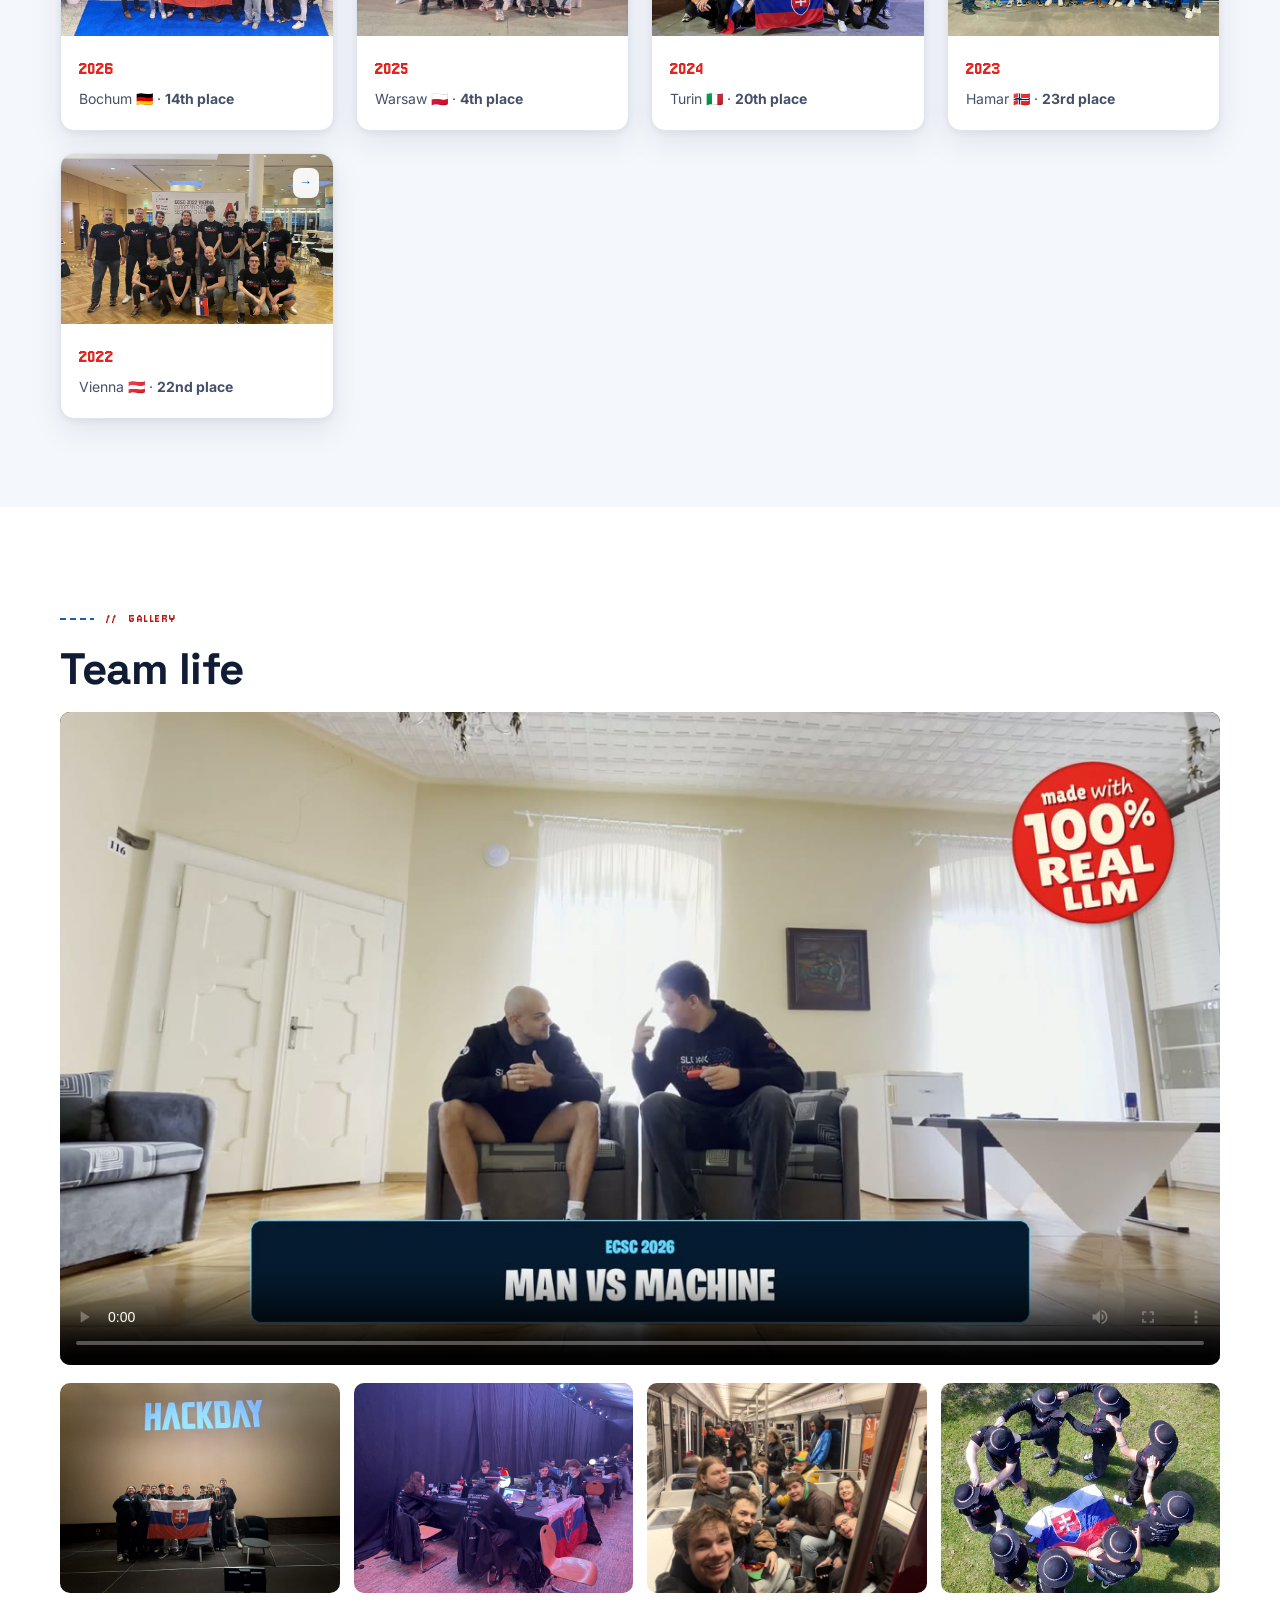
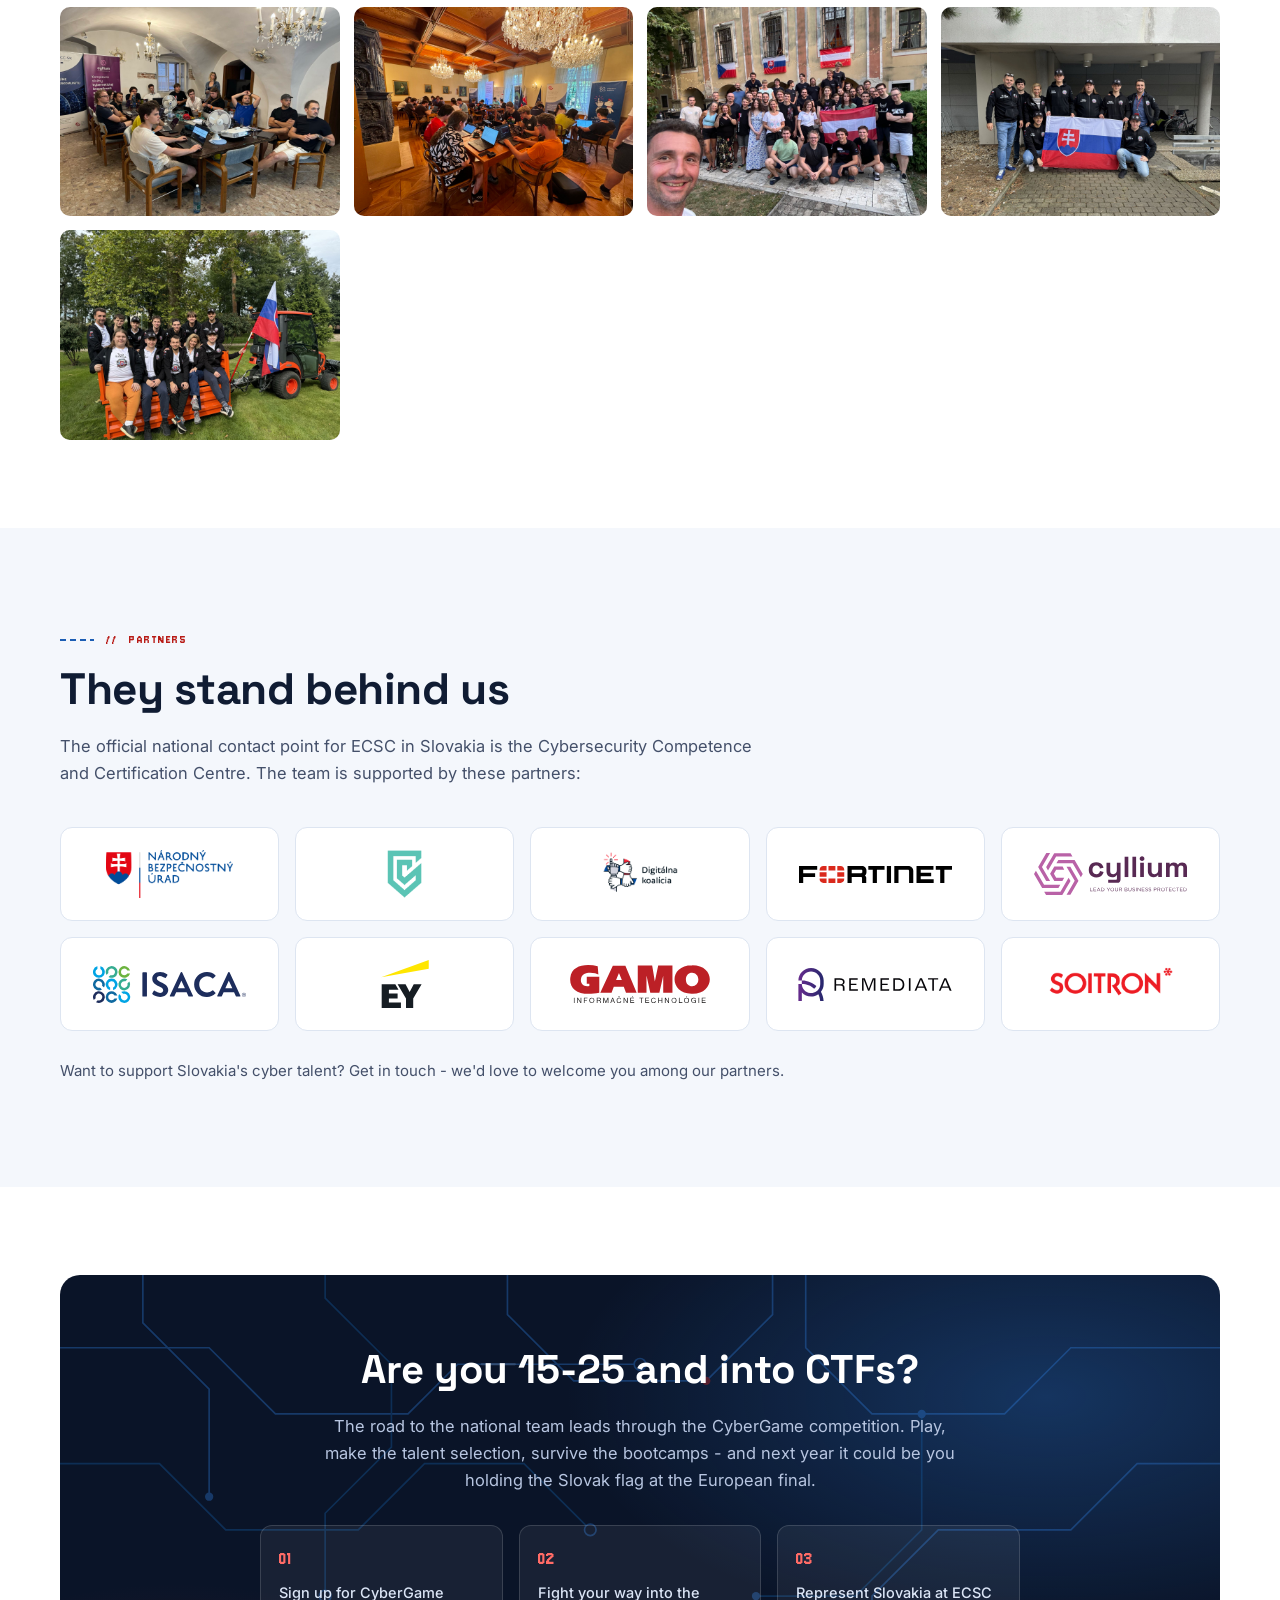
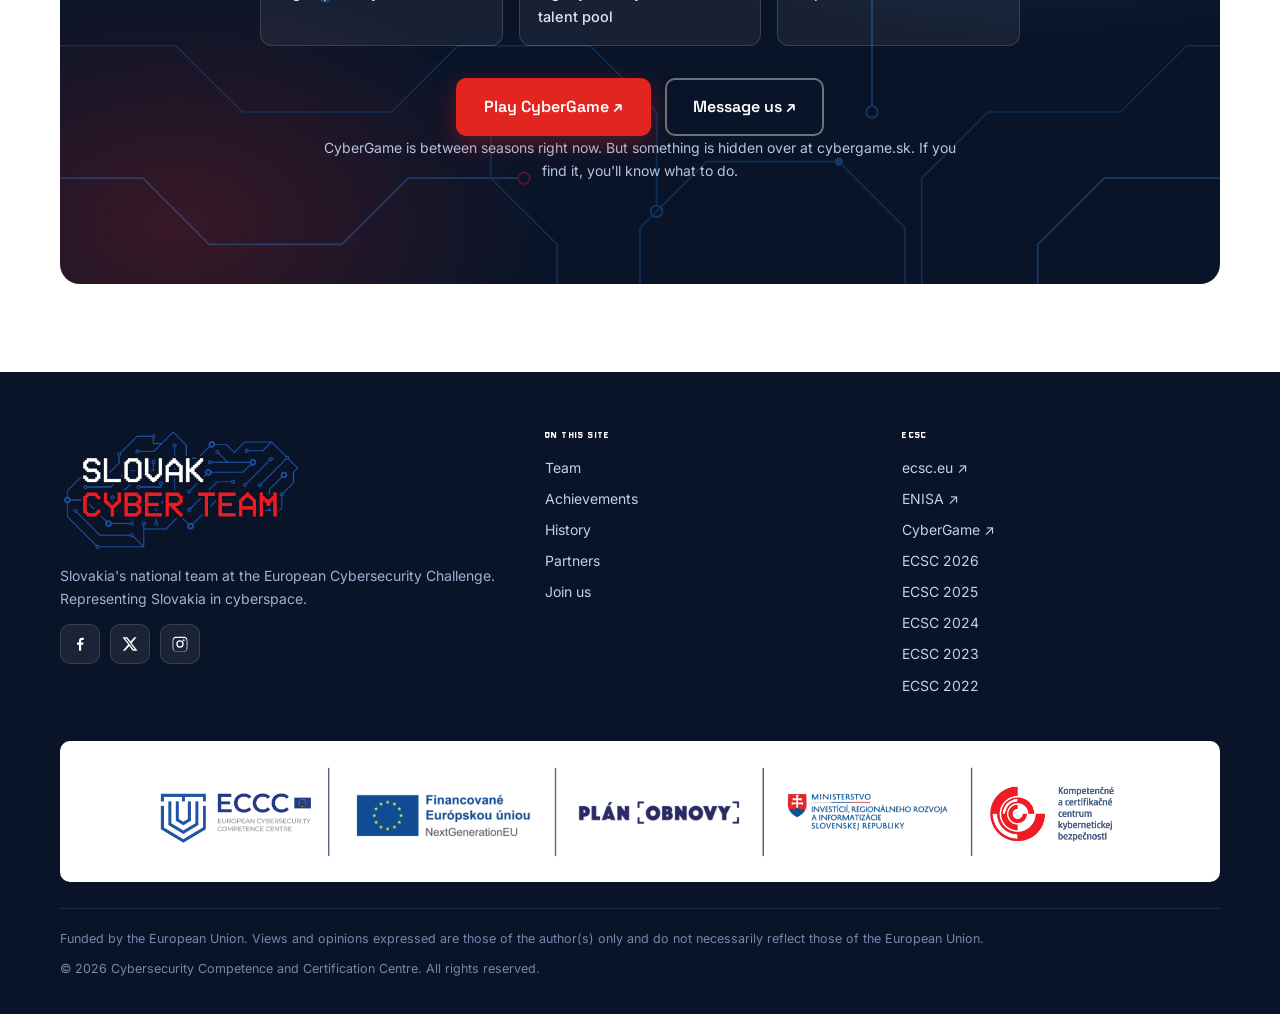
==== commit f1fb8784: "Show the ECSC 2026 result: 14th of 42 The ECSC 2026 page now reports the result instead of the prepa" ====
--- a/index.html
+++ b/index.html
@@ -91,18 +91,18 @@
     </div>
   </section>
 
-  <!-- ============ NEXT: ECSC 2026 ============ -->
+  <!-- ============ RESULT: ECSC 2026 ============ -->
   <section class="section" id="bochum">
     <div class="container">
       <div class="result-card reveal">
         <div class="result-card__img">
-          <img src="assets/img/ecsc2026_tim_vlajka.jpg" alt="Slovak Cyber Team so slovenskou vlajkou pred ECSC 2026 v Bochume" data-i18n-alt="alt.next" loading="lazy">
+          <img src="assets/img/ecsc2026_tim_bochum.jpg" alt="Slovak Cyber Team so slovenskou vlajkou na ECSC 2026 v Bochume" data-i18n-alt="alt.next" loading="lazy">
         </div>
         <div class="result-card__body">
           <p class="kicker">ECSC 2026 · <span data-i18n="next.kicker">Bochum, Nemecko · 12. - 16. októbra</span></p>
-          <h2 data-i18n="next.title">Pripravujeme sa na ECSC 2026 v Bochume</h2>
-          <p data-i18n="next.text">Piate európske finále Slovak Cyber Teamu. Nastupujeme ako štvrtý najlepší tím minulého ročníka: desať hráčov, dvaja coachi a dvaja manažéri. Zostava je uzavretá, mikiny sú pripravené a tím trénuje na tri súťažné dni v Bochume.</p>
-          <a class="btn btn--blue" href="ecsc-2026.html" data-i18n="next.cta">Zostava a príprava →</a>
+          <h2 data-i18n="next.title">14. miesto na ECSC 2026 v Bochume</h2>
+          <p data-i18n="next.text">Na piatom európskom finále obsadil Slovak Cyber Team 14. miesto spomedzi 42 národných tímov, v Jeopardy aj v Attack&amp;Defense časti. Súťaž vyhralo Švédsko pred Fínskom a Rakúskom.</p>
+          <a class="btn btn--blue" href="ecsc-2026.html" data-i18n="next.cta">Výsledky a fotky →</a>
         </div>
       </div>
     </div>
@@ -339,7 +339,7 @@
       <ul class="timeline">
         <li class="reveal">
           <time data-i18n="ach.00.date">12. - 16. október 2026</time>
-          <p data-i18n="ach.00.text"><b>Pripravujeme sa na ECSC 2026 v Bochume</b> - piate európske finále Slovak Cyber Teamu. Nastupujeme ako štvrtý najlepší tím minulého ročníka: desať hráčov, dvaja coachi a dvaja manažéri. <a href="ecsc-2026.html">Zostava a príprava →</a></p>
+          <p data-i18n="ach.00.text"><b>14. miesto na ECSC 2026 v Bochume</b> - na piatom európskom finále sme skončili 14. spomedzi 42 národných tímov. <a href="ecsc-2026.html">Výsledky a fotky →</a></p>
         </li>
         <li class="reveal">
           <time data-i18n="ach.0a.date">Marec 2026</time>
@@ -412,14 +412,14 @@
     <div class="container">
       <p class="kicker">// <span data-i18n="hist.kicker">história</span></p>
       <h2 class="section-title" data-i18n="hist.title">Naša cesta Európou</h2>
-      <p class="section-lead" data-i18n="hist.lead">Od prvej účasti vo Viedni po štvrté miesto vo Varšave. Ďalšia zastávka: Bochum.</p>
+      <p class="section-lead" data-i18n="hist.lead">Od prvej účasti vo Viedni po štvrté miesto vo Varšave a piate finále v Bochume.</p>
       <div class="years-grid">
         <a class="year-card reveal" href="ecsc-2026.html">
-          <div class="year-card__img"><img src="assets/img/ecsc2026_tim_vlajka.jpg" alt="Slovak Cyber Team so slovenskou vlajkou pred ECSC 2026 v Bochume" data-i18n-alt="alt.y2026" loading="lazy"></div>
+          <div class="year-card__img"><img src="assets/img/ecsc2026_tim_bochum.jpg" alt="Team Slovakia na ECSC 2026 v Bochume" data-i18n-alt="alt.y2026" loading="lazy"></div>
           <span class="year-card__arrow">→</span>
           <div class="year-card__body">
             <span class="year-card__year">2026</span>
-            <span class="year-card__meta" data-i18n="hist.2026">Bochum 🇩🇪 · <b>12. - 16. októbra</b></span>
+            <span class="year-card__meta" data-i18n="hist.2026">Bochum 🇩🇪 · <b>14. miesto</b></span>
           </div>
         </a>
         <a class="year-card reveal" href="ecsc-2025.html">
@@ -630,9 +630,9 @@
   "alt.deck4": "Group selfie of teams at the international bootcamp with Czech, Slovak and Austrian flags",
   "alt.deck5": "The team on an orange tractor trailer with the Slovak flag",
   "next.kicker": "Bochum, Germany · 12-16 October",
-  "next.title": "Getting ready for ECSC 2026 in Bochum",
-  "next.text": "Slovak Cyber Team's fifth European final. We arrive as the fourth-best team of last year: ten players, two coaches and two managers. The lineup is set, the hoodies are ready and the team is training for three competition days in Bochum.",
-  "next.cta": "Lineup and preparation →",
+  "next.title": "14th place at ECSC 2026 in Bochum",
+  "next.text": "At its fifth European final, Slovak Cyber Team took 14th place out of 42 national teams, in both the Jeopardy and the Attack&amp;Defense parts. Sweden won ahead of Finland and Austria.",
+  "next.cta": "Results and photos →",
   "result.kicker": "Warsaw, Poland",
   "result.title": "4th place out of 40 countries - our best result ever",
   "result.text": "At the European final in Warsaw the team spent two days tackling CTF challenges in cryptography, binary exploitation, reverse engineering and forensics. During the Attack&amp;Defense day we were even sitting in first place before the scoreboard froze.",
@@ -679,7 +679,7 @@
   "ach.title": "What we've pulled off",
   "ach.lead": "The 2025 season was our best yet - and 2026 keeps the streak going.",
   "ach.00.date": "12-16 October 2026",
-  "ach.00.text": "<b>Getting ready for ECSC 2026 in Bochum</b> - Slovak Cyber Team's fifth European final. We arrive as the fourth-best team of last year: ten players, two coaches and two managers. <a href=\"ecsc-2026.html\">Lineup and preparation →</a>",
+  "ach.00.text": "<b>14th place at ECSC 2026 in Bochum</b> - at our fifth European final we finished 14th out of 42 national teams. <a href=\"ecsc-2026.html\">Results and photos →</a>",
   "ach.0a.date": "March 2026",
   "ach.0a.text": "<b>2nd and 7th place at Zero Days CTF in Dublin</b> - two of our teams against 153 teams and over 600 players from around the world.",
   "ach.0b.date": "March 2026",
@@ -708,9 +708,9 @@
   "ecsc.cta1": "Play CyberGame ↗",
   "hist.kicker": "history",
   "hist.title": "Our journey across Europe",
-  "hist.lead": "From our first appearance in Vienna to fourth place in Warsaw. Next stop: Bochum.",
-  "alt.y2026": "Slovak Cyber Team with the Slovak flag ahead of ECSC 2026 in Bochum",
-  "hist.2026": "Bochum 🇩🇪 · <b>12-16 October</b>",
+  "hist.lead": "From our first appearance in Vienna to fourth place in Warsaw and a fifth final in Bochum.",
+  "alt.y2026": "Team Slovakia at ECSC 2026 in Bochum",
+  "hist.2026": "Bochum 🇩🇪 · <b>14th place</b>",
   "hist.2022": "Vienna 🇦🇹 · <b>22nd place</b>",
   "hist.2023": "Hamar 🇳🇴 · <b>23rd place</b>",
   "hist.2024": "Turin 🇮🇹 · <b>20th place</b>",
@@ -729,7 +729,7 @@
   "aria.prev": "Previous photo",
   "aria.next": "Next photo",
   "alt.heroPhoto": "Slovak Cyber Team with the Slovak flag at ECSC 2025 in Warsaw",
-  "alt.next": "Slovak Cyber Team with the Slovak flag before ECSC 2026 in Bochum",
+  "alt.next": "Slovak Cyber Team with the Slovak flag at ECSC 2026 in Bochum",
   "alt.result": "ECSC 2025 final scoreboard - Slovakia in 4th place",
   "alt.gal1": "The team forming a circle around the Slovak flag, drone shot",
   "alt.gal2": "Training bootcamp at the Brunovce manor - the team at their laptops",
